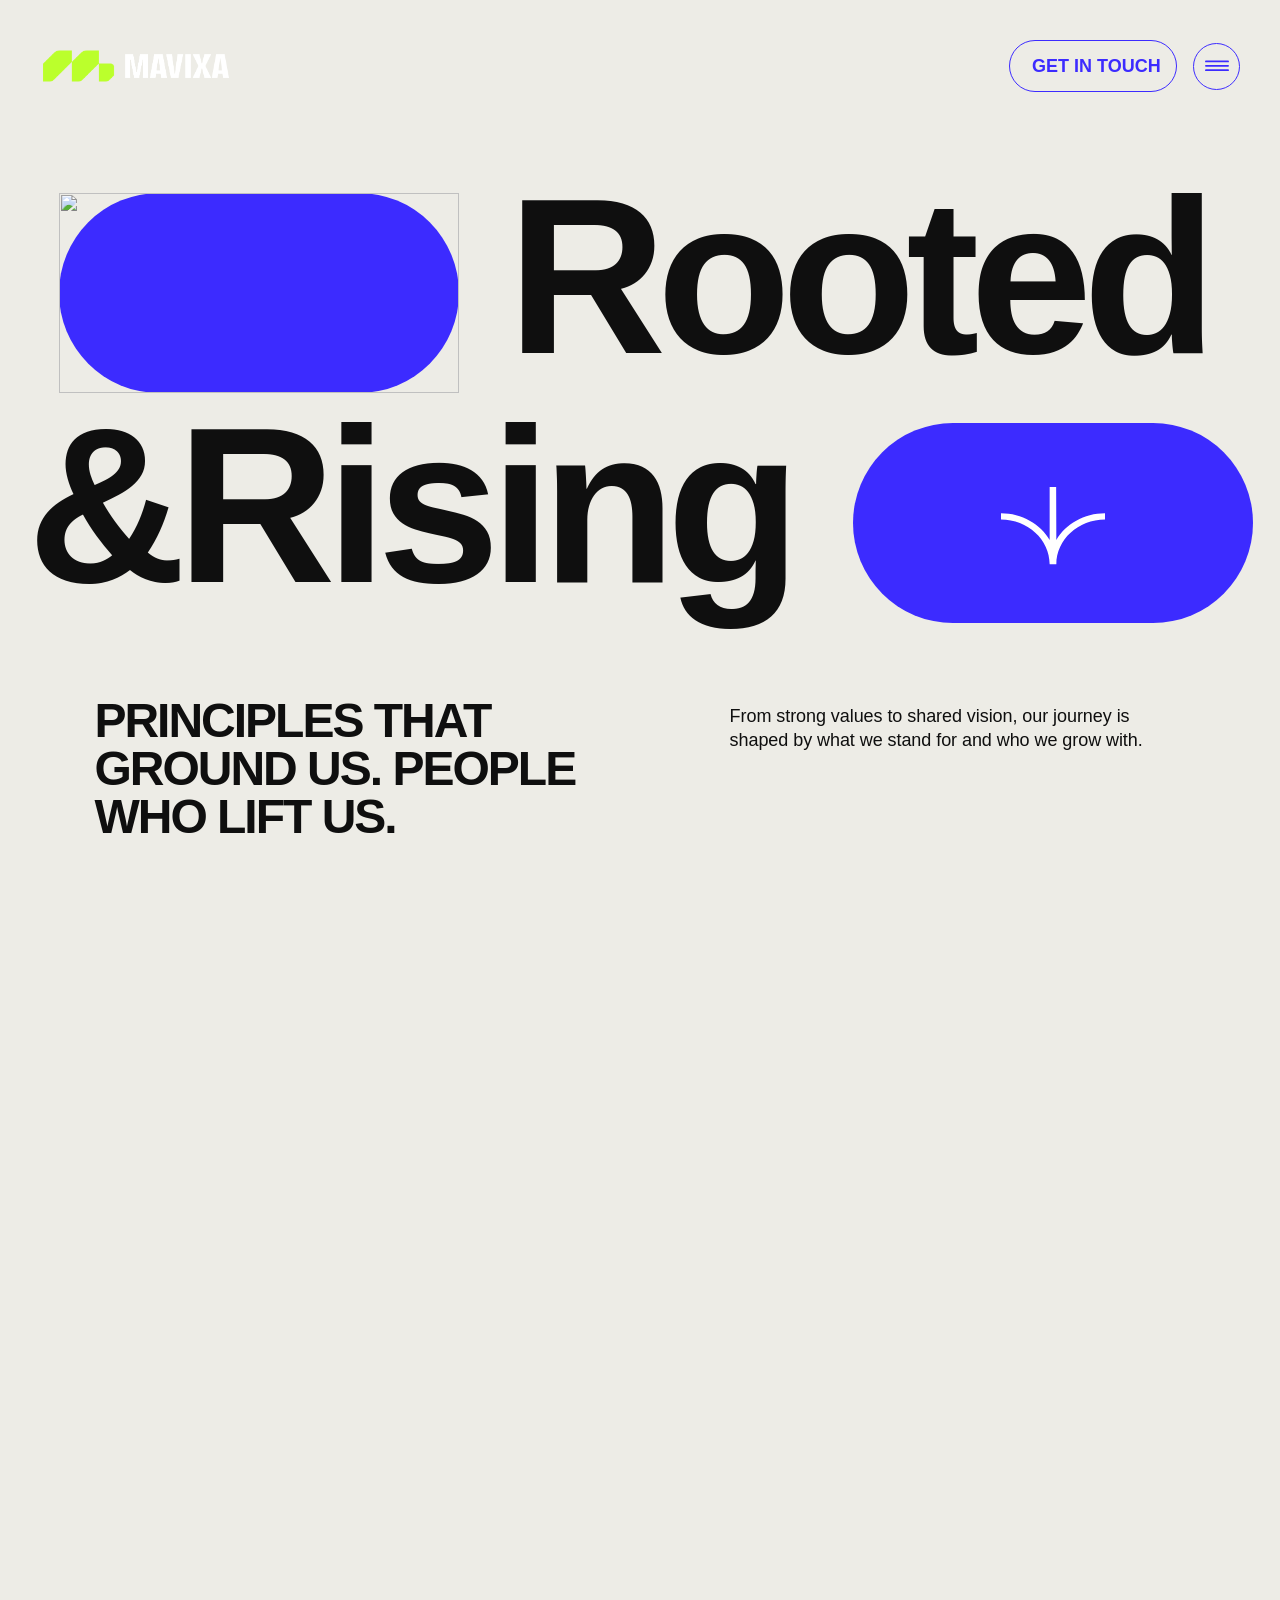
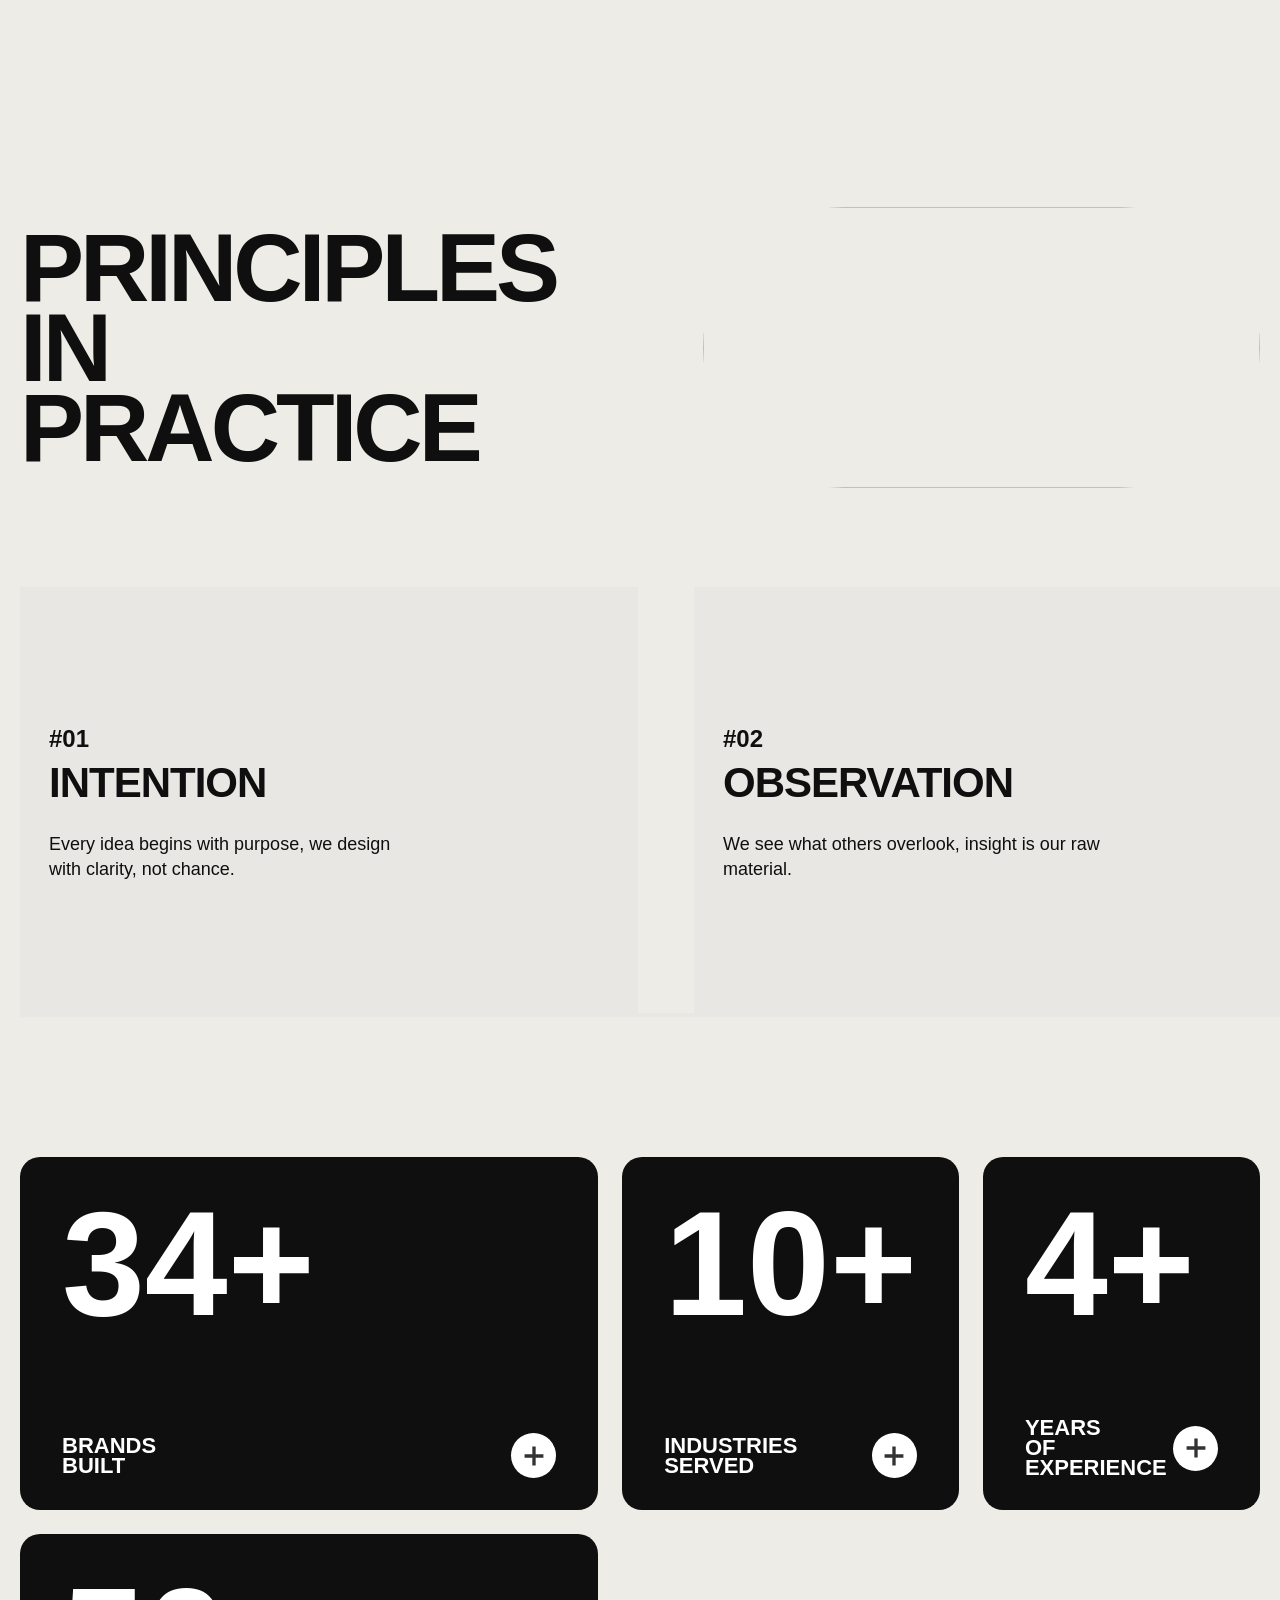
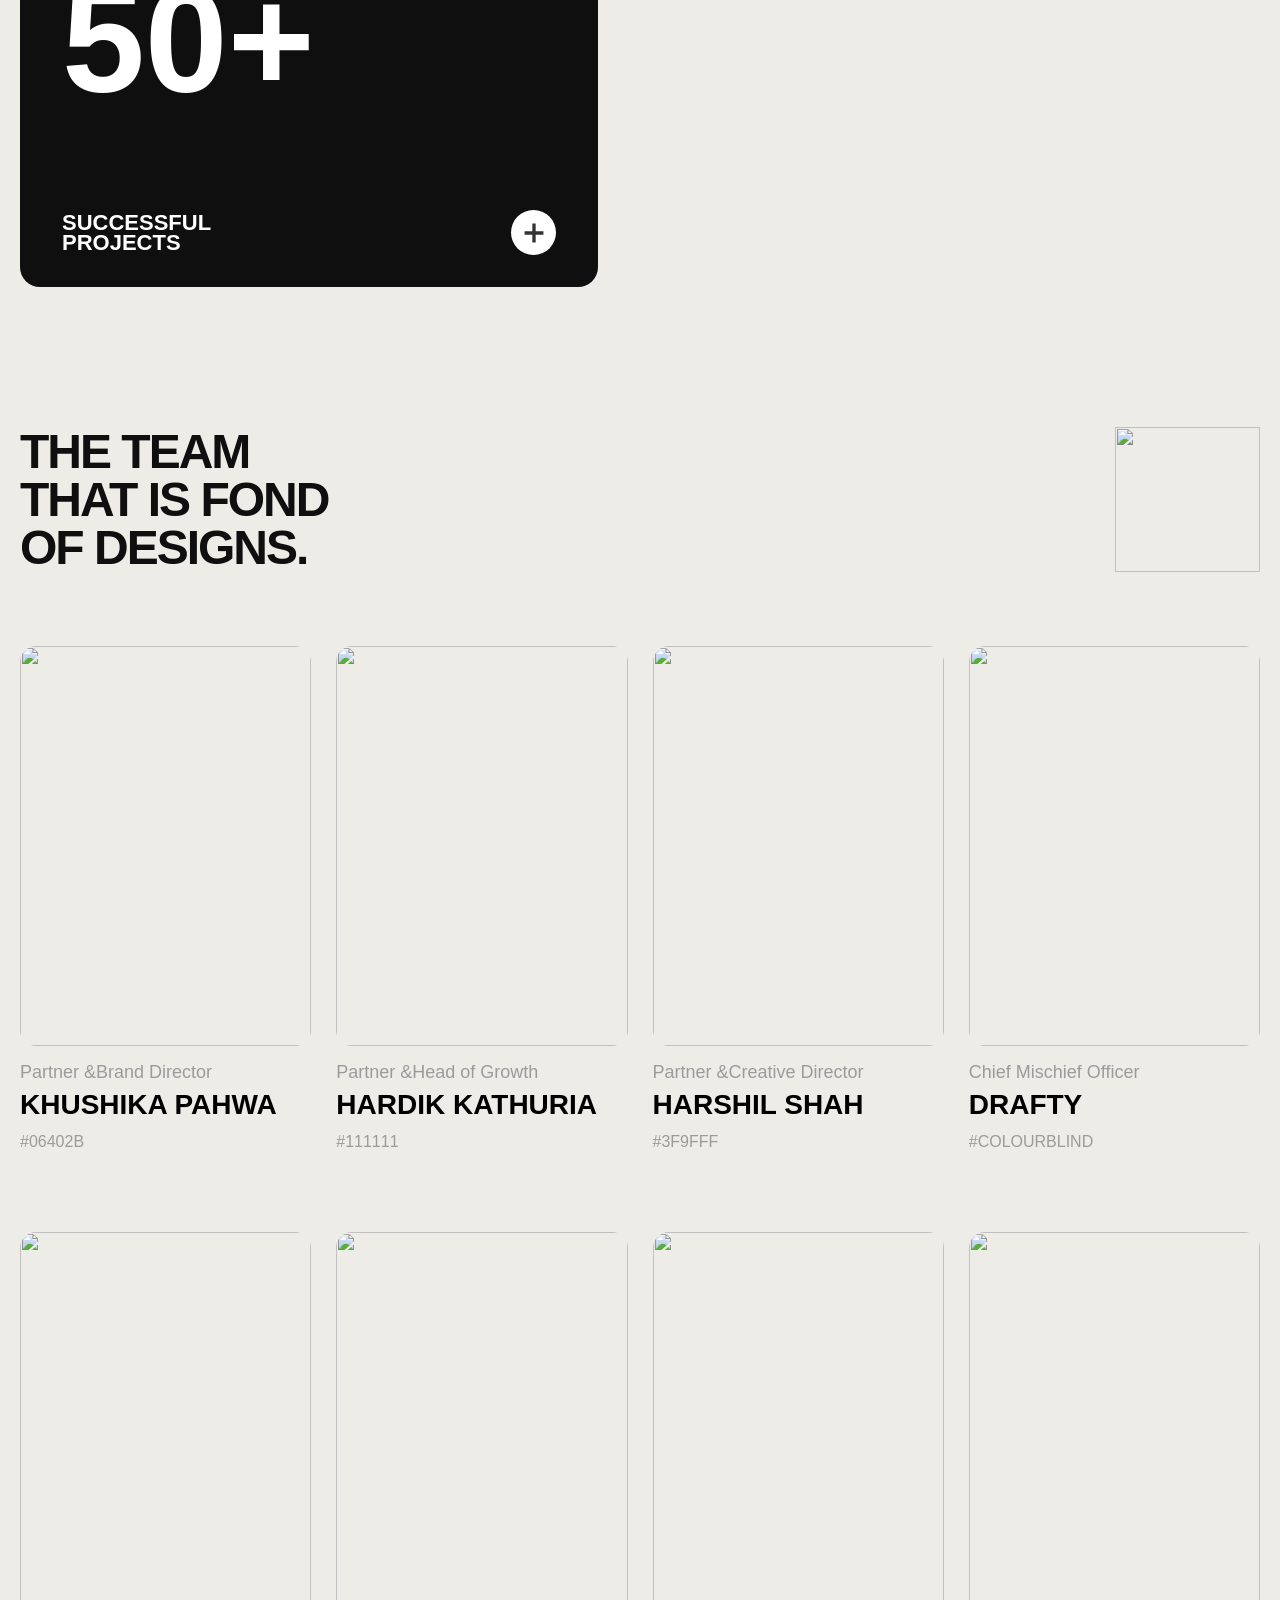
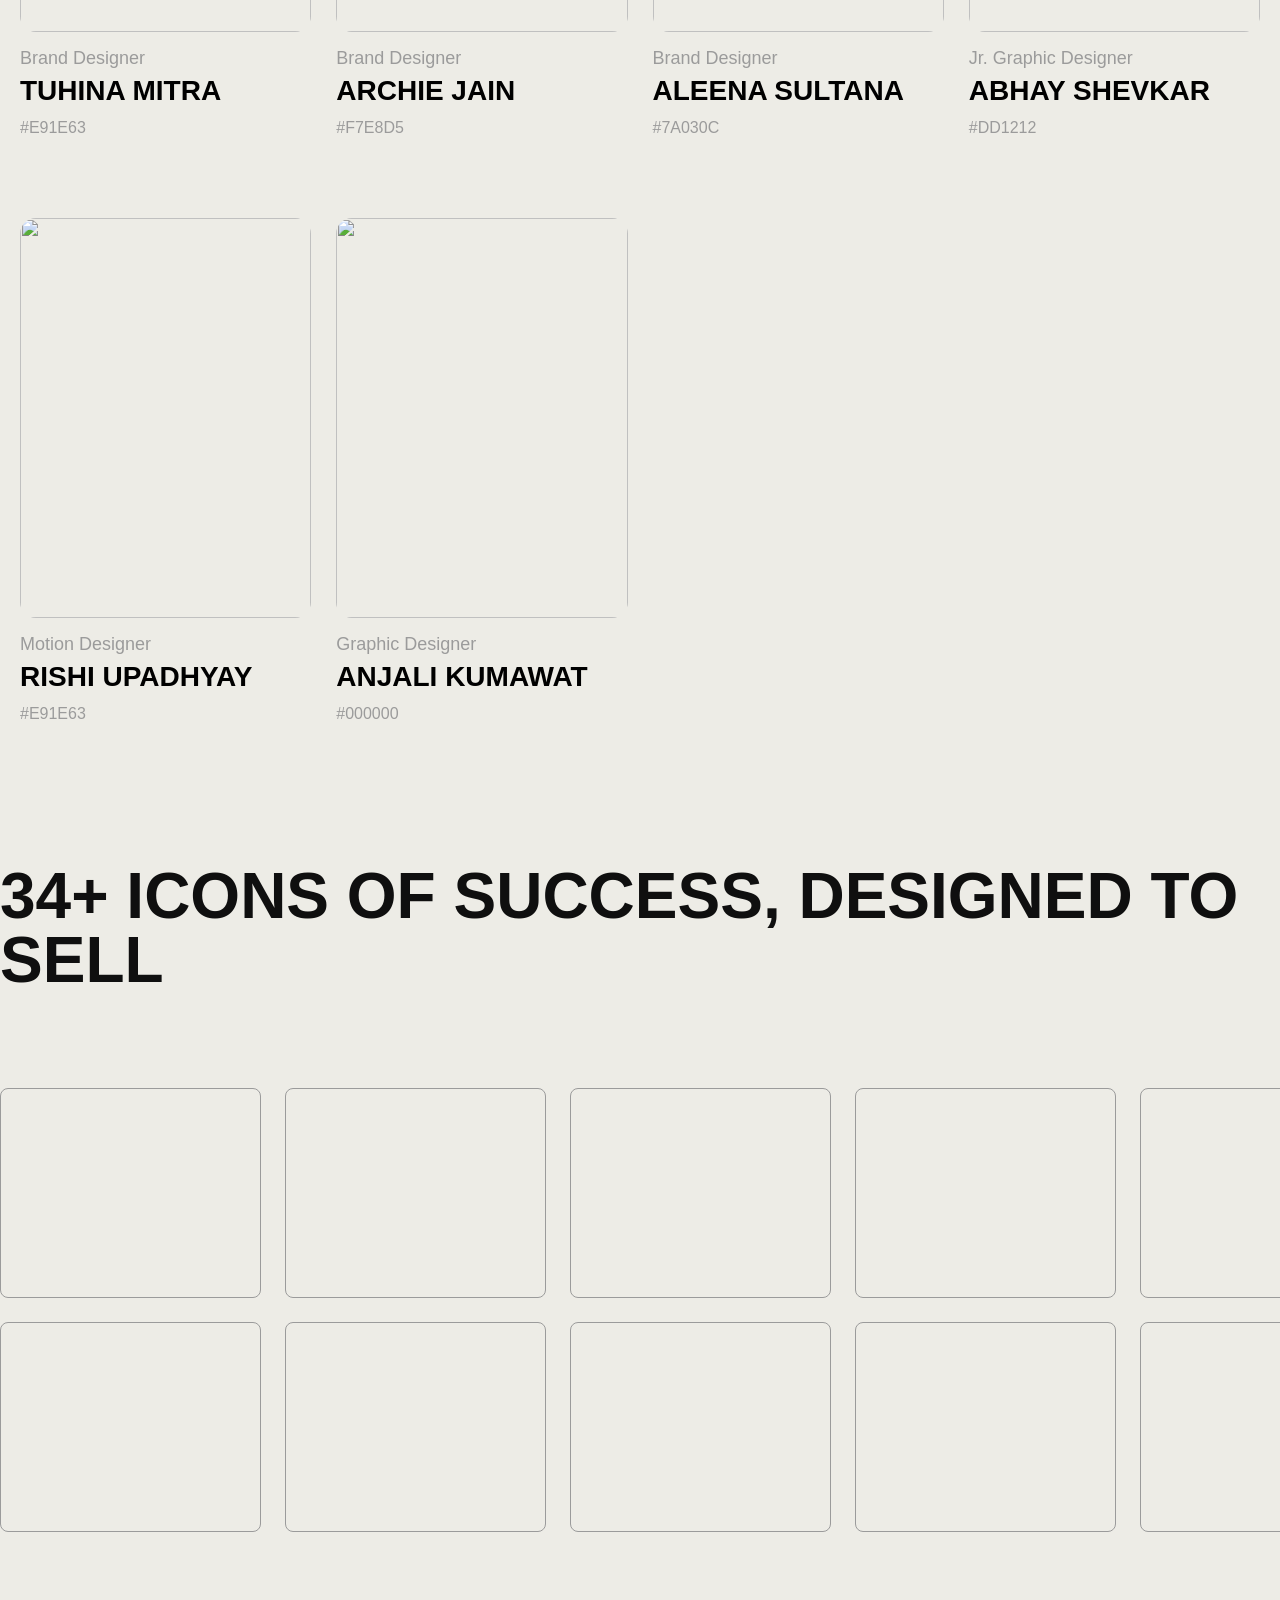
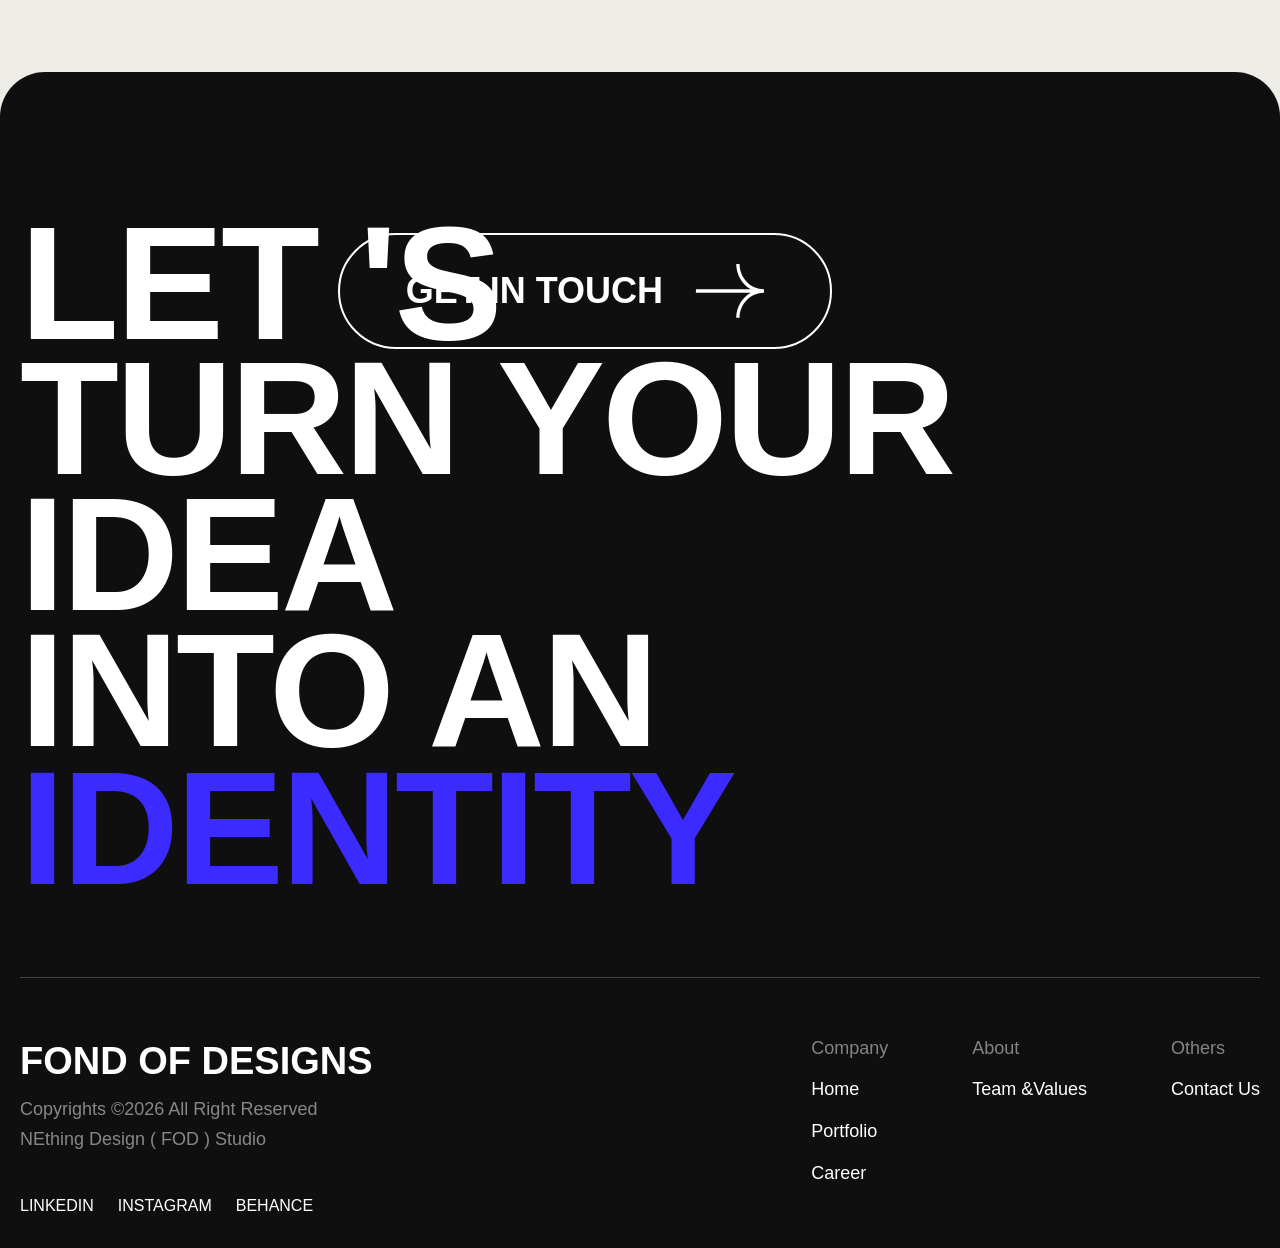
==== about-us.html @ 3668c731 "new commit" ====
<!DOCTYPE html>
<htmllang="en">

    <head>
        <meta charset="utf-8" />
        <title>Our Story — The Studio Behind Fond of Designs, Delhi NCR</title>
        <meta content="width=device-width, initial-scale=1" name="viewport" />
        <link href="https://fonts.googleapis.com" rel="preconnect" />
        <link href="https://fonts.gstatic.com" rel="preconnect" crossorigin="anonymous" />
        <script src="https://ajax.googleapis.com/ajax/libs/webfont/1.6.26/webfont.js" type="text/javascript"></script>
        <script type="text/javascript">
            WebFont.load({
                google: {
                    families: ["Antonio:300,400,500,600,700", "Big Shoulders:300,400,500,600,700", "Bricolage Grotesque:300,400,500,600,700", "Inter:300,400,500,600,700", "Manrope:300,400,500,600,700", "Poppins:300,400,500,600,700"]
                }
            });
        </script>
        <script src="https://use.typekit.net/ftv3aqv.js" type="text/javascript"></script>
        <script type="text/javascript">
            try {
                Typekit.load();
            } catch (e) { }
        </script>
        <script type="text/javascript">
            !function (o, c) {
                var n = c.documentElement
                    , t = " w-mod-";
                n.className += t + "js",
                    ("ontouchstart" in o || o.DocumentTouch && c instanceof DocumentTouch) && (n.className += t + "touch")
            }(window, document);
        </script>
        <link rel="stylesheet" href="index.css">
        <link rel="stylesheet" href="https://unpkg.com/lenis@1.1.9/dist/lenis.css">
        <style>
            .w-background-video {
                color: #fff;
                position: relative;
                overflow: hidden;
            }

            .w-background-video>video {
                object-fit: cover;
                z-index: 0;
                background-position: 50%;
                background-size: cover;
                width: 100%;
                height: 100%;
                margin: auto;
                position: absolute;
                top: -100%;
                bottom: -100%;
                left: -100%;
                right: -100%;
            }

            .right-arrow-button path {
                fill-opacity: 1 !important;
            }

            .right-arrow-button:hover path,
            .project-element:hover path {
                color: #3c2bff;
                fill-opacity: 1 !important;
            }

            body {
                overflow-x: hidden;
            }

            .primary-button::after {
                content: "";
                position: absolute;
                top: 0;
                left: 0;
                width: 100%;
                height: 100%;
                background: #3c2bff;
                clip-path: circle(0.0% at 0 50%);
                z-index: 0;
                transition: 0.5s ease-out;
            }

            .primary-button:hover::after {
                clip-path: circle(200% at 0 50%);
            }

            .primary-button.footer-cta-button::after,
            .primary-button.white-button:after {
                background: white;
            }

            .primary-button.header-button::after {
                background: #3C2BFF;
            }

            .footer-text .line,
            .work-heading {
                clip-path: polygon(0 0, 100% 0, 100% 100%, 0% 100%);
            }

            ::-webkit-scrollbar {
                display: none;
            }

            @media only screen and (max-width: 600px) {
                .w-background-video-ato.w-background-video>video {
                    position: relative;
                    left: 0;
                    width: 100%;
                    height: auto;
                }
            }
        </style>
    </head>

    <body>
        <div data-w-id="65515130-0566-c6d9-efa3-d3af218bfcc0" data-animation="default" data-collapse="none"
            data-duration="400" data-easing="ease" data-easing2="ease" role="banner" class="header w-nav">
            <div class="nav-container w-container">
                <a href="/" class="brand w-nav-brand">
                    <img src="./WS Green+White Transparent.png" loading="lazy" alt="" class="brand-logo" />
                </a>
                <nav role="navigation" class="nav-menu w-nav-menu">
                    <a href="./contact.html" class="primary-button header-button w-inline-block">
                        <div data-w-id="65515130-0566-c6d9-efa3-d3af218bfcc6" class="header-button-wrapper">
                            <div>Get In Touch</div>
                            <svg xmlns="http://www.w3.org/2000/svg" width="100%" viewBox="0 0 10 10" fill="none"
                                class="white-dot">
                                <circle cx="5" cy="5" r="5" fill="currentColor"></circle>
                            </svg>
                            <div>Get In Touch</div>
                            <svg xmlns="http://www.w3.org/2000/svg" width="100%" viewBox="0 0 10 10" fill="none"
                                class="white-dot">
                                <circle cx="5" cy="5" r="5" fill="currentColor"></circle>
                            </svg>
                        </div>
                    </a>
                    <div class="megamenu-button">
                        <div data-w-id="676aeca3-e515-e3ec-bd3e-f865c7ca0725" class="dropdown-toggle">
                            <svg xmlns="http://www.w3.org/2000/svg" width="100%" viewBox="0 0 27 13" fill="none"
                                class="hamburger-svg">
                                <path d="M1.02319 1.57031L25.9738 1.57031" stroke="currentColor" stroke-width="2"
                                    stroke-linecap="round"></path>
                                <path d="M1.02344 6.5L25.9741 6.5" stroke="currentColor" stroke-width="2"
                                    stroke-linecap="round"></path>
                                <path d="M1.02344 11.4375L25.9741 11.4375" stroke="currentColor" stroke-width="2"
                                    stroke-linecap="round"></path>
                            </svg>
                        </div>
                        <div class="mega-menu-wrapper">
                            <div class="mega-menu-nav-wrapper">
                                <div data-w-id="a706d900-9c98-4982-301d-b277aa82308f" class="close-menu-button">
                                    <svg xmlns="http://www.w3.org/2000/svg" width="100%" viewBox="0 0 15 15" fill="none"
                                        class="close-icon">
                                        <path
                                            d="M15.0004 0.961149L14.0392 0L7.50019 6.53885L0.960961 0L0 0.961149L6.53923 7.5L0 14.0389L0.960961 15L7.50019 8.46115L14.0392 15L15.0004 14.0389L8.46152 7.5L15.0004 0.961149Z"
                                            fill="currentColor"></path>
                                    </svg>
                                </div>
                                <div class="nav-links-wrapper">
                                    <a href="/" class="nav-link w-inline-block">
                                        <div>Home</div>
                                        <div class="nav-arrow">
                                            <div class="nav-icon-ticker">
                                                <svg xmlns="http://www.w3.org/2000/svg" width="100%" viewBox="0 0 39 31"
                                                    fill="none" class="menu-nav-svg">
                                                    <path
                                                        d="M25.0436 0.5H23.1257C23.1257 6.5527 26.4923 11.8291 31.4409 14.5356H0V16.4644H31.4409C26.4923 19.1709 23.1257 24.4473 23.1257 30.5H25.0436C25.0436 22.761 31.3044 16.4644 39 16.4644V14.5356C31.3044 14.5356 25.0436 8.23946 25.0436 0.5Z"
                                                        fill="currentColor"></path>
                                                </svg>
                                            </div>
                                        </div>
                                    </a>
                                    <a href="/about-us.html" aria-current="page" class="nav-link w-inline-block w--current">
                                        <div>About</div>
                                        <div class="nav-arrow">
                                            <div class="nav-icon-ticker">
                                                <svg xmlns="http://www.w3.org/2000/svg" width="100%" viewBox="0 0 39 31"
                                                    fill="none" class="menu-nav-svg">
                                                    <path
                                                        d="M25.0436 0.5H23.1257C23.1257 6.5527 26.4923 11.8291 31.4409 14.5356H0V16.4644H31.4409C26.4923 19.1709 23.1257 24.4473 23.1257 30.5H25.0436C25.0436 22.761 31.3044 16.4644 39 16.4644V14.5356C31.3044 14.5356 25.0436 8.23946 25.0436 0.5Z"
                                                        fill="currentColor"></path>
                                                </svg>
                                            </div>
                                        </div>
                                    </a>
                                    <a href="/projects" class="nav-link w-inline-block">
                                        <div>Portfolio</div>
                                        <div class="nav-arrow">
                                            <div class="nav-icon-ticker">
                                                <svg xmlns="http://www.w3.org/2000/svg" width="100%" viewBox="0 0 39 31"
                                                    fill="none" class="menu-nav-svg">
                                                    <path
                                                        d="M25.0436 0.5H23.1257C23.1257 6.5527 26.4923 11.8291 31.4409 14.5356H0V16.4644H31.4409C26.4923 19.1709 23.1257 24.4473 23.1257 30.5H25.0436C25.0436 22.761 31.3044 16.4644 39 16.4644V14.5356C31.3044 14.5356 25.0436 8.23946 25.0436 0.5Z"
                                                        fill="currentColor"></path>
                                                </svg>
                                            </div>
                                        </div>
                                    </a>
                                    <a href="./career.html" class="nav-link w-inline-block">
                                        <div>Career</div>
                                        <div class="nav-arrow">
                                            <div class="nav-icon-ticker">
                                                <svg xmlns="http://www.w3.org/2000/svg" width="100%" viewBox="0 0 39 31"
                                                    fill="none" class="menu-nav-svg">
                                                    <path
                                                        d="M25.0436 0.5H23.1257C23.1257 6.5527 26.4923 11.8291 31.4409 14.5356H0V16.4644H31.4409C26.4923 19.1709 23.1257 24.4473 23.1257 30.5H25.0436C25.0436 22.761 31.3044 16.4644 39 16.4644V14.5356C31.3044 14.5356 25.0436 8.23946 25.0436 0.5Z"
                                                        fill="currentColor"></path>
                                                </svg>
                                            </div>
                                        </div>
                                    </a>
                                    <a href="/contact-us" class="nav-link last-nav-link w-inline-block">
                                        <div>contact us</div>
                                        <div class="nav-arrow">
                                            <div class="nav-icon-ticker">
                                                <svg xmlns="http://www.w3.org/2000/svg" width="100%" viewBox="0 0 39 31"
                                                    fill="none" class="menu-nav-svg">
                                                    <path
                                                        d="M25.0436 0.5H23.1257C23.1257 6.5527 26.4923 11.8291 31.4409 14.5356H0V16.4644H31.4409C26.4923 19.1709 23.1257 24.4473 23.1257 30.5H25.0436C25.0436 22.761 31.3044 16.4644 39 16.4644V14.5356C31.3044 14.5356 25.0436 8.23946 25.0436 0.5Z"
                                                        fill="currentColor"></path>
                                                </svg>
                                            </div>
                                        </div>
                                    </a>
                                </div>
                                <div class="mega-menu-social-wrapper">
                                    <a href="https://www.linkedin.com/company/fond-of-designs/" target="_blank"
                                        class="social-menu w-inline-block">
                                        <div>Linkedin</div>
                                    </a>
                                    <a href="https://www.instagram.com/fondofdesigns" target="_blank"
                                        class="social-menu w-inline-block">
                                        <div>Instagram</div>
                                    </a>
                                    <a href="https://www.behance.net/khushikapahwa" target="_blank"
                                        class="social-menu w-inline-block">
                                        <div>Behance</div>
                                    </a>
                                </div>
                            </div>
                        </div>
                    </div>
                </nav>
                <div class="menu-button w-nav-button">
                    <img src="https://cdn.prod.website-files.com/66a9115885e96a3e9e2d5d52/66af29768a76943ae0b197ae_Menu%20Icon.svg"
                        loading="lazy" alt="" />
                </div>
            </div>
        </div>
        <section class="about-hero-section">
            <div class="w-layout-blockcontainer default-container about-hero-container w-container">
                <div class="default-hero-first-row about-hero-first-row">
                    <img src="https://cdn.prod.website-files.com/66a9115885e96a3e9e2d5d52/69ac8b33111d00e17e867d83_our%20story%20-%20Transparent%20(1).gif"
                        loading="lazy" alt="" class="hero-loop about-hero-loop about_absolute optpp" />
                    <h1 class="black-hero-heading heading-clip-path about-hero-heading">Rooted</h1>
                </div>
                <div class="default-hero-first-row about-hero-second-row">
                    <h1 class="black-hero-heading heading-clip-path about-hero-heading">&amp;Rising</h1>
                    <div data-w-id="8ff2be09-162c-1754-3af2-ff63fb1a5d50"
                        class="hero-arrow hero-video-block about-hero-arrow">
                        <div style="-webkit-transform:translate3d(0, -68px, 0) scale3d(1, 1, 1) rotateX(0) rotateY(0) rotateZ(0) skew(0, 0);-moz-transform:translate3d(0, -68px, 0) scale3d(1, 1, 1) rotateX(0) rotateY(0) rotateZ(0) skew(0, 0);-ms-transform:translate3d(0, -68px, 0) scale3d(1, 1, 1) rotateX(0) rotateY(0) rotateZ(0) skew(0, 0);transform:translate3d(0, -68px, 0) scale3d(1, 1, 1) rotateX(0) rotateY(0) rotateZ(0) skew(0, 0)"
                            class="arrow-wraper">
                            <svg xmlns="http://www.w3.org/2000/svg" width="100%" viewBox="0 0 108 81" fill="none"
                                class="hero-svg">
                                <path
                                    d="M108 33.647V27.2536C86.2103 27.2536 67.2154 38.476 57.472 54.9724L57.2691 0L50.528 0L50.528 54.9724C40.7846 38.476 21.7897 27.2536 0 27.2536V33.647C27.8605 33.647 50.528 54.5174 50.528 80.1705H57.472C57.472 54.5174 80.138 33.647 108 33.647Z"
                                    fill="currentColor"></path>
                            </svg>
                            <svg xmlns="http://www.w3.org/2000/svg" width="100%" viewBox="0 0 108 81" fill="none"
                                class="hero-svg">
                                <path
                                    d="M108 33.647V27.2536C86.2103 27.2536 67.2154 38.476 57.472 54.9724L57.2691 0L50.528 0L50.528 54.9724C40.7846 38.476 21.7897 27.2536 0 27.2536V33.647C27.8605 33.647 50.528 54.5174 50.528 80.1705H57.472C57.472 54.5174 80.138 33.647 108 33.647Z"
                                    fill="currentColor"></path>
                            </svg>
                        </div>
                    </div>
                </div>
                <div class="about-text-wrapper">
                    <h4 class="about-summary pip">PRINCIPLES THAT GROUND US. PEOPLE WHO LIFT US.</h4>
                    <p class="about-detail">From strong values to shared vision, our journey is shaped by what we stand
                        for and who we grow with.</p>
                </div>
                <img src="https://cdn.prod.website-files.com/66a9115885e96a3e9e2d5d52/6990db5cbbe6fdf4898609fb_Team%20Image%20-%201.webp"
                    loading="lazy" alt="" class="about-img" />
            </div>
        </section>
        <section class="values-section">
            <div class="w-layout-blockcontainer default-container values-container w-container">
                <h2 class="values-heading">PRINCIPLES IN PRACTICE</h2>
                <img src="https://cdn.prod.website-files.com/66a9115885e96a3e9e2d5d52/69ac8cb26498982a0551e3d2_principles.gif"
                    loading="lazy" alt="" class="values-team-img" />
                <div class="values-wrapper-copy only-phone">
                    <div class="value-block">
                        <div class="l-text black-text value-number">#01</div>
                        <h4 class="value-heading">INTENTION</h4>
                        <p class="value-paragraph is-one">Every idea begins with purpose, we design with clarity, not
                            chance.</p>
                    </div>
                    <div class="value-block">
                        <div class="l-text black-text value-number">#02</div>
                        <h4 class="value-heading">OBSERVATION</h4>
                        <p class="value-paragraph">We see what others overlook, insight is our raw material.</p>
                    </div>
                    <div class="value-block">
                        <div class="l-text black-text value-number">#03</div>
                        <h4 class="value-heading">CRAFT</h4>
                        <p class="value-paragraph">Details matter, we honour the process as much as the outcome.</p>
                    </div>
                    <div class="value-block">
                        <div class="l-text black-text value-number">#04</div>
                        <h4 class="value-heading">NARRATIVE</h4>
                        <p class="value-paragraph">Stories create meaning, we shape identities that people can speak.
                        </p>
                    </div>
                    <div class="value-block">
                        <div class="l-text black-text value-number">#05</div>
                        <h4 class="value-heading">EMPATHY</h4>
                        <p class="value-paragraph">We listen deeply human understanding drives every solution.</p>
                    </div>
                    <div class="value-block">
                        <div class="l-text black-text value-number">#06</div>
                        <h4 class="value-heading">INTUITION</h4>
                        <p class="value-paragraph">Beyond data and logic, we trust instinct to guide expression.</p>
                    </div>
                </div>
            </div>
            <div class="values-block">
                <div class="values-wrapper">
                    <div class="value-block">
                        <div class="l-text black-text value-number">#01</div>
                        <h4 class="value-heading">INTENTION</h4>
                        <p class="value-paragraph is-one">Every idea begins with purpose, we design with clarity, not
                            chance.</p>
                    </div>
                    <div class="value-block">
                        <div class="l-text black-text value-number">#02</div>
                        <h4 class="value-heading">OBSERVATION</h4>
                        <p class="value-paragraph">We see what others overlook, insight is our raw material.</p>
                    </div>
                    <div class="value-block">
                        <div class="l-text black-text value-number">#03</div>
                        <h4 class="value-heading">CRAFT</h4>
                        <p class="value-paragraph">Details matter, we honour the process as much as the outcome.</p>
                    </div>
                    <div class="value-block">
                        <div class="l-text black-text value-number">#04</div>
                        <h4 class="value-heading">NARRATIVE</h4>
                        <p class="value-paragraph">Stories create meaning, we shape identities that people can speak.
                        </p>
                    </div>
                    <div class="value-block">
                        <div class="l-text black-text value-number">#05</div>
                        <h4 class="value-heading">EMPATHY</h4>
                        <p class="value-paragraph">We listen deeply human understanding drives every solution.</p>
                    </div>
                    <div class="value-block">
                        <div class="l-text black-text value-number">#06</div>
                        <h4 class="value-heading">INTUITION</h4>
                        <p class="value-paragraph">Beyond data and logic, we trust instinct to guide expression.</p>
                    </div>
                </div>
                <div class="swiper-pagination values-pagination"></div>
            </div>
        </section>
        <section class="wrp">
            <div class="w-layout-blockcontainer default-container values-container w-container">
                <h2 class="values-heading">PRINCIPLES IN PRACTICE</h2>
                <img src="https://cdn.prod.website-files.com/66a9115885e96a3e9e2d5d52/69ac8cb26498982a0551e3d2_principles.gif"
                    loading="lazy" alt="" class="values-team-img" />
                <div class="values-wrapper-copy only-phone">
                    <div class="value-block">
                        <div class="l-text black-text value-number">#01</div>
                        <h4 class="value-heading">INTENTION</h4>
                        <p class="value-paragraph is-one">Every idea begins with purpose, we design with clarity, not
                            chance.</p>
                    </div>
                    <div class="value-block">
                        <div class="l-text black-text value-number">#02</div>
                        <h4 class="value-heading">OBSERVATION</h4>
                        <p class="value-paragraph">We see what others overlook, insight is our raw material.</p>
                    </div>
                    <div class="value-block">
                        <div class="l-text black-text value-number">#03</div>
                        <h4 class="value-heading">CRAFT</h4>
                        <p class="value-paragraph">Details matter, we honour the process as much as the outcome.</p>
                    </div>
                    <div class="value-block">
                        <div class="l-text black-text value-number">#04</div>
                        <h4 class="value-heading">NARRATIVE</h4>
                        <p class="value-paragraph">Stories create meaning, we shape identities that people can speak.
                        </p>
                    </div>
                    <div class="value-block">
                        <div class="l-text black-text value-number">#05</div>
                        <h4 class="value-heading">EMPATHY</h4>
                        <p class="value-paragraph">We listen deeply human understanding drives every solution.</p>
                    </div>
                    <div class="value-block">
                        <div class="l-text black-text value-number">#06</div>
                        <h4 class="value-heading">INTUITION</h4>
                        <p class="value-paragraph">Beyond data and logic, we trust instinct to guide expression.</p>
                    </div>
                </div>
            </div>
        </section>
        <section class="milestone-section">
            <div class="w-layout-blockcontainer default-container milestone-container w-container">
                <div class="milestone-grid">
                    <div id="w-node-aea30423-8766-cc4e-9492-4fb5f326951b-f27e60e1"
                        class="milestone-block black-milestone">
                        <h2 class="white-text">
                            <span class="milestone-number">34+</span>
                        </h2>
                        <div class="milestone-text-wrapper">
                            <div class="milestone-text">Brands Built</div>
                            <div class="plus-icon-div">
                                <svg xmlns="http://www.w3.org/2000/svg" width="100%" viewBox="0 0 21 21" fill="none"
                                    class="plus-icon">
                                    <path
                                        d="M8.75255 0.597656V8.7506H0.599609V12.2447H8.75255V20.3977H12.2467V12.2447H20.3996V8.7506H12.2467V0.597656H8.75255Z"
                                        fill="currentColor"></path>
                                </svg>
                            </div>
                        </div>
                    </div>
                    <div id="w-node-_2527a6ed-8d3e-a3bd-bc74-7c13e346f88b-f27e60e1"
                        class="milestone-block black-milestone">
                        <h2 class="white-text milestone-number">10+</h2>
                        <div class="milestone-text-wrapper">
                            <div class="milestone-text">Industries Served</div>
                            <div class="plus-icon-div">
                                <svg xmlns="http://www.w3.org/2000/svg" width="100%" viewBox="0 0 21 21" fill="none"
                                    class="plus-icon">
                                    <path
                                        d="M8.75255 0.597656V8.7506H0.599609V12.2447H8.75255V20.3977H12.2467V12.2447H20.3996V8.7506H12.2467V0.597656H8.75255Z"
                                        fill="currentColor"></path>
                                </svg>
                            </div>
                        </div>
                    </div>
                    <div id="w-node-a198f822-75ef-fb30-32d4-bd7b27713269-f27e60e1"
                        class="milestone-block black-milestone">
                        <h2 class="white-text milestone-number">4+</h2>
                        <div class="milestone-text-wrapper">
                            <div class="milestone-text">Years of Experience</div>
                            <div class="plus-icon-div">
                                <svg xmlns="http://www.w3.org/2000/svg" width="100%" viewBox="0 0 21 21" fill="none"
                                    class="plus-icon">
                                    <path
                                        d="M8.75255 0.597656V8.7506H0.599609V12.2447H8.75255V20.3977H12.2467V12.2447H20.3996V8.7506H12.2467V0.597656H8.75255Z"
                                        fill="currentColor"></path>
                                </svg>
                            </div>
                        </div>
                    </div>
                    <div id="w-node-b10209bf-af40-595a-21dc-46341cdb5739-f27e60e1"
                        class="milestone-block black-milestone">
                        <h2 class="white-text milestone-number">50+</h2>
                        <div class="milestone-text-wrapper">
                            <div class="milestone-text">Successful Projects</div>
                            <div class="plus-icon-div">
                                <svg xmlns="http://www.w3.org/2000/svg" width="100%" viewBox="0 0 21 21" fill="none"
                                    class="plus-icon">
                                    <path
                                        d="M8.75255 0.597656V8.7506H0.599609V12.2447H8.75255V20.3977H12.2467V12.2447H20.3996V8.7506H12.2467V0.597656H8.75255Z"
                                        fill="currentColor"></path>
                                </svg>
                            </div>
                        </div>
                    </div>
                    <div id="w-node-_4fd2a7ab-7fe4-fa34-675c-60b03b755e96-f27e60e1"
                        class="milestone-block bg-img-milestone"></div>
                </div>
            </div>
        </section>
        <section class="team-section">
            <div class="w-layout-blockcontainer default-container w-container">
                <div class="team-heading-wrapper">
                    <h3 class="team-heading">THE TEAM THAT IS FOND OF DESIGNS.</h3>
                    <a href="#" class="w-inline-block">
                        <img class="image-2"
                            src="https://cdn.prod.website-files.com/66a9115885e96a3e9e2d5d52/66d431838e171163d1779d59_Rotate%20Arrow%20(2)%203.png"
                            alt=""
                            style="-webkit-transform:translate3d(0, 0, 0) scale3d(1, 1, 1) rotateX(0) rotateY(0) rotateZ(0deg) skew(0, 0);-moz-transform:translate3d(0, 0, 0) scale3d(1, 1, 1) rotateX(0) rotateY(0) rotateZ(0deg) skew(0, 0);-ms-transform:translate3d(0, 0, 0) scale3d(1, 1, 1) rotateX(0) rotateY(0) rotateZ(0deg) skew(0, 0);transform:translate3d(0, 0, 0) scale3d(1, 1, 1) rotateX(0) rotateY(0) rotateZ(0deg) skew(0, 0)"
                            sizes="(max-width: 767px) 100vw, (max-width: 991px) 728px, 940px, 100vw"
                            data-w-id="91b8d84f-1f85-b7ee-84a4-b2046ca83da6" loading="lazy"
                            srcset="https://cdn.prod.website-files.com/66a9115885e96a3e9e2d5d52/66d431838e171163d1779d59_Rotate%20Arrow%20(2)%203-p-500.png 500w, https://cdn.prod.website-files.com/66a9115885e96a3e9e2d5d52/66d431838e171163d1779d59_Rotate%20Arrow%20(2)%203-p-800.png 800w, https://cdn.prod.website-files.com/66a9115885e96a3e9e2d5d52/66d431838e171163d1779d59_Rotate%20Arrow%20(2)%203.png 1036w" />
                    </a>
                </div>
                <div class="collection-list-wrapper-2 w-dyn-list">
                    <div role="list" class="team-wrapper w-dyn-items">
                        <div role="listitem" class="team-card w-dyn-item">
                            <img src="https://cdn.prod.website-files.com/66b75ab7ae40a0a4ef558302/69bda8ac4e9f0e1e14a35611_khushika.webp"
                                loading="lazy" alt="" class="team-img" />
                            <div class="team-designation">Partner &amp;Brand Director</div>
                            <div class="team-name">Khushika Pahwa</div>
                            <div class="team_hex_color">#06402B</div>
                        </div>
                        <div role="listitem" class="team-card w-dyn-item">
                            <img src="https://cdn.prod.website-files.com/66b75ab7ae40a0a4ef558302/69ceec94882bad9119eb2b7e_hardik.webp"
                                loading="lazy" alt="" class="team-img" />
                            <div class="team-designation">Partner &amp;Head of Growth</div>
                            <div class="team-name">Hardik Kathuria</div>
                            <div class="team_hex_color">#111111</div>
                        </div>
                        <div role="listitem" class="team-card w-dyn-item">
                            <img src="https://cdn.prod.website-files.com/66b75ab7ae40a0a4ef558302/69ceecc5ed67fe8ea1b525c6_Harshil.webp"
                                loading="lazy" alt="" class="team-img" />
                            <div class="team-designation">Partner &amp;Creative Director</div>
                            <div class="team-name">Harshil Shah</div>
                            <div class="team_hex_color">#3f9fff</div>
                        </div>
                        <div role="listitem" class="team-card w-dyn-item">
                            <img src="https://cdn.prod.website-files.com/66b75ab7ae40a0a4ef558302/69c1401163716298441f2869_drafty.webp"
                                loading="lazy" alt="" class="team-img" />
                            <div class="team-designation">Chief Mischief Officer</div>
                            <div class="team-name">Drafty </div>
                            <div class="team_hex_color">#colourblind</div>
                        </div>
                        <div role="listitem" class="team-card w-dyn-item">
                            <img src="https://cdn.prod.website-files.com/66b75ab7ae40a0a4ef558302/69ceecb4b7857c8cc98fcf49_Tuhina.webp"
                                loading="lazy" alt="" class="team-img" />
                            <div class="team-designation">Brand Designer</div>
                            <div class="team-name">Tuhina Mitra</div>
                            <div class="team_hex_color">#e91e63</div>
                        </div>
                        <div role="listitem" class="team-card w-dyn-item">
                            <img src="https://cdn.prod.website-files.com/66b75ab7ae40a0a4ef558302/69ceecab137f73389de6049b_Archie.webp"
                                loading="lazy" alt="" class="team-img" />
                            <div class="team-designation">Brand Designer</div>
                            <div class="team-name">Archie Jain</div>
                            <div class="team_hex_color">#F7E8D5</div>
                        </div>
                        <div role="listitem" class="team-card w-dyn-item">
                            <img src="https://cdn.prod.website-files.com/66b75ab7ae40a0a4ef558302/69ceec9b7210da377affa175_Aleena.webp"
                                loading="lazy" alt="" class="team-img" />
                            <div class="team-designation">Brand Designer</div>
                            <div class="team-name">Aleena Sultana</div>
                            <div class="team_hex_color">#7A030C</div>
                        </div>
                        <div role="listitem" class="team-card w-dyn-item">
                            <img src="https://cdn.prod.website-files.com/66b75ab7ae40a0a4ef558302/69ceecbeeec0b215ff41f483_Abhay.webp"
                                loading="lazy" alt="" class="team-img" />
                            <div class="team-designation">Jr. Graphic Designer</div>
                            <div class="team-name">Abhay Shevkar</div>
                            <div class="team_hex_color">#DD1212</div>
                        </div>
                        <div role="listitem" class="team-card w-dyn-item">
                            <img src="https://cdn.prod.website-files.com/66b75ab7ae40a0a4ef558302/69ceec854748c4c5f91c39ae_Rishi.webp"
                                loading="lazy" alt="" class="team-img" />
                            <div class="team-designation">Motion Designer</div>
                            <div class="team-name">Rishi Upadhyay</div>
                            <div class="team_hex_color">#E91E63</div>
                        </div>
                        <div role="listitem" class="team-card w-dyn-item">
                            <img src="https://cdn.prod.website-files.com/66b75ab7ae40a0a4ef558302/69c140042f415319a643284b_Anjali.webp"
                                loading="lazy" alt="" class="team-img" />
                            <div class="team-designation">Graphic Designer</div>
                            <div class="team-name">Anjali Kumawat</div>
                            <div class="team_hex_color">#000000</div>
                        </div>
                    </div>
                </div>
            </div>
        </section>
        <section class="brands-section">
            <div class="w-layout-blockcontainer brands-container w-container">
                <h3 class="partners_heading">34+ Icons of Success, Designed to Sell</h3>
                <div class="brands-block">
                    <div class="brands-scroller">
                        <div class="brands-wrapper is-reverse-wrapper">
                            <div class="brands-list-block is-reverse">
                                <div class="brand-rect">
                                    <div class="brand_image_block">
                                        <img src="https://cdn.prod.website-files.com/66a9115885e96a3e9e2d5d52/6990e14ad471855d7b264474_Uyu.svg"
                                            loading="lazy" alt="" class="brand-logo-icon" />
                                    </div>
                                </div>
                                <div class="brand-rect">
                                    <div class="brand_image_block">
                                        <img src="https://cdn.prod.website-files.com/66a9115885e96a3e9e2d5d52/69c27f7ff965dbf128c3fd0d_ajmal.png"
                                            loading="lazy" alt="" class="brand-logo-icon ajmal" />
                                    </div>
                                </div>
                                <div class="brand-rect">
                                    <div class="brand_image_block">
                                        <img src="https://cdn.prod.website-files.com/66a9115885e96a3e9e2d5d52/6990e14abed14ac6d3129b5a_Strokes.svg"
                                            loading="lazy" alt="" class="brand-logo-icon" />
                                    </div>
                                </div>
                                <div class="brand-rect">
                                    <div class="brand_image_block">
                                        <img src="https://cdn.prod.website-files.com/66a9115885e96a3e9e2d5d52/6990e149587062a323f2cb7b_So%20in%20Love.svg"
                                            loading="lazy" alt="" class="brand-logo-icon" />
                                    </div>
                                </div>
                                <div class="brand-rect">
                                    <div class="brand_image_block">
                                        <img src="https://cdn.prod.website-files.com/66a9115885e96a3e9e2d5d52/69c18da06384efade5e101b3_Lorcan%20_%20Final%20Files%20(1).svg"
                                            loading="lazy" alt="" class="brand-logo-icon" />
                                    </div>
                                </div>
                                <div class="brand-rect">
                                    <div class="brand_image_block">
                                        <img src="https://cdn.prod.website-files.com/66a9115885e96a3e9e2d5d52/6990e149bed14ac6d3129b55_Maybac.svg"
                                            loading="lazy" alt="" class="brand-logo-icon" />
                                    </div>
                                </div>
                                <div class="brand-rect">
                                    <div class="brand_image_block">
                                        <img src="https://cdn.prod.website-files.com/66a9115885e96a3e9e2d5d52/6990e14ad471855d7b264474_Uyu.svg"
                                            loading="lazy" alt="" class="brand-logo-icon" />
                                    </div>
                                </div>
                                <div class="brand-rect">
                                    <div class="brand_image_block">
                                        <img src="https://cdn.prod.website-files.com/66a9115885e96a3e9e2d5d52/6990e14abed14ac6d3129b5a_Strokes.svg"
                                            loading="lazy" alt="" class="brand-logo-icon" />
                                    </div>
                                </div>
                                <div class="brand-rect">
                                    <div class="brand_image_block">
                                        <img src="https://cdn.prod.website-files.com/66a9115885e96a3e9e2d5d52/6990e149587062a323f2cb7b_So%20in%20Love.svg"
                                            loading="lazy" alt="" class="brand-logo-icon" />
                                    </div>
                                </div>
                                <div class="brand-rect">
                                    <div class="brand_image_block">
                                        <img src="https://cdn.prod.website-files.com/66a9115885e96a3e9e2d5d52/69c17c19c2dd661f1ca83dda_folio_haus_black.svg"
                                            loading="lazy" alt="" class="brand-logo-icon foliohaus" />
                                    </div>
                                </div>
                                <div class="brand-rect">
                                    <div class="brand_image_block">
                                        <img src="https://cdn.prod.website-files.com/66a9115885e96a3e9e2d5d52/6990e149bed14ac6d3129b55_Maybac.svg"
                                            loading="lazy" alt="" class="brand-logo-icon" />
                                    </div>
                                </div>
                            </div>
                        </div>
                        <div class="brands-wrapper">
                            <div class="brands-list-block">
                                <div class="brand-rect">
                                    <div class="brand_image_block">
                                        <img src="https://cdn.prod.website-files.com/66a9115885e96a3e9e2d5d52/6990e14950f0d917fb939cdb_Aishwarya.svg"
                                            loading="lazy" alt="" class="brand-logo-icon" />
                                    </div>
                                </div>
                                <div class="brand-rect">
                                    <div class="brand_image_block">
                                        <img src="https://cdn.prod.website-files.com/66a9115885e96a3e9e2d5d52/69c17b85dd634c13d94a2316_UPR_1.png"
                                            loading="lazy"
                                            sizes="(max-width: 767px) 100vw, (max-width: 991px) 728px, 940px, 100vw"
                                            srcset="https://cdn.prod.website-files.com/66a9115885e96a3e9e2d5d52/69c17b85dd634c13d94a2316_UPR_1-p-500.png 500w, https://cdn.prod.website-files.com/66a9115885e96a3e9e2d5d52/69c17b85dd634c13d94a2316_UPR_1-p-800.png 800w, https://cdn.prod.website-files.com/66a9115885e96a3e9e2d5d52/69c17b85dd634c13d94a2316_UPR_1-p-1080.png 1080w, https://cdn.prod.website-files.com/66a9115885e96a3e9e2d5d52/69c17b85dd634c13d94a2316_UPR_1-p-1600.png 1600w, https://cdn.prod.website-files.com/66a9115885e96a3e9e2d5d52/69c17b85dd634c13d94a2316_UPR_1-p-2000.png 2000w, https://cdn.prod.website-files.com/66a9115885e96a3e9e2d5d52/69c17b85dd634c13d94a2316_UPR_1-p-2600.png 2600w, https://cdn.prod.website-files.com/66a9115885e96a3e9e2d5d52/69c17b85dd634c13d94a2316_UPR_1.png 2694w"
                                            alt="" class="brand-logo-icon up-run" />
                                    </div>
                                </div>
                                <div class="brand-rect">
                                    <div class="brand_image_block">
                                        <img src="https://cdn.prod.website-files.com/66a9115885e96a3e9e2d5d52/6990e149564aacddaf378729_Nook.svg"
                                            loading="lazy" alt="" class="brand-logo-icon" />
                                    </div>
                                </div>
                                <div class="brand-rect">
                                    <div class="brand_image_block">
                                        <img src="https://cdn.prod.website-files.com/66a9115885e96a3e9e2d5d52/69c27f7ff965dbf128c3fd0d_ajmal.png"
                                            loading="lazy" alt="" class="brand-logo-icon ajmal" />
                                    </div>
                                </div>
                                <div class="brand-rect">
                                    <div class="brand_image_block">
                                        <img src="https://cdn.prod.website-files.com/66a9115885e96a3e9e2d5d52/69c17bb1a444f868b3f11da7_abir%20logosvg.svg"
                                            loading="lazy" alt="" class="brand-logo-icon abir" />
                                    </div>
                                </div>
                                <div class="brand-rect">
                                    <div class="brand_image_block">
                                        <img src="https://cdn.prod.website-files.com/66a9115885e96a3e9e2d5d52/6990e1494b2f0756a6c1d245_Reeble.svg"
                                            loading="lazy" alt="" class="brand-logo-icon" />
                                    </div>
                                </div>
                                <div class="brand-rect">
                                    <div class="brand_image_block">
                                        <img src="https://cdn.prod.website-files.com/66a9115885e96a3e9e2d5d52/69c17b85dd634c13d94a2316_UPR_1.png"
                                            loading="lazy"
                                            sizes="(max-width: 767px) 100vw, (max-width: 991px) 728px, 940px, 100vw"
                                            srcset="https://cdn.prod.website-files.com/66a9115885e96a3e9e2d5d52/69c17b85dd634c13d94a2316_UPR_1-p-500.png 500w, https://cdn.prod.website-files.com/66a9115885e96a3e9e2d5d52/69c17b85dd634c13d94a2316_UPR_1-p-800.png 800w, https://cdn.prod.website-files.com/66a9115885e96a3e9e2d5d52/69c17b85dd634c13d94a2316_UPR_1-p-1080.png 1080w, https://cdn.prod.website-files.com/66a9115885e96a3e9e2d5d52/69c17b85dd634c13d94a2316_UPR_1-p-1600.png 1600w, https://cdn.prod.website-files.com/66a9115885e96a3e9e2d5d52/69c17b85dd634c13d94a2316_UPR_1-p-2000.png 2000w, https://cdn.prod.website-files.com/66a9115885e96a3e9e2d5d52/69c17b85dd634c13d94a2316_UPR_1-p-2600.png 2600w, https://cdn.prod.website-files.com/66a9115885e96a3e9e2d5d52/69c17b85dd634c13d94a2316_UPR_1.png 2694w"
                                            alt="" class="brand-logo-icon up-run" />
                                    </div>
                                </div>
                                <div class="brand-rect">
                                    <div class="brand_image_block">
                                        <img src="https://cdn.prod.website-files.com/66a9115885e96a3e9e2d5d52/6990e14950f0d917fb939cdb_Aishwarya.svg"
                                            loading="lazy" alt="" class="brand-logo-icon" />
                                    </div>
                                </div>
                                <div class="brand-rect">
                                    <div class="brand_image_block">
                                        <img src="https://cdn.prod.website-files.com/66a9115885e96a3e9e2d5d52/6990e149564aacddaf378729_Nook.svg"
                                            loading="lazy" alt="" class="brand-logo-icon" />
                                    </div>
                                </div>
                                <div class="brand-rect">
                                    <div class="brand_image_block">
                                        <img src="https://cdn.prod.website-files.com/66a9115885e96a3e9e2d5d52/69c18da06384efade5e101b3_Lorcan%20_%20Final%20Files%20(1).svg"
                                            loading="lazy" alt="" class="brand-logo-icon" />
                                    </div>
                                </div>
                                <div class="brand-rect">
                                    <div class="brand_image_block">
                                        <img src="https://cdn.prod.website-files.com/66a9115885e96a3e9e2d5d52/69c17bb1a444f868b3f11da7_abir%20logosvg.svg"
                                            loading="lazy" alt="" class="brand-logo-icon abir" />
                                    </div>
                                </div>
                                <div class="brand-rect">
                                    <div class="brand_image_block">
                                        <img src="https://cdn.prod.website-files.com/66a9115885e96a3e9e2d5d52/6990e1494b2f0756a6c1d245_Reeble.svg"
                                            loading="lazy" alt="" class="brand-logo-icon" />
                                    </div>
                                </div>
                            </div>
                        </div>
                    </div>
                </div>
            </div>
        </section>
        <section data-w-id="c1f5592f-2b7b-0990-5525-4bc8bffa8e6a" class="footer">
            <div class="w-layout-blockcontainer default-container footer-container w-container">
                <div class="footer-first-block">
                    <a data-w-id="c1f5592f-2b7b-0990-5525-4bc8bffa8e6d" href="/contact-us"
                        class="primary-button footer-cta-button w-inline-block">
                        <div class="footer-cta-text">GET IN TOUCH</div>
                        <div class="footer-cta-arrow-block">
                            <div class="cta-arrow-wrapper">
                                <svg xmlns="http://www.w3.org/2000/svg" width="100%" viewBox="0 0 52 40" fill="none"
                                    class="cta-svg">
                                    <path
                                        d="M33.1162 0H30.6318C30.6318 8.07132 34.9927 15.1074 41.403 18.7165H0.675781V21.2887H41.403C34.9927 24.8979 30.6318 31.9339 30.6318 40.0052H33.1162C33.1162 29.6852 41.2262 21.2887 51.1947 21.2887V18.7165C41.2262 18.7165 33.1162 10.3206 33.1162 0Z"
                                        fill="currentColor"></path>
                                </svg>
                                <svg xmlns="http://www.w3.org/2000/svg" width="100%" viewBox="0 0 52 40" fill="none"
                                    class="cta-svg">
                                    <path
                                        d="M33.1162 0H30.6318C30.6318 8.07132 34.9927 15.1074 41.403 18.7165H0.675781V21.2887H41.403C34.9927 24.8979 30.6318 31.9339 30.6318 40.0052H33.1162C33.1162 29.6852 41.2262 21.2887 51.1947 21.2887V18.7165C41.2262 18.7165 33.1162 10.3206 33.1162 0Z"
                                        fill="currentColor"></path>
                                </svg>
                            </div>
                        </div>
                    </a>
                    <h2 class="footer-text">
                        <span class="footer-single-line">Let &#x27;s</span>
                        Turn Your Idea<br />
                        Into An <span class="blue-text">Identity</span>
                    </h2>
                </div>
                <div class="footer-second-block">
                    <div class="footer-company-profile-wrapper">
                        <div class="fod-footer-text">Fond OF DesignS</div>
                        <div class="copyright-text">
                            Copyrights ©<span class="copyright-year">2026</span>
                            All Right Reserved NEthing Design ( FOD ) Studio
                        </div>
                        <div class="social-list-wrapper">
                            <a href="https://www.linkedin.com/company/fond-of-designs/" target="_blank"
                                class="social-text">LINKEDIN</a>
                            <a href="https://www.instagram.com/fondofdesigns" target="_blank"
                                class="social-text">INSTAGRAM</a>
                            <a href="https://www.behance.net/khushikapahwa" target="_blank"
                                class="social-text">BEHANCE</a>
                        </div>
                    </div>
                    <div class="footer-sitemap-wrapper">
                        <div class="sitemap-column">
                            <svg xmlns="http://www.w3.org/2000/svg" width="100%" viewBox="0 0 219 219" fill="none"
                                class="is-footer-accordian">
                                <line y1="-5" x2="219.002" y2="-5" transform="matrix(1 0 0 -1 0 105)"
                                    stroke="currentColor" stroke-width="10"></line>
                                <line x1="104.501" y1="219.002" x2="104.501" y2="0.000152588" stroke="currentColor"
                                    stroke-width="10"></line>
                            </svg>
                            <div class="sitemap-title">Company</div>
                            <div class="sitemap-link-wrapper">
                                <a href="/" class="footer-nav-link">Home</a>
                                <a href="/projects" class="footer-nav-link">Portfolio</a>
                                <a href="./career.html" class="footer-nav-link">Career</a>
                            </div>
                        </div>
                        <div class="sitemap-column">
                            <div class="sitemap-title">About</div>
                            <svg xmlns="http://www.w3.org/2000/svg" width="100%" viewBox="0 0 219 219" fill="none"
                                class="is-footer-accordian">
                                <line y1="-5" x2="219.002" y2="-5" transform="matrix(1 0 0 -1 0 105)"
                                    stroke="currentColor" stroke-width="10"></line>
                                <line x1="104.501" y1="219.002" x2="104.501" y2="0.000152588" stroke="currentColor"
                                    stroke-width="10"></line>
                            </svg>
                            <div class="sitemap-link-wrapper">
                                <a href="/about-us" aria-current="page" class="footer-nav-link w--current">Team
                                    &amp;Values</a>
                                <a href="/blog" class="footer-nav-link blog-new">Blog</a>
                            </div>
                        </div>
                        <div class="sitemap-column">
                            <div class="sitemap-title">Others</div>
                            <svg xmlns="http://www.w3.org/2000/svg" width="100%" viewBox="0 0 219 219" fill="none"
                                class="is-footer-accordian">
                                <line y1="-5" x2="219.002" y2="-5" transform="matrix(1 0 0 -1 0 105)"
                                    stroke="currentColor" stroke-width="10"></line>
                                <line x1="104.501" y1="219.002" x2="104.501" y2="0.000152588" stroke="currentColor"
                                    stroke-width="10"></line>
                            </svg>
                            <div class="sitemap-link-wrapper">
                                <a href="./contact.html" class="footer-nav-link">Contact Us</a>
                            </div>
                        </div>
                    </div>
                </div>
                <div class="div-block-61">
                    <a href="#" class="footer-nav-link policy">Privacy Policy</a>
                </div>
            </div>
        </section>
        <script
            src="https://d3e54v103j8qbb.cloudfront.net/js/jquery-3.5.1.min.dc5e7f18c8.js?site=66a9115885e96a3e9e2d5d52"
            type="text/javascript" integrity="sha256-9/aliU8dGd2tb6OSsuzixeV4y/faTqgFtohetphbbj0="
            crossorigin="anonymous"></script>

        <script src="https://cdn.prod.website-files.com/gsap/3.14.2/gsap.min.js" type="text/javascript"></script>
        <script src="https://cdn.prod.website-files.com/gsap/3.14.2/Draggable.min.js" type="text/javascript"></script>
        <script type="text/javascript">
            gsap.registerPlugin(Draggable);
        </script>
        <script src="https://unpkg.com/lenis@1.1.9/dist/lenis.min.js"></script>
        <script src="https://unpkg.com/split-type"></script>
        <script src="https://cdn.jsdelivr.net/npm/gsap@3.12.5/dist/gsap.min.js"></script>
        <script src="https://cdn.jsdelivr.net/npm/gsap@3.12.5/dist/ScrollTrigger.min.js"></script>
        <script>
            gsap.registerPlugin(ScrollTrigger);

            const lenis = new Lenis();

            lenis.on('scroll', (e) => {
                ScrollTrigger.update();
            }
            );

            gsap.ticker.add((time) => {
                lenis.raf(time * 1000);
            }
            );

            gsap.ticker.lagSmoothing(0);
        </script>

        <script>
            document.addEventListener("DOMContentLoaded", (event) => {
                gsap.registerPlugin(ScrollTrigger);

                lenis.on('scroll', function () {
                    if (lenis.animatedScroll > 80) {
                        gsap.to('.brand', {
                            opacity: 0,
                            duration: 0.4,
                            onComplete: function () {
                                document.querySelector('.brand').style.visibility = 'hidden';
                            }
                        });
                    } else {
                        gsap.to('.brand', {
                            opacity: 1,
                            duration: 0.4,
                            onStart: function () {
                                document.querySelector('.brand').style.visibility = 'visible';
                            }
                        });
                    }
                });
            }
            )
        </script>
        <script>
            document.addEventListener("DOMContentLoaded", function () {
                const yearEl = document.querySelector(".copyright-year");
                if (yearEl) {
                    yearEl.textContent = new Date().getFullYear();
                }

                const columns = document.querySelectorAll(".sitemap-column");

                const naturalHeights = [];
                columns.forEach(function (column) {
                    const wrapper = column.querySelector(".sitemap-link-wrapper");
                    if (wrapper) {
                        naturalHeights.push(wrapper.scrollHeight);
                    } else {
                        naturalHeights.push(0);
                    }
                });

                function initMobile() {
                    columns.forEach(function (column) {
                        const wrapper = column.querySelector(".sitemap-link-wrapper");
                        if (wrapper) {
                            wrapper.style.overflow = "hidden";
                            wrapper.style.height = "0px";
                            wrapper.style.paddingTop = "0";
                            wrapper.style.paddingBottom = "0";
                            wrapper.style.transition = "height 0.35s ease, padding 0.35s ease";
                        }
                        const svg = column.querySelector(".is-footer-accordian");
                        if (svg) {
                            const secondLine = svg.querySelectorAll("line")[1];
                            if (secondLine) {
                                secondLine.style.transition = "opacity 0.35s ease";
                                secondLine.style.opacity = "1";
                            }
                        }
                        column.classList.remove("is-open");
                    });
                }

                function destroyMobile() {
                    columns.forEach(function (column) {
                        const wrapper = column.querySelector(".sitemap-link-wrapper");
                        if (wrapper) {
                            wrapper.style.overflow = "";
                            wrapper.style.height = "";
                            wrapper.style.paddingTop = "";
                            wrapper.style.paddingBottom = "";
                            wrapper.style.transition = "";
                        }
                        const svg = column.querySelector(".is-footer-accordian");
                        if (svg) {
                            const secondLine = svg.querySelectorAll("line")[1];
                            if (secondLine) {
                                secondLine.style.opacity = "";
                                secondLine.style.transition = "";
                            }
                        }
                        column.classList.remove("is-open");
                    });
                }

                function handleToggle(index) {
                    if (window.innerWidth > 991)
                        return;

                    const column = columns[index];
                    const wrapper = column.querySelector(".sitemap-link-wrapper");
                    const svg = column.querySelector(".is-footer-accordian");
                    const secondLine = svg ? svg.querySelectorAll("line")[1] : null;
                    const isOpen = column.classList.contains("is-open");

                    columns.forEach(function (col, i) {
                        const w = col.querySelector(".sitemap-link-wrapper");
                        const s = col.querySelector(".is-footer-accordian");
                        const sl = s ? s.querySelectorAll("line")[1] : null;
                        if (col.classList.contains("is-open")) {
                            col.classList.remove("is-open");
                            if (w) {
                                w.style.height = "0px";
                                w.style.paddingTop = "0";
                                w.style.paddingBottom = "0";
                            }
                            if (sl)
                                sl.style.opacity = "1";
                        }
                    });

                    if (!isOpen) {
                        column.classList.add("is-open");
                        if (wrapper) {
                            wrapper.style.height = naturalHeights[index] + "px";
                            wrapper.style.paddingTop = "1rem";
                            wrapper.style.paddingBottom = "1rem";
                        }
                        if (secondLine)
                            secondLine.style.opacity = "0";
                    }
                }

                columns.forEach(function (column, index) {
                    column.addEventListener("click", function () {
                        handleToggle(index);
                    });
                });

                function handleResponsive() {
                    if (window.innerWidth <= 991) {
                        initMobile();
                    } else {
                        destroyMobile();
                    }
                }

                handleResponsive();
                window.addEventListener("resize", handleResponsive);
            });
        </script>
        <script
            src="https://cdn.prod.website-files.com/66a9115885e96a3e9e2d5d52/69889fada3138ce8142f1120_horizontal-scroll.txt"></script>
        <script>
            document.addEventListener("DOMContentLoaded", (event) => {

                //Hero Section Text Animation
                const myText = new SplitType('.black-hero-heading');
                var heroTl = gsap.timeline({
                    delay: 1.6
                });

                heroTl.fromTo(".black-hero-heading .char", {
                    y: 269,
                },
                    {
                        y: 0,
                        ease: "power1.out",
                        stagger: 0.1,
                    }).fromTo(".hero-video-block", {
                        clipPath: "polygon(0% 100%, 100% 100%, 100% 100%, 0% 100%)"
                    }, {
                        clipPath: "polygon(0% 0%, 100% 0%, 100% 100%, 0% 100%)",
                        duration: 0.8,
                        ease: "power1.out"
                    });

                //About Us Text Animation
                const aboutDetail = new SplitType('.about-detail');
                const aboutSummary = new SplitType('.about-summary');

                gsap.fromTo(".about-detail .line, .about-summary .line", {
                    opacity: 0,
                    y: 30,
                }, {
                    scrollTrigger: {
                        trigger: ".about-text-wrapper",
                        start: "top 70%",
                    },
                    y: 0,
                    opacity: 1,
                    ease: "power1.out",
                    stagger: 0.1,
                })

                //About Image Animation
                gsap.fromTo(".about-img", {
                    clipPath: "polygon(0% 100%, 100% 100%, 100% 100%, 0% 100%)"
                }, {
                    clipPath: "polygon(0% 0%, 100% 0%, 100% 100%, 0% 100%)",
                    duration: 0.8,
                    ease: "power1.out",
                    scrollTrigger: {
                        trigger: ".about-img",
                        start: "top 40%",
                    }
                });

                //Brand Collaboration Animation
                const serviceElements = document.querySelectorAll('.collab-element');
                const globalServiceImage = document.getElementById('globalBrandImage');

                serviceElements.forEach(serviceElement => {
                    serviceElement.addEventListener('mouseenter', () => {
                        const imageSrc = serviceElement.getAttribute('data-image-src');
                        globalServiceImage.src = imageSrc;

                        gsap.to(globalServiceImage, {
                            display: 'block',
                            opacity: 1,
                            duration: 0.25,
                            ease: 'power1.out'
                        });
                    }
                    );

                    window.addEventListener('mousemove', (e) => {
                        gsap.to(globalServiceImage, {
                            x: e.clientX - (globalServiceImage.clientWidth / 2),
                            y: e.clientY - (globalServiceImage.clientHeight / 2),
                            duration: 0.5,
                            ease: 'power1.out'
                        });
                    }
                    );

                    serviceElement.addEventListener('mouseleave', () => {
                        gsap.to(globalServiceImage, {
                            opacity: 0,
                            duration: 0.25,
                            ease: 'power1.out',
                            onComplete: () => gsap.set(globalServiceImage, {
                                display: 'none'
                            })
                        });
                    }
                    );
                }
                );

                let valuesWraper = document.querySelector(".values-wrapper");
                let defaultContainer = document.querySelector(".default-container");

                let valuesTl = gsap.timeline({
                    scrollTrigger: {
                        trigger: ".values-section",
                        start: "center center",
                        scrub: 2,
                        pin: true,
                        anticipatePin: 1
                    },
                    defaults: {
                        ease: "none"
                    }
                });
                valuesTl.fromTo(valuesWraper, {
                    x: 0
                }, {
                    x: -(valuesWraper.offsetWidth - defaultContainer.offsetWidth)
                });

                //Milestone Animation
                gsap.utils.toArray(".milestone-number").forEach(box => {
                    var decimals = box.dataset.decimals ? parseInt(box.dataset.decimals) : 0;

                    var tler = gsap.from(box, {
                        textContent: "0",
                        duration: 1,
                        ease: "power1.inOut",
                        modifiers: {
                            textContent: value => formatNumber(value, decimals)
                        },
                        scrollTrigger: {
                            trigger: box,
                            start: "top bottom",
                            end: "+=100",
                        }
                    });
                }
                );

                function formatNumber(value, decimals) {
                    let number = parseFloat(value).toFixed(decimals);
                    // Ensures the number has the specified decimals
                    return number.toLocaleString('en-US', {
                        minimumFractionDigits: decimals,
                        maximumFractionDigits: decimals
                    });
                }

                const footerText = new SplitType('.footer-text');

                gsap.fromTo(".footer-text .char", {
                    y: 188
                }, {

                    scrollTrigger: {
                        trigger: ".footer-text",
                        start: "top 80%",
                    },
                    y: 0,
                    ease: "power1.out",
                    stagger: 0.1,
                });
            }
            );
        </script>
        <script>
            document.addEventListener('DOMContentLoaded', function () {
                gsap.registerPlugin(ScrollTrigger);

                const firstRow = document.querySelectorAll(".brands-wrapper:not(.is-reverse-wrapper) .brand-rect");
                const secondRow = document.querySelectorAll(".brands-wrapper.is-reverse-wrapper .brand-rect");

                const firstRowLoop = horizontalLoop(firstRow, {
                    speed: 0.5,
                    repeat: -1
                });
                const secondRowLoop = horizontalLoop(secondRow, {
                    speed: 0.5,
                    repeat: -1,
                    reversed: true
                });

                const firstRowWrapper = document.querySelector(".brands-wrapper:not(.is-reverse-wrapper)");
                const secondRowWrapper = document.querySelector(".brands-wrapper.is-reverse-wrapper");

                firstRowWrapper.addEventListener('mouseenter', () => {
                    firstRowLoop.pause();
                }
                );

                firstRowWrapper.addEventListener('mouseleave', () => {
                    firstRowLoop.resume();
                }
                );

                secondRowWrapper.addEventListener('mouseenter', () => {
                    secondRowLoop.pause();
                }
                );

                secondRowWrapper.addEventListener('mouseleave', () => {
                    secondRowLoop.resume();
                }
                );

                ScrollTrigger.refresh();
            });
        </script>

        <script>
            document.addEventListener("DOMContentLoaded", function () {
                const toggle = document.querySelector(".dropdown-toggle");
                const menu = document.querySelector(".mega-menu-wrapper");
                const closeBtn = document.querySelector(".close-menu-button");
                const body = document.body;

                if (!toggle || !menu) return;

                function openMenu() {
                    menu.classList.add("w--open");
                    toggle.classList.add("is-active");
                    body.classList.add("menu-open");
                }

                function closeMenu() {
                    menu.classList.remove("w--open");
                    toggle.classList.remove("is-active");
                    body.classList.remove("menu-open");
                }

                toggle.addEventListener("click", function (e) {
                    e.preventDefault();
                    e.stopPropagation();
                    menu.classList.contains("w--open") ? closeMenu() : openMenu();
                });

                if (closeBtn) {
                    closeBtn.addEventListener("click", function (e) {
                        e.preventDefault();
                        e.stopPropagation();
                        closeMenu();
                    });
                }

                document.addEventListener("click", function (e) {
                    if (!menu.contains(e.target) && !toggle.contains(e.target)) {
                        closeMenu();
                    }
                });

                document.addEventListener("keydown", function (e) {
                    if (e.key === "Escape") closeMenu();
                });
            });
        </script>
    </body>
    </htmllang=>
---- index.css ----
html {
  -webkit-text-size-adjust: 100%;
  -ms-text-size-adjust: 100%;
  font-family: sans-serif;
}

body {
  margin: 0;
}

article, aside, details, figcaption, figure, footer, header, hgroup, main, menu, nav, section, summary {
  display: block;
}

audio, canvas, progress, video {
  vertical-align: baseline;
  display: inline-block;
}

audio:not([controls]) {
  height: 0;
  display: none;
}

[hidden], template {
  display: none;
}

a {
  background-color: #0000;
}

a:active, a:hover {
  outline: 0;
}

abbr[title] {
  border-bottom: 1px dotted;
}

b, strong {
  font-weight: bold;
}

dfn {
  font-style: italic;
}

h1 {
  margin: .67em 0;
  font-size: 2em;
}

mark {
  color: #000;
  background: #ff0;
}

small {
  font-size: 80%;
}

sub, sup {
  vertical-align: baseline;
  font-size: 75%;
  line-height: 0;
  position: relative;
}

sup {
  top: -.5em;
}

sub {
  bottom: -.25em;
}

img {
  border: 0;
}

svg:not(:root) {
  overflow: hidden;
}

hr {
  box-sizing: content-box;
  height: 0;
}

pre {
  overflow: auto;
}

code, kbd, pre, samp {
  font-family: monospace;
  font-size: 1em;
}

button, input, optgroup, select, textarea {
  color: inherit;
  font: inherit;
  margin: 0;
}

button {
  overflow: visible;
}

button, select {
  text-transform: none;
}

button, html input[type="button"], input[type="reset"] {
  -webkit-appearance: button;
  cursor: pointer;
}

button[disabled], html input[disabled] {
  cursor: default;
}

button::-moz-focus-inner, input::-moz-focus-inner {
  border: 0;
  padding: 0;
}

input {
  line-height: normal;
}

input[type="checkbox"], input[type="radio"] {
  box-sizing: border-box;
  padding: 0;
}

input[type="number"]::-webkit-inner-spin-button, input[type="number"]::-webkit-outer-spin-button {
  height: auto;
}

input[type="search"] {
  -webkit-appearance: none;
}

input[type="search"]::-webkit-search-cancel-button, input[type="search"]::-webkit-search-decoration {
  -webkit-appearance: none;
}

legend {
  border: 0;
  padding: 0;
}

textarea {
  overflow: auto;
}

optgroup {
  font-weight: bold;
}

table {
  border-collapse: collapse;
  border-spacing: 0;
}

td, th {
  padding: 0;
}

@font-face {
  font-family: webflow-icons;
  src: url("[data-uri]") format("truetype");
  font-weight: normal;
  font-style: normal;
}

[class^="w-icon-"], [class*=" w-icon-"] {
  speak: none;
  font-variant: normal;
  text-transform: none;
  -webkit-font-smoothing: antialiased;
  -moz-osx-font-smoothing: grayscale;
  font-style: normal;
  font-weight: normal;
  line-height: 1;
  font-family: webflow-icons !important;
}

.w-icon-slider-right:before {
  content: "î˜€";
}

.w-icon-slider-left:before {
  content: "î˜";
}

.w-icon-nav-menu:before {
  content: "î˜‚";
}

.w-icon-arrow-down:before, .w-icon-dropdown-toggle:before {
  content: "î˜ƒ";
}

.w-icon-file-upload-remove:before {
  content: "î¤€";
}

.w-icon-file-upload-icon:before {
  content: "î¤ƒ";
}

* {
  box-sizing: border-box;
}

html {
  height: 100%;
}

body {
  color: #333;
  background-color: #fff;
  min-height: 100%;
  margin: 0;
  font-family: Arial, sans-serif;
  font-size: 14px;
  line-height: 20px;
}

img {
  vertical-align: middle;
  max-width: 100%;
  display: inline-block;
}

html.w-mod-touch * {
  background-attachment: scroll !important;
}

.w-block {
  display: block;
}

.w-inline-block {
  max-width: 100%;
  display: inline-block;
}

.w-clearfix:before, .w-clearfix:after {
  content: " ";
  grid-area: 1 / 1 / 2 / 2;
  display: table;
}

.w-clearfix:after {
  clear: both;
}

.w-hidden {
  display: none;
}

.w-button {
  color: #fff;
  line-height: inherit;
  cursor: pointer;
  background-color: #3898ec;
  border: 0;
  border-radius: 0;
  padding: 9px 15px;
  text-decoration: none;
  display: inline-block;
}

input.w-button {
  -webkit-appearance: button;
}

html[data-w-dynpage] [data-w-cloak] {
  color: #0000 !important;
}

.w-code-block {
  margin: unset;
}

pre.w-code-block code {
  all: inherit;
}

.w-optimization {
  display: contents;
}

.w-webflow-badge, .w-webflow-badge > img {
  box-sizing: unset;
  width: unset;
  height: unset;
  max-height: unset;
  max-width: unset;
  min-height: unset;
  min-width: unset;
  margin: unset;
  padding: unset;
  float: unset;
  clear: unset;
  border: unset;
  border-radius: unset;
  background: unset;
  background-image: unset;
  background-position: unset;
  background-size: unset;
  background-repeat: unset;
  background-origin: unset;
  background-clip: unset;
  background-attachment: unset;
  background-color: unset;
  box-shadow: unset;
  transform: unset;
  direction: unset;
  font-family: unset;
  font-weight: unset;
  color: unset;
  font-size: unset;
  line-height: unset;
  font-style: unset;
  font-variant: unset;
  text-align: unset;
  letter-spacing: unset;
  -webkit-text-decoration: unset;
  text-decoration: unset;
  text-indent: unset;
  text-transform: unset;
  list-style-type: unset;
  text-shadow: unset;
  vertical-align: unset;
  cursor: unset;
  white-space: unset;
  word-break: unset;
  word-spacing: unset;
  word-wrap: unset;
  transition: unset;
}

.w-webflow-badge {
  white-space: nowrap;
  cursor: pointer;
  box-shadow: 0 0 0 1px #0000001a, 0 1px 3px #0000001a;
  visibility: visible !important;
  opacity: 1 !important;
  z-index: 2147483647 !important;
  color: #aaadb0 !important;
  overflow: unset !important;
  background-color: #fff !important;
  border-radius: 3px !important;
  width: auto !important;
  height: auto !important;
  margin: 0 !important;
  padding: 6px !important;
  font-size: 12px !important;
  line-height: 14px !important;
  text-decoration: none !important;
  display: inline-block !important;
  position: fixed !important;
  inset: auto 12px 12px auto !important;
  transform: none !important;
}

.w-webflow-badge > img {
  position: unset;
  visibility: unset !important;
  opacity: 1 !important;
  vertical-align: middle !important;
  display: inline-block !important;
}

h1, h2, h3, h4, h5, h6 {
  margin-bottom: 10px;
  font-weight: bold;
}

h1 {
  margin-top: 20px;
  font-size: 38px;
  line-height: 44px;
}

h2 {
  margin-top: 20px;
  font-size: 32px;
  line-height: 36px;
}

h3 {
  margin-top: 20px;
  font-size: 24px;
  line-height: 30px;
}

h4 {
  margin-top: 10px;
  font-size: 18px;
  line-height: 24px;
}

h5 {
  margin-top: 10px;
  font-size: 14px;
  line-height: 20px;
}

h6 {
  margin-top: 10px;
  font-size: 12px;
  line-height: 18px;
}

p {
  margin-top: 0;
  margin-bottom: 10px;
}

blockquote {
  border-left: 5px solid #e2e2e2;
  margin: 0 0 10px;
  padding: 10px 20px;
  font-size: 18px;
  line-height: 22px;
}

figure {
  margin: 0 0 10px;
}

figcaption {
  text-align: center;
  margin-top: 5px;
}

ul, ol {
  margin-top: 0;
  margin-bottom: 10px;
  padding-left: 40px;
}

.w-list-unstyled {
  padding-left: 0;
  list-style: none;
}

.w-embed:before, .w-embed:after {
  content: " ";
  grid-area: 1 / 1 / 2 / 2;
  display: table;
}

.w-embed:after {
  clear: both;
}

.w-video {
  width: 100%;
  padding: 0;
  position: relative;
}

.w-video iframe, .w-video object, .w-video embed {
  border: none;
  width: 100%;
  height: 100%;
  position: absolute;
  top: 0;
  left: 0;
}

fieldset {
  border: 0;
  margin: 0;
  padding: 0;
}

button, [type="button"], [type="reset"] {
  cursor: pointer;
  -webkit-appearance: button;
  border: 0;
}

.w-form {
  margin: 0 0 15px;
}

.w-form-done {
  text-align: center;
  background-color: #ddd;
  padding: 20px;
  display: none;
}

.w-form-fail {
  background-color: #ffdede;
  margin-top: 10px;
  padding: 10px;
  display: none;
}

.w-input, .w-select {
  color: #333;
  vertical-align: middle;
  background-color: #fff;
  border: 1px solid #ccc;
  width: 100%;
  height: 38px;
  margin-bottom: 10px;
  padding: 8px 12px;
  font-size: 14px;
  line-height: 1.42857;
  display: block;
}

.w-input::placeholder, .w-select::placeholder {
  color: #999;
}

.w-input:focus, .w-select:focus {
  border-color: #3898ec;
  outline: 0;
}

.w-input[disabled], .w-select[disabled], .w-input[readonly], .w-select[readonly], fieldset[disabled] .w-input, fieldset[disabled] .w-select {
  cursor: not-allowed;
}

.w-input[disabled]:not(.w-input-disabled), .w-select[disabled]:not(.w-input-disabled), .w-input[readonly], .w-select[readonly], fieldset[disabled]:not(.w-input-disabled) .w-input, fieldset[disabled]:not(.w-input-disabled) .w-select {
  background-color: #eee;
}

textarea.w-input, textarea.w-select {
  height: auto;
}

.w-select {
  background-color: #f3f3f3;
}

.w-select[multiple] {
  height: auto;
}

.w-form-label {
  cursor: pointer;
  margin-bottom: 0;
  font-weight: normal;
  display: inline-block;
}

.w-radio {
  margin-bottom: 5px;
  padding-left: 20px;
  display: block;
}

.w-radio:before, .w-radio:after {
  content: " ";
  grid-area: 1 / 1 / 2 / 2;
  display: table;
}

.w-radio:after {
  clear: both;
}

.w-radio-input {
  float: left;
  margin: 3px 0 0 -20px;
  line-height: normal;
}

.w-file-upload {
  margin-bottom: 10px;
  display: block;
}

.w-file-upload-input {
  opacity: 0;
  z-index: -100;
  width: .1px;
  height: .1px;
  position: absolute;
  overflow: hidden;
}

.w-file-upload-default, .w-file-upload-uploading, .w-file-upload-success {
  color: #333;
  display: inline-block;
}

.w-file-upload-error {
  margin-top: 10px;
  display: block;
}

.w-file-upload-default.w-hidden, .w-file-upload-uploading.w-hidden, .w-file-upload-error.w-hidden, .w-file-upload-success.w-hidden {
  display: none;
}

.w-file-upload-uploading-btn {
  cursor: pointer;
  background-color: #fafafa;
  border: 1px solid #ccc;
  margin: 0;
  padding: 8px 12px;
  font-size: 14px;
  font-weight: normal;
  display: flex;
}

.w-file-upload-file {
  background-color: #fafafa;
  border: 1px solid #ccc;
  flex-grow: 1;
  justify-content: space-between;
  margin: 0;
  padding: 8px 9px 8px 11px;
  display: flex;
}

.w-file-upload-file-name {
  font-size: 14px;
  font-weight: normal;
  display: block;
}

.w-file-remove-link {
  cursor: pointer;
  width: auto;
  height: auto;
  margin-top: 3px;
  margin-left: 10px;
  padding: 3px;
  display: block;
}

.w-icon-file-upload-remove {
  margin: auto;
  font-size: 10px;
}

.w-file-upload-error-msg {
  color: #ea384c;
  padding: 2px 0;
  display: inline-block;
}

.w-file-upload-info {
  padding: 0 12px;
  line-height: 38px;
  display: inline-block;
}

.w-file-upload-label {
  cursor: pointer;
  background-color: #fafafa;
  border: 1px solid #ccc;
  margin: 0;
  padding: 8px 12px;
  font-size: 14px;
  font-weight: normal;
  display: inline-block;
}

.w-icon-file-upload-icon, .w-icon-file-upload-uploading {
  width: 20px;
  margin-right: 8px;
  display: inline-block;
}

.w-icon-file-upload-uploading {
  height: 20px;
}

.w-container {
  max-width: 940px;
  margin-left: auto;
  margin-right: auto;
}

.w-container:before, .w-container:after {
  content: " ";
  grid-area: 1 / 1 / 2 / 2;
  display: table;
}

.w-container:after {
  clear: both;
}

.w-container .w-row {
  margin-left: -10px;
  margin-right: -10px;
}

.w-row:before, .w-row:after {
  content: " ";
  grid-area: 1 / 1 / 2 / 2;
  display: table;
}

.w-row:after {
  clear: both;
}

.w-row .w-row {
  margin-left: 0;
  margin-right: 0;
}

.w-col {
  float: left;
  width: 100%;
  min-height: 1px;
  padding-left: 10px;
  padding-right: 10px;
  position: relative;
}

.w-col .w-col {
  padding-left: 0;
  padding-right: 0;
}

.w-col-1 {
  width: 8.33333%;
}

.w-col-2 {
  width: 16.6667%;
}

.w-col-3 {
  width: 25%;
}

.w-col-4 {
  width: 33.3333%;
}

.w-col-5 {
  width: 41.6667%;
}

.w-col-6 {
  width: 50%;
}

.w-col-7 {
  width: 58.3333%;
}

.w-col-8 {
  width: 66.6667%;
}

.w-col-9 {
  width: 75%;
}

.w-col-10 {
  width: 83.3333%;
}

.w-col-11 {
  width: 91.6667%;
}

.w-col-12 {
  width: 100%;
}

.w-hidden-main {
  display: none !important;
}

@media screen and (max-width: 991px) {
  .w-container {
    max-width: 728px;
  }

  .w-hidden-main {
    display: inherit !important;
  }

  .w-hidden-medium {
    display: none !important;
  }

  .w-col-medium-1 {
    width: 8.33333%;
  }

  .w-col-medium-2 {
    width: 16.6667%;
  }

  .w-col-medium-3 {
    width: 25%;
  }

  .w-col-medium-4 {
    width: 33.3333%;
  }

  .w-col-medium-5 {
    width: 41.6667%;
  }

  .w-col-medium-6 {
    width: 50%;
  }

  .w-col-medium-7 {
    width: 58.3333%;
  }

  .w-col-medium-8 {
    width: 66.6667%;
  }

  .w-col-medium-9 {
    width: 75%;
  }

  .w-col-medium-10 {
    width: 83.3333%;
  }

  .w-col-medium-11 {
    width: 91.6667%;
  }

  .w-col-medium-12 {
    width: 100%;
  }

  .w-col-stack {
    width: 100%;
    left: auto;
    right: auto;
  }
}

@media screen and (max-width: 767px) {
  .w-hidden-main, .w-hidden-medium {
    display: inherit !important;
  }

  .w-hidden-small {
    display: none !important;
  }

  .w-row, .w-container .w-row {
    margin-left: 0;
    margin-right: 0;
  }

  .w-col {
    width: 100%;
    left: auto;
    right: auto;
  }

  .w-col-small-1 {
    width: 8.33333%;
  }

  .w-col-small-2 {
    width: 16.6667%;
  }

  .w-col-small-3 {
    width: 25%;
  }

  .w-col-small-4 {
    width: 33.3333%;
  }

  .w-col-small-5 {
    width: 41.6667%;
  }

  .w-col-small-6 {
    width: 50%;
  }

  .w-col-small-7 {
    width: 58.3333%;
  }

  .w-col-small-8 {
    width: 66.6667%;
  }

  .w-col-small-9 {
    width: 75%;
  }

  .w-col-small-10 {
    width: 83.3333%;
  }

  .w-col-small-11 {
    width: 91.6667%;
  }

  .w-col-small-12 {
    width: 100%;
  }
}

@media screen and (max-width: 479px) {
  .w-container {
    max-width: none;
  }

  .w-hidden-main, .w-hidden-medium, .w-hidden-small {
    display: inherit !important;
  }

  .w-hidden-tiny {
    display: none !important;
  }

  .w-col {
    width: 100%;
  }

  .w-col-tiny-1 {
    width: 8.33333%;
  }

  .w-col-tiny-2 {
    width: 16.6667%;
  }

  .w-col-tiny-3 {
    width: 25%;
  }

  .w-col-tiny-4 {
    width: 33.3333%;
  }

  .w-col-tiny-5 {
    width: 41.6667%;
  }

  .w-col-tiny-6 {
    width: 50%;
  }

  .w-col-tiny-7 {
    width: 58.3333%;
  }

  .w-col-tiny-8 {
    width: 66.6667%;
  }

  .w-col-tiny-9 {
    width: 75%;
  }

  .w-col-tiny-10 {
    width: 83.3333%;
  }

  .w-col-tiny-11 {
    width: 91.6667%;
  }

  .w-col-tiny-12 {
    width: 100%;
  }
}

.w-widget {
  position: relative;
}

.w-widget-map {
  width: 100%;
  height: 400px;
}

.w-widget-map label {
  width: auto;
  display: inline;
}

.w-widget-map img {
  max-width: inherit;
}

.w-widget-map .gm-style-iw {
  text-align: center;
}

.w-widget-map .gm-style-iw > button {
  display: none !important;
}

.w-widget-twitter {
  overflow: hidden;
}

.w-widget-twitter-count-shim {
  vertical-align: top;
  text-align: center;
  background: #fff;
  border: 1px solid #758696;
  border-radius: 3px;
  width: 28px;
  height: 20px;
  display: inline-block;
  position: relative;
}

.w-widget-twitter-count-shim * {
  pointer-events: none;
  -webkit-user-select: none;
  user-select: none;
}

.w-widget-twitter-count-shim .w-widget-twitter-count-inner {
  text-align: center;
  color: #999;
  font-family: serif;
  font-size: 15px;
  line-height: 12px;
  position: relative;
}

.w-widget-twitter-count-shim .w-widget-twitter-count-clear {
  display: block;
  position: relative;
}

.w-widget-twitter-count-shim.w--large {
  width: 36px;
  height: 28px;
}

.w-widget-twitter-count-shim.w--large .w-widget-twitter-count-inner {
  font-size: 18px;
  line-height: 18px;
}

.w-widget-twitter-count-shim:not(.w--vertical) {
  margin-left: 5px;
  margin-right: 8px;
}

.w-widget-twitter-count-shim:not(.w--vertical).w--large {
  margin-left: 6px;
}

.w-widget-twitter-count-shim:not(.w--vertical):before, .w-widget-twitter-count-shim:not(.w--vertical):after {
  content: " ";
  pointer-events: none;
  border: solid #0000;
  width: 0;
  height: 0;
  position: absolute;
  top: 50%;
  left: 0;
}

.w-widget-twitter-count-shim:not(.w--vertical):before {
  border-width: 4px;
  border-color: #75869600 #5d6c7b #75869600 #75869600;
  margin-top: -4px;
  margin-left: -9px;
}

.w-widget-twitter-count-shim:not(.w--vertical).w--large:before {
  border-width: 5px;
  margin-top: -5px;
  margin-left: -10px;
}

.w-widget-twitter-count-shim:not(.w--vertical):after {
  border-width: 4px;
  border-color: #fff0 #fff #fff0 #fff0;
  margin-top: -4px;
  margin-left: -8px;
}

.w-widget-twitter-count-shim:not(.w--vertical).w--large:after {
  border-width: 5px;
  margin-top: -5px;
  margin-left: -9px;
}

.w-widget-twitter-count-shim.w--vertical {
  width: 61px;
  height: 33px;
  margin-bottom: 8px;
}

.w-widget-twitter-count-shim.w--vertical:before, .w-widget-twitter-count-shim.w--vertical:after {
  content: " ";
  pointer-events: none;
  border: solid #0000;
  width: 0;
  height: 0;
  position: absolute;
  top: 100%;
  left: 50%;
}

.w-widget-twitter-count-shim.w--vertical:before {
  border-width: 5px;
  border-color: #5d6c7b #75869600 #75869600;
  margin-left: -5px;
}

.w-widget-twitter-count-shim.w--vertical:after {
  border-width: 4px;
  border-color: #fff #fff0 #fff0;
  margin-left: -4px;
}

.w-widget-twitter-count-shim.w--vertical .w-widget-twitter-count-inner {
  font-size: 18px;
  line-height: 22px;
}

.w-widget-twitter-count-shim.w--vertical.w--large {
  width: 76px;
}

.w-background-video {
  color: #fff;
  height: 500px;
  position: relative;
  overflow: hidden;
}

.w-background-video > video {
  object-fit: cover;
  z-index: -100;
  background-position: 50%;
  background-size: cover;
  width: 100%;
  height: 100%;
  margin: auto;
  position: absolute;
  inset: -100%;
}

.w-background-video > video::-webkit-media-controls-start-playback-button {
  -webkit-appearance: none;
  display: none !important;
}

.w-background-video--control {
  background-color: #0000;
  padding: 0;
  position: absolute;
  bottom: 1em;
  right: 1em;
}

.w-background-video--control > [hidden] {
  display: none !important;
}

.w-slider {
  text-align: center;
  clear: both;
  -webkit-tap-highlight-color: #0000;
  tap-highlight-color: #0000;
  background: #ddd;
  height: 300px;
  position: relative;
}

.w-slider-mask {
  z-index: 1;
  white-space: nowrap;
  height: 100%;
  display: block;
  position: relative;
  left: 0;
  right: 0;
  overflow: hidden;
}

.w-slide {
  vertical-align: top;
  white-space: normal;
  text-align: left;
  width: 100%;
  height: 100%;
  display: inline-block;
  position: relative;
}

.w-slider-nav {
  z-index: 2;
  text-align: center;
  -webkit-tap-highlight-color: #0000;
  tap-highlight-color: #0000;
  height: 40px;
  margin: auto;
  padding-top: 10px;
  position: absolute;
  inset: auto 0 0;
}

.w-slider-nav.w-round > div {
  border-radius: 100%;
}

.w-slider-nav.w-num > div {
  font-size: inherit;
  line-height: inherit;
  width: auto;
  height: auto;
  padding: .2em .5em;
}

.w-slider-nav.w-shadow > div {
  box-shadow: 0 0 3px #3336;
}

.w-slider-nav-invert {
  color: #fff;
}

.w-slider-nav-invert > div {
  background-color: #2226;
}

.w-slider-nav-invert > div.w-active {
  background-color: #222;
}

.w-slider-dot {
  cursor: pointer;
  background-color: #fff6;
  width: 1em;
  height: 1em;
  margin: 0 3px .5em;
  transition: background-color .1s, color .1s;
  display: inline-block;
  position: relative;
}

.w-slider-dot.w-active {
  background-color: #fff;
}

.w-slider-dot:focus {
  outline: none;
  box-shadow: 0 0 0 2px #fff;
}

.w-slider-dot:focus.w-active {
  box-shadow: none;
}

.w-slider-arrow-left, .w-slider-arrow-right {
  cursor: pointer;
  color: #fff;
  -webkit-tap-highlight-color: #0000;
  tap-highlight-color: #0000;
  -webkit-user-select: none;
  user-select: none;
  width: 80px;
  margin: auto;
  font-size: 40px;
  position: absolute;
  inset: 0;
  overflow: hidden;
}

.w-slider-arrow-left [class^="w-icon-"], .w-slider-arrow-right [class^="w-icon-"], .w-slider-arrow-left [class*=" w-icon-"], .w-slider-arrow-right [class*=" w-icon-"] {
  position: absolute;
}

.w-slider-arrow-left:focus, .w-slider-arrow-right:focus {
  outline: 0;
}

.w-slider-arrow-left {
  z-index: 3;
  right: auto;
}

.w-slider-arrow-right {
  z-index: 4;
  left: auto;
}

.w-icon-slider-left, .w-icon-slider-right {
  width: 1em;
  height: 1em;
  margin: auto;
  inset: 0;
}

.w-slider-aria-label {
  clip: rect(0 0 0 0);
  border: 0;
  width: 1px;
  height: 1px;
  margin: -1px;
  padding: 0;
  position: absolute;
  overflow: hidden;
}

.w-slider-force-show {
  display: block !important;
}

.w-dropdown {
  text-align: left;
  z-index: 900;
  margin-left: auto;
  margin-right: auto;
  display: inline-block;
  position: relative;
}

.w-dropdown-btn, .w-dropdown-toggle, .w-dropdown-link {
  vertical-align: top;
  color: #222;
  text-align: left;
  white-space: nowrap;
  margin-left: auto;
  margin-right: auto;
  padding: 20px;
  text-decoration: none;
  position: relative;
}

.w-dropdown-toggle {
  -webkit-user-select: none;
  user-select: none;
  cursor: pointer;
  padding-right: 40px;
  display: inline-block;
}

.w-dropdown-toggle:focus {
  outline: 0;
}

.w-icon-dropdown-toggle {
  width: 1em;
  height: 1em;
  margin: auto 20px auto auto;
  position: absolute;
  top: 0;
  bottom: 0;
  right: 0;
}

.w-dropdown-list {
  background: #ddd;
  min-width: 100%;
  display: none;
  position: absolute;
}

.w-dropdown-list.w--open {
  display: block;
}

.w-dropdown-link {
  color: #222;
  padding: 10px 20px;
  display: block;
}

.w-dropdown-link.w--current {
  color: #0082f3;
}

.w-dropdown-link:focus {
  outline: 0;
}

@media screen and (max-width: 767px) {
  .w-nav-brand {
    padding-left: 10px;
  }
}

.w-lightbox-backdrop {
  cursor: auto;
  letter-spacing: normal;
  text-indent: 0;
  text-shadow: none;
  text-transform: none;
  visibility: visible;
  white-space: normal;
  word-break: normal;
  word-spacing: normal;
  word-wrap: normal;
  color: #fff;
  text-align: center;
  z-index: 2000;
  opacity: 0;
  -webkit-user-select: none;
  -moz-user-select: none;
  -webkit-tap-highlight-color: transparent;
  background: #000000e6;
  outline: 0;
  font-family: Helvetica Neue, Helvetica, Ubuntu, Segoe UI, Verdana, sans-serif;
  font-size: 17px;
  font-style: normal;
  font-weight: 300;
  line-height: 1.2;
  list-style: disc;
  position: fixed;
  inset: 0;
  -webkit-transform: translate(0);
}

.w-lightbox-backdrop, .w-lightbox-container {
  -webkit-overflow-scrolling: touch;
  height: 100%;
  overflow: auto;
}

.w-lightbox-content {
  height: 100vh;
  position: relative;
  overflow: hidden;
}

.w-lightbox-view {
  opacity: 0;
  width: 100vw;
  height: 100vh;
  position: absolute;
}

.w-lightbox-view:before {
  content: "";
  height: 100vh;
}

.w-lightbox-group, .w-lightbox-group .w-lightbox-view, .w-lightbox-group .w-lightbox-view:before {
  height: 86vh;
}

.w-lightbox-frame, .w-lightbox-view:before {
  vertical-align: middle;
  display: inline-block;
}

.w-lightbox-figure {
  margin: 0;
  position: relative;
}

.w-lightbox-group .w-lightbox-figure {
  cursor: pointer;
}

.w-lightbox-img {
  width: auto;
  max-width: none;
  height: auto;
}

.w-lightbox-image {
  float: none;
  max-width: 100vw;
  max-height: 100vh;
  display: block;
}

.w-lightbox-group .w-lightbox-image {
  max-height: 86vh;
}

.w-lightbox-caption {
  text-align: left;
  text-overflow: ellipsis;
  white-space: nowrap;
  background: #0006;
  padding: .5em 1em;
  position: absolute;
  bottom: 0;
  left: 0;
  right: 0;
  overflow: hidden;
}

.w-lightbox-embed {
  width: 100%;
  height: 100%;
  position: absolute;
  inset: 0;
}

.w-lightbox-control {
  cursor: pointer;
  background-position: center;
  background-repeat: no-repeat;
  background-size: 24px;
  width: 4em;
  transition: all .3s;
  position: absolute;
  top: 0;
}

.w-lightbox-left {
  background-image: url("[data-uri]");
  display: none;
  bottom: 0;
  left: 0;
}

.w-lightbox-right {
  background-image: url("[data-uri]");
  display: none;
  bottom: 0;
  right: 0;
}

.w-lightbox-close {
  background-image: url("[data-uri]");
  background-size: 18px;
  height: 2.6em;
  right: 0;
}

.w-lightbox-strip {
  white-space: nowrap;
  padding: 0 1vh;
  line-height: 0;
  position: absolute;
  bottom: 0;
  left: 0;
  right: 0;
  overflow: auto hidden;
}

.w-lightbox-item {
  box-sizing: content-box;
  cursor: pointer;
  width: 10vh;
  padding: 2vh 1vh;
  display: inline-block;
  -webkit-transform: translate3d(0, 0, 0);
}

.w-lightbox-active {
  opacity: .3;
}

.w-lightbox-thumbnail {
  background: #222;
  height: 10vh;
  position: relative;
  overflow: hidden;
}

.w-lightbox-thumbnail-image {
  position: absolute;
  top: 0;
  left: 0;
}

.w-lightbox-thumbnail .w-lightbox-tall {
  width: 100%;
  top: 50%;
  transform: translate(0, -50%);
}

.w-lightbox-thumbnail .w-lightbox-wide {
  height: 100%;
  left: 50%;
  transform: translate(-50%);
}

.w-lightbox-spinner {
  box-sizing: border-box;
  border: 5px solid #0006;
  border-radius: 50%;
  width: 40px;
  height: 40px;
  margin-top: -20px;
  margin-left: -20px;
  animation: .8s linear infinite spin;
  position: absolute;
  top: 50%;
  left: 50%;
}

.w-lightbox-spinner:after {
  content: "";
  border: 3px solid #0000;
  border-bottom-color: #fff;
  border-radius: 50%;
  position: absolute;
  inset: -4px;
}

.w-lightbox-hide {
  display: none;
}

.w-lightbox-noscroll {
  overflow: hidden;
}

@media (min-width: 768px) {
  .w-lightbox-content {
    height: 96vh;
    margin-top: 2vh;
  }

  .w-lightbox-view, .w-lightbox-view:before {
    height: 96vh;
  }

  .w-lightbox-group, .w-lightbox-group .w-lightbox-view, .w-lightbox-group .w-lightbox-view:before {
    height: 84vh;
  }

  .w-lightbox-image {
    max-width: 96vw;
    max-height: 96vh;
  }

  .w-lightbox-group .w-lightbox-image {
    max-width: 82.3vw;
    max-height: 84vh;
  }

  .w-lightbox-left, .w-lightbox-right {
    opacity: .5;
    display: block;
  }

  .w-lightbox-close {
    opacity: .8;
  }

  .w-lightbox-control:hover {
    opacity: 1;
  }
}

.w-lightbox-inactive, .w-lightbox-inactive:hover {
  opacity: 0;
}

.w-richtext:before, .w-richtext:after {
  content: " ";
  grid-area: 1 / 1 / 2 / 2;
  display: table;
}

.w-richtext:after {
  clear: both;
}

.w-richtext[contenteditable="true"]:before, .w-richtext[contenteditable="true"]:after {
  white-space: initial;
}

.w-richtext ol, .w-richtext ul {
  overflow: hidden;
}

.w-richtext .w-richtext-figure-selected.w-richtext-figure-type-video div:after, .w-richtext .w-richtext-figure-selected[data-rt-type="video"] div:after, .w-richtext .w-richtext-figure-selected.w-richtext-figure-type-image div, .w-richtext .w-richtext-figure-selected[data-rt-type="image"] div {
  outline: 2px solid #2895f7;
}

.w-richtext figure.w-richtext-figure-type-video > div:after, .w-richtext figure[data-rt-type="video"] > div:after {
  content: "";
  display: none;
  position: absolute;
  inset: 0;
}

.w-richtext figure {
  max-width: 60%;
  position: relative;
}

.w-richtext figure > div:before {
  cursor: default !important;
}

.w-richtext figure img {
  width: 100%;
}

.w-richtext figure figcaption.w-richtext-figcaption-placeholder {
  opacity: .6;
}

.w-richtext figure div {
  color: #0000;
  font-size: 0;
}

.w-richtext figure.w-richtext-figure-type-image, .w-richtext figure[data-rt-type="image"] {
  display: table;
}

.w-richtext figure.w-richtext-figure-type-image > div, .w-richtext figure[data-rt-type="image"] > div {
  display: inline-block;
}

.w-richtext figure.w-richtext-figure-type-image > figcaption, .w-richtext figure[data-rt-type="image"] > figcaption {
  caption-side: bottom;
  display: table-caption;
}

.w-richtext figure.w-richtext-figure-type-video, .w-richtext figure[data-rt-type="video"] {
  width: 60%;
  height: 0;
}

.w-richtext figure.w-richtext-figure-type-video iframe, .w-richtext figure[data-rt-type="video"] iframe {
  width: 100%;
  height: 100%;
  position: absolute;
  top: 0;
  left: 0;
}

.w-richtext figure.w-richtext-figure-type-video > div, .w-richtext figure[data-rt-type="video"] > div {
  width: 100%;
}

.w-richtext figure.w-richtext-align-center {
  clear: both;
  margin-left: auto;
  margin-right: auto;
}

.w-richtext figure.w-richtext-align-center.w-richtext-figure-type-image > div, .w-richtext figure.w-richtext-align-center[data-rt-type="image"] > div {
  max-width: 100%;
}

.w-richtext figure.w-richtext-align-normal {
  clear: both;
}

.w-richtext figure.w-richtext-align-fullwidth {
  text-align: center;
  clear: both;
  width: 100%;
  max-width: 100%;
  margin-left: auto;
  margin-right: auto;
  display: block;
}

.w-richtext figure.w-richtext-align-fullwidth > div {
  padding-bottom: inherit;
  display: inline-block;
}

.w-richtext figure.w-richtext-align-fullwidth > figcaption {
  display: block;
}

.w-richtext figure.w-richtext-align-floatleft {
  float: left;
  clear: none;
  margin-right: 15px;
}

.w-richtext figure.w-richtext-align-floatright {
  float: right;
  clear: none;
  margin-left: 15px;
}

.w-nav {
  z-index: 1000;
  background: #ddd;
  position: relative;
}

.w-nav:before, .w-nav:after {
  content: " ";
  grid-area: 1 / 1 / 2 / 2;
  display: table;
}

.w-nav:after {
  clear: both;
}

.w-nav-brand {
  float: left;
  color: #333;
  text-decoration: none;
  position: relative;
}

.w-nav-link {
  vertical-align: top;
  color: #222;
  text-align: left;
  margin-left: auto;
  margin-right: auto;
  padding: 20px;
  text-decoration: none;
  display: inline-block;
  position: relative;
}

.w-nav-link.w--current {
  color: #0082f3;
}

.w-nav-menu {
  float: right;
  position: relative;
}

[data-nav-menu-open] {
  text-align: center;
  background: #c8c8c8;
  min-width: 200px;
  position: absolute;
  top: 100%;
  left: 0;
  right: 0;
  overflow: visible;
  display: block !important;
}

.w--nav-link-open {
  display: block;
  position: relative;
}

.w-nav-overlay {
  width: 100%;
  display: none;
  position: absolute;
  top: 100%;
  left: 0;
  right: 0;
  overflow: hidden;
}

.w-nav-overlay [data-nav-menu-open] {
  top: 0;
}

.w-nav[data-animation="over-left"] .w-nav-overlay {
  width: auto;
}

.w-nav[data-animation="over-left"] .w-nav-overlay, .w-nav[data-animation="over-left"] [data-nav-menu-open] {
  z-index: 1;
  top: 0;
  right: auto;
}

.w-nav[data-animation="over-right"] .w-nav-overlay {
  width: auto;
}

.w-nav[data-animation="over-right"] .w-nav-overlay, .w-nav[data-animation="over-right"] [data-nav-menu-open] {
  z-index: 1;
  top: 0;
  left: auto;
}

.w-nav-button {
  float: right;
  cursor: pointer;
  -webkit-tap-highlight-color: #0000;
  tap-highlight-color: #0000;
  -webkit-user-select: none;
  user-select: none;
  padding: 18px;
  font-size: 24px;
  display: none;
  position: relative;
}

.w-nav-button:focus {
  outline: 0;
}

.w-nav-button.w--open {
  color: #fff;
  background-color: #c8c8c8;
}

.w-nav[data-collapse="all"] .w-nav-menu {
  display: none;
}

.w-nav[data-collapse="all"] .w-nav-button, .w--nav-dropdown-open, .w--nav-dropdown-toggle-open {
  display: block;
}

.w--nav-dropdown-list-open {
  position: static;
}

@media screen and (max-width: 991px) {
  .w-nav[data-collapse="medium"] .w-nav-menu {
    display: none;
  }

  .w-nav[data-collapse="medium"] .w-nav-button {
    display: block;
  }
}

@media screen and (max-width: 767px) {
  .w-nav[data-collapse="small"] .w-nav-menu {
    display: none;
  }

  .w-nav[data-collapse="small"] .w-nav-button {
    display: block;
  }

  .w-nav-brand {
    padding-left: 10px;
  }
}

@media screen and (max-width: 479px) {
  .w-nav[data-collapse="tiny"] .w-nav-menu {
    display: none;
  }

  .w-nav[data-collapse="tiny"] .w-nav-button {
    display: block;
  }
}

.w-tabs {
  position: relative;
}

.w-tabs:before, .w-tabs:after {
  content: " ";
  grid-area: 1 / 1 / 2 / 2;
  display: table;
}

.w-tabs:after {
  clear: both;
}

.w-tab-menu {
  position: relative;
}

.w-tab-link {
  vertical-align: top;
  text-align: left;
  cursor: pointer;
  color: #222;
  background-color: #ddd;
  padding: 9px 30px;
  text-decoration: none;
  display: inline-block;
  position: relative;
}

.w-tab-link.w--current {
  background-color: #c8c8c8;
}

.w-tab-link:focus {
  outline: 0;
}

.w-tab-content {
  display: block;
  position: relative;
  overflow: hidden;
}

.w-tab-pane {
  display: none;
  position: relative;
}

.w--tab-active {
  display: block;
}

@media screen and (max-width: 479px) {
  .w-tab-link {
    display: block;
  }
}

.w-ix-emptyfix:after {
  content: "";
}

@keyframes spin {
  0% {
    transform: rotate(0);
  }

  100% {
    transform: rotate(360deg);
  }
}

.w-dyn-empty {
  background-color: #ddd;
  padding: 10px;
}

.w-dyn-hide, .w-dyn-bind-empty, .w-condition-invisible {
  display: none !important;
}

.wf-layout-layout {
  display: grid;
}

@font-face {
  font-family: Helveticanowdisplay;
  src: url("https://cdn.prod.website-files.com/66a9115885e96a3e9e2d5d52/69ac85f1aed307edc948541d_HelveticaNowDisplay-Medium.ttf") format("truetype");
  font-weight: 500;
  font-style: normal;
  font-display: swap;
}

:root {
  --secondary-color: #edece6;
  --primary-font: bricolage-grotesque-cond, sans-serif;
  --black: #0f0f0f;
  --white: white;
  --secondary-font: Inter, sans-serif;
  --primary-color: #3c2bff;
  --gray: #9b9b9b;
  --black-2: black;
  --light-gray: #e8e7e3;
  --white-2: white;
}

.w-layout-blockcontainer {
  max-width: 940px;
  margin-left: auto;
  margin-right: auto;
  display: block;
}

.w-backgroundvideo-backgroundvideoplaypausebutton:focus-visible {
  outline-offset: 2px;
  border-radius: 50%;
  outline: 2px solid #3b79c3;
}

@media screen and (max-width: 991px) {
  .w-layout-blockcontainer {
    max-width: 728px;
  }
}

@media screen and (max-width: 767px) {
  .w-layout-blockcontainer {
    max-width: none;
  }
}

body {
  background-color: var(--secondary-color);
  color: #333;
  font-family: Arial, Helvetica Neue, Helvetica, sans-serif;
  font-size: 14px;
  line-height: 20px;
}

h1 {
  font-family: var(--primary-font);
  color: var(--black);
  text-transform: uppercase;
  margin-top: 0;
  margin-bottom: 0;
  font-size: 198px;
  font-weight: 700;
  line-height: 198px;
}

h2 {
  font-family: var(--primary-font);
  color: var(--black);
  text-transform: uppercase;
  margin-top: 0;
  margin-bottom: 0;
  font-size: 149px;
  font-weight: 700;
  line-height: 149px;
}

h3 {
  font-family: var(--primary-font);
  color: var(--black);
  text-transform: uppercase;
  margin-top: 0;
  margin-bottom: 0;
  font-size: 64px;
  font-weight: 700;
  line-height: 64px;
}

h4 {
  font-family: var(--primary-font);
  color: var(--black);
  text-transform: uppercase;
  margin-top: 0;
  margin-bottom: 0;
  font-size: 42px;
  font-weight: 700;
  line-height: 42px;
}

h5 {
  font-family: var(--primary-font);
  color: var(--white);
  margin-top: 0;
  margin-bottom: 0;
  font-size: 34px;
  font-weight: 700;
  line-height: 48px;
}

p {
  font-family: var(--secondary-font);
  color: var(--black);
  margin-bottom: 0;
  font-size: 18px;
  font-weight: 500;
  line-height: 30px;
}

li {
  font-family: var(--secondary-font);
  color: var(--black);
  font-size: 18px;
  font-weight: 400;
  line-height: 30px;
}

label {
  margin-bottom: 12px;
  font-weight: 700;
  display: block;
}

.default-container {
  flex-flow: column;
  width: 100%;
  max-width: 1240px;
  display: flex;
}

.default-container.dummy-class {
  justify-content: center;
  align-items: center;
  padding-top: 230px;
  display: flex;
}

.default-container.black-container {
  background-color: var(--black);
  border-bottom-right-radius: 709px;
  border-bottom-left-radius: 709px;
}

.default-container.work-container {
  z-index: 1;
  align-items: center;
  position: relative;
}

.default-container.footer-container {
  position: relative;
}

.default-container.about-hero-container {
  justify-content: flex-start;
  align-items: center;
  padding-top: 150px;
  padding-bottom: 70px;
}

.default-container.about-hero-container.neew {
  justify-content: center;
  align-items: center;
}

.default-container.collab-container {
  align-items: center;
}

.default-container.values-container {
  flex-flow: row;
  justify-content: space-between;
  align-items: center;
  margin-bottom: 99px;
}

.default-container.slogan-container {
  justify-content: center;
  align-items: stretch;
  height: 100vh;
}

.default-container.projects-cards-container {
  margin-bottom: 20px;
}

.default-container.single-project-hero-container {
  border-radius: 20px;
  align-items: center;
}

.default-container.project-overview-container {
  flex-flow: row;
  justify-content: space-between;
  align-items: center;
}

.default-container.project-image-container {
  grid-column-gap: 24px;
  grid-row-gap: 24px;
  grid-template-rows: auto auto;
  grid-template-columns: 1fr;
  grid-auto-columns: 1fr;
  display: grid;
}

.default-container.related-container, .default-container.post-info-container {
  align-items: center;
}

.default-container.form-container {
  width: 1130px;
  max-width: 1130px;
}

.default-container.how-it-works-container {
  position: relative;
}

.primary-button {
  border: 2px solid var(--primary-color);
  font-family: var(--primary-font);
  color: var(--primary-color);
  border-radius: 80px;
  padding: 21px 56px;
  font-size: 22px;
  font-weight: 700;
  line-height: 22px;
  text-decoration: none;
  transition: color .4s;
  position: relative;
  overflow: hidden;
}

.primary-button:hover {
  color: var(--white);
}

.primary-button.header-button {
  border-width: 1px;
  border-color: var(--primary-color);
  background-color: var(--secondary-color);
  font-family: var(--secondary-font);
  color: var(--primary-color);
  text-transform: uppercase;
  white-space: nowrap;
  width: 168px;
  max-width: 168px;
  padding: 16px 22px;
  font-size: 18px;
  line-height: 18px;
  position: relative;
  overflow: hidden;
}

.primary-button.header-button:hover {
  border-color: var(--secondary-color);
  color: var(--secondary-color);
}

.primary-button.footer-cta-button {
  z-index: 1;
  grid-column-gap: 16px;
  grid-row-gap: 16px;
  border-color: var(--white);
  font-family: var(--secondary-font);
  color: var(--white);
  flex-flow: row;
  justify-content: center;
  align-items: center;
  width: 494px;
  height: 7.2rem;
  padding: 0;
  font-size: 36px;
  line-height: 50px;
  display: flex;
  position: absolute;
  top: 1rem;
  left: 19.9rem;
  overflow: hidden;
}

.primary-button.footer-cta-button:hover {
  color: var(--black);
}

.primary-button.work-button {
  grid-column-gap: 6px;
  grid-row-gap: 6px;
  border-width: .6px;
  border-color: var(--gray);
  font-family: var(--secondary-font);
  color: var(--gray);
  justify-content: space-between;
  align-items: center;
  padding: 8px 16px;
  font-size: 16px;
  font-weight: 400;
  line-height: 16px;
  display: flex;
}

.primary-button.white-button {
  border-width: 1px;
  border-color: var(--white);
  font-family: var(--secondary-font);
  color: var(--white);
  justify-content: center;
  align-items: center;
  width: 201px;
  height: 50px;
  margin-top: 80px;
  padding: 16px 22px;
  font-size: 18px;
  line-height: 18px;
  display: flex;
}

.primary-button.white-button:hover {
  color: var(--black);
}

.primary-button.how-button {
  justify-content: center;
  align-items: center;
  width: 161px;
  height: 55px;
  padding: 0 0 2px;
  display: flex;
}

.primary-button.submit-button {
  background-color: #edece600;
  transition: background-color .2s, color .4s;
}

.primary-button.submit-button:hover {
  background-color: var(--primary-color);
}

.primary-button.mobile-hidden.next-case-study-vid {
  background-color: #fff;
}

.primary-button.mobile-hidden.next-case-study-vid:hover {
  color: var(--black-2);
}

.primary-button.desktop-hidden {
  display: none;
}

.primary-button.is-color-white {
  border-color: var(--white);
  color: var(--white);
}

.primary-button.top-padd {
  margin-top: 2vw;
}

.primary-button.top-padd.whit {
  color: #fff;
  border-color: #fff;
}

.div-block {
  flex-flow: column;
  align-items: center;
  display: flex;
}

.arrow-button {
  grid-column-gap: 16px;
  grid-row-gap: 16px;
  border: 3.5px solid var(--primary-color);
  border-radius: 55px;
  flex-flow: column;
  grid-template-rows: auto auto;
  grid-template-columns: 1fr 1fr;
  grid-auto-columns: 1fr;
  justify-content: flex-end;
  align-items: center;
  height: 64px;
  padding-left: 32px;
  padding-right: 32px;
  display: flex;
  overflow: hidden;
}

.arrow-button.hero-arrow-button {
  border-width: 0;
  border-color: #3c2bff00;
  border-radius: 0;
  flex-flow: column;
  padding-left: 16px;
  padding-right: 16px;
}

.arrow-button.scroll-arrow-button {
  border-width: 0;
  border-color: #3c2bff;
  border-radius: 0;
  justify-content: flex-end;
  align-items: center;
  height: 24px;
  padding-left: 0;
  padding-right: 0;
}

.arrow-svg {
  color: var(--primary-color);
  width: 38px;
  min-height: 34px;
}

.arrows-wrapper {
  grid-column-gap: 16px;
  grid-row-gap: 16px;
  flex-flow: column;
  justify-content: flex-end;
  align-items: center;
  display: flex;
  transform: translate(0, -11px);
}

.arrows-wrapper.scroll-arrow-wrapper {
  transform: translate(0, -3px);
}

.hero-section {
  overflow: hidden;
}

.hero-first-row {
  justify-content: space-between;
  align-items: flex-end;
  margin-bottom: 2rem;
  display: flex;
}

.hero-heading {
  color: var(--white);
  letter-spacing: -.6rem;
  text-transform: none;
  -webkit-clip-path: polygon(0 0, 100% 0, 100% 100%, 0% 100%);
  clip-path: polygon(0 0, 100% 0, 100% 100%, 0% 100%);
  font-size: 14rem;
  font-weight: 700;
  line-height: 13.2rem;
}

.hero-loop {
  object-fit: cover;
  border-radius: 100vw;
  width: 22rem;
  height: 11.1rem;
  display: none;
  overflow: hidden;
}

.hero-loop.about-hero-loop {
  width: 368px;
  height: auto;
}

.hero-loop.about-hero-loop.hero-video-block {
  width: 540px;
  height: 198px;
  position: relative;
  top: 16px;
}

.hero-loop.about-hero-loop.about_absolute {
  background-color: var(--primary-color);
  object-fit: none;
  object-position: 50% 100%;
  width: 25rem;
  height: 12.5rem;
  position: relative;
  top: 16px;
  overflow: visible;
}

.hero-loop.about-hero-loop.about_absolute.optpp {
  display: block;
}

.hero-loop.slogan-video {
  z-index: 1;
  border-radius: 68px;
  width: 135px;
  height: 135px;
  margin-left: auto;
  margin-right: auto;
  position: absolute;
  left: 0;
  right: 0;
}

.hero-loop.projects-video {
  width: 480px;
  height: auto;
}

.hero-loop.projects-video.hero-video-block {
  mix-blend-mode: normal;
  width: 440px;
  height: 19rem;
  margin-top: -81px;
  margin-left: 0;
  transform: rotate(-19deg);
}

.hero-loop.projects-video.hero-video-block.optprp {
  display: block;
}

.hero-loop.contact-us-video {
  align-self: flex-end;
  width: 207px;
  height: 128px;
}

.hero-second-row {
  justify-content: space-between;
  align-items: center;
  margin-bottom: 130px;
  display: flex;
}

.hero-paragraph {
  color: var(--white);
  letter-spacing: -.004rem;
  width: 25rem;
  padding-bottom: 1.5rem;
  font-size: 1.125rem;
  font-weight: 400;
  line-height: 25px;
  position: relative;
  top: 26px;
}

.header {
  background-color: #ddd0;
  position: fixed;
  inset: 0% 0% auto;
}

.nav-container {
  justify-content: space-between;
  align-items: center;
  max-width: 1240px;
  padding-top: 40px;
  padding-bottom: 40px;
  display: flex;
  padding-inline: 20px;
}

.brand {
  margin-right: auto;
}

.brand-logo {
  width: 12rem;
}

.dropdown-toggle {
  border: 1px solid var(--primary-color);
  background-color: var(--secondary-color);
  color: var(--primary-color);
  border-radius: 100%;
  justify-content: center;
  align-items: center;
  width: 47px;
  height: 47px;
  padding: 0;
  transition: color .2s, background-color .2s;
  display: flex;
}

.dropdown-toggle:hover {
  border-color: var(--secondary-color);
  background-color: var(--primary-color);
  color: var(--secondary-color);
}

.nav-menu {
  grid-column-gap: 16px;
  grid-row-gap: 16px;
  justify-content: flex-start;
  align-items: center;
  display: flex;
}

.menu-icon {
  width: 47px;
  height: 47px;
}

.hero-video {
  z-index: 99;
  border-radius: 40px;
  width: 1240px;
  min-width: 1240px;
  max-width: none;
  height: 635px;
  min-height: 635px;
  max-height: none;
  margin-left: auto;
  margin-right: auto;
  position: relative;
  bottom: 224px;
  overflow: hidden;
}

.projects-section {
  padding-top: 40px;
  padding-bottom: 140px;
}

.projects-heading-wrapper {
  flex-flow: row;
  justify-content: space-between;
  align-items: center;
  margin-bottom: 92px;
  display: flex;
}

.project-element {
  text-decoration: none;
  display: block;
}

.project-title-block {
  grid-column-gap: 16px;
  grid-row-gap: 16px;
  border-bottom: 1px solid #d9d9d9;
  grid-template-rows: auto;
  grid-template-columns: 1fr 1fr 1fr;
  grid-auto-columns: 1fr;
  align-items: center;
  padding-top: 22px;
  padding-bottom: 22px;
  display: grid;
}

.service-video-element.dummy {
  height: 582px;
}

.project-title {
  font-family: var(--secondary-font);
  color: var(--black);
  text-transform: uppercase;
  font-size: 24px;
  font-weight: 600;
  line-height: 32px;
}

.project-description {
  font-family: var(--secondary-font);
  color: var(--gray);
  text-transform: uppercase;
  font-size: 1.125rem;
  font-weight: 500;
  line-height: 30px;
}

.right-arrow-button {
  color: #0006;
  cursor: pointer;
  border: 1.5px solid #0006;
  border-radius: 55px;
  width: 69px;
  height: 40px;
  overflow: hidden;
}

.right-arrow-button:hover {
  border-color: var(--primary-color);
}

.right-arrow-button.left-arrow-button, .right-arrow-button.testimonials-prev {
  transform: rotate(180deg);
}

.right-arrow-wrapper {
  grid-column-gap: 20px;
  grid-row-gap: 20px;
  pointer-events: none;
  justify-content: flex-start;
  align-items: center;
  width: 100%;
  height: 100%;
  display: flex;
  transform: translate(-30px);
}

.right-arrow-svg {
  opacity: 1;
  width: 30px;
  min-width: 30px;
  height: 23px;
  min-height: 23px;
}

.project-image-element {
  border-radius: 20px;
  height: 0;
  overflow: hidden;
}

.project-image-element.dummy {
  height: 582px;
  min-height: 582px;
  max-height: 582px;
  margin-top: 28px;
}

.image {
  object-fit: cover;
  width: 100%;
  height: 100%;
}

.black-section {
  background-color: var(--black);
  padding-top: 114px;
  padding-bottom: 212px;
  overflow: hidden;
}

.services-wrapper {
  position: relative;
}

.service-element {
  grid-column-gap: 16px;
  grid-row-gap: 16px;
  border-bottom: 1px solid var(--white);
  grid-template-rows: auto auto;
  grid-template-columns: 1fr 1fr;
  grid-auto-columns: 1fr;
  justify-content: space-between;
  align-items: center;
  padding-top: 64px;
  padding-bottom: 64px;
  text-decoration: none;
  display: flex;
  position: relative;
}

.accordian_heading {
  transform-origin: 0%;
  color: var(--white);
  font-size: 2rem;
}

.right-arrow-button-2 {
  border: 1.5px solid #fff6;
  border-radius: 55px;
  width: 119px;
  max-width: 119px;
  height: 72px;
  max-height: 72px;
  overflow: hidden;
}

.right-arrow-wrapper-2 {
  grid-column-gap: 40px;
  grid-row-gap: 40px;
  justify-content: flex-end;
  align-items: center;
  width: 100%;
  max-width: 100%;
  height: 100%;
  max-height: 100%;
  display: flex;
  transform: translate(-32px);
}

.right-arrow-svg-2 {
  color: #fff6;
  width: 50px;
  min-width: 50px;
  height: 40px;
  min-height: 40px;
}

.right-arrow-path-2 {
  opacity: 1;
}

.svg {
  color: var(--white);
}

.see-more-wrapper {
  grid-column-gap: 72px;
  grid-row-gap: 72px;
  flex-flow: column;
  justify-content: center;
  align-items: center;
  margin-top: 128px;
  display: flex;
}

.see-more-text {
  color: var(--white);
}

.down-arrow-button-2 {
  border: 4px solid var(--primary-color);
  border-radius: 55px;
  justify-content: flex-start;
  align-items: center;
  width: 400px;
  height: 95px;
  max-height: 95px;
  padding-left: 20px;
  display: flex;
  overflow: hidden;
}

.down-arrow-wrapper-2 {
  grid-column-gap: 16px;
  grid-row-gap: 16px;
  flex-flow: column;
  justify-content: flex-end;
  align-items: center;
  width: 100%;
  height: 100%;
  display: flex;
  transform: translate(0, -13px);
}

.arrow-svg-2 {
  color: var(--primary-color);
  width: 56px;
  min-width: 56px;
  height: 60px;
  min-height: 60px;
  transform: rotate(90deg);
}

.brands-section {
  padding-top: 140px;
  padding-bottom: 140px;
  overflow: hidden;
}

.brands-container {
  flex-flow: column;
  align-items: center;
  max-width: 100%;
  display: flex;
}

.brands-block {
  width: 100%;
  margin-top: 96px;
}

.brands-wrapper {
  grid-column-gap: 24px;
  grid-row-gap: 24px;
  justify-content: flex-start;
  display: flex;
}

.brands-list-block {
  padding-right: 0;
  display: flex;
}

.brands-scroller {
  grid-column-gap: 24px;
  grid-row-gap: 24px;
  flex-flow: column;
  width: 100%;
  display: flex;
}

.brand-rect {
  justify-content: center;
  align-items: center;
  width: 285px;
  min-width: 285px;
  height: 210px;
  min-height: 210px;
  padding-right: 1.5rem;
  display: flex;
}

.work-section {
  background-color: #3c2bff;
  flex-flow: column;
  justify-content: center;
  align-items: center;
  height: 100vh;
  display: flex;
  position: relative;
  overflow: hidden;
}

.background-spotlight-image {
  z-index: 0;
  opacity: .2;
  object-fit: cover;
  width: 100%;
  height: 100%;
  position: absolute;
  inset: 0% 0% 0;
}

.work-heading {
  color: var(--white);
  margin-bottom: 96px;
  font-size: 80px;
  line-height: 96px;
}

.work-slider-container {
  width: 983px;
  height: 392px;
  position: relative;
}

.work-slide {
  background-color: #e8e7e3;
  border: 1px solid #000;
  border-radius: 20px;
  flex-flow: column;
  justify-content: space-between;
  align-items: flex-start;
  width: 100%;
  height: 400px;
  padding: 46px 58px;
  display: flex;
  position: absolute;
}

.work-slide.four {
  z-index: 4;
}

.work-slide.three {
  z-index: 3;
}

.work-slide.two {
  z-index: 2;
}

.work-slide.one {
  z-index: 1;
}

.work-slide.five {
  z-index: 5;
}

.work-slide.six {
  z-index: 6;
}

.work-slide.seven {
  z-index: 7;
}

.testimonials-section {
  padding-top: 140px;
  padding-bottom: 140px;
  overflow: hidden;
}

.testimonials-title-wrapper {
  justify-content: space-between;
  align-items: center;
  margin-bottom: 80px;
  display: flex;
}

.swiper.testimonials-swiper {
  max-width: 1240px;
}

.swiper.values-swiper {
  height: 518px;
  margin-left: calc(50% - 620px);
  position: relative;
}

.swiper-wrapper.testimonials-wrapper {
  display: flex;
}

.swiper-wrapper.values-wrapper {
  flex-flow: row;
  display: flex;
}

.swiper-slide.testimonials-slide {
  width: 100%;
  height: 35rem;
}

.swiper-slide.values-slide {
  width: 618px;
  min-width: 618px;
}

.testimonial-block {
  background-color: #e8e7e3;
  border-radius: 16px;
  flex-flow: column;
  justify-content: space-between;
  align-items: stretch;
  width: 100%;
  height: 100%;
  padding: 48px;
  display: flex;
}

.testimonal-text {
  margin-bottom: auto;
  font-size: 18px;
  font-weight: 500;
  line-height: 26px;
}

.reviewer-info-wrapper {
  justify-content: space-between;
  align-items: center;
  display: flex;
}

.reviewer-name {
  font-family: var(--secondary-font);
  color: var(--black);
  font-size: 20px;
  font-weight: 700;
  line-height: 34px;
}

.reviewer-designation {
  font-family: var(--secondary-font);
  color: #888;
  font-size: 18px;
  font-weight: 500;
  line-height: 30px;
}

.reviewer-company-logo {
  width: 80px;
}

.reviewer-company-logo.vk-b {
  object-fit: cover;
  width: 160px;
  height: 48px;
}

.reviewer-company-logo.uyu-test {
  object-fit: cover;
  width: 180px;
  height: 68px;
}

.reviewer-company-logo.abir-test {
  object-fit: cover;
  width: 90px;
  height: 130px;
}

.div-block-2 {
  grid-column-gap: 16px;
  grid-row-gap: 16px;
  grid-template-rows: auto;
  grid-template-columns: 1fr;
  grid-auto-columns: 1fr;
  justify-content: flex-start;
  display: grid;
}

.navigation-block {
  grid-column-gap: 36px;
  grid-row-gap: 36px;
  display: flex;
}

.ticker-section {
  padding-top: 0;
  padding-bottom: 140px;
  overflow: hidden;
}

.ticker-text {
  color: var(--primary-color);
  letter-spacing: -5px;
  text-transform: none;
  white-space: nowrap;
  font-size: 12rem;
  line-height: 13rem;
  text-decoration: none;
}

.ticker-block {
  grid-column-gap: 8px;
  grid-row-gap: 8px;
  display: flex;
}

.news-section {
  padding-bottom: 140px;
}

.news-section.above-footer-section {
  display: none;
}

.news-heading-wrapper {
  justify-content: space-between;
  align-items: center;
  margin-bottom: 70px;
  display: flex;
}

.news-wrapper {
  justify-content: space-between;
  align-items: flex-start;
  padding-top: 40px;
  padding-bottom: 40px;
  text-decoration: none;
  display: flex;
}

.news-info-wrapper {
  grid-column-gap: 70px;
  grid-row-gap: 70px;
  display: flex;
}

.news-thumbnail {
  object-fit: cover;
  width: 100%;
  height: 100%;
}

.news-text-info-wrapper {
  flex-flow: column;
  justify-content: space-between;
  align-items: flex-start;
  width: 476px;
  display: flex;
}

.news-title {
  font-size: 28px;
  font-weight: 600;
  line-height: 38px;
}

.news-details-wrapper {
  grid-column-gap: 27px;
  grid-row-gap: 27px;
  font-family: var(--secondary-font);
  color: var(--black);
  flex-flow: row;
  font-size: 18px;
  font-weight: 500;
  line-height: 30px;
  display: flex;
}

.news-category {
  text-transform: uppercase;
}

.news-date {
  color: #a5a5a5;
}

.collection-list {
  border-top: 1px solid var(--black);
}

.collection-item {
  border-bottom: 1px solid var(--black);
}

.footer {
  z-index: 99;
  background-color: var(--black);
  border-top-left-radius: 45px;
  border-top-right-radius: 45px;
  padding-top: 145px;
  padding-bottom: 30px;
  position: relative;
}

.footer-text {
  color: var(--white);
  letter-spacing: -3px;
  text-transform: uppercase;
  flex-flow: column;
  font-size: 162px;
  line-height: 8.5rem;
  overflow: visible;
}

.blue-text {
  color: var(--primary-color);
  align-self: flex-start;
  line-height: 8.8rem;
}

.link-block {
  position: absolute;
  inset: 0% auto auto 0%;
}

.cta-svg {
  width: 70px;
  min-width: 70px;
}

.cta-arrow-wrapper {
  grid-column-gap: 24px;
  grid-row-gap: 24px;
  justify-content: flex-end;
  align-items: center;
  display: flex;
}

.footer-cta-arrow-block {
  z-index: 1;
  width: 86px;
  position: relative;
  overflow: hidden;
}

.footer-first-block {
  border-bottom: 1px solid #fff3;
  padding-bottom: 78px;
  position: relative;
  overflow: visible;
}

.footer-second-block {
  justify-content: space-between;
  padding-top: 58px;
  display: flex;
}

.footer-company-profile-wrapper {
  flex-flow: column;
  width: 358px;
  display: flex;
}

.fod-footer-text {
  font-family: var(--primary-font);
  color: var(--white);
  text-transform: uppercase;
  margin-bottom: 8px;
  font-size: 38px;
  font-weight: 700;
  line-height: 50px;
}

.copyright-text {
  font-family: var(--secondary-font);
  color: #ffffff80;
  margin-bottom: 40px;
  font-size: 18px;
  font-weight: 500;
  line-height: 30px;
}

.social-list-wrapper {
  grid-column-gap: 24px;
  grid-row-gap: 24px;
  justify-content: flex-start;
  align-items: flex-start;
  display: flex;
}

.social-text {
  font-family: var(--secondary-font);
  color: var(--white);
  font-size: 16px;
  line-height: 24px;
  text-decoration: none;
  transition: color .3s;
}

.social-text:hover {
  color: var(--primary-color);
}

.footer-sitemap-wrapper {
  grid-column-gap: 84px;
  grid-row-gap: 84px;
  justify-content: flex-start;
  align-items: flex-start;
  display: flex;
}

.sitemap-column {
  grid-column-gap: 14px;
  grid-row-gap: 14px;
  flex-flow: column;
  align-items: flex-start;
  display: flex;
}

.sitemap-link-wrapper {
  grid-column-gap: 12px;
  grid-row-gap: 12px;
  flex-flow: column;
  align-items: flex-start;
  display: flex;
}

.sitemap-title {
  font-family: var(--secondary-font);
  color: #848484;
  font-size: 18px;
  line-height: 24px;
}

.footer-nav-link {
  font-family: var(--secondary-font);
  color: var(--white);
  font-size: 18px;
  font-weight: 500;
  line-height: 30px;
  text-decoration: none;
  transition: color .3s;
}

.footer-nav-link:hover {
  color: var(--primary-color);
}

.footer-nav-link.policy {
  font-size: 12px;
}

.footer-nav-link.blog-new {
  display: none;
}

.hero-hover-link {
  cursor: pointer;
  border-radius: 400px;
  justify-content: flex-end;
  align-items: center;
  display: flex;
  position: relative;
  overflow: hidden;
}

.hover-overlay {
  z-index: 9;
  background-color: var(--white);
  justify-content: center;
  align-items: center;
  transition: opacity .3s;
  display: flex;
  position: absolute;
  inset: 0%;
}

.hover-overlay.mobile-hidden {
  display: none;
}

.hero-action-text {
  font-family: var(--primary-font);
  color: var(--primary-color);
  text-transform: uppercase;
  font-size: 40px;
  font-weight: 700;
  line-height: 40px;
}

.div-block-3 {
  width: 40px;
  min-width: 40px;
  height: 40px;
  min-height: 40px;
}

.container-block {
  background-color: var(--primary-color);
  border-bottom-right-radius: 40px;
  border-bottom-left-radius: 40px;
  height: 932px;
  padding-top: 180px;
  padding-inline: 20px;
}

.services-text {
  color: var(--white);
  text-transform: capitalize;
  width: 196px;
  font-size: 16px;
  font-weight: 400;
  line-height: 24px;
}

.service-image {
  z-index: 99;
  opacity: 0;
  object-fit: cover;
  border-radius: 20px;
  width: 320px;
  height: 264px;
  display: none;
  position: absolute;
  inset: 0% auto auto 0%;
  transform: rotate(8deg);
}

.thumbnail-wrapper {
  border-radius: 20px;
  width: 350px;
  max-width: 350px;
  height: 214px;
  max-height: 214px;
  overflow: hidden;
}

.preloader {
  z-index: 9999;
  background-color: var(--primary-color);
  flex-flow: column;
  justify-content: center;
  align-items: center;
  display: none;
  position: fixed;
  inset: 0%;
}

.preloader.home-preloader {
  pointer-events: none;
  background-color: #ecff38;
  width: 100%;
  height: 100vh;
  display: none;
}

.work-text-wrapper {
  width: 663px;
  position: relative;
}

.work-no {
  color: var(--black);
  margin-bottom: 24px;
  font-family: Poppins, sans-serif;
  font-size: 42px;
  font-style: italic;
  font-weight: 300;
  line-height: 58px;
}

.work-title {
  margin-bottom: 14px;
}

.scroll-svg {
  width: 14px;
}

.rotating-circle-bg {
  border: 1px solid var(--black);
  background-color: var(--white);
  border-radius: 100%;
  justify-content: center;
  align-items: center;
  width: 167px;
  min-width: 167px;
  height: 167px;
  min-height: 167px;
  display: flex;
  position: absolute;
  bottom: 32px;
  right: 32px;
}

.rotator-text {
  width: 132px;
  height: 132px;
  position: absolute;
}

.work-blue-fg {
  background-color: var(--primary-color);
  border: 1px solid #000;
  border-radius: 100%;
  justify-content: center;
  align-items: center;
  width: 88px;
  height: 88px;
  display: flex;
}

.header-menu-dot {
  border-radius: 100%;
  width: 10px;
  min-width: 10px;
  height: 10px;
}

.header-button-wrapper {
  z-index: 2;
  grid-column-gap: 24px;
  grid-row-gap: 24px;
  justify-content: flex-start;
  align-items: center;
  display: flex;
  position: relative;
}

.hamburger-svg {
  width: 24px;
}

.white-dot {
  width: 10px;
  min-width: 10px;
  height: 10px;
}

.white-fill {
  background-color: var(--white);
  border-radius: 80px;
  width: 0%;
  height: 0%;
  margin-top: auto;
  margin-bottom: auto;
  position: absolute;
  inset: 0% auto 0 0%;
}

.footer-cta-text {
  z-index: 1;
  position: relative;
}

.work-button {
  grid-column-gap: 6px;
  grid-row-gap: 6px;
  border: .6px solid var(--gray);
  color: var(--gray);
  border-radius: 80px;
  justify-content: space-between;
  align-items: center;
  padding: 8px 16px;
  display: flex;
  position: relative;
  overflow: hidden;
}

.default-hero-first-row {
  grid-column-gap: 2rem;
  grid-row-gap: 2rem;
  justify-content: space-between;
  align-items: center;
  display: flex;
}

.default-hero-first-row.margin-top-56 {
  flex-flow: row;
  justify-content: flex-start;
  align-self: flex-start;
  align-items: center;
  margin-top: 12px;
}

.default-hero-first-row.margin-top-56.about-hero-second-row {
  justify-content: space-between;
  align-items: center;
}

.default-hero-first-row.contact-second-row {
  grid-column-gap: 20px;
  grid-row-gap: 20px;
  justify-content: center;
  align-items: center;
  margin-top: -60px;
}

.default-hero-first-row.contact-row {
  justify-content: center;
  margin-bottom: 17px;
}

.default-hero-first-row.about-hero-first-row {
  grid-column-gap: 3rem;
  grid-row-gap: 3rem;
  justify-content: center;
  align-items: center;
}

.default-hero-first-row.about-hero-second-row {
  grid-column-gap: 3rem;
  grid-row-gap: 3rem;
  justify-content: center;
  align-items: center;
  margin-top: -25px;
}

.default-hero-first-row.new {
  align-self: flex-start;
}

.hero-arrow {
  background-color: var(--primary-color);
  border-radius: 100px;
  justify-content: center;
  align-items: center;
  width: 275px;
  display: flex;
}

.hero-arrow.service-arrow {
  width: 149px;
}

.hero-arrow.service-arrow.hero-video-block {
  width: 330px;
  height: 170px;
  overflow: hidden;
}

.hero-arrow.projects-arrow {
  width: 198px;
}

.hero-arrow.projects-arrow.hero-video-block {
  height: 198px;
  display: flex;
  overflow: hidden;
}

.hero-arrow.how-arrow {
  width: 220px;
}

.hero-arrow.how-arrow.hero-video-block {
  width: 300px;
  height: 198px;
  overflow: hidden;
}

.hero-arrow.hero-video-block.about-hero-arrow {
  width: 25rem;
  height: 200px;
  position: relative;
  top: 16px;
  overflow: hidden;
}

.hero-svg {
  color: var(--white);
  width: 104px;
}

.hero-svg.service-svg {
  width: 64px;
}

.arrow-wraper {
  grid-column-gap: 64px;
  grid-row-gap: 64px;
  flex-flow: column;
  justify-content: center;
  align-items: center;
  display: flex;
}

.arrow-wraper.service-arrow-wrapper {
  grid-column-gap: 96px;
  grid-row-gap: 96px;
}

.about-text-wrapper {
  justify-content: space-between;
  width: 88%;
  margin-top: 70px;
  margin-bottom: 140px;
  display: flex;
}

.about-summary {
  letter-spacing: -2px;
  width: 30.2rem;
  font-size: 48px;
  line-height: 3rem;
}

.about-summary.pip {
  width: 31rem;
  margin-top: -.4rem;
}

.about-detail {
  letter-spacing: -.004rem;
  width: 28.5rem;
  font-size: 1.125rem;
  font-weight: 500;
  line-height: 1.5rem;
}

.about-img {
  object-fit: cover;
  height: 706px;
}

.collab-section {
  background-color: var(--black);
  border-top-left-radius: 40px;
  border-top-right-radius: 40px;
  padding-top: 145px;
  padding-bottom: 145px;
  overflow: hidden;
}

.collab-wrapper {
  width: 100%;
}

.collab-element {
  border-bottom: 1px solid var(--gray);
  justify-content: space-between;
  align-items: center;
  padding-top: 50px;
  padding-bottom: 50px;
  display: flex;
}

.collab-heading {
  color: var(--white);
  margin-bottom: 38px;
}

.collab-para {
  color: var(--white);
  text-align: center;
  width: 750px;
  margin-bottom: 70px;
}

.l-text {
  font-family: var(--secondary-font);
  color: var(--white);
  font-size: 24px;
  font-weight: 600;
  line-height: 32px;
}

.l-text.black-text {
  color: var(--black);
}

.l-text.black-text.value-number {
  margin-bottom: 7px;
}

.values-section {
  padding-top: 50px;
  padding-bottom: 140px;
  overflow: hidden;
}

.values-heading {
  letter-spacing: -4px;
  width: 556px;
  margin-right: auto;
  font-size: 96px;
  line-height: 80px;
}

.values-team-img {
  object-fit: cover;
  object-position: 50% 27%;
  border-radius: 200px;
  width: 557px;
  height: 281px;
}

.value-block {
  background-color: #e8e7e3;
  flex-flow: column;
  justify-content: center;
  align-items: flex-start;
  width: 618px;
  min-width: 618px;
  height: 430px;
  padding: 46px 29px;
  display: flex;
}

.value-heading {
  letter-spacing: -1px;
  margin-bottom: 28px;
}

.swiper-pagination.values-pagination {
  background-color: #e8e7e3;
  border-radius: 40px;
  margin-right: calc(50% - 620px);
  position: absolute;
  bottom: 0;
  right: auto;
  width: 1280px !important;
  height: 4px !important;
  top: auto !important;
  left: auto !important;
}

.milestone-section {
  padding-bottom: 140px;
}

.milestone-grid {
  grid-column-gap: 24px;
  grid-row-gap: 24px;
  grid-template-rows: auto auto;
  grid-template-columns: 1fr 1fr 1fr 1fr;
  grid-auto-columns: 1fr;
  display: grid;
}

.milestone-block {
  border-radius: 20px;
  flex-flow: column;
  justify-content: space-between;
  height: 353px;
  padding: 32px 42px;
  display: flex;
}

.milestone-block.blue-milestone {
  background-color: var(--primary-color);
}

.milestone-block.black-milestone {
  background-color: var(--black);
  transition: background-color .3s;
}

.milestone-block.black-milestone:hover {
  background-color: var(--primary-color);
}

.milestone-block.bg-img-milestone {
  background-image: url("https://cdn.prod.website-files.com/66a9115885e96a3e9e2d5d52/6990db5c0be77dc6a04413ce_team%20image%202.webp");
  background-position: 0 0;
  background-repeat: no-repeat;
  background-size: cover;
}

.white-text {
  color: var(--white);
}

.milestone-text {
  font-family: var(--primary-font);
  color: var(--white);
  text-transform: uppercase;
  width: 109px;
  font-size: 22px;
  font-weight: 700;
  line-height: 20px;
}

.milestone-text-wrapper {
  justify-content: space-between;
  align-items: center;
  display: flex;
}

.plus-icon-div {
  background-color: var(--white);
  border-radius: 100%;
  justify-content: center;
  align-items: center;
  width: 45px;
  height: 45px;
  display: flex;
}

.plus-icon-div.blue-plus-icon {
  color: var(--primary-color);
}

.plus-icon {
  width: 20px;
  height: 20px;
}

.team-heading-wrapper {
  justify-content: space-between;
  align-items: center;
  margin-bottom: 74px;
  display: flex;
}

.team-heading {
  letter-spacing: -2px;
  width: 320px;
  font-size: 48px;
  line-height: 3rem;
}

.image-2 {
  width: 145px;
  height: 145px;
}

.team-wrapper {
  grid-column-gap: 25px;
  grid-row-gap: 80px;
  grid-template-rows: auto;
  grid-template-columns: 1fr 1fr 1fr 1fr;
  grid-auto-columns: 1fr;
  display: grid;
}

.team-img {
  object-fit: cover;
  border-radius: 1rem;
  width: 100%;
  height: 25rem;
  margin-bottom: 16px;
}

.team-designation {
  font-family: var(--secondary-font);
  color: var(--gray);
  margin-bottom: 4px;
  font-size: 18px;
  font-weight: 500;
  line-height: 20px;
}

.team-name {
  font-family: var(--secondary-font);
  color: var(--black-2);
  text-transform: uppercase;
  font-size: 28px;
  font-weight: 600;
  line-height: 38px;
}

.slogan-section {
  flex-flow: column;
  justify-content: center;
  align-items: center;
  display: flex;
}

.slogan-wrapper {
  justify-content: space-between;
  align-items: center;
  display: flex;
}

.service-para {
  align-self: center;
  width: 600px;
  font-size: 20px;
  line-height: 34px;
}

.service-para.portfolio-para {
  align-self: flex-start;
  width: 39rem;
  font-weight: 500;
}

.service-para.portfolio-para.pp-top {
  text-align: left;
  align-self: flex-start;
  margin-top: 40px;
}

.service-para.about-detail {
  line-height: 28px;
}

.services-list-section {
  padding-bottom: 180px;
  overflow: clip;
}

.service-card {
  grid-column-gap: 5rem;
  grid-row-gap: 5rem;
  background-color: var(--light-gray);
  transform-origin: 50% 0;
  border-radius: 16px;
  justify-content: space-between;
  align-items: center;
  padding: 48px;
  display: flex;
  position: sticky;
  top: 6.875rem;
}

.service-card.is-not-sticky {
  position: relative;
}

.services-heading {
  margin-bottom: 16px;
  line-height: 58px;
}

.services-texts-wrapper {
  width: 800px;
}

.services-para {
  margin-bottom: 16px;
  line-height: 26px;
}

.services-para.is-uppercase {
  text-transform: uppercase;
}

.services-para.is-list-points {
  text-transform: capitalize;
  margin-bottom: 0;
}

.services-feature-wrapper {
  grid-column-gap: 16px;
  grid-row-gap: 16px;
  flex-flow: column;
  display: flex;
}

.feature-list {
  grid-column-gap: 8px;
  grid-row-gap: 8px;
  flex-flow: column;
  align-items: flex-start;
  display: flex;
}

.feature-title-wrapper {
  grid-column-gap: 12px;
  grid-row-gap: 12px;
  justify-content: flex-start;
  align-items: center;
  display: flex;
}

.tick-svg {
  color: var(--primary-color);
  width: 25px;
  height: 25px;
}

.description-services {
  font-family: var(--secondary-font);
  font-size: 20px;
  font-weight: 500;
  line-height: 26px;
}

.description-services.black-text {
  color: var(--black);
  margin-bottom: .625rem;
}

.service-card-img {
  object-fit: contain;
  width: 22rem;
  height: 20rem;
  overflow: visible;
}

.services-cards-wrapper {
  grid-column-gap: 56px;
  grid-row-gap: 56px;
  flex-flow: column;
  display: flex;
}

.projects-hero-section {
  margin-bottom: 10rem;
}

.project-image {
  object-fit: cover;
  border-radius: 20px;
  justify-content: center;
  align-items: flex-end;
  width: 100%;
  height: 668px;
  margin-bottom: 20px;
  display: flex;
}

.project-image.rte {
  border-radius: 20px;
  margin-bottom: 0;
}

.s-text {
  font-family: var(--secondary-font);
  color: var(--gray);
  font-size: 18px;
  font-weight: 500;
  line-height: 30px;
}

.s-text.project-detail {
  margin-bottom: 0;
}

.s-text.black-text {
  color: var(--black);
}

.project-collection-item {
  margin-bottom: 120px;
}

.project-collection-item.next-case-study {
  border-radius: 20px;
  width: 100%;
  height: 100%;
  margin-bottom: 0;
  overflow: hidden;
}

.project-link-block {
  width: 100%;
  text-decoration: none;
}

.single-project-hero-section {
  padding-top: 180px;
  padding-bottom: 140px;
}

.single-project-heading {
  justify-content: center;
  align-items: center;
  margin-bottom: 40px;
  display: flex;
}

.project-slogan {
  font-family: var(--secondary-font);
  color: var(--black);
  text-align: center;
  text-transform: uppercase;
  margin-bottom: 60px;
  font-size: 64px;
  line-height: 84px;
}

.project-wrapper {
  flex-flow: column;
  justify-content: center;
  align-items: center;
  width: 730px;
  margin-bottom: 110px;
  display: flex;
}

.project-arrow-svg {
  color: var(--black);
  width: 94px;
}

.project-main-image {
  border-radius: 20px;
  width: 100%;
}

.project-overview-section {
  margin-bottom: 140px;
}

.project-overview-categories-wrapper {
  flex-flow: column;
  width: 480px;
  min-width: 480px;
  margin-right: auto;
  display: flex;
}

.project-overview-title {
  margin-bottom: 54px;
}

.category-title {
  font-family: var(--primary-font);
  margin-bottom: 24px;
  font-size: 22px;
  font-weight: 700;
  line-height: 30px;
}

.div-block-5 {
  grid-column-gap: 6px;
  grid-row-gap: 6px;
  flex-flow: column;
  display: flex;
}

.project-overview-texts {
  width: 712px;
}

.collection-list-2 {
  grid-column-gap: 16px;
  grid-row-gap: 16px;
  grid-template-rows: auto auto;
  grid-template-columns: 1fr 1fr;
  grid-auto-columns: 1fr;
  grid-auto-flow: row;
  display: grid;
}

.collection-list-3 {
  grid-column-gap: 24px;
  grid-row-gap: 24px;
  grid-template-rows: auto auto;
  grid-template-columns: 1fr 1fr;
  grid-auto-columns: 1fr;
  display: grid;
}

.collection-item-2 {
  grid-column-gap: 16px;
  grid-row-gap: 16px;
  grid-template-rows: auto auto;
  grid-template-columns: 1fr 1fr;
  grid-auto-columns: 1fr;
}

.double-column-img {
  grid-column-gap: 24px;
  grid-row-gap: 24px;
  grid-template-rows: auto;
  grid-template-columns: 1fr 1fr;
  grid-auto-columns: 1fr;
  display: grid;
}

.project-image-portfolio {
  object-fit: cover;
  border-radius: 20px;
  width: 100%;
  height: 100%;
}

.single-column-image {
  grid-column-gap: 24px;
  grid-row-gap: 24px;
  grid-template-rows: auto auto;
  grid-template-columns: 1fr;
  grid-auto-columns: 1fr;
  display: grid;
}

.three-column-image {
  grid-column-gap: 16px;
  grid-row-gap: 16px;
  grid-template-rows: auto;
  grid-template-columns: 1fr 1fr 1fr;
  grid-auto-columns: 1fr;
  height: 100%;
  display: grid;
}

.collection-item-3 {
  height: 100%;
}

.project-image-portfolio-section {
  padding-bottom: 140px;
}

.more-cases-title {
  text-align: center;
  width: 460px;
  margin-top: 40px;
  margin-bottom: 80px;
}

.case-studies-collection {
  width: 100%;
}

.more-case-section {
  padding-bottom: 140px;
}

.blog-section {
  padding-top: 180px;
  padding-bottom: 140px;
}

.blog-heading {
  width: 925px;
  margin-bottom: 56px;
}

.blog-heading.black-hero-heading.heading-clip-path {
  margin-bottom: 0;
  line-height: 208px;
}

.blog-tab {
  border: 1px solid var(--gray);
  font-family: var(--primary-font);
  color: var(--gray);
  background-color: #ddd0;
  border-radius: 28px;
  justify-content: center;
  align-items: center;
  width: 109px;
  height: 55px;
  font-size: 22px;
  font-weight: 700;
  line-height: 22px;
  display: flex;
}

.blog-tab.w--current {
  border-color: var(--primary-color);
  background-color: var(--primary-color);
  color: var(--secondary-color);
}

.tabs-menu {
  grid-column-gap: 18px;
  grid-row-gap: 18px;
  margin-bottom: 122px;
  display: flex;
}

.post-info-section {
  padding-top: 180px;
  padding-bottom: 80px;
}

.post-heading {
  font-family: var(--secondary-font);
  text-align: center;
  text-transform: none;
  width: 1180px;
  margin-bottom: 25px;
  font-size: 56px;
  font-weight: 500;
  line-height: 85px;
}

.post-info-wrapper {
  grid-column-gap: 8px;
  grid-row-gap: 8px;
  justify-content: center;
  align-items: center;
  margin-bottom: 78px;
  display: flex;
}

.post-info-seperator {
  background-color: var(--light-gray);
  border-radius: 100%;
  width: 11px;
  min-width: 11px;
  height: 11px;
  min-height: 11px;
}

.main-post-image {
  object-fit: cover;
  border-radius: 20px;
  width: 100%;
  height: 615px;
}

.post-container {
  width: 820px;
  max-width: 820px;
}

.content-section {
  padding-bottom: 140px;
}

.share-wrapper {
  grid-column-gap: 16px;
  grid-row-gap: 16px;
  flex-flow: column;
  align-items: flex-start;
  margin-top: 72px;
  display: flex;
}

.social-icon-wrapper {
  grid-column-gap: 20px;
  grid-row-gap: 20px;
  justify-content: flex-start;
  align-items: center;
  display: flex;
}

.social-icon {
  color: var(--black);
  width: 25px;
}

.social-icon.link-icon {
  width: 35px;
}

.values-wrapper {
  grid-column-gap: 56px;
  grid-row-gap: 56px;
  width: -moz-fit-content;
  width: fit-content;
  display: flex;
}

.values-wrapper.only-phone {
  display: none;
}

.values-block {
  margin-left: calc(50% - 620px);
  position: relative;
}

.how-para {
  align-self: flex-start;
  width: 37rem;
  font-size: 18px;
  line-height: 25px;
}

.how-it-works-section {
  padding-top: 120px;
  padding-bottom: 280px;
}

.how-card-block {
  justify-content: space-between;
  align-items: center;
  margin-bottom: 140px;
  display: flex;
}

.how-card-block.how-four {
  margin-bottom: 0;
}

.how-text-wrapper {
  grid-column-gap: 1.25rem;
  grid-row-gap: 1.25rem;
  flex-flow: column;
  justify-content: space-between;
  align-items: stretch;
  width: 34.375rem;
  display: flex;
}

.how-image {
  object-fit: contain;
  width: 400px;
  height: 350px;
  transform: rotate(-4.3deg);
}

.how-image.is-second {
  width: 230px;
  height: 480px;
  margin-right: 180px;
  padding-right: 0;
}

.arrow-down-arapper {
  flex-flow: column;
  justify-content: flex-start;
  align-items: center;
  width: 50px;
  height: 100%;
  margin-left: auto;
  margin-right: auto;
  display: flex;
  position: absolute;
  inset: 0;
}

.how-arrow-line {
  background-color: var(--primary-color);
  width: 3.4px;
  height: 1%;
}

.image-3 {
  position: relative;
  top: -2px;
}

.primary-text {
  z-index: 1;
  position: relative;
}

.contact-hero-section {
  grid-column-gap: 16px;
  grid-row-gap: 16px;
  background-color: var(--primary-color);
  grid-template-rows: auto;
  grid-template-columns: 1fr 1fr;
  grid-auto-columns: 1fr;
  width: 100%;
  height: 100svh;
  padding: 9.5rem 1rem 9rem;
  display: block;
}

.checkbox-wrapper {
  grid-column-gap: 16px;
  grid-row-gap: 16px;
  grid-template-rows: auto;
  grid-template-columns: 1fr 1fr 1fr 1fr;
  grid-auto-columns: 1fr;
  margin-bottom: 32px;
  display: grid;
}

.checkbox {
  opacity: 0;
  cursor: pointer;
  width: 0;
  height: 0;
  margin-left: 0;
  position: absolute;
}

.checkbox-image {
  object-fit: cover;
  width: 100%;
  height: 100%;
}

.checkbox-field {
  border-radius: 8px;
  width: 100%;
  height: 100%;
  padding-left: 0;
  position: relative;
  overflow: hidden;
}

.checkbox-label {
  z-index: 1;
  border-radius: 8px;
  width: 100%;
  height: 100%;
  position: absolute;
  inset: 0%;
}

.checkbox-label.radio-label {
  background-color: var(--light-gray);
  font-family: var(--secondary-font);
  color: var(--gray);
  justify-content: center;
  align-items: center;
  height: 100%;
  margin-bottom: 0;
  font-size: 18px;
  line-height: 30px;
  display: flex;
  position: static;
}

.single-form-row {
  grid-column-gap: 24px;
  grid-row-gap: 24px;
  justify-content: space-between;
  margin-bottom: 22px;
  display: flex;
}

.input-wrapper {
  width: 100%;
}

.text-field {
  font-family: var(--secondary-font);
  color: var(--black);
  background-color: #0000;
  border: 0 solid #000;
  border-bottom-width: .0625rem;
  border-radius: 0;
  height: 50px;
  margin-bottom: 1.5rem;
  padding: .3125rem 0;
  font-size: 16px;
}

.text-field:focus {
  border-width: 1px;
  border-color: var(--gray);
}

.text-field::placeholder {
  font-family: var(--secondary-font);
  color: var(--gray);
  font-size: 16px;
}

.text-field.text-area-field {
  height: 9.375rem;
  margin-bottom: 2rem;
}

.radio-button-field {
  border-radius: 8px;
  width: 100%;
  height: 100%;
  padding-left: 0;
  position: relative;
  overflow: hidden;
}

.radio-button-field.radio-heard-wrapper {
  height: 53px;
  margin-bottom: 0;
}

.radio-button {
  opacity: 0;
  cursor: pointer;
  width: 0;
  height: 0;
  margin-left: 0;
  position: absolute;
}

.red {
  color: #ff3b30;
}

.form-section {
  padding-bottom: 230px;
}

.solutions-heading {
  z-index: 0;
  position: relative;
  left: 40px;
}

.crafting-heading {
  position: relative;
  left: 17px;
}

.mega-menu-wrapper {
  z-index: 9;
  cursor: auto;
  width: 100vw;
  height: 100vh;
  position: fixed;
  inset: 0%;
  display: block;
  opacity: 0;
  visibility: hidden;
  pointer-events: none;
  transform: translateY(-60px);
  transition: transform 0.45s ease, opacity 0.45s ease, visibility 0.45s ease;
}

.mega-menu-wrapper.w--open {
  opacity: 1;
  visibility: visible;
  pointer-events: auto;
  transform: translateY(0);
}

.mega-menu-animation-frame {
  z-index: 2;
  background-color: var(--primary-color);
  flex-flow: column;
  justify-content: center;
  align-items: center;
  display: none;
  position: absolute;
  inset: 0%;
  overflow: hidden;
}

.mega-menu-anim-text {
  font-family: var(--primary-font);
  color: #fff;
  text-transform: uppercase;
  white-space: nowrap;
  font-size: 9vw;
  font-weight: 700;
  line-height: 11vw;
}

.mega-menu-anim-text.yellow-text {
  color: #efe9c3;
}

.mega-menu-anim-text.yellow-text.two.preload-text.home-preload-text, .mega-menu-anim-text.yellow-text.four.preload-text.home-preload-text, .mega-menu-anim-text.yellow-text.six.preload-text.home-preload-text, .mega-menu-anim-text.one.preload-text.home-preload-text, .mega-menu-anim-text.three.preload-text.home-preload-text, .mega-menu-anim-text.five.preload-text.home-preload-text, .mega-menu-anim-text.seven.preload-text.home-preload-text {
  color: var(--primary-color);
}

.mega-menu-anim-text.seven.preload-text.home-preload-text.is-mobile {
  display: none;
}

.mega-menu-nav-wrapper {
  z-index: 1;
  grid-column-gap: 40px;
  grid-row-gap: 40px;
  background-color: var(--primary-color);
  flex-flow: column;
  justify-content: center;
  align-items: center;
  display: flex;
  position: absolute;
  inset: 0%;
}

.nav-link {
  border-bottom: 1px solid var(--white);
  font-family: var(--primary-font);
  color: var(--white);
  text-transform: uppercase;
  cursor: pointer;
  justify-content: space-between;
  align-items: center;
  width: 100%;
  padding-top: 24px;
  padding-bottom: 24px;
  font-size: 48px;
  font-weight: 700;
  line-height: 64px;
  text-decoration: none;
  transition: font-size .2s cubic-bezier(.25, .46, .45, .94);
  display: flex;
}

.nav-link:hover {
  font-size: 56px;
}

.nav-link.last-nav-link {
  border-bottom-width: 0;
}

.nav-links-wrapper {
  width: 1032px;
}

.nav-arrow {
  border: 1px solid var(--white);
  border-radius: 40px;
  justify-content: center;
  align-items: center;
  width: 104px;
  height: 64px;
  display: flex;
}

.menu-nav-svg {
  width: 32px;
}

.nav-icon-ticker {
  display: flex;
}

.close-menu-button {
  background-color: var(--white);
  color: var(--primary-color);
  cursor: pointer;
  border-radius: 100px;
  justify-content: center;
  align-items: center;
  width: 44px;
  height: 44px;
  display: flex;
  position: absolute;
  inset: 3% 3% auto auto;
}

.close-icon {
  width: 15px;
}

.megamenu-button {
  cursor: pointer;
}

.black-hero-heading.heading-clip-path.about-hero-heading {
  letter-spacing: -.6rem;
  text-transform: none;
  text-overflow: clip;
  white-space: nowrap;
  overflow-wrap: normal;
  min-height: auto;
  padding-bottom: 0;
  padding-right: .06em;
  font-size: 220px;
  line-height: 15.9rem;
  overflow: hidden;
}

.black-hero-heading.heading-clip-path.blog-heading-2 {
  margin-top: 0;
  margin-bottom: 58px;
  line-height: 156px;
}

.black-hero-heading.heading-clip-path.blog-heading-2.is-space-2 {
  margin-top: -70px;
}

.black-hero-heading.heading-clip-path.blog-heading-2 {
  letter-spacing: -.6rem;
  text-transform: none;
  font-size: 16rem;
  line-height: 13.2rem;
}

.black-hero-heading.heading-clip-path.contact-heading {
  letter-spacing: -6px;
  text-transform: none;
  line-height: 178px;
}

.black-hero-heading.heading-clip-path.service-hero-heading {
  letter-spacing: -12px;
  text-transform: none;
  padding-right: 10px;
  font-size: 220px;
  line-height: 15.5rem;
}

.black-hero-heading.heading-clip-path.service-hero-heading.pop {
  margin-top: -.6rem;
  padding-right: 0;
  line-height: 11.3rem;
}

.black-hero-heading.heading-clip-path.portfolio-hero-heading {
  letter-spacing: -.6rem;
  text-transform: none;
  order: -9999;
  margin-top: 6rem;
  padding: 2rem;
  font-size: 16rem;
  line-height: 13.2rem;
}

.black-hero-heading.heading-clip-path.portfolio-hero-heading.is-space {
  margin-top: -70px;
  line-height: 19rem;
}

.black-hero-heading.heading-clip-path.portfolio-hero-heading.is-space.nnw {
  padding: 0;
  font-size: 14rem;
  line-height: 15.75rem;
}

.black-hero-heading.heading-clip-path.portfolio-hero-heading.policyh1 {
  letter-spacing: -.3rem;
  margin-top: 10rem;
  font-size: 8rem;
  line-height: 6rem;
}

.black-hero-heading.heading-clip-path.portfolio-hero-heading.nne {
  margin-top: 0;
  padding-left: 0;
  padding-right: 0;
  font-size: 14rem;
  line-height: 10rem;
}

.black-hero-heading.heading-clip-path.how-hero-heading {
  letter-spacing: -.6px;
  text-transform: none;
  font-size: 16rem;
  line-height: 13.2rem;
}

.heading-clip-path {
  -webkit-clip-path: polygon(0 0, 100% 0, 100% 100%, 0% 100%);
  clip-path: polygon(0 0, 100% 0, 100% 100%, 0% 100%);
  line-height: 208px;
}

.mega-menu-social-wrapper {
  grid-column-gap: 24px;
  grid-row-gap: 24px;
  justify-content: flex-start;
  width: 1032px;
  display: flex;
}

.social-menu {
  border: 1px solid var(--white);
  font-family: var(--secondary-font);
  color: var(--white);
  border-radius: 80px;
  justify-content: center;
  align-items: center;
  width: 130px;
  height: 40px;
  font-size: 16px;
  line-height: 24px;
  text-decoration: none;
  transition: background-color .2s, color .2s;
  display: flex;
}

.social-menu:hover {
  background-color: var(--white);
  color: var(--primary-color);
}

.preload-animation-framer {
  flex-flow: column;
  justify-content: flex-start;
  align-items: center;
  display: flex;
  overflow: hidden;
}

.project-page-arrow {
  flex-flow: column;
  justify-content: flex-end;
  align-items: center;
  height: 136px;
  display: flex;
  overflow: hidden;
}

.project-arrow-ticker {
  grid-column-gap: 80px;
  grid-row-gap: 80px;
  flex-flow: column;
  justify-content: center;
  align-items: center;
  display: flex;
}

.brand-logo-icon {
  mix-blend-mode: normal;
}

.brand-logo-icon.up-run {
  width: 100px;
}

.brand-logo-icon.abir {
  width: 190px;
}

.brand-logo-icon.foliohaus {
  width: 100px;
}

.brand-logo-icon.ajmal {
  width: 5rem;
}

.projects-heading {
  letter-spacing: -2px;
  text-transform: uppercase;
  width: 30rem;
  font-size: 48px;
  line-height: 3rem;
}

.value-paragraph {
  width: 404px;
  line-height: 25px;
}

.value-paragraph.is-one {
  width: 362px;
}

.service_points {
  color: #fff !important;
}

.footer-single-line {
  justify-content: flex-start;
  align-items: center;
  width: 100%;
  line-height: 8.3rem;
  display: flex;
}

.empty_state {
  display: none;
}

.portfolio-para {
  align-self: center;
  width: 360px;
  font-size: 20px;
  font-weight: 700;
  line-height: 34px;
}

.div-block-6 {
  z-index: 99999999;
  background-color: var(--primary-color);
  font-family: var(--primary-font);
  color: var(--secondary-color);
  justify-content: center;
  align-items: center;
  font-size: 140px;
  display: flex;
  position: fixed;
  inset: 0%;
}

.link_block {
  width: 100%;
  text-decoration: none;
}

.brand_image_block {
  border: 1px solid #9b9b9b;
  border-radius: 8px;
  justify-content: center;
  align-items: center;
  width: 100%;
  min-width: 100%;
  height: 100%;
  min-height: 100%;
  display: flex;
}

.width-100.fe {
  display: none;
}

.team_hex_color {
  font-family: var(--secondary-font);
  color: var(--gray);
  text-transform: uppercase;
  margin-top: .5rem;
  font-size: 1rem;
  font-weight: 500;
}

.services_accordian_wrapper {
  grid-column-gap: 2rem;
  grid-row-gap: 2rem;
  grid-template-rows: auto;
  grid-template-columns: 1fr 1fr;
  grid-auto-columns: 1fr;
  margin-top: 3rem;
  display: grid;
}

.services_flex_block {
  grid-column-gap: 1rem;
  grid-row-gap: 1rem;
  flex-flow: column;
  display: flex;
}

.services_accordian_block {
  border-bottom: .0625rem solid var(--gray);
  cursor: pointer;
}

.service_accordian_heading {
  justify-content: space-between;
  display: flex;
}

.accordian_plus_svg {
  color: var(--white);
  width: 1.25rem;
}

.accordian_answer_block {
  height: 100%;
  overflow: hidden;
}

.accrodian_points_wrapper {
  padding-top: 1.5rem;
  padding-bottom: 1.5rem;
}

.heading-style-h2 {
  color: var(--white);
  letter-spacing: -2px;
  font-size: 5rem;
  font-weight: 600;
  line-height: 120%;
}

.heading-style-h2.text-align-center {
  text-align: center;
}

.loader-gif {
  text-align: center;
  object-fit: cover;
  width: 24rem;
  height: 7rem;
  margin: auto;
}

.contact_cta_text {
  margin-top: 2rem;
  font-size: 1.25rem;
}

.text-size-large {
  font-size: 1.5rem;
  font-weight: 600;
}

.text-link {
  text-decoration: none;
}

.text-color-primary {
  color: var(--primary-color);
}

.flex-space-between {
  justify-content: space-between;
  align-items: center;
  display: flex;
}

.is-service-list {
  font-family: var(--secondary-font);
  margin-bottom: .3125rem;
  padding-left: 1.2rem;
  line-height: .875rem;
}

.hover_text-wrapper {
  grid-column-gap: 1rem;
  grid-row-gap: 1rem;
  flex-flow: column;
  display: flex;
}

.is-footer-accordian {
  display: none;
}

.div-block-7 {
  justify-content: center;
  align-items: center;
  width: 100%;
  height: 100%;
  display: flex;
}

.bold-text, .bold-text-2, .bold-text-3, .bold-text-4, .bold-text-5, .bold-text-6, .bold-text-7, .bold-text-8 {
  letter-spacing: -1px;
}

.image-4 {
  z-index: 1;
  object-fit: cover;
  width: 100vw;
  height: 100%;
  margin-top: 0;
  position: relative;
  top: 0;
}

.image-4.is--spaced-top {
  z-index: 99;
  margin-top: -10rem;
  margin-bottom: -13rem;
  position: relative;
}

.image-4.is--size-xs {
  z-index: 99;
  text-align: center;
  width: 28vw;
  height: auto;
  margin-left: auto;
  margin-right: auto;
  position: absolute;
  inset: 66.4vw 0% auto;
}

.image-4.new-strip {
  width: 100%;
  height: 24%;
  margin-top: 83vw;
  display: block;
  position: absolute;
  inset: 0% 0% auto;
}

.image-4.opp {
  top: 0;
}

.image-4.to-marign {
  top: -3px;
}

.section {
  grid-column-gap: 16px;
  grid-row-gap: 16px;
  background-color: #350008;
  flex-flow: column;
  grid-template-rows: auto;
  grid-template-columns: 1fr 1fr;
  grid-auto-columns: 1fr;
  justify-content: center;
  place-items: center;
  width: 100%;
  max-width: 100%;
  padding: 5rem 1rem;
  display: flex;
}

.section.is-lorcan {
  background-color: #f9efdc;
}

.section.is--nook {
  background-color: #efefef;
}

.section.is--reeble {
  background-color: #000;
}

.section.is-so-in-love {
  background-color: #ac76d7;
}

.div-block-8 {
  grid-column-gap: 16px;
  grid-row-gap: 16px;
  grid-template-rows: auto;
  grid-template-columns: 1fr 1fr;
  grid-auto-columns: 1fr;
  align-content: start;
  align-self: center;
  place-items: center;
  width: 100%;
  max-width: 80rem;
  display: grid;
}

.div-block-9 {
  width: 100%;
  margin-bottom: 2rem;
}

.div-block-10 {
  grid-column-gap: 2rem;
  grid-row-gap: 2rem;
  flex-flow: column;
  align-items: flex-start;
  width: 100%;
  display: flex;
}

.paragraph {
  color: #fff;
  font-weight: 500;
  line-height: 26px;
}

.paragraph.is--lorcan--text {
  color: #604e0b;
}

.paragraph.is--nook {
  color: #000;
}

.paragraph.brownb {
  color: #604e0b;
}

.paragraph.blk {
  color: #000;
}

.list {
  width: 100%;
}

.list-item {
  border-top: 1px solid #ffffff5e;
}

.list-item.is--bottom {
  border-bottom: 1px solid #000;
}

.list-item.is--bottom.maybac-bottom-border {
  border-bottom-color: #fff6;
}

.list-item.is--bottom.is--reenble-list, .list-item.is--bottom.is--so-list {
  border-top-color: #fff;
  border-bottom-color: #fff;
}

.list-item.is--lorcan--text {
  border-top-color: #000;
}

.list-item.is--lorcan--text.nan-list {
  display: none;
}

.list-item.is--reeble-list {
  border-top-color: #fff;
}

.list-item.is--reeble-list.nan-list {
  display: none;
}

.list-item.is--so-in-list {
  border-top-color: #fff;
}

.list-item-2, .list-item-3 {
  border-top: 1px solid #000;
}

.div-block-11 {
  grid-column-gap: 2rem;
  grid-row-gap: 2rem;
  padding-top: 1rem;
  padding-bottom: 1rem;
  display: flex;
}

.div-block-11.nan-list {
  display: none;
}

.paragraph-2 {
  font-size: 12px;
}

.paragraph-3 {
  color: #d2be87;
  width: 10rem;
  font-size: 12px;
}

.paragraph-3.lorcan-gold {
  color: #f5cd3e;
}

.paragraph-3.nook-black {
  color: #000;
}

.paragraph-3.lorcan-gold-copy {
  color: #f5cd3e;
}

.paragraph-3.reeble-point {
  color: #ffffff70;
}

.paragraph-3.is-so-love-white {
  color: #ffffffad;
}

.paragraph-4 {
  color: #fff;
  font-size: 12px;
}

.paragraph-4.is-lorcan-list {
  color: #604e0b;
}

.paragraph-4.nook-txt-black {
  color: #000;
}

.paragraph-5 {
  color: #fff;
  text-transform: capitalize;
  width: 100%;
}

.paragraph-5.is-lorcan-list {
  color: #604e0b;
}

.paragraph-5.nook-txt-black {
  color: #000;
  text-transform: capitalize;
}

.paragraph-6 {
  color: #fff;
  text-transform: capitalize;
  width: 100%;
}

.paragraph-6.is-lorcan-list {
  color: #604e0b;
}

.paragraph-6.nook-txt-black {
  color: #000;
  text-transform: capitalize;
}

.paragraph-7 {
  color: #fff;
  text-transform: capitalize;
  width: 100%;
}

.paragraph-7.is-lorcan-list {
  color: #604e0b;
}

.paragraph-7.nook-txt-black {
  color: #000;
}

.paragraph-8 {
  color: #fff;
  text-transform: capitalize;
  width: 100%;
}

.paragraph-8.is-lorcan-list {
  color: #604e0b;
}

.paragraph-8.nook-txt-black {
  color: #000;
  text-transform: capitalize;
}

.paragraph-9 {
  color: #fff;
  text-transform: capitalize;
  width: 100%;
}

.paragraph-9.is-lorcan-list {
  color: #604e0b;
}

.paragraph-9.nook-txt-black {
  color: #000;
}

.paragraph-10 {
  color: #fff;
  text-transform: capitalize;
  width: 100%;
}

.paragraph-10.is-lorcan-list {
  color: #604e0b;
}

.paragraph-10.blk {
  color: #000;
}

.paragraph-11 {
  color: #fff;
}

.paragraph-11.is-lorcan-list {
  color: #604e0b;
}

.paragraph-11.nook-txt-black {
  color: #000;
}

.div-block-12 {
  justify-content: space-between;
  width: 100%;
  display: flex;
}

.div-block-13 {
  flex-flow: column;
  align-items: center;
  display: flex;
  position: relative;
}

.div-block-14 {
  background-color: #d6c289;
  flex-flow: column;
  justify-content: center;
  align-items: center;
  padding: 10rem 1rem;
  display: flex;
}

.div-block-14.new-block {
  padding-bottom: 10rem;
}

.image-5 {
  width: 47rem;
}

.heading-2 {
  text-align: center;
}

.heading-3 {
  text-align: center;
  width: 21rem;
  margin-bottom: 3rem;
}

.heading-3.is--bottom-text {
  width: 100%;
  margin-top: 3rem;
  margin-bottom: 0;
}

.div-block-15 {
  background-color: #efefef;
  flex-flow: column;
  justify-content: center;
  align-items: center;
  padding: 7rem 1rem 10rem;
  display: flex;
  position: relative;
}

.image-6 {
  width: 85vw;
  margin-top: 4rem;
  margin-bottom: 5vw;
}

.div-block-16 {
  grid-column-gap: 6rem;
  grid-row-gap: 6rem;
  grid-template-rows: auto;
  grid-template-columns: 1fr 1fr;
  grid-auto-columns: 1fr;
  justify-content: space-between;
  align-self: center;
  align-items: stretch;
  width: 80vw;
  display: flex;
}

.div-block-16.is--seprate {
  grid-column-gap: 4rem;
  grid-row-gap: 4rem;
  grid-template-columns: 1fr 1fr;
  width: 86vw;
}

.div-block-16.is--seprate.is--bottom {
  margin-top: 6vw;
}

.image-7 {
  text-align: right;
  width: 40vw;
  height: auto;
  display: inline-block;
}

.image-7.is--gif-new {
  object-fit: cover;
  object-position: 50% 80%;
  width: 78vw;
  height: 100%;
}

.image-7.jhgj {
  width: 100%;
}

.image-7.jhgj.khj {
  width: 22vw;
  margin-top: 4vw;
}

.image-7.af {
  object-fit: cover;
  height: 100%;
}

.div-block-17, .div-block-17.is--equal-card {
  margin-top: 0;
}

.div-block-17.is-odd-spaciing {
  margin-top: 6rem;
}

.div-block-18 {
  grid-column-gap: 0px;
  grid-row-gap: 0px;
  grid-template-rows: auto;
  grid-template-columns: 1fr 1fr;
  grid-auto-columns: 1fr;
  display: grid;
  position: relative;
}

.div-block-19 {
  z-index: 9;
  background-image: linear-gradient(#d6c289, #d6c28900);
  width: 100%;
  height: 14rem;
  position: absolute;
  inset: 0% 0% auto;
}

.div-block-20 {
  background-color: #350008;
  flex-flow: column;
  justify-content: flex-start;
  align-items: center;
  padding: 10rem 2rem;
  display: flex;
  position: relative;
}

.paragraph-12 {
  color: #fff;
  text-align: center;
  width: 50%;
}

.div-block-21 {
  z-index: 2;
  grid-column-gap: 0rem;
  grid-row-gap: 0rem;
  grid-template-rows: auto;
  grid-template-columns: 1fr 1fr;
  grid-auto-columns: 1fr;
  width: 70vw;
  margin-top: 8rem;
  display: grid;
  position: relative;
}

.image-8, .image-9 {
  object-fit: cover;
  width: 100%;
  height: 20vw;
}

.div-block-22 {
  grid-column-gap: 0px;
  grid-row-gap: 0px;
  grid-template-rows: auto;
  grid-template-columns: 1fr 1fr;
  grid-auto-columns: 1fr;
  display: grid;
}

.image-10 {
  width: 100%;
  height: 100%;
}

.image-11 {
  object-fit: cover;
  width: 100%;
  height: 100%;
}

.div-block-23 {
  background-color: #efefef;
  padding: 4rem;
  position: relative;
  overflow: hidden;
}

.image-12 {
  width: 100%;
}

.div-block-24 {
  grid-column-gap: 4rem;
  grid-row-gap: 4rem;
  grid-template-rows: auto auto;
  grid-template-columns: 1fr 1fr;
  grid-auto-columns: 1fr;
  margin-top: 7rem;
  display: grid;
}

.image-13 {
  width: 100%;
  height: 100%;
}

.image-13.is--different-imag {
  object-fit: cover;
  object-position: 50% 30%;
  height: 32vw;
}

.paragraph-13 {
  width: 22rem;
}

.image-14 {
  object-fit: cover;
  width: 26vw;
  height: 35vw;
}

.image-14.is-odd-one {
  object-fit: cover;
  width: 38vw;
  margin-top: 4rem;
}

.image-14.is--okk-odd {
  width: 44vw;
}

.image-14.is-img-next01 {
  width: 45vw;
  height: 30vw;
  margin-top: 26rem;
}

.div-block-25 {
  background-color: #efefef;
  justify-content: space-between;
  display: flex;
}

.div-block-25.div--26 {
  margin-top: 16rem;
}

.div-block-26 {
  background-color: #efefef;
  padding-bottom: 4rem;
  position: relative;
}

.maybac-h2 {
  color: #0f0f0f;
  text-align: center;
  font-size: 6rem;
  line-height: 190px;
}

.maybac-h2.is--left-text {
  text-align: left;
  margin-top: 3rem;
  font-size: 3rem;
  line-height: 46px;
}

.div-block-27 {
  flex-flow: column;
  justify-content: center;
  align-items: center;
  display: flex;
  position: absolute;
  inset: 20vw 0% auto;
}

.image-15 {
  width: 100%;
  height: 100%;
}

.div-block-28 {
  background-color: #d6c289;
  flex-flow: column;
  justify-content: flex-start;
  align-items: center;
  padding: 6rem 1rem;
  display: flex;
  position: relative;
}

.paragraph-14 {
  text-align: center;
  width: 60%;
}

.paragraph-14.is---new {
  width: 40%;
}

.image-16 {
  z-index: 99;
  object-fit: cover;
  width: 40vw;
  height: 42vw;
  margin-top: 3rem;
  margin-bottom: 6vw;
  position: relative;
}

.image-16.fullasd-cl {
  z-index: 9;
  width: 100vw;
  height: auto;
  position: absolute;
  top: 23vw;
}

.image-17 {
  width: 90vw;
  height: 100%;
  margin-top: 4vw;
}

.div-block-29 {
  grid-column-gap: 16px;
  grid-row-gap: 16px;
  background-color: #d6c289;
  flex-flow: column;
  grid-template-rows: auto;
  grid-template-columns: 1fr 1fr;
  grid-auto-columns: 1fr;
  justify-content: center;
  align-items: center;
  padding: 6rem;
  display: flex;
}

.image-18 {
  width: 100%;
}

.div-block-30 {
  grid-column-gap: 0px;
  grid-row-gap: 0px;
  grid-template-rows: auto;
  grid-template-columns: 1fr 1fr;
  grid-auto-columns: 1fr;
  width: 90vw;
  margin-top: 3vw;
  display: grid;
}

.image-19, .image-20 {
  width: 100%;
  height: 100%;
}

.paragraph-15 {
  text-align: center;
  width: 40rem;
  margin-top: 4rem;
}

.paragraph-15.white-txt {
  color: #fff;
}

.paragraph-15.creame-txt {
  color: #d6c289;
  margin-top: 2rem;
}

.image-21 {
  width: 86vw;
  height: 100%;
  display: block;
}

.image-21.dsf {
  width: 100%;
}

.image-22 {
  width: 100%;
  height: 100%;
}

.div-block-31 {
  background-color: #d6c289;
  padding: 8rem 4rem;
  position: relative;
  overflow: hidden;
}

.image-23 {
  width: 40vw;
  height: 100%;
}

.div-block-32 {
  z-index: 9;
  grid-column-gap: 0px;
  grid-row-gap: 0px;
  justify-content: flex-start;
  align-items: center;
  display: flex;
  position: relative;
}

.div-block-33 {
  grid-column-gap: 16px;
  grid-row-gap: 16px;
  grid-template-rows: auto;
  grid-template-columns: 1fr 1fr;
  grid-auto-columns: 1fr;
  width: 100%;
  height: 100%;
  margin-left: -3.5rem;
  display: grid;
}

.image-24, .image-25 {
  object-fit: cover;
  width: 100%;
  height: 100%;
}

.image-26 {
  width: 100%;
  height: 100%;
}

.image-27 {
  width: 100%;
  height: auto;
}

.div-block-34 {
  background-image: linear-gradient(#350008 56%, #35000800);
  flex-flow: column;
  order: 0;
  justify-content: flex-start;
  align-items: center;
  width: 100%;
  height: 50vw;
  padding: 4rem 1rem 5rem;
  display: flex;
  position: absolute;
  inset: 0% 0% auto;
}

.div-block-35 {
  flex-flow: column;
  justify-content: flex-end;
  align-items: center;
  width: 100%;
  height: 81vw;
  display: flex;
  position: relative;
}

.div-block-36 {
  grid-column-gap: 0px;
  grid-row-gap: 0px;
  flex-flow: row;
  grid-template-rows: auto;
  grid-template-columns: 1fr 1fr;
  grid-auto-columns: 1fr;
  justify-content: flex-start;
  align-items: center;
  display: grid;
}

.image-28 {
  object-fit: cover;
  width: 100%;
  height: 50vw;
}

.image-29 {
  object-fit: cover;
  width: 100%;
  height: 100%;
}

.image-30 {
  width: 100%;
  height: 100%;
}

.image-30.clip-top {
  margin-top: -2px;
}

.div-block-37 {
  grid-column-gap: 0px;
  grid-row-gap: 0px;
  grid-template-rows: auto;
  grid-template-columns: 1fr 1fr;
  grid-auto-columns: 1fr;
  display: grid;
}

.image-31 {
  object-fit: cover;
  width: 100%;
  height: 100%;
}

.div-block-38 {
  background-color: #000;
  flex-flow: column;
  justify-content: center;
  align-items: center;
  padding: 14vw 6rem 14rem;
  display: flex;
  position: relative;
}

.div-block-38.np-pad-uyu {
  padding-top: 2vw;
  padding-bottom: 4rem;
}

.div-block-38.np-pad-uyu-copy {
  padding-top: 0;
  padding-bottom: 4rem;
}

.image-32 {
  border-radius: 1rem;
  width: 40rem;
  height: 100%;
  margin-top: 3rem;
  position: static;
}

.image-32.full-wid {
  width: 100%;
}

.image-32.full-wid.no-tr {
  margin-top: 0;
}

.image-32.sticket-uyu {
  z-index: 9;
  object-fit: contain;
  width: 16vw;
  height: 6vw;
  margin-top: 0;
  position: absolute;
  inset: auto 0% 25vw 40.5vw;
}

.image-32.sticket-uyu-copy {
  z-index: 9;
  object-fit: contain;
  width: 16vw;
  height: 6vw;
  position: absolute;
  inset: 39.9vw 11vw 0% auto;
}

.image-32.sticket-uyu-1 {
  z-index: 2;
  aspect-ratio: auto;
  object-fit: contain;
  width: 64rem;
  position: absolute;
}

.image-32.sticket-uyu-copy-copy {
  z-index: 9;
  object-fit: contain;
  width: 16vw;
  height: 6vw;
  margin-top: 0;
  position: absolute;
  inset: 39.9vw 11vw 0% auto;
}

.slider, .image-33 {
  width: 100%;
  height: 100%;
}

.div-block-39 {
  background-color: #3b3aff;
  padding: 8rem 2rem 2rem;
}

.image-34 {
  border-radius: 2rem;
  width: 100%;
  height: 100%;
  margin-top: 18rem;
}

.div-block-40 {
  background-color: #fff;
  padding: 5rem;
}

.div-block-40.is--nlack-reeble {
  background-color: #000;
}

.div-block-40.is--nlack-reeble.new-sign {
  flex-flow: column;
  justify-content: center;
  align-items: center;
  display: flex;
}

.image-35 {
  border-radius: 1.5rem;
  width: 100%;
  height: 100%;
}

.image-35.is-reeble-sign {
  width: 35rem;
}

.div-block-41 {
  grid-column-gap: 16px;
  grid-row-gap: 16px;
  grid-template-rows: auto;
  grid-template-columns: 1fr 1fr;
  grid-auto-columns: 1fr;
  margin-top: 1rem;
  display: grid;
}

.image-36 {
  width: 100%;
  height: 100%;
}

.div-block-42 {
  background-color: #000;
  position: relative;
}

.image-37 {
  width: 100%;
  height: 100%;
}

.div-block-43 {
  background-image: linear-gradient(#000, #0000);
  width: 100%;
  height: 30rem;
  position: absolute;
  inset: 0% 0% auto;
}

.div-block-44 {
  grid-column-gap: 0px;
  grid-row-gap: 0px;
  grid-template-rows: auto;
  grid-template-columns: 1fr 1fr;
  grid-auto-columns: 1fr;
  display: grid;
}

.image-38 {
  width: 100%;
  height: 100%;
}

.div-block-45 {
  position: relative;
}

.div-block-46 {
  background-color: var(--black-2);
  padding: 8rem;
}

.div-block-47 {
  grid-column-gap: 4rem;
  grid-row-gap: 4rem;
  grid-template-rows: auto auto;
  grid-template-columns: 1fr 1fr;
  grid-auto-columns: 1fr;
  display: grid;
}

.image-39 {
  object-fit: cover;
  border-radius: 1rem;
  width: 100%;
  height: 40rem;
}

.image-39.is--spaced-top {
  margin-top: 18rem;
}

.image-39.is--no--space {
  margin-top: -18rem;
}

.div-block-48 {
  background-color: #eacbfe;
  flex-flow: column;
  justify-content: center;
  align-items: center;
  padding-bottom: 8rem;
  padding-left: 2rem;
  padding-right: 2rem;
  display: flex;
}

.image-40 {
  width: 48rem;
  height: 100%;
  margin-top: 6rem;
}

.div-block-49 {
  grid-column-gap: 0px;
  grid-row-gap: 0px;
  grid-template-rows: auto;
  grid-template-columns: 1fr 1fr 1fr;
  grid-auto-columns: 1fr;
  width: 70rem;
  height: 100%;
  margin-top: -6rem;
  display: grid;
}

.image-41 {
  object-fit: cover;
  border-radius: 1rem;
  width: 100%;
  height: 22rem;
  transform: rotate(3deg);
}

.image-41.is-bottom-one {
  height: 30rem;
}

.image-41-copy.newisis {
  transform: rotate(-4deg);
}

.image-41-copy.newisis.is-bottom-one {
  height: 30rem;
}

.div-block-50 {
  background-color: #fafaf9;
  flex-flow: column;
  justify-content: flex-start;
  align-items: center;
  width: 100%;
  height: 100%;
  padding: 8rem 4rem;
  display: flex;
}

.image-42 {
  border-radius: 1rem;
  width: 100%;
  height: 100%;
}

.div-block-49-copy {
  grid-column-gap: 0px;
  grid-row-gap: 0px;
  grid-template-rows: auto;
  grid-template-columns: 1fr 1fr;
  grid-auto-columns: 1fr;
  place-items: center;
  width: 51rem;
  height: 100%;
  margin-top: -6rem;
  display: grid;
}

.image-41-copy {
  object-fit: cover;
  border-radius: 1rem;
  width: 100%;
  height: 22rem;
  transform: rotate(0);
}

.image-41-copy.rotate-new {
  height: 35rem;
  margin-top: -40px;
  transform: rotate(-3deg);
}

.image-41-copy.rotate-new.ppppp {
  height: 25rem;
}

.image-41-copy {
  object-fit: cover;
  border-radius: 1rem;
  width: 100%;
  height: 22rem;
  margin-top: 50px;
  transform: rotate(3deg);
}

.image-41-copy.paper-top {
  height: 35rem;
  margin-top: 120px;
}

.image-41-copy.paper-top.pppp {
  height: 25rem;
}

.image-43 {
  background-color: #fafaf9;
  width: 56rem;
  height: 100%;
  margin-top: 6rem;
}

.div-block-51 {
  grid-column-gap: 0px;
  grid-row-gap: 0px;
  grid-template-rows: auto;
  grid-template-columns: 1fr 1fr;
  grid-auto-columns: 1fr;
  display: grid;
}

.image-44 {
  width: 100%;
  height: 100%;
}

.div-block-52 {
  background-color: #fafaf9;
  flex-flow: column;
  justify-content: center;
  align-items: center;
  padding: 6rem;
  display: flex;
}

.image-45 {
  border-radius: 1rem;
  width: 100%;
  height: 100%;
}

.image-46 {
  width: 100%;
  height: 100%;
}

.div-block-49-copy-copy {
  grid-column-gap: 0px;
  grid-row-gap: 0px;
  grid-template-rows: auto;
  grid-template-columns: 1fr 1fr;
  grid-auto-columns: 1fr;
  place-items: center;
  width: 51rem;
  height: 100%;
  margin-top: -6rem;
  display: grid;
}

.div-block-49-copy-copy.is-new {
  width: 70rem;
  height: 100%;
  margin-top: 0;
}

.image-40-copy {
  width: 100%;
  height: 100%;
  margin-top: 3rem;
}

.div-block-48-copy {
  background-color: #eacbfe;
  flex-flow: column;
  justify-content: center;
  align-items: center;
  padding-bottom: 6rem;
  padding-left: 2rem;
  padding-right: 2rem;
  display: flex;
}

.div-block-53 {
  grid-column-gap: 16px;
  grid-row-gap: 16px;
  grid-template-rows: auto auto;
  grid-template-columns: 1fr 1fr;
  grid-auto-columns: 1fr;
  width: 100%;
  height: 100%;
  margin-top: 5rem;
  display: grid;
}

.image-47 {
  border-radius: 1rem;
  width: 27rem;
  height: auto;
}

.image-47.dfssf {
  width: 35vw;
}

.image-47-copy {
  border-radius: 1rem;
  width: 50vw;
  height: auto;
}

.div-block-54 {
  background-color: #fff;
  flex-flow: column;
  justify-content: flex-start;
  align-items: center;
  padding: 6rem;
  display: flex;
}

.div-block-54.new-top {
  padding-bottom: 2rem;
}

.div-block-54.new-top.black-bg {
  background-color: #000;
  padding-top: 34vw;
  overflow: hidden;
}

.div-block-54.new-top.black-bg.top-no-pa {
  padding-top: 7vw;
}

.div-block-54.new-top.black-bg.top-no-pa.sdfds {
  padding-bottom: 14rem;
}

.div-block-54.new-top.creame-bg, .div-block-54.bg-uyu.creamm {
  background-color: #fefaf5;
  position: relative;
}

.div-block-54.bg-uyu.creamm.offset-sec {
  z-index: 2;
  width: 100%;
  height: auto;
  margin-top: 0;
  padding: 7vw;
}

.div-block-55 {
  grid-column-gap: 16px;
  grid-row-gap: 16px;
  grid-template-rows: auto;
  grid-template-columns: 1fr 1fr;
  grid-auto-columns: 1fr;
  display: grid;
}

.div-block-55.top-new {
  margin-top: 4rem;
}

.div-block-55.top-new.no-margin {
  margin-top: 1rem;
}

.image-48 {
  border-radius: 1rem;
  width: 90vw;
  height: 100%;
  margin-top: -2.8vw;
}

.image-48.short-img {
  object-fit: cover;
  width: 45rem;
  height: 40rem;
}

.image-48.short-img.grid-uyu-new {
  width: 100%;
  height: 100%;
}

.image-48.sticket-uyu-new {
  object-fit: contain;
  width: 7vw;
  height: 7vw;
  margin-top: -2.6vw;
  position: absolute;
  inset: 0% 10vw 0% auto;
}

.image-48.sticket-uyu-new-copy {
  object-fit: contain;
  width: 9vw;
  height: 9vw;
  margin-top: 0;
  margin-bottom: -.2vw;
  margin-right: 4vw;
  position: static;
  inset: 0 6vw 0 auto;
}

.image-48.sticket-uyu-new-copy-copy {
  text-align: right;
  vertical-align: baseline;
  object-fit: contain;
  width: 7vw;
  height: 7vw;
  margin-top: 0;
  margin-bottom: -.72vw;
  margin-right: 4rem;
  position: static;
  inset: 0% 0% auto auto;
}

.image-48.fill {
  width: 100vw;
}

.image-49 {
  width: 35rem;
  height: 100%;
  margin-top: 7vw;
  margin-bottom: 5vw;
}

.image-49.txt-svg {
  width: 40rem;
  margin-top: 7vw;
}

.image-49-copy {
  border-radius: 2rem;
  width: 52vw;
  height: 100%;
}

.image-49-copy.resized-new {
  width: 100%;
  margin-bottom: -5rem;
}

.image-49-copy.dull {
  object-fit: cover;
  width: 100%;
  height: 100%;
  margin-top: 0;
}

.image-49-copy.dull-copy {
  object-fit: contain;
  width: 100%;
  height: 100%;
  margin-top: 0;
}

.image-49-copy.teext-new-upate {
  border-radius: 0;
  width: 26vw;
  margin-top: 0;
  margin-bottom: -1vw;
  position: relative;
}

.image-49-copy.teext-new-upate-copy {
  border-radius: 0;
  width: 35vw;
  margin-top: 4vw;
  margin-bottom: 0;
  position: relative;
}

.image-50 {
  z-index: 99;
  width: 100%;
  height: 100%;
  position: static;
}

.image-50.overlau-straw {
  z-index: 9;
  object-fit: cover;
  height: 79vw;
  position: absolute;
  inset: auto 0% -49.5vw;
}

.image-51 {
  width: 45rem;
  margin-bottom: 5rem;
  margin-left: auto;
  margin-right: auto;
}

.image-51.osaf {
  margin-bottom: 12rem;
}

.image-51.osaf.hgfh {
  margin-bottom: 6rem;
}

.image-51.uty.sticket-ere {
  width: 7vw;
  position: absolute;
  inset: 3.4vw 10vw auto auto;
}

.div-block-56 {
  grid-column-gap: 0px;
  grid-row-gap: 0px;
  grid-template-rows: auto;
  grid-template-columns: 1fr 1fr;
  grid-auto-columns: 1fr;
  display: grid;
}

.image-52 {
  object-fit: cover;
  width: 100%;
  height: 48rem;
}

.image-52.create-new {
  height: 40rem;
}

.div-block-57 {
  grid-column-gap: 2rem;
  grid-row-gap: 2rem;
  background-color: #fff;
  grid-template-rows: auto;
  grid-template-columns: 1fr 1fr;
  grid-auto-columns: 1fr;
  display: grid;
}

.div-block-57.top-space {
  margin-top: 2rem;
}

.image-53 {
  object-fit: cover;
  width: 100%;
  height: 55rem;
}

.div-block-58 {
  background-color: #fff;
}

.div-block-59 {
  background-color: #fff;
  padding: 6rem;
}

.image-54 {
  width: 100%;
  height: 100%;
}

.text-block-4 {
  font-family: Inter, sans-serif;
}

.link-block-2 {
  color: #fff;
  font-family: bricolage-grotesque-72-cond, sans-serif;
  font-size: 38px;
  font-weight: 600;
  text-decoration: none;
}

.text-block-5 {
  color: var(--primary-color);
  font-family: bricolage-grotesque-24-cond, sans-serif;
}

.div-block-60 {
  width: 100%;
  max-width: 1240px;
  margin-left: auto;
  margin-right: auto;
}

.div-block-61 {
  margin-top: 3rem;
  display: none;
}

.image-55 {
  width: 20rem;
}

.image-55.uyu-logo-case {
  width: 10rem;
}

.div-block-62 {
  width: 100%;
}

.div-block-63 {
  cursor: pointer;
  width: 100%;
}

.div-block-64 {
  grid-column-gap: 2rem;
  grid-row-gap: 2rem;
  flex-flow: column;
  margin-top: 0;
  padding-top: 2rem;
  display: flex;
  overflow: hidden;
}

.paragraph-copy {
  color: #fff;
  font-weight: 500;
  line-height: 26px;
}

.paragraph-copy.is--lorcan--text {
  color: #604e0b;
}

.paragraph-copy.is--nook {
  color: #000;
}

.less-information {
  color: #604e0b;
  font-weight: 500;
  line-height: 26px;
  display: none;
}

.less-information.is--lorcan--text {
  color: #604e0b;
}

.less-information.is--nook {
  color: #000;
}

.less-information.is--white-txt {
  color: #fff;
}

.less-information.blk {
  color: #000;
}

.less-information.uyu-white-txt {
  color: #fff;
}

.background-video {
  width: 100%;
  height: 56vw;
}

.div-block-65 {
  object-fit: cover;
  flex-flow: column;
  justify-content: center;
  align-items: center;
  width: 100%;
  height: 96vw;
  display: flex;
  position: relative;
  overflow: visible;
}

.image-56 {
  z-index: 1;
  object-fit: cover;
  width: 100vw;
  height: 100%;
  position: absolute;
  inset: 0% 0% auto;
}

.image-56.top-new-design {
  z-index: 11;
  pointer-events: none;
  object-fit: contain;
  width: 100%;
  height: auto;
  inset: auto 0% -2rem;
}

.background-video-2 {
  z-index: 2;
  width: 56vw;
  height: 83vw;
}

.background-video-3 {
  object-fit: cover;
  width: 100%;
  height: 56vw;
}

.div-block-66 {
  flex-flow: column;
  justify-content: flex-start;
  align-items: center;
  width: 100%;
  height: 100%;
  padding-bottom: 7rem;
  display: flex;
  position: relative;
}

.image-57 {
  object-fit: cover;
  width: 100%;
  height: 100%;
  position: absolute;
  inset: 0%;
}

.image-58 {
  z-index: 9;
  object-fit: cover;
  width: 50vw;
  height: 60vw;
  margin-top: 7rem;
  position: relative;
}

.image-58.text-svg {
  object-fit: fill;
  width: 80%;
  height: 5%;
  margin-top: -2.5vw;
}

.image-58.glass-storeis {
  width: 80vw;
  height: 100%;
}

.background-video-4 {
  width: 100%;
  height: 56vw;
}

.background-video-5 {
  width: 100%;
  height: 100%;
}

.div-block-67 {
  grid-column-gap: 0px;
  grid-row-gap: 0px;
  grid-template-rows: auto;
  grid-template-columns: 1fr 1fr;
  grid-auto-columns: 1fr;
  width: 100%;
  height: 100%;
  display: grid;
}

.image-59 {
  object-fit: cover;
  width: 100%;
  height: 100%;
}

.background-video-6 {
  width: 100%;
  height: 56vw;
}

.background-video-7 {
  width: 100%;
  height: 60vw;
}

.div-block-68 {
  flex-flow: column;
  justify-content: flex-start;
  align-items: center;
  width: auto;
  display: flex;
  position: relative;
}

.div-block-69 {
  flex-flow: column;
  justify-content: flex-start;
  align-self: auto;
  align-items: flex-end;
  width: 100%;
  height: 100%;
  display: flex;
  position: relative;
  overflow: visible;
}

.div-block-70 {
  width: 100%;
  height: 100%;
  position: relative;
}

.background-video-8 {
  width: 100%;
  height: 100%;
}

.div-block-71 {
  background-color: #ecff38;
  flex-flow: column;
  justify-content: flex-end;
  align-items: center;
  width: 100vw;
  height: 100svh;
  display: flex;
  overflow: hidden;
}

.heading-4 {
  letter-spacing: -20px;
  font-size: 22vw;
}

.heading-4.sadghj {
  margin-bottom: -20px;
}

.background-video-9 {
  width: 100%;
  height: 56vw;
}

.image-60 {
  width: 18rem;
  margin-bottom: 4rem;
}

.image-60.adasdas {
  width: 26rem;
  margin-top: 4rem;
  margin-bottom: 0;
}

.background-video-10 {
  width: 100%;
  height: 55vw;
}

.image-61 {
  z-index: 5;
  width: 60vw;
  margin-bottom: 6vw;
  position: relative;
}

.image-61.gfdgdf {
  z-index: 2;
  width: 100vw;
  position: absolute;
  inset: 0% 0% auto;
}

.div-block-72 {
  width: 26vw;
}

.background-video-11 {
  object-fit: cover;
  width: 40vw;
  height: 100%;
}

.image-62 {
  width: 60vw;
}

.image-62.sfdsf {
  width: 100vw;
  position: absolute;
  inset: auto 0% 4vw;
}

.image-63 {
  z-index: 9;
  width: 30vw;
  position: relative;
}

.image-63.gth {
  z-index: 7;
  width: 80vw;
  position: absolute;
  inset: 43vw -35vw auto auto;
}

.image-64 {
  text-align: center;
  width: 45vw;
}

.image-65 {
  width: 54vw;
  margin-bottom: 2vw;
}

.image-66 {
  width: 52vw;
  margin-top: 6vw;
}

.image-67 {
  width: 38vw;
  margin-top: 2vw;
}

.image-68 {
  object-fit: contain;
  width: 100vw;
  height: 100%;
  position: absolute;
  top: auto;
  bottom: -15vw;
  right: -30vw;
}

.image-69 {
  width: 54vw;
  margin-top: 8vw;
}

.heading-5 {
  color: #fff;
  text-align: left;
  letter-spacing: -2px;
  text-transform: none;
  align-self: flex-start;
  width: 31rem;
  font-size: 5.6rem;
  line-height: 4.8rem;
}

.code-embed {
  border-radius: 1rem;
  width: 100%;
  height: 100%;
  margin-top: 0;
  margin-left: auto;
  margin-right: auto;
  overflow: hidden;
}

.paragraph-16 {
  color: #fff;
  text-align: center;
  margin-top: 3vw;
}

.paragraph-16.sad {
  color: #000;
  text-align: left;
  margin-top: 1vw;
}

.paragraph-16.sad-copy {
  color: #000;
  text-align: left;
  margin-top: 7vw;
}

.paragraph-16.sda {
  text-align: left;
  margin-top: 0;
  margin-bottom: 1rem;
}

.div-block-73 {
  grid-column-gap: 16px;
  grid-row-gap: 16px;
  grid-template-rows: auto;
  grid-template-columns: 1fr 1fr;
  grid-auto-columns: 1fr;
  padding: 7rem 2rem 10rem;
  display: grid;
}

.heading-6 {
  letter-spacing: -2px;
  text-transform: none;
  width: 26rem;
  line-height: 58px;
}

.heading-6.sdsf {
  color: #fff;
  letter-spacing: 0;
  width: 100%;
  font-size: 26px;
  line-height: 39px;
  text-decoration: none;
}

.heading-6.fd {
  color: #fff;
  letter-spacing: -1px;
  margin-bottom: 1rem;
  font-size: 36px;
  line-height: 42px;
}

.background-video-12 {
  width: 100%;
}

.div-block-75 {
  flex-flow: column;
  justify-content: space-between;
  align-items: flex-start;
  width: 100%;
  height: 100%;
  display: flex;
  position: relative;
}

.div-block-76 {
  grid-column-gap: 16px;
  grid-row-gap: 16px;
  grid-template-rows: auto;
  grid-template-columns: 1.5fr 1fr;
  grid-auto-columns: 1fr;
  width: 100%;
  max-width: 1240px;
  height: 100%;
  margin-left: auto;
  margin-right: auto;
  display: grid;
}

.div-block-77 {
  width: 100%;
  height: 100%;
}

.link-block-3 {
  text-decoration: none;
}

.image-70 {
  width: 6rem;
  display: none;
  position: absolute;
  inset: -2rem 0 0% auto;
  transform: rotate(12deg);
}

.div-block-78 {
  flex-flow: column;
  justify-content: flex-start;
  align-items: flex-start;
  display: flex;
}

.div-block-79 {
  margin-top: 2rem;
  position: relative;
}

.values-wrapper-copy {
  grid-column-gap: 56px;
  grid-row-gap: 56px;
  width: -moz-fit-content;
  width: fit-content;
  display: flex;
}

.values-wrapper-copy.only-phone {
  display: none;
}

.values-section-copy {
  padding-top: 50px;
  padding-bottom: 140px;
  overflow: hidden;
}

.wrp {
  padding-top: 50px;
  padding-bottom: 140px;
  display: none;
  overflow: hidden;
}

.div-block-81 {
  z-index: 1;
  background-color: #fff;
  border-radius: 100vw;
  width: 100%;
  height: 100%;
  transition: transform .2s;
  position: absolute;
  top: 0%;
  bottom: 0%;
  right: 0%;
  transform: translate(-101%);
}

.div-block-82 {
  width: 100%;
  height: 100svh;
}

.utility-page-wrap {
  justify-content: center;
  align-items: center;
  width: 100vw;
  max-width: 100%;
  height: 100vh;
  max-height: 100%;
  display: flex;
}

.utility-page-content {
  text-align: center;
  flex-direction: column;
  justify-content: center;
  align-items: center;
  width: 100%;
  display: flex;
}

.image-71 {
  width: 20rem;
  margin-bottom: 4rem;
  margin-left: auto;
  margin-right: auto;
}

.heading-7 {
  margin-bottom: 1rem;
  font-size: 70px;
  line-height: 60px;
}

.div-block-83 {
  pointer-events: none;
  background-color: #fcfcfc;
  border-radius: 100vw;
  width: 350px;
  height: 12rem;
  overflow: visible;
}

.div-block-84 {
  background-color: #fff;
  border-radius: 100vw;
  flex-flow: column;
  justify-content: center;
  align-items: center;
  width: 22rem;
  height: 11rem;
  display: flex;
}

.image-72 {
  z-index: 6;
  width: 13rem;
  height: 8.5rem;
  position: relative;
}

.div-block-85 {
  width: 13rem;
  height: 8.5rem;
  position: relative;
}

.div-block-86 {
  z-index: 4;
  border-radius: 50%;
  justify-content: center;
  align-items: center;
  width: 4rem;
  height: 1.4rem;
  display: flex;
  position: absolute;
  inset: 1.9rem auto auto .4rem;
  overflow: hidden;
  transform: rotate(-4deg);
}

.div-block-86,
.div-block-86-copy {
  transition: transform 0.9s linear;
  will-change: transform;
}
.image-73 {
  width: 1.9rem;
}

.div-block-86-copy {
  z-index: 4;
  border-radius: 50%;
  justify-content: center;
  align-items: center;
  width: 4rem;
  height: 1.4rem;
  display: flex;
  position: absolute;
  inset: 2.2rem .4rem auto auto;
  overflow: hidden;
  transform: rotate(-3deg);
}

.div-block-87 {
  width: 100%;
  max-width: 1240px;
  height: 100%;
  margin-left: auto;
  margin-right: auto;
  padding: 4rem 2rem;
}

.div-block-88 {
  z-index: 99;
  background-image: linear-gradient(#0000, #000);
  justify-content: space-between;
  align-items: center;
  width: 100%;
  height: auto;
  padding: 8rem 4rem 4rem;
  display: flex;
  position: absolute;
  inset: auto 0% 0%;
}

.image-74 {
  width: 10rem;
}

.div-block-89 {
  position: relative;
}

.div-block-90 {
  justify-content: space-between;
  align-items: stretch;
  padding: 4rem 2rem;
  display: flex;
}

.text-block-5-copy {
  color: var(--primary-color);
  font-family: bricolage-grotesque-24-cond, sans-serif;
  font-size: 40px;
  font-weight: 700;
}

.down-arrow-button-2-copy {
  grid-column-gap: 1rem;
  grid-row-gap: 1rem;
  border: 4px solid var(--primary-color);
  border-radius: 55px;
  justify-content: center;
  align-items: center;
  width: auto;
  height: 95px;
  max-height: 95px;
  padding-left: 2rem;
  padding-right: 4rem;
  display: flex;
  overflow: hidden;
}

.down-arrow-button-2-copy.prev {
  padding-left: 1rem;
  padding-right: 2rem;
  text-decoration: none;
}

.down-arrow-button-2-copy.next {
  padding-left: 2rem;
  padding-right: 1rem;
  text-decoration: none;
}

.arrow-svg-2-copy {
  color: var(--primary-color);
  width: 56px;
  min-width: 56px;
  height: 60px;
  min-height: 60px;
  transform: rotate(270deg);
}

.arrow-svg-2-copy-copy {
  color: var(--primary-color);
  width: 56px;
  min-width: 56px;
  height: 60px;
  min-height: 60px;
  transform: rotate(0);
}

.down-arrow-button-2-copy {
  border: 4px solid var(--primary-color);
  border-radius: 55px;
  justify-content: flex-start;
  align-items: center;
  width: 400px;
  height: 95px;
  max-height: 95px;
  padding-left: 30px;
  display: flex;
  overflow: hidden;
}

@media screen and (max-width: 991px) {
  .default-container {
    align-items: flex-start;
    width: 100%;
    max-width: 100%;
    height: 100%;
    padding: 1rem;
  }

  .default-container.about-hero-container {
    justify-content: center;
    align-items: center;
    padding-top: 140px;
  }

  .default-container.values-container {
    grid-column-gap: 2rem;
    grid-row-gap: 2rem;
    flex-flow: column;
  }

  .default-container.form-container {
    width: 100%;
    max-width: 100%;
  }

  .primary-button.footer-cta-button {
    order: 9999;
    margin-top: 4rem;
    position: static;
  }

  .primary-button.top-padd.whit {
    margin-top: 2.6rem;
  }

  .hero-first-row {
    flex-flow: column;
    justify-content: space-between;
    align-items: flex-start;
    width: 100%;
    margin-top: 3rem;
    margin-bottom: 0;
  }

  .hero-heading {
    font-size: 12rem;
    line-height: 10rem;
  }

  .hero-loop {
    margin-top: 0;
    display: block;
  }

  .hero-loop.projects-video.hero-video-block {
    width: 380px;
  }

  .hero-second-row {
    flex-flow: column;
    order: 0;
    justify-content: space-between;
    align-items: flex-start;
    width: 100%;
    margin-bottom: 0;
  }

  .hero-paragraph {
    order: 9999;
    width: 100%;
  }

  .header {
    padding-left: 1rem;
    padding-right: 1rem;
  }

  .hero-video {
    width: 100%;
    min-width: 100%;
    height: 25rem;
    min-height: auto;
    bottom: -30px;
  }

  .brands-section {
    padding-left: 1rem;
    padding-right: 1rem;
  }

  .ticker-text {
    letter-spacing: -5px;
    font-size: 11rem;
  }

  .news-heading-wrapper {
    width: 100%;
  }

  .news-wrapper {
    grid-column-gap: 30px;
    grid-row-gap: 30px;
    flex-flow: column;
    width: 100%;
  }

  .news-info-wrapper {
    flex-flow: column;
    width: 100%;
  }

  .news-text-info-wrapper {
    grid-column-gap: 10px;
    grid-row-gap: 10px;
    width: 100%;
  }

  .collection-list, .collection-item {
    width: 100%;
  }

  .footer-text {
    font-size: 10rem;
  }

  .footer-first-block {
    flex-flow: column;
    display: flex;
  }

  .footer-second-block {
    grid-column-gap: 3rem;
    grid-row-gap: 3rem;
    flex-flow: column;
    width: 100%;
  }

  .hero-hover-link {
    margin-top: 2rem;
  }

  .container-block {
    padding-top: 100px;
  }

  .thumbnail-wrapper {
    width: 100%;
    max-width: 100%;
    height: 25rem;
    max-height: none;
  }

  .default-hero-first-row {
    flex-flow: column;
    justify-content: center;
    align-items: center;
    width: 100%;
  }

  .default-hero-first-row.margin-top-56 {
    grid-column-gap: 0rem;
    grid-row-gap: 0rem;
    flex-flow: column;
    justify-content: space-between;
    align-items: center;
  }

  .default-hero-first-row.about-hero-first-row {
    grid-column-gap: 0rem;
    grid-row-gap: 0rem;
    flex-flow: column;
  }

  .default-hero-first-row.about-hero-second-row {
    grid-column-gap: 0rem;
    grid-row-gap: 0rem;
    flex-flow: column;
    margin-top: -40px;
  }

  .hero-arrow.service-arrow.hero-video-block {
    margin-top: -10px;
  }

  .hero-arrow.projects-arrow.hero-video-block {
    display: none;
  }

  .about-text-wrapper {
    grid-column-gap: 2rem;
    grid-row-gap: 2rem;
    flex-flow: column;
    align-items: center;
  }

  .about-summary, .about-detail {
    text-align: center;
  }

  .values-heading {
    text-align: center;
    width: 100%;
  }

  .milestone-block.black-milestone {
    height: 260px;
    padding-left: 32px;
    padding-right: 32px;
  }

  .milestone-block.bg-img-milestone {
    height: 262px;
  }

  .white-text {
    font-size: 100px;
    line-height: 80px;
  }

  .team-wrapper {
    grid-template-columns: 1fr 1fr;
  }

  .team-img {
    height: 36rem;
  }

  .service-para.portfolio-para {
    margin-top: 30px;
  }

  .service-para.about-detail {
    order: 9999;
    margin-top: 40px;
  }

  .service-card.is-not-sticky {
    flex-flow: column;
    justify-content: space-between;
    align-items: flex-start;
    width: 100%;
  }

  .services-heading {
    line-height: 40px;
  }

  .services-texts-wrapper, .services-cards-wrapper {
    width: 100%;
  }

  .how-it-works-section.above-footer-section {
    padding-bottom: 50px;
  }

  .how-card-block {
    grid-column-gap: 2rem;
    grid-row-gap: 2rem;
    flex-flow: column;
    justify-content: space-between;
    align-items: flex-start;
    width: 100%;
  }

  .how-text-wrapper {
    width: 100%;
  }

  .how-image, .how-image.is-second {
    order: -9999;
  }

  .arrow-down-arapper {
    display: none;
  }

  .contact-hero-section {
    height: 100%;
    padding-top: 21vw;
  }

  .form-section.above-footer-section {
    padding-left: 1rem;
    padding-right: 1rem;
  }

  .black-hero-heading.heading-clip-path.about-hero-heading {
    font-size: 12rem;
    line-height: 13.6rem;
  }

  .black-hero-heading.heading-clip-path.contact-heading {
    margin-top: 0;
    padding-right: 10px;
  }

  .black-hero-heading.heading-clip-path.contact-heading.is--spaced {
    margin-top: -60px;
  }

  .black-hero-heading.heading-clip-path.service-hero-heading {
    text-align: center;
    margin-top: -30px;
    font-size: 12rem;
    line-height: 13.6rem;
  }

  .black-hero-heading.heading-clip-path.portfolio-hero-heading.is-space {
    margin-top: 20px;
    line-height: 13rem;
  }

  .black-hero-heading.heading-clip-path.portfolio-hero-heading.is-space.nnw {
    margin-top: -30px;
    padding-top: 0;
    padding-bottom: 0;
    font-size: 10rem;
    line-height: 11.7rem;
  }

  .black-hero-heading.heading-clip-path.portfolio-hero-heading.nne {
    margin-top: 0;
    font-size: 10rem;
    line-height: 4.7rem;
  }

  .black-hero-heading.heading-clip-path.how-hero-heading {
    font-size: 12rem;
    line-height: 9rem;
  }

  .projects-heading {
    width: 50%;
  }

  .footer-single-line {
    flex-flow: column;
    justify-content: flex-start;
    align-items: flex-start;
  }

  .collection-list-wrapper, .collection-list-wrapper-2 {
    width: 100%;
  }

  .bold-text-2 {
    line-height: 30px;
  }

  .form-block {
    width: 100%;
  }

  .image-14.is-img-next01 {
    margin-top: 10rem;
  }

  .image-21.dsf {
    width: 100%;
  }

  .div-block-38.np-pad-uyu, .div-block-38.np-pad-uyu-copy {
    padding-left: 3rem;
    padding-right: 3rem;
  }

  .div-block-38.off-pad {
    padding-top: 5vw;
    padding-bottom: 14vw;
  }

  .image-32 {
    width: 30rem;
  }

  .image-32.sticket-uyu-1 {
    width: 42rem;
    height: auto;
  }

  .image-40 {
    width: 35rem;
  }

  .div-block-49 {
    flex-flow: wrap;
    place-content: center;
    align-items: center;
    width: 100%;
    margin-top: -2rem;
    display: flex;
  }

  .image-41 {
    width: 20rem;
    height: 20rem;
    margin-top: 0;
  }

  .image-41.top-margin-new {
    margin-top: -4rem;
  }

  .image-41-copy.newisis {
    width: 20rem;
    margin-top: 0;
  }

  .div-block-49-copy {
    justify-content: center;
    align-items: center;
    width: 100%;
    margin-top: 1rem;
    display: flex;
  }

  .image-41-copy.rotate-new {
    width: 20rem;
    height: 20rem;
    margin-top: 0;
  }

  .image-41-copy.paper-top {
    width: 20rem;
    height: 20rem;
    margin-top: 30px;
  }

  .image-43 {
    width: 35rem;
    margin-top: 4rem;
  }

  .image-52.create-new {
    height: 23rem;
  }

  .image-53.pp-old {
    height: 28rem;
  }

  .image-55 {
    width: 15rem;
  }

  .heading-4.sadghj {
    letter-spacing: -14px;
    margin-bottom: -50px;
    font-size: 23vw;
  }

  .heading-5 {
    letter-spacing: -2px;
    width: 100%;
    font-size: 90px;
    line-height: 4.9rem;
  }

  .div-block-73 {
    grid-template-columns: 1fr;
  }

  .div-block-76 {
    grid-template-columns: 1.5fr;
  }

  .div-block-77 {
    margin-top: 3rem;
  }

  .div-block-78 {
    margin-top: 4rem;
  }

  .div-block-79 {
    width: 30.5rem;
  }

  .div-block-80 {
    width: 100%;
  }

  .div-block-84 {
    display: none;
  }
}

@media screen and (max-width: 767px) {
  .hero-heading {
    font-size: 11.1rem;
  }

  .hero-loop.projects-video.hero-video-block {
    width: 280px;
  }

  .projects-heading-wrapper {
    grid-column-gap: 2rem;
    grid-row-gap: 2rem;
    flex-flow: column;
    justify-content: space-between;
    align-items: flex-start;
  }

  .black-section {
    padding-top: 3rem;
    padding-left: 1rem;
    padding-right: 1rem;
  }

  .testimonials-title-wrapper {
    grid-column-gap: 2rem;
    grid-row-gap: 2rem;
    flex-flow: column;
    justify-content: space-between;
    align-items: flex-start;
  }

  .ticker-text {
    font-size: 6rem;
    line-height: 6rem;
  }

  .news-heading-wrapper {
    grid-column-gap: 2rem;
    grid-row-gap: 2rem;
    flex-flow: column;
    justify-content: space-between;
    align-items: flex-start;
  }

  .footer-text {
    font-size: 8rem;
    line-height: 6.8rem;
  }

  .default-hero-first-row.margin-top-56 {
    grid-column-gap: 2rem;
    grid-row-gap: 2rem;
    flex-flow: column;
    width: 100%;
    margin-top: 30px;
  }

  .milestone-grid {
    grid-template-columns: 1fr 1fr 1fr;
  }

  .milestone-block.black-milestone {
    padding: 20px;
  }

  .milestone-block.bg-img-milestone {
    height: 420px;
  }

  .team-wrapper {
    grid-template-columns: 1fr;
  }

  .team-img {
    height: 51rem;
  }

  .service-para.portfolio-para, .service-para.about-detail {
    width: 100%;
  }

  .service-card {
    flex-flow: column;
  }

  .contact-hero-section {
    padding-top: 30vw;
  }

  .black-hero-heading.heading-clip-path.blog-heading-2 {
    font-size: 12rem;
    line-height: 10rem;
  }

  .black-hero-heading.heading-clip-path.contact-heading {
    font-size: 139px;
  }

  .black-hero-heading.heading-clip-path.service-hero-heading {
    letter-spacing: -9px;
    line-height: 10rem;
  }

  .black-hero-heading.heading-clip-path.portfolio-hero-heading {
    font-size: 12rem;
    line-height: 10rem;
  }

  .black-hero-heading.heading-clip-path.portfolio-hero-heading.is-space {
    width: 100%;
    line-height: 10rem;
  }

  .black-hero-heading.heading-clip-path.portfolio-hero-heading.is-space.nnw {
    text-align: center;
    font-size: 8rem;
    line-height: 9.1rem;
  }

  .black-hero-heading.heading-clip-path.portfolio-hero-heading.nne {
    text-align: center;
    letter-spacing: -.3rem;
    font-size: 8rem;
    line-height: 3rem;
  }

  .black-hero-heading.heading-clip-path.how-hero-heading {
    letter-spacing: -5px;
    font-size: 9rem;
    line-height: 7rem;
  }

  .projects-heading {
    width: 100%;
  }

  .footer-single-line {
    line-height: 6.8rem;
  }

  .flex-space-between {
    grid-column-gap: 2rem;
    grid-row-gap: 2rem;
    flex-flow: column;
    justify-content: space-between;
    align-items: flex-start;
  }

  .image-4.is--size-xs {
    width: 40vw;
    top: 63.2vw;
  }

  .image-4.dsf {
    height: 90vw;
  }

  .div-block-8 {
    grid-template-columns: 1fr;
  }

  .div-block-14.new-block {
    padding-top: 5rem;
  }

  .div-block-14.hgf {
    padding-top: 5rem;
    padding-bottom: 5rem;
  }

  .div-block-15.fg {
    padding-top: 5rem;
    padding-bottom: 6rem;
  }

  .div-block-16.is--seprate {
    grid-column-gap: 2rem;
    grid-row-gap: 2rem;
  }

  .div-block-16.uk {
    flex-flow: column;
    justify-content: space-between;
    align-items: stretch;
    width: 90vw;
  }

  .div-block-17.is--equal-card {
    width: 100%;
    height: 100vw;
  }

  .div-block-20 {
    padding-top: 5rem;
    padding-bottom: 7rem;
  }

  .div-block-21 {
    grid-column-gap: 1rem;
    grid-row-gap: 1rem;
    width: 90vw;
  }

  .div-block-23 {
    padding-left: 1rem;
    padding-right: 1rem;
  }

  .div-block-24 {
    grid-column-gap: 2rem;
    grid-row-gap: 2rem;
    margin-top: 2rem;
  }

  .div-block-25.div--26 {
    margin-top: 5rem;
  }

  .div-block-29 {
    padding-left: 2rem;
    padding-right: 2rem;
  }

  .div-block-31 {
    padding: 4rem 2rem;
  }

  .div-block-38.np-pad-uyu, .div-block-38.np-pad-uyu-copy {
    padding-left: 1rem;
    padding-right: 1rem;
  }

  .image-32.sticket-uyu-1 {
    width: 32rem;
  }

  .image-40 {
    width: 28rem;
  }

  .div-block-49 {
    margin-top: -1.2rem;
  }

  .image-41 {
    width: 15rem;
    height: 15rem;
  }

  .image-41.is-bottom-one {
    height: 18rem;
    margin-top: 0;
  }

  .image-41-copy.newisis {
    width: 15rem;
    height: 15rem;
  }

  .image-41-copy.newisis.is-bottom-one {
    height: 18rem;
    margin-bottom: -40px;
  }

  .div-block-50 {
    padding: 4rem 2rem;
  }

  .image-41-copy.rotate-new, .image-41-copy.paper-top {
    width: 15rem;
    height: 15rem;
  }

  .div-block-54.new-top.black-bg {
    padding-left: 3rem;
    padding-right: 3rem;
  }

  .div-block-54.new-top.black-bg.top-no-pa {
    padding-left: 1rem;
    padding-right: 1rem;
  }

  .div-block-54.new-top.creame-bg {
    padding-top: 3rem;
    padding-left: 1rem;
    padding-right: 1rem;
  }

  .div-block-54.bg-uyu.creamm.offset-sec {
    padding-right: 3vw;
  }

  .image-49 {
    width: 18rem;
  }

  .image-49.txt-svg {
    width: 25rem;
  }

  .image-49-copy.resized-new {
    object-fit: cover;
    height: 27rem;
    margin-bottom: 0;
  }

  .image-51.osaf {
    width: 25rem;
  }

  .image-52.create-new {
    height: 18rem;
  }

  .image-53.pp-old {
    height: 20rem;
  }

  .image-58.glass-storeis {
    margin-top: 4rem;
  }

  .div-block-71 {
    justify-content: center;
    align-items: center;
    width: 100vw;
  }

  .heading-4.sadghj {
    text-align: center;
    letter-spacing: -8px;
    overflow-wrap: anywhere;
    width: 355px;
    font-size: 22vw;
    line-height: 90px;
  }

  .image-61.hk {
    width: 90vw;
  }

  .div-block-72 {
    width: 100%;
  }

  .image-62 {
    width: 90vw;
  }

  .image-63 {
    width: 40vw;
  }

  .image-65 {
    width: 80vw;
  }

  .image-66 {
    width: 90vw;
  }

  .image-69 {
    width: 70vw;
    margin-top: -1vw;
  }

  .heading-5 {
    letter-spacing: -2px;
    font-size: 94px;
    line-height: 4.9rem;
  }

  .div-block-73 {
    padding-top: 5rem;
    padding-bottom: 8rem;
  }

  .image-70 {
    right: -1.5rem;
  }

  .div-block-79 {
    width: 24rem;
  }

  .div-block-88 {
    grid-column-gap: 2rem;
    grid-row-gap: 2rem;
    flex-flow: column;
    justify-content: flex-start;
    align-items: flex-start;
    padding-bottom: 2rem;
    padding-left: 2rem;
    padding-right: 2rem;
  }
}

@media screen and (max-width: 479px) {
  h1 {
    font-size: 80px;
    line-height: 90px;
  }

  h2 {
    font-size: 56px;
    line-height: 76px;
  }

  h3 {
    font-size: 36px;
    line-height: 44px;
  }

  h4 {
    font-size: 32px;
    line-height: 32px;
  }

  p {
    margin-bottom: 0;
    font-size: 16px;
    line-height: 26px;
  }

  .default-container {
    align-items: stretch;
    width: 100%;
    padding-top: 0;
    padding-left: 0;
    padding-right: 0;
  }

  .default-container.about-hero-container {
    padding-top: 132px;
    padding-bottom: 40px;
  }

  .default-container.values-container {
    flex-flow: column;
    justify-content: space-between;
    align-items: center;
    margin-bottom: 20px;
    padding-bottom: 0;
  }

  .default-container.projects-cards-container {
    padding-left: 1.25rem;
    padding-right: 1.25rem;
  }

  .default-container.project-overview-container {
    flex-flow: column;
  }

  .default-container.project-image-container {
    grid-column-gap: 16px;
    grid-row-gap: 16px;
  }

  .default-container.form-container {
    width: 100%;
    max-width: 100%;
  }

  .default-container.projects-container, .default-container.news-container {
    align-items: center;
  }

  .primary-button {
    justify-content: center;
    align-items: center;
    width: 208px;
    padding: 16px 0;
    font-size: 16px;
    line-height: 16px;
    display: flex;
  }

  .primary-button.header-button {
    display: none;
  }

  .primary-button.footer-cta-button {
    order: 1;
    width: 100%;
    height: 77px;
    margin-top: 1rem;
    font-size: 24px;
    line-height: 32px;
    position: relative;
    inset: auto auto 0;
  }

  .primary-button.white-button.collab-button {
    margin-top: 40px;
  }

  .primary-button.how-button {
    height: 47px;
  }

  .primary-button.mobile-hidden {
    display: none;
  }

  .primary-button.mobile-hidden.next-case-study-vid {
    display: flex;
  }

  .primary-button.news-button {
    margin-top: 40px;
  }

  .primary-button.desktop-hidden {
    margin-top: 36px;
    display: flex;
  }

  .primary-button.top-padd {
    margin-top: 6vw;
  }

  .hero-first-row {
    grid-column-gap: 0px;
    grid-row-gap: 0px;
    flex-flow: column;
    justify-content: space-between;
    align-items: flex-start;
    margin-top: 0;
    margin-bottom: 0;
  }

  .hero-heading {
    letter-spacing: -.2rem;
    font-size: 5.5rem;
    line-height: 90px;
  }

  .hero-loop {
    width: 18rem;
    height: 8rem;
  }

  .hero-loop.about-hero-loop.hero-video-block {
    width: 320px;
    height: 113px;
    top: auto;
  }

  .hero-loop.about-hero-loop.about_absolute {
    object-fit: cover;
    width: 260px;
    height: 150px;
    top: auto;
    overflow: visible;
  }

  .hero-loop.projects-video.hero-video-block {
    width: 310px;
    height: 190px;
    margin-top: -40px;
    margin-bottom: 16px;
  }

  .hero-loop.contact-us-video.hero-video-block {
    align-self: flex-start;
  }

  .hero-loop.contact-us-video.hero-video-block.is--spaced {
    margin-top: -1.3rem;
  }

  .hero-loop.treter {
    width: 16rem;
  }

  .hero-second-row {
    flex-flow: column;
    justify-content: space-between;
    align-items: flex-start;
    margin-bottom: 40px;
  }

  .hero-paragraph {
    order: 1;
    width: 100%;
    min-width: 100%;
    margin-top: 20px;
    font-size: 1rem;
    line-height: 21px;
    top: 0;
  }

  .nav-container {
    max-width: 100%;
    padding: 28px 0;
  }

  .brand-logo {
    width: 5rem;
  }

  .menu-button {
    padding: 0;
  }

  .hero-video {
    border-radius: 12px 12px 0 0;
    width: 100%;
    min-width: 100%;
    height: 15rem;
    min-height: auto;
    bottom: 20px;
  }

  .projects-section {
    padding-bottom: 40px;
    padding-left: 1rem;
    padding-right: 1rem;
  }

  .projects-heading-wrapper {
    margin-bottom: 20px;
  }

  .project-cards {
    grid-column-gap: 1.5rem;
    grid-row-gap: 1.5rem;
    flex-flow: column;
    display: flex;
  }

  .project-element {
    border-bottom: 1px solid #d9d9d9;
    padding-bottom: 1.8125rem;
  }

  .project-title-block {
    grid-column-gap: 8px;
    grid-row-gap: 8px;
    grid-template-rows: auto;
    grid-template-columns: auto 1fr;
    padding-top: 0;
    padding-bottom: 18px;
  }

  .project-title {
    font-size: 20px;
    line-height: 28px;
  }

  .project-description {
    font-size: 1rem;
    line-height: 20px;
  }

  .right-arrow-button.hidden-button {
    display: none;
  }

  .project-image-element {
    border-radius: 4px;
    height: auto;
  }

  .image {
    height: 178px;
  }

  .black-section {
    padding: 40px 20px 140px;
  }

  .service-element {
    padding-top: 20px;
    padding-bottom: 20px;
  }

  .accordian_heading {
    font-size: 22px;
  }

  .right-arrow-button-2 {
    width: 50px;
    max-width: 50px;
    height: 36px;
    max-height: 36px;
  }

  .right-arrow-wrapper-2 {
    transform: translate(-13px);
  }

  .right-arrow-svg-2 {
    width: 20px;
    min-width: 20px;
    height: auto;
    min-height: auto;
  }

  .see-more-wrapper {
    grid-column-gap: 20px;
    grid-row-gap: 20px;
    margin-top: 40px;
  }

  .down-arrow-button-2 {
    border-width: 2px;
    width: auto;
    max-width: none;
    height: 57px;
    max-height: 57px;
    padding-right: 20px;
  }

  .down-arrow-wrapper-2 {
    display: none;
    transform: translate(0, 1px);
  }

  .arrow-svg-2 {
    width: 37px;
    min-width: 37px;
    height: 52px;
    min-height: 52px;
  }

  .brands-section {
    padding-top: 50px;
    padding-bottom: 50px;
  }

  .brands-section.above-footer-section {
    margin-bottom: 40px;
    padding-top: 40px;
    padding-bottom: 40px;
  }

  .brands-container {
    text-align: center;
  }

  .brands-block {
    margin-top: 40px;
  }

  .brands-wrapper {
    grid-column-gap: 12px;
    grid-row-gap: 12px;
    transform: translate(0);
  }

  .brands-list-block {
    grid-column-gap: 0px;
    grid-row-gap: 0px;
  }

  .brands-scroller {
    grid-column-gap: 12px;
    grid-row-gap: 12px;
  }

  .brand-rect {
    width: 142px;
    min-width: 142px;
    height: 104px;
    min-height: 104px;
    padding-right: 1rem;
  }

  .work-section {
    margin-left: auto;
    margin-right: auto;
    padding-left: 20px;
    padding-right: 20px;
  }

  .work-heading {
    text-align: center;
    margin-bottom: 40px;
    font-size: 48px;
    line-height: 56px;
  }

  .work-slider-container {
    flex-flow: column;
    width: 100%;
    display: flex;
  }

  .work-slide {
    justify-content: flex-start;
    align-items: flex-end;
    height: 400px;
    padding: 20px;
  }

  .work-slide.four {
    justify-content: flex-start;
    align-items: flex-end;
  }

  .testimonials-section {
    text-align: center;
    padding: 80px 20px 130px;
    position: relative;
  }

  .testimonials-title-wrapper {
    flex-flow: column;
    margin-bottom: 40px;
  }

  .swiper-slide.testimonials-slide {
    width: 100%;
    height: 30rem;
  }

  .testimonial-block {
    height: 100%;
    padding: 16px 24px;
  }

  .testimonal-text {
    text-align: left;
    font-size: 18px;
    line-height: 24px;
  }

  .reviewer-name {
    text-align: left;
    line-height: 23px;
  }

  .reviewer-designation {
    text-align: left;
    font-size: 13px;
    line-height: 25px;
  }

  .navigation-block {
    position: absolute;
    bottom: 64px;
  }

  .ticker-section {
    padding-top: 20px;
    padding-bottom: 40px;
  }

  .ticker-text {
    letter-spacing: -2px;
    font-size: 5rem;
  }

  .news-section.above-footer-section {
    padding: 20px 20px 80px;
  }

  .news-heading-wrapper {
    margin-bottom: 0;
  }

  .news-wrapper {
    grid-column-gap: 14px;
    grid-row-gap: 14px;
    flex-flow: column;
    padding-top: 20px;
    padding-bottom: 20px;
  }

  .news-info-wrapper {
    grid-column-gap: 20px;
    grid-row-gap: 20px;
    flex-flow: column;
  }

  .news-text-info-wrapper {
    width: 100%;
  }

  .news-title {
    margin-bottom: 14px;
    font-size: 20px;
    line-height: 22px;
  }

  .collection-list {
    border-top-width: 0;
  }

  .footer {
    border-top-left-radius: 20px;
    border-top-right-radius: 20px;
    padding: 40px 20px;
  }

  .footer-text {
    text-align: left;
    letter-spacing: -2px;
    font-size: 4.5rem;
    line-height: 3.5rem;
  }

  .blue-text {
    line-height: 3.5rem;
  }

  .cta-svg {
    width: 32px;
    min-width: 32px;
  }

  .footer-cta-arrow-block {
    width: 36px;
  }

  .footer-first-block {
    grid-column-gap: 40px;
    grid-row-gap: 40px;
    border-bottom-width: 0;
    flex-flow: column;
    padding-bottom: 0;
    display: flex;
  }

  .footer-second-block {
    flex-flow: column;
    justify-content: space-between;
    align-items: flex-start;
    padding-top: 40px;
  }

  .footer-company-profile-wrapper {
    order: 1;
    align-items: center;
    width: 100%;
    margin-top: 40px;
  }

  .copyright-text {
    text-align: center;
  }

  .footer-sitemap-wrapper {
    grid-column-gap: 0px;
    grid-row-gap: 0px;
    flex-flow: column;
    align-items: stretch;
    width: 100%;
  }

  .sitemap-column {
    grid-column-gap: 0px;
    grid-row-gap: 0px;
    justify-content: flex-start;
    align-items: stretch;
    position: relative;
  }

  .sitemap-link-wrapper {
    border-bottom: .0625rem solid #e8e7e380;
    padding-top: 1rem;
    padding-bottom: 1rem;
    overflow: hidden;
  }

  .sitemap-title {
    border-top: 0 solid #e8e7e380;
    border-bottom: 0 solid #e8e7e380;
    padding-top: 12px;
    padding-bottom: 12px;
  }

  .footer-nav-link, .footer-nav-link.w--current {
    font-size: 1rem;
  }

  .hero-hover-link {
    justify-content: flex-start;
    align-items: center;
    width: 100%;
    min-width: auto;
    height: 8rem;
    margin-top: .5rem;
  }

  .hover-overlay.mobile-hidden {
    display: none;
  }

  .container-block {
    border-radius: 0;
    height: auto;
    padding-top: 110px;
    padding-left: 1rem;
    padding-right: 1rem;
  }

  .services-text {
    display: none;
  }

  .thumbnail-wrapper {
    width: 100%;
    max-width: none;
    height: 18rem;
  }

  .work-text-wrapper {
    width: 100%;
  }

  .work-no {
    margin-bottom: 16px;
    font-size: 32px;
    line-height: 32px;
  }

  .work-title {
    font-size: 28px;
  }

  .rotating-circle-bg {
    width: 112px;
    min-width: 112px;
    height: 112px;
    min-height: 112px;
    bottom: 20px;
    left: 20px;
    right: auto;
  }

  .rotator-text {
    width: 92px;
    height: 92px;
  }

  .work-blue-fg {
    width: 56px;
    height: 56px;
  }

  .work-button {
    position: absolute;
    bottom: 1.5625rem;
  }

  .about-hero-section {
    padding-left: 20px;
    padding-right: 20px;
  }

  .default-hero-first-row {
    grid-column-gap: 0rem;
    grid-row-gap: 0rem;
    flex-flow: column;
    justify-content: flex-start;
    align-items: flex-start;
  }

  .default-hero-first-row.margin-top-56 {
    grid-column-gap: 1rem;
    grid-row-gap: 1rem;
    margin-top: 0;
  }

  .default-hero-first-row.contact-second-row {
    align-items: flex-start;
  }

  .default-hero-first-row.about-hero-first-row {
    grid-column-gap: 0px;
    grid-row-gap: 0px;
    flex-flow: column;
    justify-content: space-between;
    align-items: center;
  }

  .default-hero-first-row.about-hero-second-row {
    flex-flow: column;
    justify-content: space-between;
    align-items: center;
    margin-top: -10px;
  }

  .default-hero-first-row.new {
    justify-content: flex-start;
    align-items: center;
  }

  .hero-arrow.service-arrow.hero-video-block {
    align-self: center;
    width: 70%;
    height: 100px;
    margin-top: 10px;
    margin-bottom: 10px;
    display: flex;
  }

  .hero-arrow.projects-arrow.hero-video-block, .hero-arrow.how-arrow.hero-video-block {
    display: none;
  }

  .hero-arrow.hero-video-block.about-hero-arrow {
    width: 320px;
    height: 113px;
    display: none;
  }

  .about-text-wrapper {
    grid-column-gap: 20px;
    grid-row-gap: 20px;
    flex-flow: column;
    margin-top: 20px;
    margin-bottom: 20px;
  }

  .about-summary {
    letter-spacing: -1px;
    width: 100%;
    font-size: 32px;
    line-height: 30px;
  }

  .about-summary.pip {
    width: 100%;
  }

  .about-detail {
    width: 100%;
    margin-bottom: 0;
    font-size: 18px;
    line-height: 22px;
  }

  .about-img {
    height: auto;
    margin-top: 3rem;
  }

  .collab-section {
    border-top-left-radius: 20px;
    border-top-right-radius: 20px;
    padding: 40px 20px;
  }

  .collab-element {
    padding-top: 20px;
    padding-bottom: 20px;
  }

  .collab-heading {
    margin-bottom: 20px;
  }

  .collab-para {
    width: 100%;
    margin-bottom: 40px;
  }

  .l-text.black-text.value-number {
    margin-bottom: 0;
    font-size: 16px;
  }

  .l-text.black-text.portfolio-heading {
    font-size: 20px;
    line-height: 26px;
  }

  .values-section {
    pointer-events: auto;
    padding: 0 20px 40px;
    display: none;
  }

  .values-heading {
    width: 100%;
    margin-bottom: 20px;
    margin-right: 0;
    font-size: 64px;
    line-height: 52px;
  }

  .values-team-img {
    flex: 1;
    width: 100%;
  }

  .value-block {
    width: 100%;
    min-width: auto;
    height: auto;
    padding: 20px;
  }

  .value-heading {
    margin-bottom: 15px;
  }

  .swiper-pagination.values-pagination {
    display: none;
    height: 4px !important;
  }

  .milestone-section {
    padding-bottom: 40px;
    padding-left: 20px;
    padding-right: 20px;
  }

  .milestone-grid {
    grid-column-gap: 5px;
    grid-row-gap: 5px;
    flex-flow: column;
    grid-template-rows: auto auto auto auto;
    grid-template-columns: 1fr 1fr;
    grid-auto-columns: 1fr;
    width: 100%;
    display: grid;
  }

  .milestone-block.black-milestone {
    width: 100%;
    height: 170px;
    padding: 20px 24px 24px 20px;
  }

  .milestone-block.bg-img-milestone {
    height: 280px;
    padding: 0;
  }

  .white-text {
    line-height: 20px;
  }

  .milestone-text {
    width: 100%;
    font-size: 16px;
    line-height: 17px;
  }

  .milestone-text-wrapper {
    grid-column-gap: 16px;
    grid-row-gap: 16px;
    flex-flow: column;
    justify-content: space-between;
    align-items: flex-start;
  }

  .plus-icon-div {
    display: none;
  }

  .team-section {
    padding: 40px 20px;
  }

  .team-heading-wrapper {
    flex-flow: column;
    justify-content: space-between;
    align-items: flex-start;
    margin-bottom: 40px;
  }

  .team-heading {
    width: 100%;
    margin-bottom: 20px;
    line-height: 40px;
  }

  .team-wrapper {
    grid-column-gap: 10px;
    grid-row-gap: 30px;
    grid-template-columns: 1fr 1fr;
  }

  .team-img {
    object-fit: cover;
    object-position: 50% 35%;
    height: 60vw;
    line-height: 20px;
  }

  .team-designation {
    font-size: 14px;
    line-height: 16px;
  }

  .team-name {
    font-size: 22px;
    line-height: 24px;
  }

  .service-para {
    order: 1;
    width: 100%;
    margin-top: 20px;
    font-size: 18px;
    line-height: 28px;
  }

  .service-para.portfolio-para {
    line-height: 26px;
  }

  .service-para.portfolio-para.pp-top {
    text-align: center;
    margin-top: 10px;
  }

  .service-para.about-detail {
    font-size: 16px;
    line-height: 22px;
  }

  .service-hero-section {
    height: 100svh;
    padding-left: 20px;
    padding-right: 20px;
  }

  .services-list-section {
    padding-bottom: 10px;
    padding-left: 20px;
    padding-right: 20px;
  }

  .service-card {
    grid-column-gap: 1rem;
    grid-row-gap: 1rem;
    height: auto;
    padding: 16px;
    position: static;
    top: 0;
  }

  .services-heading {
    width: auto;
    margin-bottom: 16px;
    font-size: 24px;
    line-height: 32px;
  }

  .services-para {
    margin-bottom: 16px;
    line-height: 24px;
  }

  .services-feature-wrapper {
    grid-column-gap: 16px;
    grid-row-gap: 16px;
  }

  .feature-list {
    grid-column-gap: 8px;
    grid-row-gap: 8px;
  }

  .tick-svg {
    width: 20px;
    height: 20px;
  }

  .description-services {
    font-size: 18px;
    line-height: 24px;
  }

  .service-card-img {
    order: -9999;
    align-self: flex-start;
    width: 10rem;
    height: 9rem;
    display: block;
  }

  .services-cards-wrapper {
    grid-column-gap: 20px;
    grid-row-gap: 20px;
  }

  .projects-hero-section {
    padding-left: 20px;
    padding-right: 20px;
  }

  .project-image {
    border-radius: 10px;
    height: 310px;
    margin-bottom: 16px;
  }

  .s-text.project-detail {
    margin-bottom: 5px;
    font-size: 16px;
    line-height: 24px;
  }

  .project-collection-item {
    margin-bottom: 30px;
  }

  .projects-cards-section.above-footer-section {
    padding-left: 20px;
    padding-right: 20px;
  }

  .project-link-block {
    grid-column-gap: 0px;
    grid-row-gap: 0px;
    flex-flow: column;
    display: flex;
  }

  .single-project-hero-section {
    padding: 132px 20px 40px;
  }

  .single-project-heading {
    line-height: 64px;
  }

  .project-slogan {
    margin-bottom: 0;
    font-size: 32px;
    line-height: 48px;
  }

  .project-wrapper {
    width: 100%;
    margin-bottom: 40px;
  }

  .project-arrow-svg {
    width: 50px;
  }

  .project-main-image {
    border-radius: 12px;
  }

  .project-overview-section {
    margin-bottom: 20px;
    padding-left: 20px;
    padding-right: 20px;
  }

  .project-overview-categories-wrapper {
    width: 100%;
    min-width: 100%;
  }

  .project-overview-title, .project-category-wrapper {
    margin-bottom: 24px;
  }

  .category-title {
    margin-bottom: 16px;
  }

  .project-overview-texts {
    width: 100%;
  }

  .double-column-img {
    grid-column-gap: 16px;
    grid-row-gap: 16px;
  }

  .project-image-portfolio {
    border-radius: 12px;
  }

  .single-column-image {
    grid-column-gap: 16px;
    grid-row-gap: 16px;
  }

  .project-image-portfolio-section {
    padding-bottom: 40px;
    padding-left: 20px;
    padding-right: 20px;
  }

  .more-cases-title {
    width: 100%;
    margin-top: 20px;
    margin-bottom: 40px;
  }

  .more-case-section.above-footer-section {
    padding-bottom: 80px;
    padding-left: 20px;
    padding-right: 20px;
  }

  .blog-section.above-footer-section {
    padding: 132px 20px 40px;
  }

  .blog-tab {
    width: 80px;
    height: 40px;
    padding: 0;
    font-size: 18px;
    line-height: 18px;
  }

  .tabs-menu {
    margin-bottom: 0;
  }

  .post-info-section {
    padding: 132px 20px 40px;
  }

  .post-heading {
    width: 100%;
    font-size: 40px;
    line-height: 52px;
  }

  .post-info-wrapper {
    margin-bottom: 40px;
  }

  .main-post-image {
    border-radius: 12px;
    height: 180px;
  }

  .post-container {
    width: 100%;
  }

  .content-section {
    padding-bottom: 20px;
    padding-left: 20px;
    padding-right: 20px;
  }

  .share-wrapper {
    margin-top: 40px;
  }

  .values-wrapper {
    grid-column-gap: 20px;
    grid-row-gap: 20px;
    flex-flow: column;
    width: 100%;
    display: none;
  }

  .values-wrapper.only-phone {
    height: 100%;
    display: flex;
  }

  .values-block {
    margin-left: 0;
    display: none;
  }

  .how-hero-section {
    padding-left: 20px;
    padding-right: 20px;
  }

  .how-para {
    width: 100%;
  }

  .how-it-works-section.above-footer-section {
    grid-column-gap: 9rem;
    grid-row-gap: 9rem;
    flex-flow: column;
    padding: 40px 1rem 80px;
  }

  .how-card-block {
    grid-column-gap: 40px;
    grid-row-gap: 40px;
    flex-flow: column;
    justify-content: space-between;
    align-items: flex-start;
    margin-bottom: 120px;
    padding-left: 0;
  }

  .how-text-wrapper {
    grid-column-gap: 24px;
    grid-row-gap: 24px;
    width: 100%;
  }

  .how-image {
    order: -1;
    width: 40%;
    height: 150px;
    margin-bottom: -20px;
  }

  .how-image.is-second {
    width: 40%;
    height: 170px;
    margin-bottom: -30px;
  }

  .how-image.is-second.gf {
    margin-bottom: 0;
  }

  .arrow-down-arapper {
    width: 32px;
    display: none;
    top: auto;
    bottom: auto;
    right: auto;
  }

  .how-arrow-line {
    width: 3px;
  }

  .contact-hero-section {
    padding-top: 6rem;
    padding-left: 20px;
    padding-right: 20px;
  }

  .checkbox-wrapper {
    grid-template-columns: 1fr 1fr;
  }

  .checkbox-label.radio-label {
    font-size: 16px;
  }

  .single-form-row {
    flex-flow: column;
  }

  .text-field {
    height: 50px;
  }

  .radio-button-field.radio-heard-wrapper {
    height: 48px;
  }

  .form-section.above-footer-section {
    padding-bottom: 40px;
    padding-left: 20px;
    padding-right: 20px;
  }

  .brand-text {
    font-size: 24px;
    line-height: 32px;
  }

  .mega-menu-wrapper {
    display: none;
  }

  .mega-menu-animation-frame {
    justify-content: center;
    align-items: center;
  }

  .mega-menu-anim-text {
    display: none;
  }

  .mega-menu-anim-text.seven.preload-text.home-preload-text.is-mobile {
    display: block;
  }

  .nav-link {
    padding-top: 16px;
    padding-bottom: 16px;
    font-size: 32px;
    line-height: 48px;
  }

  .nav-link:hover {
    font-size: 40px;
  }

  .nav-links-wrapper {
    width: 100%;
    padding-left: 20px;
    padding-right: 20px;
  }

  .nav-arrow {
    width: 80px;
    height: 40px;
  }

  .menu-nav-svg {
    width: 24px;
  }

  .black-hero-heading.heading-clip-path {
    white-space: normal;
    word-break: normal;
    line-height: 96px;
  }

  .black-hero-heading.heading-clip-path.about-hero-heading {
    letter-spacing: -.2rem;
    white-space: nowrap;
    margin-top: -19px;
    font-size: 5.7rem;
    line-height: 110px;
  }

  .black-hero-heading.heading-clip-path.blog-heading-2 {
    width: 100%;
    margin-bottom: 40px;
    line-height: 64px;
  }

  .black-hero-heading.heading-clip-path.blog-heading-2.is-space-2 {
    margin-top: -40px;
  }

  .black-hero-heading.heading-clip-path.blog-heading-2 {
    letter-spacing: -2px;
    font-size: 70px;
    line-height: 60px;
  }

  .black-hero-heading.heading-clip-path.contact-heading {
    letter-spacing: -3px;
    font-size: 75px;
    line-height: 105px;
  }

  .black-hero-heading.heading-clip-path.contact-heading.is--spaced {
    margin-top: -30px;
  }

  .black-hero-heading.heading-clip-path.service-hero-heading {
    letter-spacing: -2px;
    align-self: center;
    font-size: 70px;
    line-height: 86px;
  }

  .black-hero-heading.heading-clip-path.service-hero-heading.pop {
    margin-top: -.7rem;
    line-height: 3.9rem;
  }

  .black-hero-heading.heading-clip-path.portfolio-hero-heading {
    letter-spacing: -2px;
    margin-bottom: 16px;
    font-size: 70px;
    line-height: 86px;
  }

  .black-hero-heading.heading-clip-path.portfolio-hero-heading.is-space {
    margin-top: 0;
    line-height: 4rem;
  }

  .black-hero-heading.heading-clip-path.portfolio-hero-heading.is-space.nnw {
    margin-top: 0;
    font-size: 5rem;
    line-height: 5rem;
  }

  .black-hero-heading.heading-clip-path.portfolio-hero-heading.nne {
    letter-spacing: -.2rem;
    font-size: 5rem;
    line-height: .2rem;
  }

  .black-hero-heading.heading-clip-path.how-hero-heading {
    letter-spacing: -1px;
    font-size: 70px;
    line-height: 58px;
  }

  .milestone-number {
    font-size: 60px;
    line-height: 50px;
  }

  .mega-menu-social-wrapper {
    grid-column-gap: 16px;
    grid-row-gap: 16px;
    width: 100%;
    padding-left: 20px;
    padding-right: 20px;
  }

  .brand-logo-icon {
    height: 100%;
  }

  .brand-logo-icon.up-run {
    object-fit: contain;
    width: 60px;
    height: 90%;
  }

  .brand-logo-icon.foliohaus {
    object-fit: contain;
    width: 46px;
    margin-left: -3px;
    padding-left: 0;
  }

  .brand-logo-icon.ajmal {
    object-fit: contain;
    width: 3rem;
  }

  .magnifier-image {
    width: 24px;
  }

  .projects-heading {
    text-align: center;
    letter-spacing: -1px;
    width: 100%;
    margin-bottom: 2rem;
    font-size: 2.2rem;
    line-height: 30px;
  }

  .value-paragraph {
    width: auto;
  }

  .value-paragraph.is-one {
    width: auto;
    line-height: 19px;
  }

  .testimonials-heading {
    width: 100%;
    font-size: 2.2rem;
    line-height: 30px;
  }

  .footer-single-line {
    padding-right: 10px;
    line-height: 3.5rem;
    display: inline;
  }

  .portfolio-para {
    order: 1;
    width: 100%;
    margin-top: 20px;
    font-size: 18px;
    line-height: 28px;
  }

  .text-block-3 {
    font-size: 40px;
  }

  .partners_heading {
    padding-left: 1.25rem;
    padding-right: 1.25rem;
    font-size: 2.2rem;
    line-height: 30px;
  }

  .brand_image_block {
    width: 132px;
    min-width: 132px;
    height: 104px;
    min-height: 104px;
    padding: 0 0;
  }

  .width-100 {
    width: 100%;
  }

  .services_accordian_wrapper {
    grid-column-gap: 1rem;
    grid-row-gap: 1rem;
    flex-flow: column;
    margin-top: 2rem;
    display: flex;
  }

  .services_flex_block {
    grid-column-gap: 1.5rem;
    grid-row-gap: 1.5rem;
  }

  .service_accordian_heading {
    padding-bottom: .5rem;
  }

  .accordian_answer_block {
    height: 0%;
  }

  .accrodian_points_wrapper {
    padding-top: 1rem;
    padding-bottom: 1rem;
  }

  .heading-style-h2 {
    font-size: 3rem;
  }

  .flex-space-between {
    grid-column-gap: 1rem;
    grid-row-gap: 1rem;
    justify-content: space-between;
    align-items: center;
  }

  .is-footer-accordian {
    color: #e8e7e380;
    width: 1.25rem;
    display: block;
    position: absolute;
    inset: .9rem 0% auto auto;
  }

  .heading {
    font-size: 2.2rem;
    line-height: 30px;
  }

  .bold-text, .bold-text-9 {
    font-size: 36px;
  }

  .image-4 {
    height: 100%;
  }

  .image-4.is--spaced-top {
    margin-top: -6rem;
    margin-bottom: -6rem;
  }

  .image-4.is--size-xs {
    width: 43vw;
  }

  .image-4.is--cover {
    height: 20rem;
  }

  .image-4.pppppp {
    aspect-ratio: auto;
    object-fit: cover;
    object-position: 54% 50%;
    height: 20rem;
  }

  .image-4.ticktick {
    height: 15rem;
  }

  .image-4.to-marign {
    top: -1px;
  }

  .image-4.whisky-gif {
    margin-top: 2.3rem;
  }

  .div-block-10 {
    grid-column-gap: 2rem;
    grid-row-gap: 2rem;
    display: flex;
  }

  .paragraph {
    width: 100%;
  }

  .div-block-11 {
    grid-column-gap: 0rem;
    grid-row-gap: 0rem;
    flex-flow: column;
  }

  .div-block-14.new-block {
    padding-bottom: 4rem;
  }

  .div-block-14.hgf {
    padding-top: 3rem;
  }

  .div-block-15 {
    padding-top: 1.5rem;
    padding-bottom: 3rem;
  }

  .image-6 {
    width: 90vw;
    margin-bottom: 2rem;
  }

  .div-block-16.is--seprate {
    grid-column-gap: 0rem;
    grid-row-gap: 0rem;
    flex-flow: column;
  }

  .div-block-16.uk {
    grid-column-gap: 2rem;
    grid-row-gap: 2rem;
  }

  .image-7, .image-7.is--gif-new {
    width: 100%;
  }

  .image-7.jhgj.khj {
    width: 65vw;
  }

  .div-block-17 {
    margin-top: 2rem;
  }

  .div-block-17.is-odd-spaciing {
    margin-top: 3rem;
  }

  .div-block-18 {
    grid-template-columns: 1fr;
  }

  .div-block-19 {
    height: 3rem;
  }

  .div-block-20 {
    padding-top: 3rem;
    padding-bottom: 4rem;
  }

  .div-block-21 {
    grid-template-columns: 1fr;
    margin-top: 3rem;
  }

  .image-8, .image-9 {
    height: 50vw;
  }

  .div-block-23 {
    padding-top: 2rem;
  }

  .div-block-24 {
    flex-flow: column;
    grid-template-rows: auto;
    grid-template-columns: 1fr;
    grid-auto-flow: row;
    display: flex;
  }

  .image-13.is--different-imag {
    height: 100vw;
  }

  .image-14 {
    width: 33vw;
    height: 30vw;
  }

  .image-14.is-odd-one {
    height: 40vw;
    margin-top: 1rem;
  }

  .image-14.is--okk-odd {
    height: 50vw;
  }

  .image-14.is-img-next01 {
    height: 40vw;
    margin-top: 5rem;
  }

  .div-block-25.div--26 {
    margin-top: 1rem;
  }

  .div-block-28 {
    padding-top: 3rem;
    padding-bottom: 3rem;
  }

  .image-16 {
    width: 90vw;
    height: 100vw;
    margin-top: 1rem;
    margin-bottom: 10vw;
  }

  .div-block-29 {
    padding-top: 3rem;
    padding-bottom: 3rem;
  }

  .div-block-30 {
    grid-template-columns: 1fr;
  }

  .div-block-31 {
    padding: 3rem 1rem;
  }

  .image-23 {
    width: 100%;
  }

  .div-block-32 {
    flex-flow: column;
  }

  .div-block-33 {
    grid-column-gap: 12px;
    grid-row-gap: 12px;
    place-content: center;
    margin-top: 4vw;
    margin-left: 0;
  }

  .div-block-34 {
    height: 60vw;
  }

  .div-block-36 {
    grid-template-columns: 1fr;
  }

  .image-28.sizdsf {
    height: 100vw;
  }

  .div-block-38.off-pad {
    padding-left: 2rem;
    padding-right: 2rem;
  }

  .div-block-38.off-pad.fdsf {
    padding-top: 10vw;
  }

  .image-32 {
    width: 100%;
  }

  .image-32.full-wid.no-tr {
    border-radius: .5rem;
  }

  .image-32.sticket-uyu {
    width: 40vw;
    height: 13vw;
    margin-top: 0;
    bottom: 13vw;
  }

  .image-32.sticket-uyu-1 {
    width: 90vw;
    margin-top: -1vw;
  }

  .image-32.sticket-uyu-copy-copy {
    width: 40vw;
    height: 13vw;
    margin-top: 0;
  }

  .image-32.fdsfsf {
    object-fit: cover;
    width: 75vw;
    height: 90vw;
    margin-top: 0;
  }

  .div-block-48 {
    padding-bottom: 3rem;
    padding-left: 1rem;
    padding-right: 1rem;
  }

  .image-40 {
    width: 100%;
    margin-top: 4rem;
  }

  .div-block-49 {
    margin-top: -.9rem;
  }

  .image-41.is-bottom-one {
    height: 14rem;
    margin-top: 10px;
  }

  .image-41.is-bottom-one.ttpp {
    height: 17rem;
    margin-top: 30px;
  }

  .image-41.top-margin-new {
    margin-top: -1rem;
  }

  .image-41-copy.newisis.is-bottom-one.card-new {
    height: 15rem;
  }

  .div-block-50 {
    padding-left: 1rem;
    padding-right: 1rem;
  }

  .image-42 {
    border-radius: .5rem;
  }

  .div-block-49-copy {
    flex-flow: column;
  }

  .image-41-copy.rotate-new.ppppp, .image-41-copy.paper-top.pppp {
    height: 15rem;
  }

  .image-46 {
    object-fit: cover;
    height: 24100%;
  }

  .image-46.cardsdd {
    height: 24rem;
  }

  .div-block-48-copy {
    padding-left: 1rem;
    padding-right: 1rem;
  }

  .div-block-53 {
    grid-template-rows: auto;
    grid-template-columns: 1fr;
  }

  .image-47.dfssf {
    width: 14rem;
  }

  .image-47-copy {
    width: 100vw;
  }

  .div-block-54.new-top.black-bg.top-no-pa.sdfds {
    padding-bottom: 2rem;
  }

  .div-block-54.bg-uyu.creamm.offset-sec {
    padding-top: 20vw;
    padding-bottom: 20vw;
    padding-left: 3vw;
  }

  .image-48 {
    border-radius: .5rem;
  }

  .image-48.sticket-uyu-new {
    width: 15vw;
    height: 15vw;
    margin-top: 3vw;
  }

  .image-48.sticket-uyu-new-copy {
    width: 16vw;
    height: 13vw;
  }

  .image-48.sticket-uyu-new-copy-copy {
    width: 20vw;
    height: 17vw;
    margin-right: 2rem;
  }

  .image-49.txt-svg {
    width: 25rem;
    margin-top: 15vw;
    margin-bottom: 8vw;
  }

  .image-49.gfgd {
    width: 12rem;
  }

  .image-49-copy {
    border-radius: .5rem;
  }

  .image-49-copy.resized-new {
    height: 12.6rem;
  }

  .image-49-copy.dull, .image-49-copy.dull-copy {
    border-radius: .5rem;
  }

  .image-49-copy.teext-new-upate {
    width: 40vw;
  }

  .image-49-copy.teext-new-upate-copy {
    width: 60vw;
    margin-top: 10vw;
  }

  .image-50 {
    object-fit: cover;
    height: 18rem;
  }

  .image-51.osaf {
    margin-bottom: 3rem;
  }

  .image-51.osaf.hgfh {
    margin-bottom: 2rem;
  }

  .image-51.uty {
    margin-bottom: 0;
  }

  .div-block-56, .div-block-57 {
    grid-template-columns: 1fr;
  }

  .image-53.pp-old.dsd {
    height: 29rem;
  }

  .link-block-2 {
    width: auto;
  }

  .text-block-5 {
    font-size: 28px;
  }

  .div-block-61 {
    flex-flow: column;
    justify-content: center;
    align-items: center;
    display: flex;
  }

  .paragraph-copy, .less-information {
    width: 100%;
  }

  .background-video {
    height: 100vw;
  }

  .image-56.top-new-design {
    bottom: 0;
  }

  .div-block-66 {
    padding-bottom: 4rem;
  }

  .image-58 {
    width: 80vw;
    height: 100vw;
    margin-top: 3rem;
  }

  .image-58.text-svg {
    width: 90%;
    margin-top: -2vw;
  }

  .image-58.glass-storeis {
    width: 90vw;
    margin-top: 3rem;
  }

  .background-video-5.sizeds {
    height: 19rem;
  }

  .div-block-67 {
    grid-template-columns: 1fr;
  }

  .background-video-6 {
    height: 62vw;
  }

  .div-block-68 {
    width: 100%;
    height: auto;
  }

  .div-block-71 {
    justify-content: center;
    align-items: center;
  }

  .heading-4.sadghj {
    text-align: center;
    letter-spacing: -4px;
    text-overflow: clip;
    overflow-wrap: break-word;
    width: 70vw;
    margin-bottom: -20px;
    font-size: 22vw;
    line-height: 16vw;
  }

  .image-60 {
    width: 12.5rem;
    margin-bottom: 2rem;
  }

  .image-60.adasdas {
    width: 17rem;
    margin-top: 3rem;
  }

  .background-video-11 {
    width: 100%;
  }

  .image-63 {
    width: 80vw;
  }

  .image-67 {
    width: 70vw;
    margin-top: 9vw;
  }

  .image-69 {
    width: 80vw;
    margin-top: -9vw;
  }

  .heading-5 {
    font-size: 62px;
    line-height: 3.3rem;
  }

  .code-embed {
    height: 43.75rem;
    margin-top: 6vw;
  }

  .paragraph-16.sad {
    margin-top: 5vw;
  }

  .paragraph-16.sad-copy {
    margin-top: 20vw;
    margin-bottom: 16px;
  }

  .div-block-73 {
    padding: 3rem 1rem 7rem;
  }

  .heading-6 {
    letter-spacing: -1px;
    width: 65%;
    font-size: 26px;
    line-height: 25px;
  }

  .heading-6.fd {
    letter-spacing: 0;
    width: 100%;
    font-size: 32px;
    line-height: 42px;
  }

  .div-block-74 {
    width: 100%;
  }

  .background-video-12 {
    height: 16rem;
  }

  .image-70 {
    width: 4rem;
    display: none;
    top: -1rem;
    right: 1rem;
  }

  .div-block-79 {
    width: 100%;
  }

  .values-wrapper-copy {
    grid-column-gap: 20px;
    grid-row-gap: 20px;
    flex-flow: column;
    width: 100%;
    display: flex;
  }

  .values-wrapper-copy.only-phone {
    grid-column-gap: 20px;
    grid-row-gap: 20px;
    grid-template-rows: auto auto;
    grid-template-columns: 1fr 1fr;
    grid-auto-columns: 1fr;
    height: 100%;
    display: flex;
  }

  .values-section-copy {
    pointer-events: auto;
    padding: 0 20px 40px;
  }

  .wrp {
    pointer-events: auto;
    padding: 0 20px 40px;
    display: flex;
  }

  .div-block-82 {
    padding-left: 1rem;
    padding-right: 1rem;
  }

  .image-71 {
    width: 12rem;
    margin-bottom: 1rem;
  }

  .div-block-83 {
    pointer-events: none;
    width: 280px;
    height: 8rem;
  }

  .div-block-87, .div-block-88 {
    padding-left: 1rem;
    padding-right: 1rem;
  }

  .image-74 {
    object-fit: contain;
    width: 6rem;
    height: 2rem;
  }

  .div-block-90 {
    grid-column-gap: 1rem;
    grid-row-gap: 1rem;
    padding-left: 1rem;
    padding-right: 1rem;
  }

  .text-block-5-copy {
    font-size: 28px;
  }

  .down-arrow-button-2-copy.prev {
    padding-left: 1.8rem;
  }

  .down-arrow-button-2-copy.next {
    padding-right: 1.8rem;
  }

  .arrow-svg-2-copy, .arrow-svg-2-copy-copy, .arrow-svg-2-copy-copy {
    width: 37px;
    min-width: 37px;
    height: 52px;
    min-height: 52px;
  }

  .down-arrow-button-2-copy {
    border-width: 2px;
    width: auto;
    max-width: none;
    height: 57px;
    max-height: 57px;
    padding-right: 20px;
  }
}

#w-node-bcb742eb-c99b-5654-8d99-5ed26f4eed89-9e2d5d5b, #w-node-cd12734d-a320-f4e7-306b-d262b775a96e-9e2d5d5b, #w-node-_7579c3db-bbe3-1036-78ab-d4462e78845b-9e2d5d5b, #w-node-ddc4b533-13b0-7848-6112-c2d1375a0da7-9e2d5d5b, #w-node-_52cd3412-860e-5e74-85e0-73188a22ccc5-9e2d5d5b {
  justify-self: end;
}

#w-node-aea30423-8766-cc4e-9492-4fb5f326951b-f27e60e1 {
  grid-area: span 1 / span 2 / span 1 / span 2;
}

#w-node-_2527a6ed-8d3e-a3bd-bc74-7c13e346f88b-f27e60e1, #w-node-a198f822-75ef-fb30-32d4-bd7b27713269-f27e60e1 {
  grid-area: span 1 / span 1 / span 1 / span 1;
}

#w-node-b10209bf-af40-595a-21dc-46341cdb5739-f27e60e1, #w-node-_4fd2a7ab-7fe4-fa34-675c-60b03b755e96-f27e60e1, #w-node-_2cc7982b-d519-c13b-ebf4-bc5ddbf9b5c4-9d0f28a8, #w-node-_66b6a038-bca8-de36-1d26-d47f588592e9-9d0f28a8, #w-node-_30a1f4cf-613d-3266-c02e-77b31c3c6ef4-9d0f28a8, #w-node-_2c5ac4a1-215a-8291-443a-2988561f6489-9d0f28a8, #w-node-_33721dda-99b1-9914-2714-530952667554-9d0f28a8 {
  grid-area: span 1 / span 2 / span 1 / span 2;
}

#w-node-d9bdd069-3cfd-1539-297e-882d588e20e1-67acdeb6, #w-node-d9bdd069-3cfd-1539-297e-882d588e20e1-d64f4bc5 {
  align-self: start;
}

#w-node-_83669c56-7c5b-db88-dfde-c33daf23e119-d64f4bc5 {
  grid-area: span 1 / span 1 / span 1 / span 1;
  justify-self: start;
}

#w-node-_83669c56-7c5b-db88-dfde-c33daf23e11b-d64f4bc5 {
  grid-area: span 1 / span 2 / span 1 / span 2;
  justify-self: stretch;
}

#w-node-bf85ef5c-7eb6-6372-da21-34db5217600f-d64f4bc5 {
  grid-area: span 2 / span 1 / span 2 / span 1;
}

#w-node-_647657a1-9b28-90c4-852a-1adc652b3382-d64f4bc5 {
  grid-area: 2 / 2 / 3 / 3;
  align-self: end;
}

#w-node-d9bdd069-3cfd-1539-297e-882d588e20e1-c0099e13, #w-node-d9bdd069-3cfd-1539-297e-882d588e20e1-a4a56277, #w-node-d9bdd069-3cfd-1539-297e-882d588e20e1-9cb936a0 {
  align-self: start;
}

#w-node-b465f4ba-6419-e60f-a94b-310962bbf4ea-9cb936a0 {
  justify-self: end;
}

#w-node-_0831b09f-b77e-45b2-ea9e-988dc44b5cc4-f91d9938 {
  align-self: start;
}

@media screen and (max-width: 767px) {
  #w-node-_4fd2a7ab-7fe4-fa34-675c-60b03b755e96-f27e60e1 {
    grid-column: span 3 / span 3;
  }
}

@media screen and (max-width: 479px) {
  #w-node-bcb742eb-c99b-5654-8d99-5ed26f4eed85-9e2d5d5b {
    grid-area: span 1 / span 1 / span 1 / span 1;
  }

  #w-node-bcb742eb-c99b-5654-8d99-5ed26f4eed87-9e2d5d5b {
    grid-area: span 1 / span 2 / span 1 / span 2;
  }

  #w-node-bcb742eb-c99b-5654-8d99-5ed26f4eed89-9e2d5d5b {
    order: 0;
    grid-area: span 1 / span 3 / span 1 / span 3;
    justify-self: start;
  }

  #w-node-cd12734d-a320-f4e7-306b-d262b775a96c-9e2d5d5b {
    grid-area: span 1 / span 2 / span 1 / span 2;
  }

  #w-node-cd12734d-a320-f4e7-306b-d262b775a96e-9e2d5d5b {
    order: 0;
    grid-area: span 1 / span 3 / span 1 / span 3;
    justify-self: start;
  }

  #w-node-_7579c3db-bbe3-1036-78ab-d4462e788459-9e2d5d5b {
    grid-area: span 1 / span 2 / span 1 / span 2;
  }

  #w-node-_7579c3db-bbe3-1036-78ab-d4462e78845b-9e2d5d5b {
    order: 0;
    grid-area: span 1 / span 3 / span 1 / span 3;
    justify-self: start;
  }

  #w-node-ddc4b533-13b0-7848-6112-c2d1375a0da5-9e2d5d5b {
    grid-area: span 1 / span 2 / span 1 / span 2;
  }

  #w-node-ddc4b533-13b0-7848-6112-c2d1375a0da7-9e2d5d5b {
    order: 0;
    grid-area: span 1 / span 3 / span 1 / span 3;
    justify-self: start;
  }

  #w-node-_4804981b-af9e-0821-d1c1-61d24bdb8284-9e2d5d5b {
    grid-area: span 1 / span 2 / span 1 / span 2;
  }

  #w-node-_52cd3412-860e-5e74-85e0-73188a22ccc5-9e2d5d5b {
    order: 0;
    grid-area: span 1 / span 3 / span 1 / span 3;
    justify-self: start;
  }

  #w-node-aea30423-8766-cc4e-9492-4fb5f326951b-f27e60e1, #w-node-_2527a6ed-8d3e-a3bd-bc74-7c13e346f88b-f27e60e1, #w-node-a198f822-75ef-fb30-32d4-bd7b27713269-f27e60e1, #w-node-b10209bf-af40-595a-21dc-46341cdb5739-f27e60e1 {
    grid-column: span 1 / span 1;
  }

  #w-node-_4fd2a7ab-7fe4-fa34-675c-60b03b755e96-f27e60e1 {
    grid-column: span 2 / span 2;
  }

  #w-node-f7050b2e-21ce-81d2-3a70-8449d8782bca-67acdeb6, #w-node-f7050b2e-21ce-81d2-3a70-8449d8782bca-d64f4bc5, #w-node-f7050b2e-21ce-81d2-3a70-8449d8782bca-c0099e13, #w-node-f7050b2e-21ce-81d2-3a70-8449d8782bca-ff4f6047, #w-node-f7050b2e-21ce-81d2-3a70-8449d8782bca-a4a56277, #w-node-f7050b2e-21ce-81d2-3a70-8449d8782bca-9cb936a0 {
    grid-area: span 1 / span 2 / span 1 / span 2;
  }
}
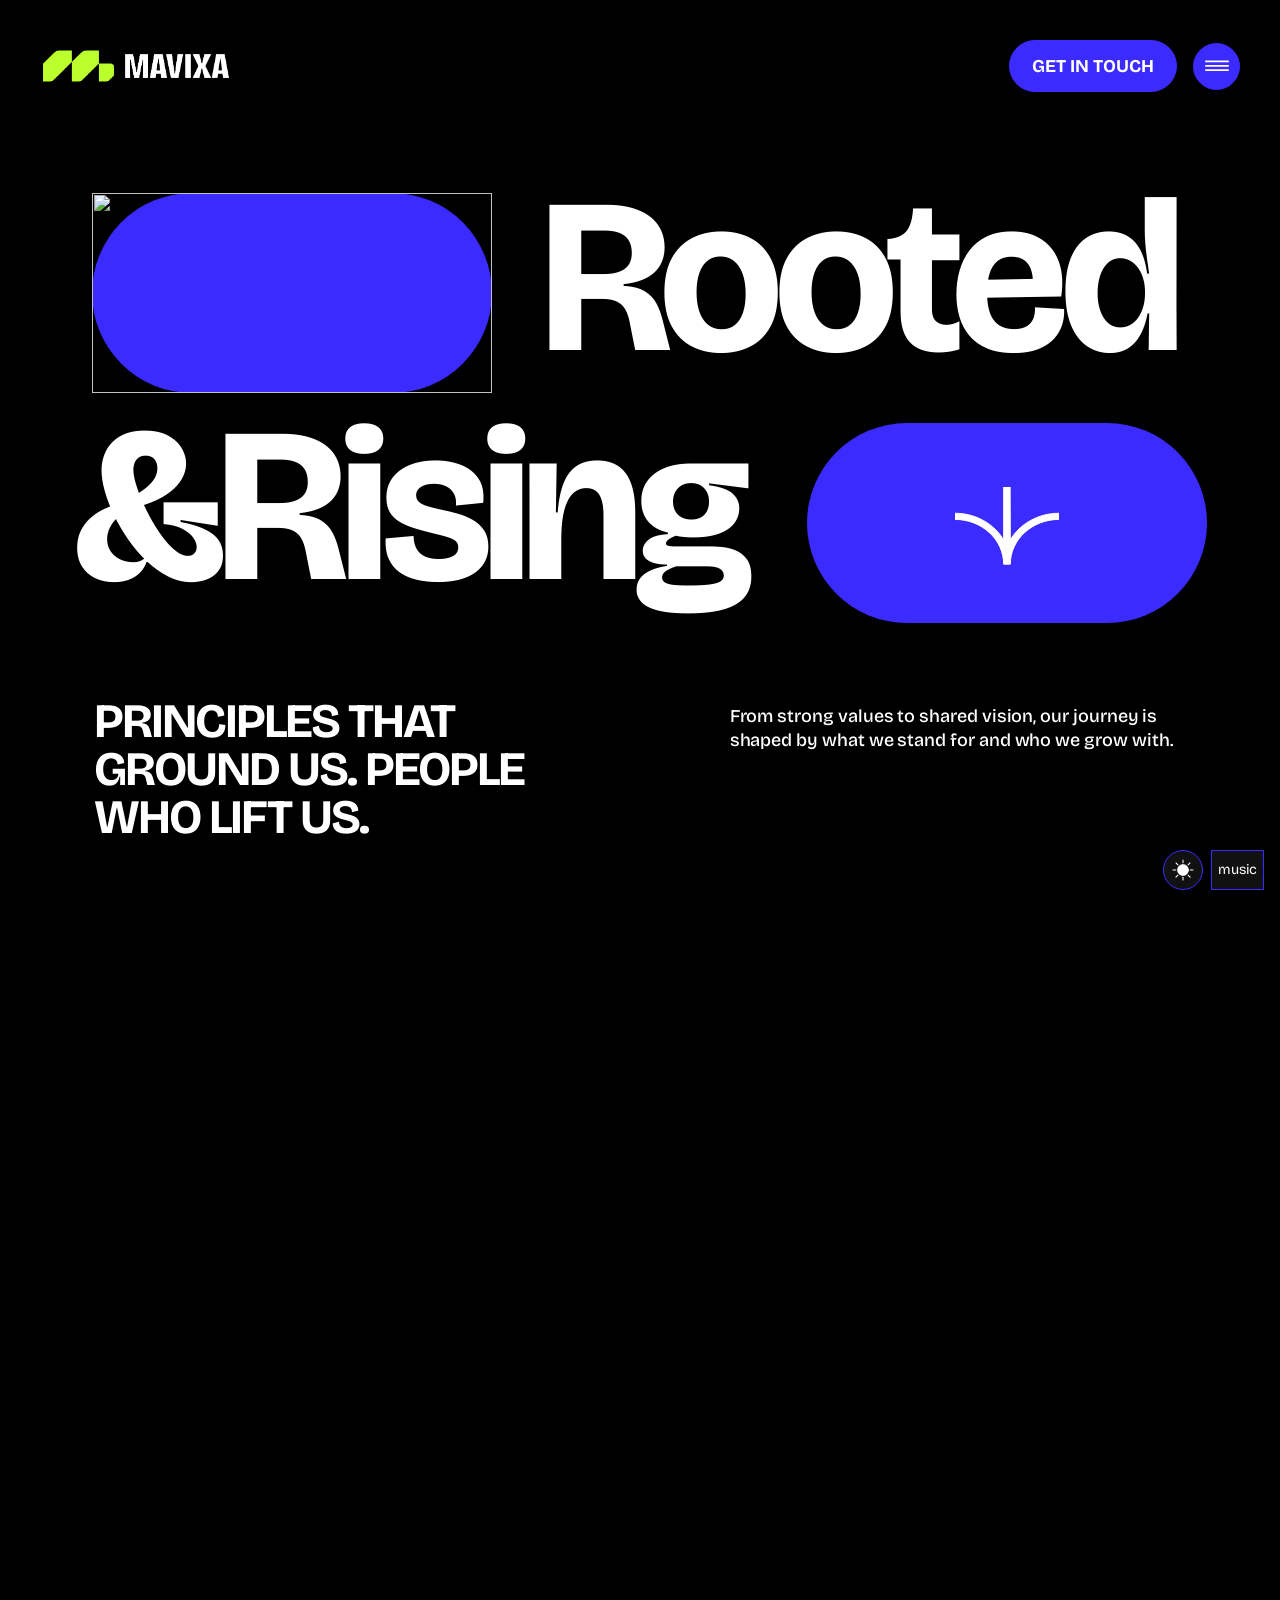
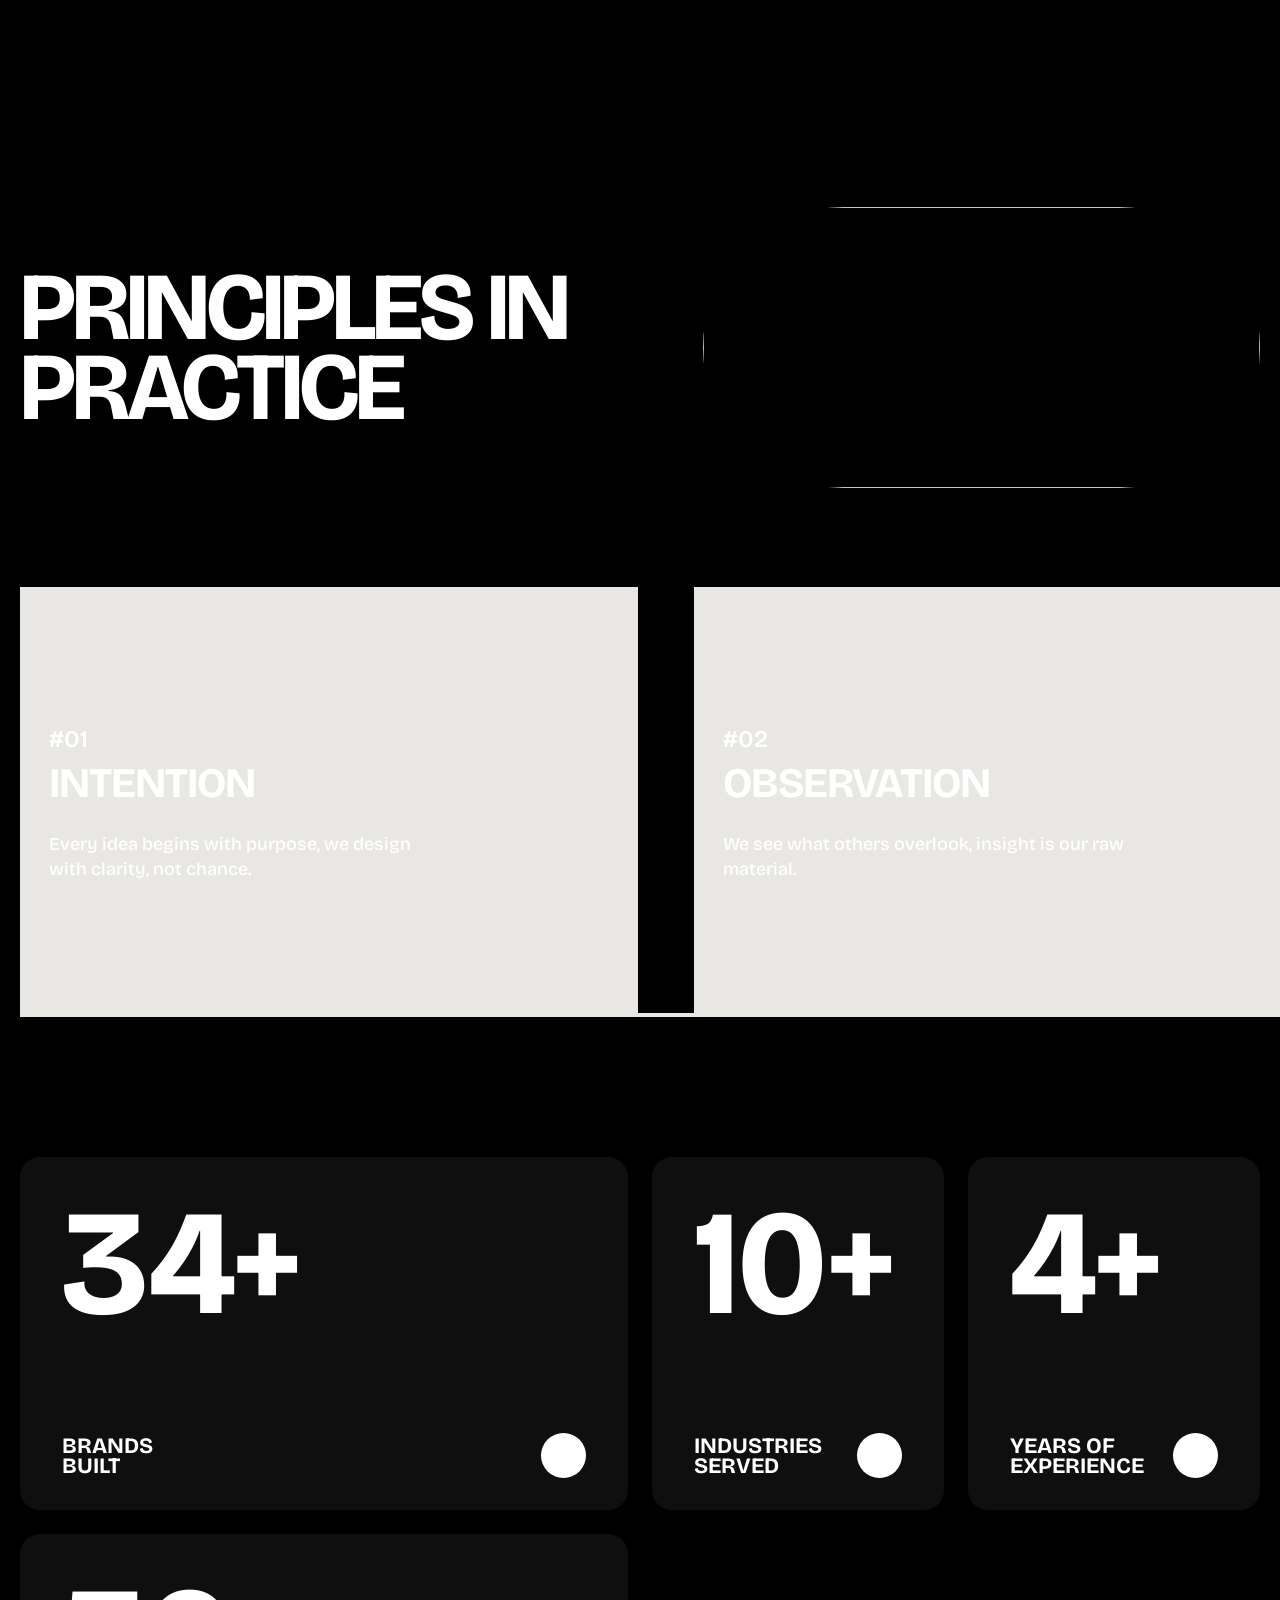
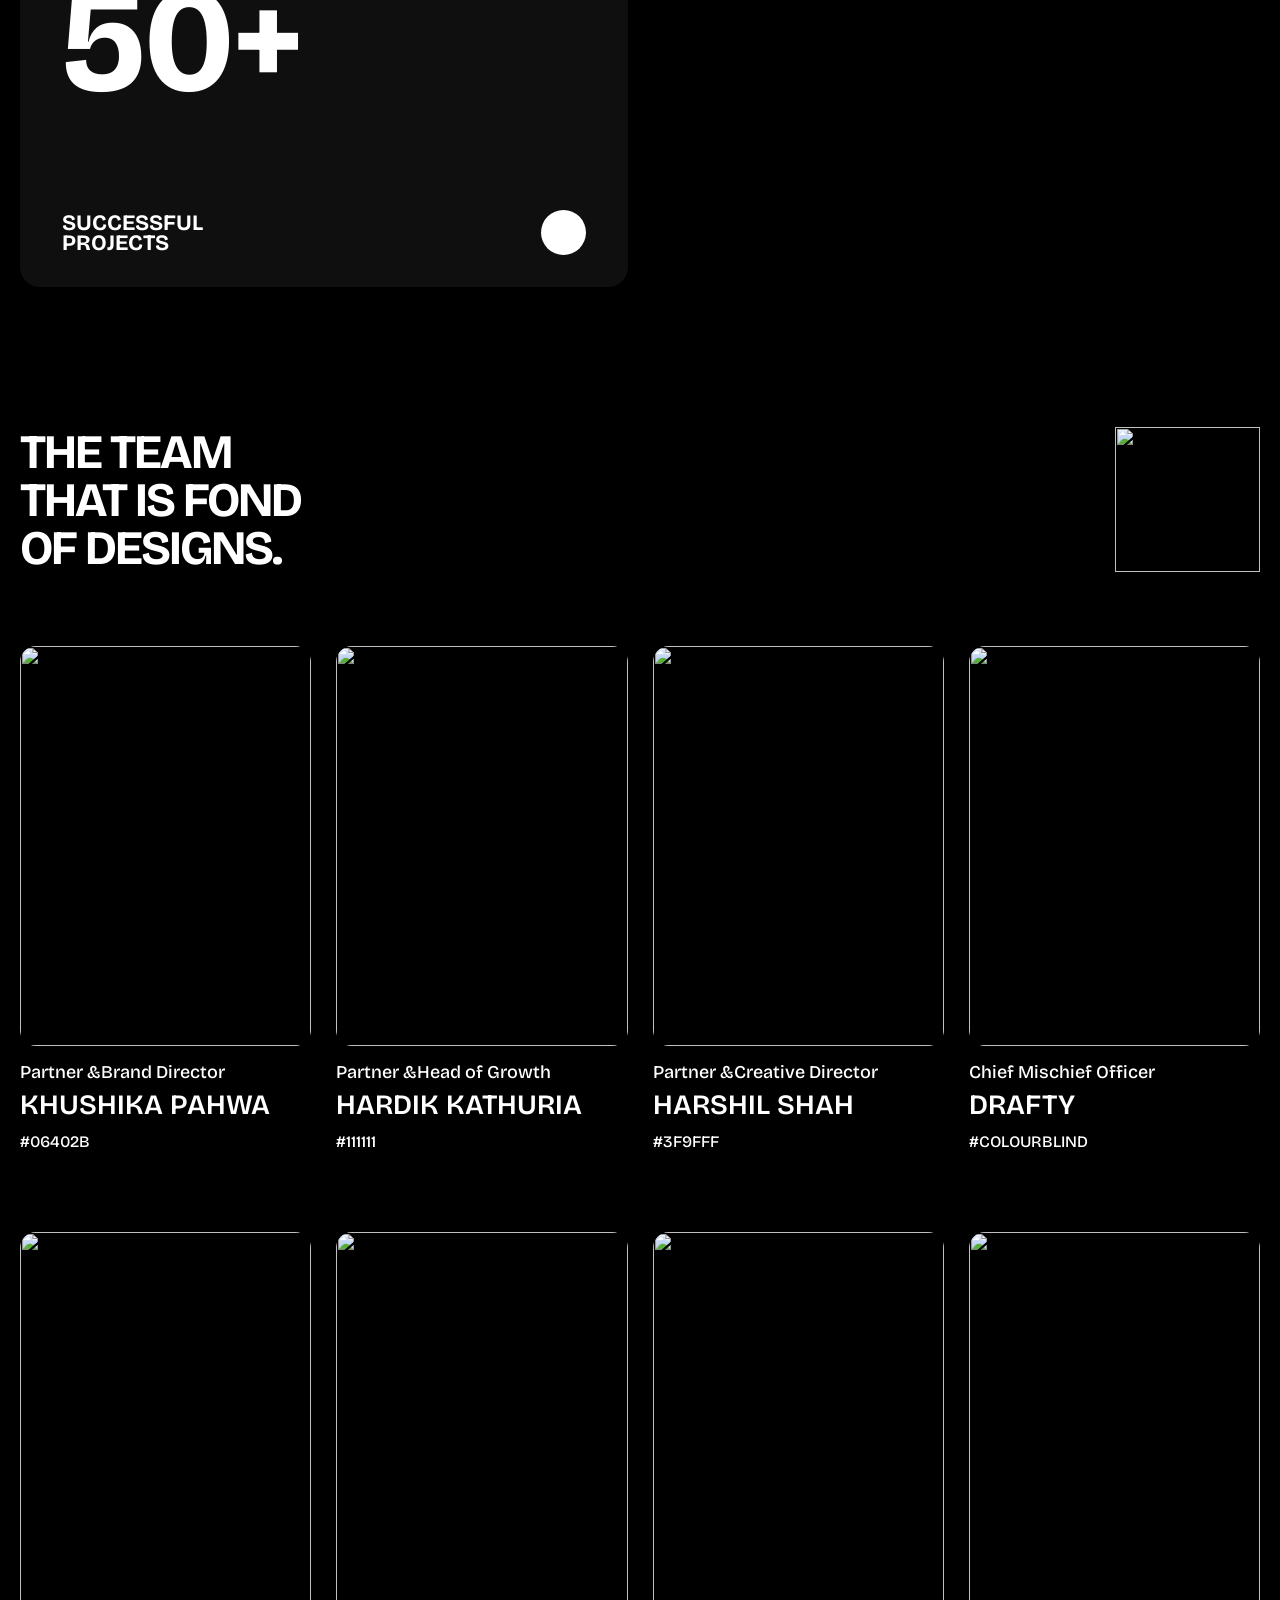
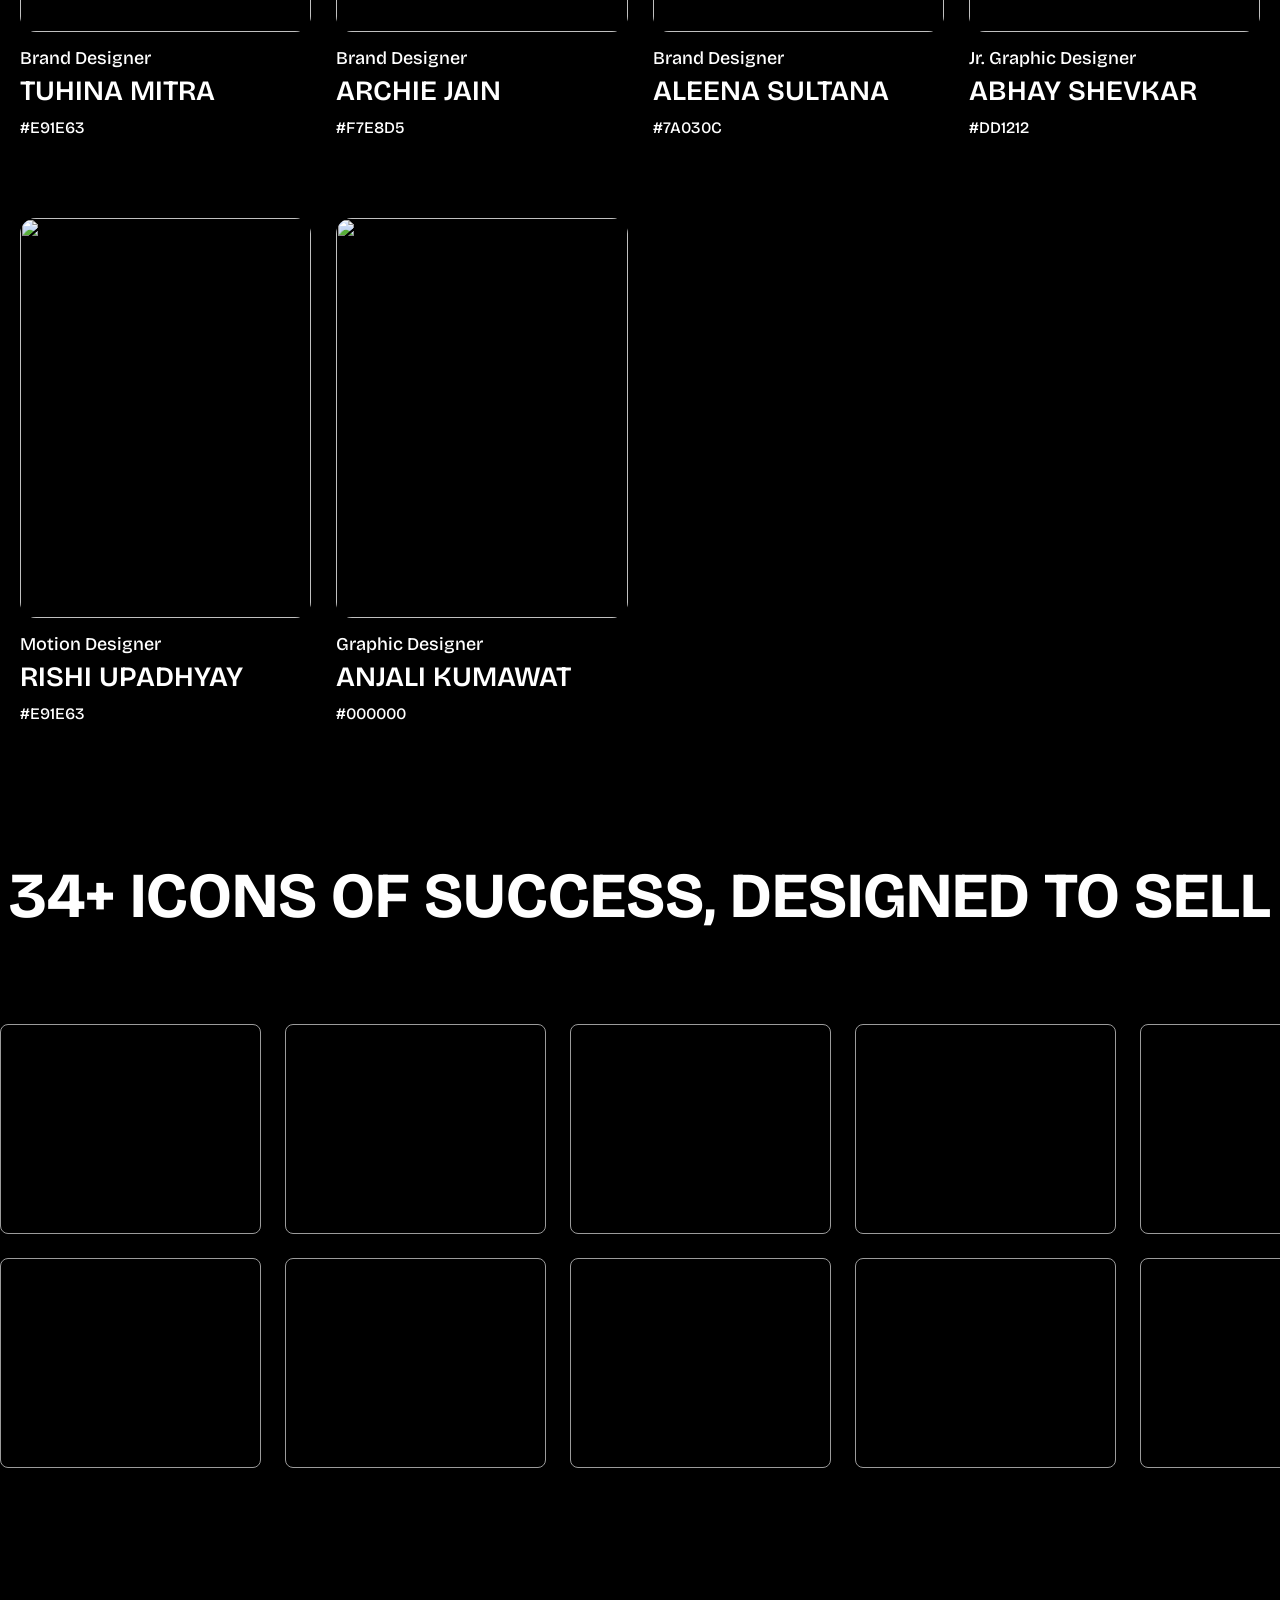
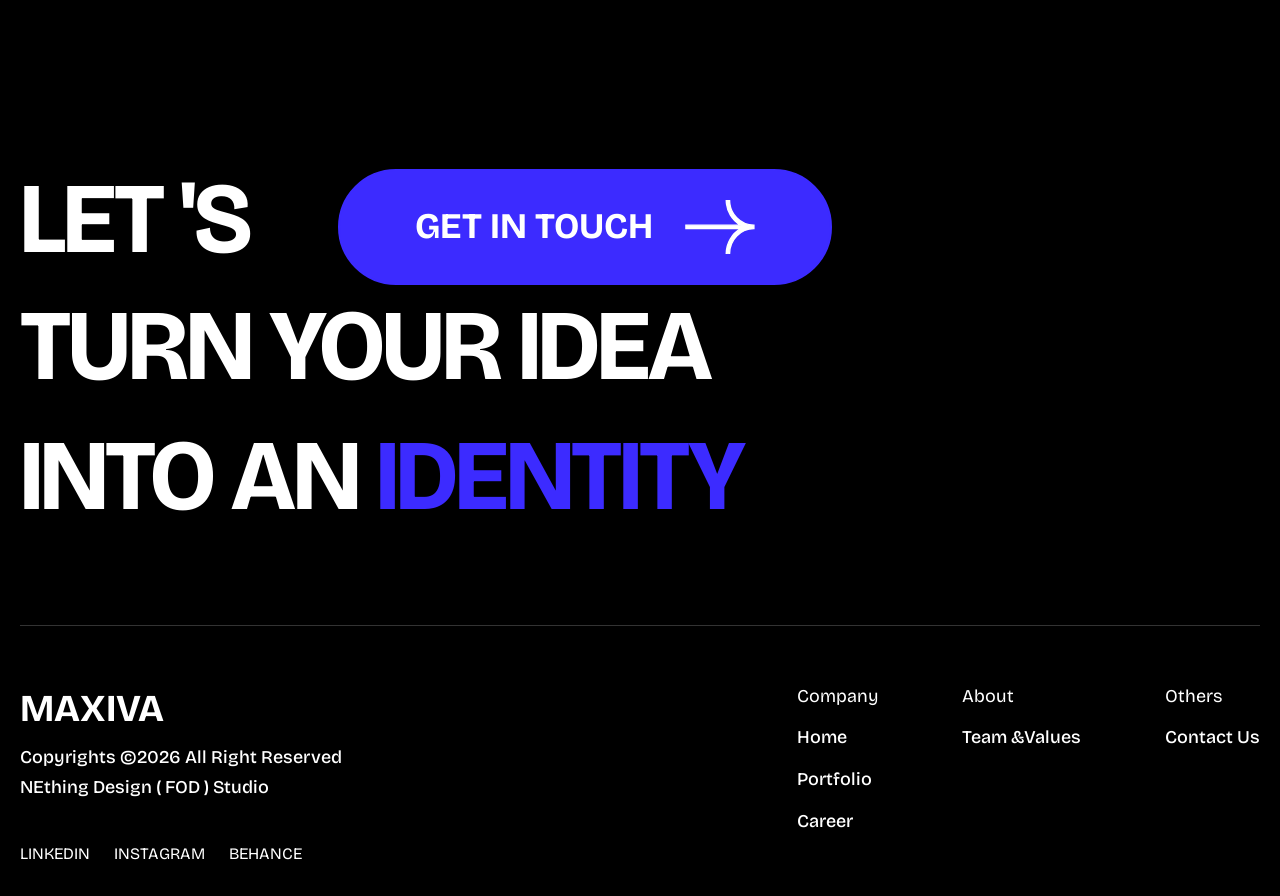
==== commit 06073795: "new commit" ====
--- a/about-us.html
+++ b/about-us.html
@@ -29,7 +29,7 @@
                     ("ontouchstart" in o || o.DocumentTouch && c instanceof DocumentTouch) && (n.className += t + "touch")
             }(window, document);
         </script>
-        <link rel="stylesheet" href="index.css">
+        <link rel="stylesheet" href="./assets/styles/index.css">
         <link rel="stylesheet" href="https://unpkg.com/lenis@1.1.9/dist/lenis.css">
         <style>
             .w-background-video {
@@ -171,7 +171,8 @@
                                             </div>
                                         </div>
                                     </a>
-                                    <a href="/about-us.html" aria-current="page" class="nav-link w-inline-block w--current">
+                                    <a href="/about-us.html" aria-current="page"
+                                        class="nav-link w-inline-block w--current">
                                         <div>About</div>
                                         <div class="nav-arrow">
                                             <div class="nav-icon-ticker">
@@ -210,7 +211,7 @@
                                             </div>
                                         </div>
                                     </a>
-                                    <a href="/contact-us" class="nav-link last-nav-link w-inline-block">
+                                    <a href="./contact.html" class="nav-link last-nav-link w-inline-block">
                                         <div>contact us</div>
                                         <div class="nav-arrow">
                                             <div class="nav-icon-ticker">
@@ -725,10 +726,105 @@
                 </div>
             </div>
         </section>
+
+
+    <div class="floating-icons">
+        <button id="themeToggle"><svg xmlns="http://www.w3.org/2000/svg" aria-hidden="true" fill="currentColor"
+                stroke-linecap="round" viewBox="0 0 32 32">
+                <clipPath id="skiper-btn-2">
+                    <path d="M0-5h30a1 1 0 0 0 9 13v24H0Z"
+                        style="transform: none; transform-origin: 50% 50%; transform-box: fill-box;"></path>
+                </clipPath>
+                <g clip-path="url(#skiper-btn-2)">
+                    <circle cx="16" cy="16" r="8"></circle>
+                    <g stroke="currentColor" stroke-width="1.5" opacity="1"
+                        style="transform: none; transform-origin: 50% 50%; transform-box: fill-box;">
+                        <path d="M16 5.5v-4"></path>
+                        <path d="M16 30.5v-4"></path>
+                        <path d="M1.5 16h4"></path>
+                        <path d="M26.5 16h4"></path>
+                        <path d="m23.4 8.6 2.8-2.8"></path>
+                        <path d="m5.7 26.3 2.9-2.9"></path>
+                        <path d="m5.8 5.8 2.8 2.8"></path>
+                        <path d="m23.4 23.4 2.9 2.9"></path>
+                    </g>
+                </g>
+            </svg></button>
+
+        <button id="music">music</button>
+        <audio id="bgMusic" src="./assets/alexzavesa-dance-playful-night-510786.mp3"></audio>
+        <script>
+            document.addEventListener("DOMContentLoaded", () => {
+
+                const btn = document.getElementById("music");
+                const audio = document.getElementById("bgMusic");
+
+                let isPlaying = false;
+
+                btn.addEventListener("click", () => {
+
+                    if (!isPlaying) {
+                        audio.play();
+                        btn.textContent = "Pause Music";
+                        isPlaying = true;
+                    } else {
+                        audio.pause();
+                        btn.textContent = "Play Music";
+                        isPlaying = false;
+                    }
+
+                });
+
+            });
+        </script>
+
+
+    </div>
+
+    <audio id="clickSound" src="./assets/mouse-click-sounc.mp3" preload="auto"></audio>
+    <script>
+        document.addEventListener("DOMContentLoaded", () => {
+
+            const clickSound = document.getElementById("clickSound");
+
+            document.addEventListener("click", () => {
+                clickSound.currentTime = 0; 
+                clickSound.play();
+            });
+
+        });
+    </script>
+
+        <script>
+            const btn = document.getElementById("themeToggle");
+
+            // load saved theme
+            const savedTheme = localStorage.getItem("site-theme");
+
+            if (savedTheme === "white") {
+                document.body.classList.add("white-theme");
+            } else {
+                document.body.classList.add("dark-theme");
+            }
+
+            // toggle on click
+            btn.addEventListener("click", () => {
+                if (document.body.classList.contains("dark-theme")) {
+                    document.body.classList.remove("dark-theme");
+                    document.body.classList.add("white-theme");
+                    localStorage.setItem("site-theme", "white");
+                } else {
+                    document.body.classList.remove("white-theme");
+                    document.body.classList.add("dark-theme");
+                    localStorage.setItem("site-theme", "dark");
+                }
+            });
+        </script>
+
         <section data-w-id="c1f5592f-2b7b-0990-5525-4bc8bffa8e6a" class="footer">
             <div class="w-layout-blockcontainer default-container footer-container w-container">
                 <div class="footer-first-block">
-                    <a data-w-id="c1f5592f-2b7b-0990-5525-4bc8bffa8e6d" href="/contact-us"
+                    <a data-w-id="c1f5592f-2b7b-0990-5525-4bc8bffa8e6d" href="./contact.html"
                         class="primary-button footer-cta-button w-inline-block">
                         <div class="footer-cta-text">GET IN TOUCH</div>
                         <div class="footer-cta-arrow-block">
@@ -756,7 +852,7 @@
                 </div>
                 <div class="footer-second-block">
                     <div class="footer-company-profile-wrapper">
-                        <div class="fod-footer-text">Fond OF DesignS</div>
+                        <div class="fod-footer-text">Maxiva</div>
                         <div class="copyright-text">
                             Copyrights ©<span class="copyright-year">2026</span>
                             All Right Reserved NEthing Design ( FOD ) Studio
--- a/assets/styles/index.css
+++ b/assets/styles/index.css
@@ -0,0 +1,11319 @@
+@import url('https://fonts.googleapis.com/css2?family=Bricolage+Grotesque:opsz,wght@12..96,200..800&display=swap');
+
+html {
+  -webkit-text-size-adjust: 100%;
+  -ms-text-size-adjust: 100%;
+  font-family: sans-serif;
+}
+
+body {
+  margin: 0;
+}
+
+article,
+aside,
+details,
+figcaption,
+figure,
+footer,
+header,
+hgroup,
+main,
+menu,
+nav,
+section,
+summary {
+  display: block;
+}
+
+audio,
+canvas,
+progress,
+video {
+  vertical-align: baseline;
+  display: inline-block;
+}
+
+audio:not([controls]) {
+  height: 0;
+  display: none;
+}
+
+[hidden],
+template {
+  display: none;
+}
+
+a {
+  background-color: #0000;
+}
+
+a:active,
+a:hover {
+  outline: 0;
+}
+
+abbr[title] {
+  border-bottom: 1px dotted;
+}
+
+b,
+strong {
+  font-weight: bold;
+}
+
+dfn {
+  font-style: italic;
+}
+
+h1 {
+  margin: .67em 0;
+  font-size: 2em;
+}
+
+mark {
+  color: #000;
+  background: #ff0;
+}
+
+small {
+  font-size: 80%;
+}
+
+sub,
+sup {
+  vertical-align: baseline;
+  font-size: 75%;
+  line-height: 0;
+  position: relative;
+}
+
+sup {
+  top: -.5em;
+}
+
+sub {
+  bottom: -.25em;
+}
+
+img {
+  border: 0;
+}
+
+svg:not(:root) {
+  overflow: hidden;
+}
+
+hr {
+  box-sizing: content-box;
+  height: 0;
+}
+
+pre {
+  overflow: auto;
+}
+
+code,
+kbd,
+pre,
+samp {
+  font-family: monospace;
+  font-size: 1em;
+}
+
+button,
+input,
+optgroup,
+select,
+textarea {
+  color: inherit;
+  font: inherit;
+  margin: 0;
+}
+
+button {
+  overflow: visible;
+}
+
+button,
+select {
+  text-transform: none;
+}
+
+button,
+html input[type="button"],
+input[type="reset"] {
+  -webkit-appearance: button;
+  cursor: pointer;
+}
+
+button[disabled],
+html input[disabled] {
+  cursor: default;
+}
+
+button::-moz-focus-inner,
+input::-moz-focus-inner {
+  border: 0;
+  padding: 0;
+}
+
+input {
+  line-height: normal;
+}
+
+input[type="checkbox"],
+input[type="radio"] {
+  box-sizing: border-box;
+  padding: 0;
+}
+
+input[type="number"]::-webkit-inner-spin-button,
+input[type="number"]::-webkit-outer-spin-button {
+  height: auto;
+}
+
+input[type="search"] {
+  -webkit-appearance: none;
+}
+
+input[type="search"]::-webkit-search-cancel-button,
+input[type="search"]::-webkit-search-decoration {
+  -webkit-appearance: none;
+}
+
+legend {
+  border: 0;
+  padding: 0;
+}
+
+textarea {
+  overflow: auto;
+}
+
+optgroup {
+  font-weight: bold;
+}
+
+table {
+  border-collapse: collapse;
+  border-spacing: 0;
+}
+
+td,
+th {
+  padding: 0;
+}
+
+[class^="w-icon-"],
+[class*=" w-icon-"] {
+  speak: none;
+  font-variant: normal;
+  text-transform: none;
+  -webkit-font-smoothing: antialiased;
+  -moz-osx-font-smoothing: grayscale;
+  font-style: normal;
+  font-weight: normal;
+  line-height: 1;
+  font-family: webflow-icons !important;
+}
+
+.w-icon-slider-right:before {
+  content: "î˜€";
+}
+
+.w-icon-slider-left:before {
+  content: "î˜";
+}
+
+.w-icon-nav-menu:before {
+  content: "î˜‚";
+}
+
+.w-icon-arrow-down:before,
+.w-icon-dropdown-toggle:before {
+  content: "î˜ƒ";
+}
+
+.w-icon-file-upload-remove:before {
+  content: "î¤€";
+}
+
+.w-icon-file-upload-icon:before {
+  content: "î¤ƒ";
+}
+
+* {
+  box-sizing: border-box;
+}
+
+html {
+  height: 100%;
+}
+
+body {
+  color: #333;
+  background-color: #fff;
+  min-height: 100%;
+  margin: 0;
+  font-family: Arial, sans-serif;
+  font-size: 14px;
+  line-height: 20px;
+}
+
+img {
+  vertical-align: middle;
+  max-width: 100%;
+  display: inline-block;
+}
+
+html.w-mod-touch * {
+  background-attachment: scroll !important;
+}
+
+.w-block {
+  display: block;
+}
+
+.w-inline-block {
+  max-width: 100%;
+  display: inline-block;
+}
+
+.w-clearfix:before,
+.w-clearfix:after {
+  content: " ";
+  grid-area: 1 / 1 / 2 / 2;
+  display: table;
+}
+
+.w-clearfix:after {
+  clear: both;
+}
+
+.w-hidden {
+  display: none;
+}
+
+.w-button {
+  color: #fff;
+  line-height: inherit;
+  cursor: pointer;
+  background-color: #3898ec;
+  border: 0;
+  border-radius: 0;
+  padding: 9px 15px;
+  text-decoration: none;
+  display: inline-block;
+}
+
+input.w-button {
+  -webkit-appearance: button;
+}
+
+html[data-w-dynpage] [data-w-cloak] {
+  color: #0000 !important;
+}
+
+.w-code-block {
+  margin: unset;
+}
+
+pre.w-code-block code {
+  all: inherit;
+}
+
+.w-optimization {
+  display: contents;
+}
+
+.w-webflow-badge,
+.w-webflow-badge>img {
+  box-sizing: unset;
+  width: unset;
+  height: unset;
+  max-height: unset;
+  max-width: unset;
+  min-height: unset;
+  min-width: unset;
+  margin: unset;
+  padding: unset;
+  float: unset;
+  clear: unset;
+  border: unset;
+  border-radius: unset;
+  background: unset;
+  background-image: unset;
+  background-position: unset;
+  background-size: unset;
+  background-repeat: unset;
+  background-origin: unset;
+  background-clip: unset;
+  background-attachment: unset;
+  background-color: unset;
+  box-shadow: unset;
+  transform: unset;
+  direction: unset;
+  font-family: unset;
+  font-weight: unset;
+  color: unset;
+  font-size: unset;
+  line-height: unset;
+  font-style: unset;
+  font-variant: unset;
+  text-align: unset;
+  letter-spacing: unset;
+  -webkit-text-decoration: unset;
+  text-decoration: unset;
+  text-indent: unset;
+  text-transform: unset;
+  list-style-type: unset;
+  text-shadow: unset;
+  vertical-align: unset;
+  cursor: unset;
+  white-space: unset;
+  word-break: unset;
+  word-spacing: unset;
+  word-wrap: unset;
+  transition: unset;
+}
+
+.w-webflow-badge {
+  white-space: nowrap;
+  cursor: pointer;
+  box-shadow: 0 0 0 1px #0000001a, 0 1px 3px #0000001a;
+  visibility: visible !important;
+  opacity: 1 !important;
+  z-index: 2147483647 !important;
+  color: #aaadb0 !important;
+  overflow: unset !important;
+  background-color: #fff !important;
+  border-radius: 3px !important;
+  width: auto !important;
+  height: auto !important;
+  margin: 0 !important;
+  padding: 6px !important;
+  font-size: 12px !important;
+  line-height: 14px !important;
+  text-decoration: none !important;
+  display: inline-block !important;
+  position: fixed !important;
+  inset: auto 12px 12px auto !important;
+  transform: none !important;
+}
+
+.w-webflow-badge>img {
+  position: unset;
+  visibility: unset !important;
+  opacity: 1 !important;
+  vertical-align: middle !important;
+  display: inline-block !important;
+}
+
+h1,
+h2,
+h3,
+h4,
+h5,
+h6 {
+  margin-bottom: 10px;
+  font-weight: bold;
+}
+
+h1 {
+  margin-top: 20px;
+  font-size: 38px;
+  line-height: 44px;
+}
+
+h2 {
+  margin-top: 20px;
+  font-size: 32px;
+  line-height: 36px;
+}
+
+h3 {
+  margin-top: 20px;
+  font-size: 24px;
+  line-height: 30px;
+}
+
+h4 {
+  margin-top: 10px;
+  font-size: 18px;
+  line-height: 24px;
+}
+
+h5 {
+  margin-top: 10px;
+  font-size: 14px;
+  line-height: 20px;
+}
+
+h6 {
+  margin-top: 10px;
+  font-size: 12px;
+  line-height: 18px;
+}
+
+p {
+  margin-top: 0;
+  margin-bottom: 10px;
+}
+
+blockquote {
+  border-left: 5px solid #e2e2e2;
+  margin: 0 0 10px;
+  padding: 10px 20px;
+  font-size: 18px;
+  line-height: 22px;
+}
+
+figure {
+  margin: 0 0 10px;
+}
+
+figcaption {
+  text-align: center;
+  margin-top: 5px;
+}
+
+ul,
+ol {
+  margin-top: 0;
+  margin-bottom: 10px;
+  padding-left: 40px;
+}
+
+.w-list-unstyled {
+  padding-left: 0;
+  list-style: none;
+}
+
+.w-embed:before,
+.w-embed:after {
+  content: " ";
+  grid-area: 1 / 1 / 2 / 2;
+  display: table;
+}
+
+.w-embed:after {
+  clear: both;
+}
+
+.w-video {
+  width: 100%;
+  padding: 0;
+  position: relative;
+}
+
+.w-video iframe,
+.w-video object,
+.w-video embed {
+  border: none;
+  width: 100%;
+  height: 100%;
+  position: absolute;
+  top: 0;
+  left: 0;
+}
+
+fieldset {
+  border: 0;
+  margin: 0;
+  padding: 0;
+}
+
+button,
+[type="button"],
+[type="reset"] {
+  cursor: pointer;
+  -webkit-appearance: button;
+  border: 0;
+}
+
+.w-form {
+  margin: 0 0 15px;
+}
+
+.w-form-done {
+  text-align: center;
+  background-color: #ddd;
+  padding: 20px;
+  display: none;
+}
+
+.w-form-fail {
+  background-color: #ffdede;
+  margin-top: 10px;
+  padding: 10px;
+  display: none;
+}
+
+.w-input,
+.w-select {
+  color: #333;
+  vertical-align: middle;
+  background-color: #fff;
+  border: 1px solid #ccc;
+  width: 100%;
+  height: 38px;
+  margin-bottom: 10px;
+  padding: 8px 12px;
+  font-size: 14px;
+  line-height: 1.42857;
+  display: block;
+}
+
+.w-input::placeholder,
+.w-select::placeholder {
+  color: #999;
+}
+
+.w-input:focus,
+.w-select:focus {
+  border-color: #3898ec;
+  outline: 0;
+}
+
+.w-input[disabled],
+.w-select[disabled],
+.w-input[readonly],
+.w-select[readonly],
+fieldset[disabled] .w-input,
+fieldset[disabled] .w-select {
+  cursor: not-allowed;
+}
+
+.w-input[disabled]:not(.w-input-disabled),
+.w-select[disabled]:not(.w-input-disabled),
+.w-input[readonly],
+.w-select[readonly],
+fieldset[disabled]:not(.w-input-disabled) .w-input,
+fieldset[disabled]:not(.w-input-disabled) .w-select {
+  background-color: #eee;
+}
+
+textarea.w-input,
+textarea.w-select {
+  height: auto;
+}
+
+.w-select {
+  background-color: #f3f3f3;
+}
+
+.w-select[multiple] {
+  height: auto;
+}
+
+.w-form-label {
+  cursor: pointer;
+  margin-bottom: 0;
+  font-weight: normal;
+  display: inline-block;
+}
+
+.w-radio {
+  margin-bottom: 5px;
+  padding-left: 20px;
+  display: block;
+}
+
+.w-radio:before,
+.w-radio:after {
+  content: " ";
+  grid-area: 1 / 1 / 2 / 2;
+  display: table;
+}
+
+.w-radio:after {
+  clear: both;
+}
+
+.w-radio-input {
+  float: left;
+  margin: 3px 0 0 -20px;
+  line-height: normal;
+}
+
+.w-file-upload {
+  margin-bottom: 10px;
+  display: block;
+}
+
+.w-file-upload-input {
+  opacity: 0;
+  z-index: -100;
+  width: .1px;
+  height: .1px;
+  position: absolute;
+  overflow: hidden;
+}
+
+.w-file-upload-default,
+.w-file-upload-uploading,
+.w-file-upload-success {
+  color: #333;
+  display: inline-block;
+}
+
+.w-file-upload-error {
+  margin-top: 10px;
+  display: block;
+}
+
+.w-file-upload-default.w-hidden,
+.w-file-upload-uploading.w-hidden,
+.w-file-upload-error.w-hidden,
+.w-file-upload-success.w-hidden {
+  display: none;
+}
+
+.w-file-upload-uploading-btn {
+  cursor: pointer;
+  background-color: #fafafa;
+  border: 1px solid #ccc;
+  margin: 0;
+  padding: 8px 12px;
+  font-size: 14px;
+  font-weight: normal;
+  display: flex;
+}
+
+.w-file-upload-file {
+  background-color: #fafafa;
+  border: 1px solid #ccc;
+  flex-grow: 1;
+  justify-content: space-between;
+  margin: 0;
+  padding: 8px 9px 8px 11px;
+  display: flex;
+}
+
+.w-file-upload-file-name {
+  font-size: 14px;
+  font-weight: normal;
+  display: block;
+}
+
+.w-file-remove-link {
+  cursor: pointer;
+  width: auto;
+  height: auto;
+  margin-top: 3px;
+  margin-left: 10px;
+  padding: 3px;
+  display: block;
+}
+
+.w-icon-file-upload-remove {
+  margin: auto;
+  font-size: 10px;
+}
+
+.w-file-upload-error-msg {
+  color: #ea384c;
+  padding: 2px 0;
+  display: inline-block;
+}
+
+.w-file-upload-info {
+  padding: 0 12px;
+  line-height: 38px;
+  display: inline-block;
+}
+
+.w-file-upload-label {
+  cursor: pointer;
+  background-color: #fafafa;
+  border: 1px solid #ccc;
+  margin: 0;
+  padding: 8px 12px;
+  font-size: 14px;
+  font-weight: normal;
+  display: inline-block;
+}
+
+.w-icon-file-upload-icon,
+.w-icon-file-upload-uploading {
+  width: 20px;
+  margin-right: 8px;
+  display: inline-block;
+}
+
+.w-icon-file-upload-uploading {
+  height: 20px;
+}
+
+.w-container {
+  max-width: 940px;
+  margin-left: auto;
+  margin-right: auto;
+}
+
+.w-container:before,
+.w-container:after {
+  content: " ";
+  grid-area: 1 / 1 / 2 / 2;
+  display: table;
+}
+
+.w-container:after {
+  clear: both;
+}
+
+.w-container .w-row {
+  margin-left: -10px;
+  margin-right: -10px;
+}
+
+.w-row:before,
+.w-row:after {
+  content: " ";
+  grid-area: 1 / 1 / 2 / 2;
+  display: table;
+}
+
+.w-row:after {
+  clear: both;
+}
+
+.w-row .w-row {
+  margin-left: 0;
+  margin-right: 0;
+}
+
+.w-col {
+  float: left;
+  width: 100%;
+  min-height: 1px;
+  padding-left: 10px;
+  padding-right: 10px;
+  position: relative;
+}
+
+.w-col .w-col {
+  padding-left: 0;
+  padding-right: 0;
+}
+
+.w-col-1 {
+  width: 8.33333%;
+}
+
+.w-col-2 {
+  width: 16.6667%;
+}
+
+.w-col-3 {
+  width: 25%;
+}
+
+.w-col-4 {
+  width: 33.3333%;
+}
+
+.w-col-5 {
+  width: 41.6667%;
+}
+
+.w-col-6 {
+  width: 50%;
+}
+
+.w-col-7 {
+  width: 58.3333%;
+}
+
+.w-col-8 {
+  width: 66.6667%;
+}
+
+.w-col-9 {
+  width: 75%;
+}
+
+.w-col-10 {
+  width: 83.3333%;
+}
+
+.w-col-11 {
+  width: 91.6667%;
+}
+
+.w-col-12 {
+  width: 100%;
+}
+
+.w-hidden-main {
+  display: none !important;
+}
+
+@media screen and (max-width: 991px) {
+  .w-container {
+    max-width: 728px;
+  }
+
+  .w-hidden-main {
+    display: inherit !important;
+  }
+
+  .w-hidden-medium {
+    display: none !important;
+  }
+
+  .w-col-medium-1 {
+    width: 8.33333%;
+  }
+
+  .w-col-medium-2 {
+    width: 16.6667%;
+  }
+
+  .w-col-medium-3 {
+    width: 25%;
+  }
+
+  .w-col-medium-4 {
+    width: 33.3333%;
+  }
+
+  .w-col-medium-5 {
+    width: 41.6667%;
+  }
+
+  .w-col-medium-6 {
+    width: 50%;
+  }
+
+  .w-col-medium-7 {
+    width: 58.3333%;
+  }
+
+  .w-col-medium-8 {
+    width: 66.6667%;
+  }
+
+  .w-col-medium-9 {
+    width: 75%;
+  }
+
+  .w-col-medium-10 {
+    width: 83.3333%;
+  }
+
+  .w-col-medium-11 {
+    width: 91.6667%;
+  }
+
+  .w-col-medium-12 {
+    width: 100%;
+  }
+
+  .w-col-stack {
+    width: 100%;
+    left: auto;
+    right: auto;
+  }
+}
+
+@media screen and (max-width: 767px) {
+
+  .w-hidden-main,
+  .w-hidden-medium {
+    display: inherit !important;
+  }
+
+  .w-hidden-small {
+    display: none !important;
+  }
+
+  .w-row,
+  .w-container .w-row {
+    margin-left: 0;
+    margin-right: 0;
+  }
+
+  .w-col {
+    width: 100%;
+    left: auto;
+    right: auto;
+  }
+
+  .w-col-small-1 {
+    width: 8.33333%;
+  }
+
+  .w-col-small-2 {
+    width: 16.6667%;
+  }
+
+  .w-col-small-3 {
+    width: 25%;
+  }
+
+  .w-col-small-4 {
+    width: 33.3333%;
+  }
+
+  .w-col-small-5 {
+    width: 41.6667%;
+  }
+
+  .w-col-small-6 {
+    width: 50%;
+  }
+
+  .w-col-small-7 {
+    width: 58.3333%;
+  }
+
+  .w-col-small-8 {
+    width: 66.6667%;
+  }
+
+  .w-col-small-9 {
+    width: 75%;
+  }
+
+  .w-col-small-10 {
+    width: 83.3333%;
+  }
+
+  .w-col-small-11 {
+    width: 91.6667%;
+  }
+
+  .w-col-small-12 {
+    width: 100%;
+  }
+}
+
+@media screen and (max-width: 479px) {
+  .w-container {
+    max-width: none;
+  }
+
+  .w-hidden-main,
+  .w-hidden-medium,
+  .w-hidden-small {
+    display: inherit !important;
+  }
+
+  .w-hidden-tiny {
+    display: none !important;
+  }
+
+  .w-col {
+    width: 100%;
+  }
+
+  .w-col-tiny-1 {
+    width: 8.33333%;
+  }
+
+  .w-col-tiny-2 {
+    width: 16.6667%;
+  }
+
+  .w-col-tiny-3 {
+    width: 25%;
+  }
+
+  .w-col-tiny-4 {
+    width: 33.3333%;
+  }
+
+  .w-col-tiny-5 {
+    width: 41.6667%;
+  }
+
+  .w-col-tiny-6 {
+    width: 50%;
+  }
+
+  .w-col-tiny-7 {
+    width: 58.3333%;
+  }
+
+  .w-col-tiny-8 {
+    width: 66.6667%;
+  }
+
+  .w-col-tiny-9 {
+    width: 75%;
+  }
+
+  .w-col-tiny-10 {
+    width: 83.3333%;
+  }
+
+  .w-col-tiny-11 {
+    width: 91.6667%;
+  }
+
+  .w-col-tiny-12 {
+    width: 100%;
+  }
+}
+
+.w-widget {
+  position: relative;
+}
+
+.w-widget-map {
+  width: 100%;
+  height: 400px;
+}
+
+.w-widget-map label {
+  width: auto;
+  display: inline;
+}
+
+.w-widget-map img {
+  max-width: inherit;
+}
+
+.w-widget-map .gm-style-iw {
+  text-align: center;
+}
+
+.w-widget-map .gm-style-iw>button {
+  display: none !important;
+}
+
+.w-widget-twitter {
+  overflow: hidden;
+}
+
+.w-widget-twitter-count-shim {
+  vertical-align: top;
+  text-align: center;
+  background: #fff;
+  border: 1px solid #758696;
+  border-radius: 3px;
+  width: 28px;
+  height: 20px;
+  display: inline-block;
+  position: relative;
+}
+
+.w-widget-twitter-count-shim * {
+  pointer-events: none;
+  -webkit-user-select: none;
+  user-select: none;
+}
+
+.w-widget-twitter-count-shim .w-widget-twitter-count-inner {
+  text-align: center;
+  color: #999;
+  font-family: serif;
+  font-size: 15px;
+  line-height: 12px;
+  position: relative;
+}
+
+.w-widget-twitter-count-shim .w-widget-twitter-count-clear {
+  display: block;
+  position: relative;
+}
+
+.w-widget-twitter-count-shim.w--large {
+  width: 36px;
+  height: 28px;
+}
+
+.w-widget-twitter-count-shim.w--large .w-widget-twitter-count-inner {
+  font-size: 18px;
+  line-height: 18px;
+}
+
+.w-widget-twitter-count-shim:not(.w--vertical) {
+  margin-left: 5px;
+  margin-right: 8px;
+}
+
+.w-widget-twitter-count-shim:not(.w--vertical).w--large {
+  margin-left: 6px;
+}
+
+.w-widget-twitter-count-shim:not(.w--vertical):before,
+.w-widget-twitter-count-shim:not(.w--vertical):after {
+  content: " ";
+  pointer-events: none;
+  border: solid #0000;
+  width: 0;
+  height: 0;
+  position: absolute;
+  top: 50%;
+  left: 0;
+}
+
+.w-widget-twitter-count-shim:not(.w--vertical):before {
+  border-width: 4px;
+  border-color: #75869600 #5d6c7b #75869600 #75869600;
+  margin-top: -4px;
+  margin-left: -9px;
+}
+
+.w-widget-twitter-count-shim:not(.w--vertical).w--large:before {
+  border-width: 5px;
+  margin-top: -5px;
+  margin-left: -10px;
+}
+
+.w-widget-twitter-count-shim:not(.w--vertical):after {
+  border-width: 4px;
+  border-color: #fff0 #fff #fff0 #fff0;
+  margin-top: -4px;
+  margin-left: -8px;
+}
+
+.w-widget-twitter-count-shim:not(.w--vertical).w--large:after {
+  border-width: 5px;
+  margin-top: -5px;
+  margin-left: -9px;
+}
+
+.w-widget-twitter-count-shim.w--vertical {
+  width: 61px;
+  height: 33px;
+  margin-bottom: 8px;
+}
+
+.w-widget-twitter-count-shim.w--vertical:before,
+.w-widget-twitter-count-shim.w--vertical:after {
+  content: " ";
+  pointer-events: none;
+  border: solid #0000;
+  width: 0;
+  height: 0;
+  position: absolute;
+  top: 100%;
+  left: 50%;
+}
+
+.w-widget-twitter-count-shim.w--vertical:before {
+  border-width: 5px;
+  border-color: #5d6c7b #75869600 #75869600;
+  margin-left: -5px;
+}
+
+.w-widget-twitter-count-shim.w--vertical:after {
+  border-width: 4px;
+  border-color: #fff #fff0 #fff0;
+  margin-left: -4px;
+}
+
+.w-widget-twitter-count-shim.w--vertical .w-widget-twitter-count-inner {
+  font-size: 18px;
+  line-height: 22px;
+}
+
+.w-widget-twitter-count-shim.w--vertical.w--large {
+  width: 76px;
+}
+
+.w-background-video {
+  color: #fff;
+  height: 500px;
+  position: relative;
+  overflow: hidden;
+}
+
+.w-background-video>video {
+  object-fit: cover;
+  z-index: -100;
+  background-position: 50%;
+  background-size: cover;
+  width: 100%;
+  height: 100%;
+  margin: auto;
+  position: absolute;
+  inset: -100%;
+}
+
+.w-background-video>video::-webkit-media-controls-start-playback-button {
+  -webkit-appearance: none;
+  display: none !important;
+}
+
+.w-background-video--control {
+  background-color: #0000;
+  padding: 0;
+  position: absolute;
+  bottom: 1em;
+  right: 1em;
+}
+
+.w-background-video--control>[hidden] {
+  display: none !important;
+}
+
+.w-slider {
+  text-align: center;
+  clear: both;
+  -webkit-tap-highlight-color: #0000;
+  tap-highlight-color: #0000;
+  background: #ddd;
+  height: 300px;
+  position: relative;
+}
+
+.w-slider-mask {
+  z-index: 1;
+  white-space: nowrap;
+  height: 100%;
+  display: block;
+  position: relative;
+  left: 0;
+  right: 0;
+  overflow: hidden;
+}
+
+.w-slide {
+  vertical-align: top;
+  white-space: normal;
+  text-align: left;
+  width: 100%;
+  height: 100%;
+  display: inline-block;
+  position: relative;
+}
+
+.w-slider-nav {
+  z-index: 2;
+  text-align: center;
+  -webkit-tap-highlight-color: #0000;
+  tap-highlight-color: #0000;
+  height: 40px;
+  margin: auto;
+  padding-top: 10px;
+  position: absolute;
+  inset: auto 0 0;
+}
+
+.w-slider-nav.w-round>div {
+  border-radius: 100%;
+}
+
+.w-slider-nav.w-num>div {
+  font-size: inherit;
+  line-height: inherit;
+  width: auto;
+  height: auto;
+  padding: .2em .5em;
+}
+
+.w-slider-nav.w-shadow>div {
+  box-shadow: 0 0 3px #3336;
+}
+
+.w-slider-nav-invert {
+  color: #fff;
+}
+
+.w-slider-nav-invert>div {
+  background-color: #2226;
+}
+
+.w-slider-nav-invert>div.w-active {
+  background-color: #222;
+}
+
+.w-slider-dot {
+  cursor: pointer;
+  background-color: #fff6;
+  width: 1em;
+  height: 1em;
+  margin: 0 3px .5em;
+  transition: background-color .1s, color .1s;
+  display: inline-block;
+  position: relative;
+}
+
+.w-slider-dot.w-active {
+  background-color: #fff;
+}
+
+.w-slider-dot:focus {
+  outline: none;
+  box-shadow: 0 0 0 2px #fff;
+}
+
+.w-slider-dot:focus.w-active {
+  box-shadow: none;
+}
+
+.w-slider-arrow-left,
+.w-slider-arrow-right {
+  cursor: pointer;
+  color: #fff;
+  -webkit-tap-highlight-color: #0000;
+  tap-highlight-color: #0000;
+  -webkit-user-select: none;
+  user-select: none;
+  width: 80px;
+  margin: auto;
+  font-size: 40px;
+  position: absolute;
+  inset: 0;
+  overflow: hidden;
+}
+
+.w-slider-arrow-left [class^="w-icon-"],
+.w-slider-arrow-right [class^="w-icon-"],
+.w-slider-arrow-left [class*=" w-icon-"],
+.w-slider-arrow-right [class*=" w-icon-"] {
+  position: absolute;
+}
+
+.w-slider-arrow-left:focus,
+.w-slider-arrow-right:focus {
+  outline: 0;
+}
+
+.w-slider-arrow-left {
+  z-index: 3;
+  right: auto;
+}
+
+.w-slider-arrow-right {
+  z-index: 4;
+  left: auto;
+}
+
+.w-icon-slider-left,
+.w-icon-slider-right {
+  width: 1em;
+  height: 1em;
+  margin: auto;
+  inset: 0;
+}
+
+.w-slider-aria-label {
+  clip: rect(0 0 0 0);
+  border: 0;
+  width: 1px;
+  height: 1px;
+  margin: -1px;
+  padding: 0;
+  position: absolute;
+  overflow: hidden;
+}
+
+.w-slider-force-show {
+  display: block !important;
+}
+
+.w-dropdown {
+  text-align: left;
+  z-index: 900;
+  margin-left: auto;
+  margin-right: auto;
+  display: inline-block;
+  position: relative;
+}
+
+.w-dropdown-btn,
+.w-dropdown-toggle,
+.w-dropdown-link {
+  vertical-align: top;
+  color: #222;
+  text-align: left;
+  white-space: nowrap;
+  margin-left: auto;
+  margin-right: auto;
+  padding: 20px;
+  text-decoration: none;
+  position: relative;
+}
+
+.w-dropdown-toggle {
+  -webkit-user-select: none;
+  user-select: none;
+  cursor: pointer;
+  padding-right: 40px;
+  display: inline-block;
+}
+
+.w-dropdown-toggle:focus {
+  outline: 0;
+}
+
+.w-icon-dropdown-toggle {
+  width: 1em;
+  height: 1em;
+  margin: auto 20px auto auto;
+  position: absolute;
+  top: 0;
+  bottom: 0;
+  right: 0;
+}
+
+.w-dropdown-list {
+  background: #ddd;
+  min-width: 100%;
+  display: none;
+  position: absolute;
+}
+
+.w-dropdown-list.w--open {
+  display: block;
+}
+
+.w-dropdown-link {
+  color: #222;
+  padding: 10px 20px;
+  display: block;
+}
+
+.w-dropdown-link.w--current {
+  color: #0082f3;
+}
+
+.w-dropdown-link:focus {
+  outline: 0;
+}
+
+@media screen and (max-width: 767px) {
+  .w-nav-brand {
+    padding-left: 10px;
+  }
+}
+
+.w-lightbox-backdrop {
+  cursor: auto;
+  letter-spacing: normal;
+  text-indent: 0;
+  text-shadow: none;
+  text-transform: none;
+  visibility: visible;
+  white-space: normal;
+  word-break: normal;
+  word-spacing: normal;
+  word-wrap: normal;
+  color: #fff;
+  text-align: center;
+  z-index: 2000;
+  opacity: 0;
+  -webkit-user-select: none;
+  -moz-user-select: none;
+  -webkit-tap-highlight-color: transparent;
+  background: #000000e6;
+  outline: 0;
+  font-family: Helvetica Neue, Helvetica, Ubuntu, Segoe UI, Verdana, sans-serif;
+  font-size: 17px;
+  font-style: normal;
+  font-weight: 300;
+  line-height: 1.2;
+  list-style: disc;
+  position: fixed;
+  inset: 0;
+  -webkit-transform: translate(0);
+}
+
+.w-lightbox-backdrop,
+.w-lightbox-container {
+  -webkit-overflow-scrolling: touch;
+  height: 100%;
+  overflow: auto;
+}
+
+.w-lightbox-content {
+  height: 100vh;
+  position: relative;
+  overflow: hidden;
+}
+
+.w-lightbox-view {
+  opacity: 0;
+  width: 100vw;
+  height: 100vh;
+  position: absolute;
+}
+
+.w-lightbox-view:before {
+  content: "";
+  height: 100vh;
+}
+
+.w-lightbox-group,
+.w-lightbox-group .w-lightbox-view,
+.w-lightbox-group .w-lightbox-view:before {
+  height: 86vh;
+}
+
+.w-lightbox-frame,
+.w-lightbox-view:before {
+  vertical-align: middle;
+  display: inline-block;
+}
+
+.w-lightbox-figure {
+  margin: 0;
+  position: relative;
+}
+
+.w-lightbox-group .w-lightbox-figure {
+  cursor: pointer;
+}
+
+.w-lightbox-img {
+  width: auto;
+  max-width: none;
+  height: auto;
+}
+
+.w-lightbox-image {
+  float: none;
+  max-width: 100vw;
+  max-height: 100vh;
+  display: block;
+}
+
+.w-lightbox-group .w-lightbox-image {
+  max-height: 86vh;
+}
+
+.w-lightbox-caption {
+  text-align: left;
+  text-overflow: ellipsis;
+  white-space: nowrap;
+  background: #0006;
+  padding: .5em 1em;
+  position: absolute;
+  bottom: 0;
+  left: 0;
+  right: 0;
+  overflow: hidden;
+}
+
+.w-lightbox-embed {
+  width: 100%;
+  height: 100%;
+  position: absolute;
+  inset: 0;
+}
+
+.w-lightbox-control {
+  cursor: pointer;
+  background-position: center;
+  background-repeat: no-repeat;
+  background-size: 24px;
+  width: 4em;
+  transition: all .3s;
+  position: absolute;
+  top: 0;
+}
+
+.w-lightbox-left {
+  background-image: url("[data-uri]");
+  display: none;
+  bottom: 0;
+  left: 0;
+}
+
+.w-lightbox-right {
+  background-image: url("[data-uri]");
+  display: none;
+  bottom: 0;
+  right: 0;
+}
+
+.w-lightbox-close {
+  background-image: url("[data-uri]");
+  background-size: 18px;
+  height: 2.6em;
+  right: 0;
+}
+
+.w-lightbox-strip {
+  white-space: nowrap;
+  padding: 0 1vh;
+  line-height: 0;
+  position: absolute;
+  bottom: 0;
+  left: 0;
+  right: 0;
+  overflow: auto hidden;
+}
+
+.w-lightbox-item {
+  box-sizing: content-box;
+  cursor: pointer;
+  width: 10vh;
+  padding: 2vh 1vh;
+  display: inline-block;
+  -webkit-transform: translate3d(0, 0, 0);
+}
+
+.w-lightbox-active {
+  opacity: .3;
+}
+
+.w-lightbox-thumbnail {
+  background: #222;
+  height: 10vh;
+  position: relative;
+  overflow: hidden;
+}
+
+.w-lightbox-thumbnail-image {
+  position: absolute;
+  top: 0;
+  left: 0;
+}
+
+.w-lightbox-thumbnail .w-lightbox-tall {
+  width: 100%;
+  top: 50%;
+  transform: translate(0, -50%);
+}
+
+.w-lightbox-thumbnail .w-lightbox-wide {
+  height: 100%;
+  left: 50%;
+  transform: translate(-50%);
+}
+
+.w-lightbox-spinner {
+  box-sizing: border-box;
+  border: 5px solid #0006;
+  border-radius: 50%;
+  width: 40px;
+  height: 40px;
+  margin-top: -20px;
+  margin-left: -20px;
+  animation: .8s linear infinite spin;
+  position: absolute;
+  top: 50%;
+  left: 50%;
+}
+
+.w-lightbox-spinner:after {
+  content: "";
+  border: 3px solid #0000;
+  border-bottom-color: #fff;
+  border-radius: 50%;
+  position: absolute;
+  inset: -4px;
+}
+
+.w-lightbox-hide {
+  display: none;
+}
+
+.w-lightbox-noscroll {
+  overflow: hidden;
+}
+
+@media (min-width: 768px) {
+  .w-lightbox-content {
+    height: 96vh;
+    margin-top: 2vh;
+  }
+
+  .w-lightbox-view,
+  .w-lightbox-view:before {
+    height: 96vh;
+  }
+
+  .w-lightbox-group,
+  .w-lightbox-group .w-lightbox-view,
+  .w-lightbox-group .w-lightbox-view:before {
+    height: 84vh;
+  }
+
+  .w-lightbox-image {
+    max-width: 96vw;
+    max-height: 96vh;
+  }
+
+  .w-lightbox-group .w-lightbox-image {
+    max-width: 82.3vw;
+    max-height: 84vh;
+  }
+
+  .w-lightbox-left,
+  .w-lightbox-right {
+    opacity: .5;
+    display: block;
+  }
+
+  .w-lightbox-close {
+    opacity: .8;
+  }
+
+  .w-lightbox-control:hover {
+    opacity: 1;
+  }
+}
+
+.w-lightbox-inactive,
+.w-lightbox-inactive:hover {
+  opacity: 0;
+}
+
+.w-richtext:before,
+.w-richtext:after {
+  content: " ";
+  grid-area: 1 / 1 / 2 / 2;
+  display: table;
+}
+
+.w-richtext:after {
+  clear: both;
+}
+
+.w-richtext[contenteditable="true"]:before,
+.w-richtext[contenteditable="true"]:after {
+  white-space: initial;
+}
+
+.w-richtext ol,
+.w-richtext ul {
+  overflow: hidden;
+}
+
+.w-richtext .w-richtext-figure-selected.w-richtext-figure-type-video div:after,
+.w-richtext .w-richtext-figure-selected[data-rt-type="video"] div:after,
+.w-richtext .w-richtext-figure-selected.w-richtext-figure-type-image div,
+.w-richtext .w-richtext-figure-selected[data-rt-type="image"] div {
+  outline: 2px solid #2895f7;
+}
+
+.w-richtext figure.w-richtext-figure-type-video>div:after,
+.w-richtext figure[data-rt-type="video"]>div:after {
+  content: "";
+  display: none;
+  position: absolute;
+  inset: 0;
+}
+
+.w-richtext figure {
+  max-width: 60%;
+  position: relative;
+}
+
+.w-richtext figure>div:before {
+  cursor: default !important;
+}
+
+.w-richtext figure img {
+  width: 100%;
+}
+
+.w-richtext figure figcaption.w-richtext-figcaption-placeholder {
+  opacity: .6;
+}
+
+.w-richtext figure div {
+  color: #0000;
+  font-size: 0;
+}
+
+.w-richtext figure.w-richtext-figure-type-image,
+.w-richtext figure[data-rt-type="image"] {
+  display: table;
+}
+
+.w-richtext figure.w-richtext-figure-type-image>div,
+.w-richtext figure[data-rt-type="image"]>div {
+  display: inline-block;
+}
+
+.w-richtext figure.w-richtext-figure-type-image>figcaption,
+.w-richtext figure[data-rt-type="image"]>figcaption {
+  caption-side: bottom;
+  display: table-caption;
+}
+
+.w-richtext figure.w-richtext-figure-type-video,
+.w-richtext figure[data-rt-type="video"] {
+  width: 60%;
+  height: 0;
+}
+
+.w-richtext figure.w-richtext-figure-type-video iframe,
+.w-richtext figure[data-rt-type="video"] iframe {
+  width: 100%;
+  height: 100%;
+  position: absolute;
+  top: 0;
+  left: 0;
+}
+
+.w-richtext figure.w-richtext-figure-type-video>div,
+.w-richtext figure[data-rt-type="video"]>div {
+  width: 100%;
+}
+
+.w-richtext figure.w-richtext-align-center {
+  clear: both;
+  margin-left: auto;
+  margin-right: auto;
+}
+
+.w-richtext figure.w-richtext-align-center.w-richtext-figure-type-image>div,
+.w-richtext figure.w-richtext-align-center[data-rt-type="image"]>div {
+  max-width: 100%;
+}
+
+.w-richtext figure.w-richtext-align-normal {
+  clear: both;
+}
+
+.w-richtext figure.w-richtext-align-fullwidth {
+  text-align: center;
+  clear: both;
+  width: 100%;
+  max-width: 100%;
+  margin-left: auto;
+  margin-right: auto;
+  display: block;
+}
+
+.w-richtext figure.w-richtext-align-fullwidth>div {
+  padding-bottom: inherit;
+  display: inline-block;
+}
+
+.w-richtext figure.w-richtext-align-fullwidth>figcaption {
+  display: block;
+}
+
+.w-richtext figure.w-richtext-align-floatleft {
+  float: left;
+  clear: none;
+  margin-right: 15px;
+}
+
+.w-richtext figure.w-richtext-align-floatright {
+  float: right;
+  clear: none;
+  margin-left: 15px;
+}
+
+.w-nav {
+  z-index: 1000;
+  background: #ddd;
+  position: relative;
+}
+
+.w-nav:before,
+.w-nav:after {
+  content: " ";
+  grid-area: 1 / 1 / 2 / 2;
+  display: table;
+}
+
+.w-nav:after {
+  clear: both;
+}
+
+.w-nav-brand {
+  float: left;
+  color: #333;
+  text-decoration: none;
+  position: relative;
+}
+
+.w-nav-link {
+  vertical-align: top;
+  color: #222;
+  text-align: left;
+  margin-left: auto;
+  margin-right: auto;
+  padding: 20px;
+  text-decoration: none;
+  display: inline-block;
+  position: relative;
+}
+
+.w-nav-link.w--current {
+  color: #0082f3;
+}
+
+.w-nav-menu {
+  float: right;
+  position: relative;
+}
+
+[data-nav-menu-open] {
+  text-align: center;
+  background: #c8c8c8;
+  min-width: 200px;
+  position: absolute;
+  top: 100%;
+  left: 0;
+  right: 0;
+  overflow: visible;
+  display: block !important;
+}
+
+.w--nav-link-open {
+  display: block;
+  position: relative;
+}
+
+.w-nav-overlay {
+  width: 100%;
+  display: none;
+  position: absolute;
+  top: 100%;
+  left: 0;
+  right: 0;
+  overflow: hidden;
+}
+
+.w-nav-overlay [data-nav-menu-open] {
+  top: 0;
+}
+
+.w-nav[data-animation="over-left"] .w-nav-overlay {
+  width: auto;
+}
+
+.w-nav[data-animation="over-left"] .w-nav-overlay,
+.w-nav[data-animation="over-left"] [data-nav-menu-open] {
+  z-index: 1;
+  top: 0;
+  right: auto;
+}
+
+.w-nav[data-animation="over-right"] .w-nav-overlay {
+  width: auto;
+}
+
+.w-nav[data-animation="over-right"] .w-nav-overlay,
+.w-nav[data-animation="over-right"] [data-nav-menu-open] {
+  z-index: 1;
+  top: 0;
+  left: auto;
+}
+
+.w-nav-button {
+  float: right;
+  cursor: pointer;
+  -webkit-tap-highlight-color: #0000;
+  tap-highlight-color: #0000;
+  -webkit-user-select: none;
+  user-select: none;
+  padding: 18px;
+  font-size: 24px;
+  display: none;
+  position: relative;
+}
+
+.w-nav-button:focus {
+  outline: 0;
+}
+
+.w-nav-button.w--open {
+  color: #fff;
+  background-color: #c8c8c8;
+}
+
+.w-nav[data-collapse="all"] .w-nav-menu {
+  display: none;
+}
+
+.w-nav[data-collapse="all"] .w-nav-button,
+.w--nav-dropdown-open,
+.w--nav-dropdown-toggle-open {
+  display: block;
+}
+
+.w--nav-dropdown-list-open {
+  position: static;
+}
+
+@media screen and (max-width: 991px) {
+  .w-nav[data-collapse="medium"] .w-nav-menu {
+    display: none;
+  }
+
+  .w-nav[data-collapse="medium"] .w-nav-button {
+    display: block;
+  }
+}
+
+@media screen and (max-width: 767px) {
+  .w-nav[data-collapse="small"] .w-nav-menu {
+    display: none;
+  }
+
+  .w-nav[data-collapse="small"] .w-nav-button {
+    display: block;
+  }
+
+  .w-nav-brand {
+    padding-left: 10px;
+  }
+}
+
+@media screen and (max-width: 479px) {
+  .w-nav[data-collapse="tiny"] .w-nav-menu {
+    display: none;
+  }
+
+  .w-nav[data-collapse="tiny"] .w-nav-button {
+    display: block;
+  }
+}
+
+.w-tabs {
+  position: relative;
+}
+
+.w-tabs:before,
+.w-tabs:after {
+  content: " ";
+  grid-area: 1 / 1 / 2 / 2;
+  display: table;
+}
+
+.w-tabs:after {
+  clear: both;
+}
+
+.w-tab-menu {
+  position: relative;
+}
+
+.w-tab-link {
+  vertical-align: top;
+  text-align: left;
+  cursor: pointer;
+  color: #222;
+  background-color: #ddd;
+  padding: 9px 30px;
+  text-decoration: none;
+  display: inline-block;
+  position: relative;
+}
+
+.w-tab-link.w--current {
+  background-color: #c8c8c8;
+}
+
+.w-tab-link:focus {
+  outline: 0;
+}
+
+.w-tab-content {
+  display: block;
+  position: relative;
+  overflow: hidden;
+}
+
+.w-tab-pane {
+  display: none;
+  position: relative;
+}
+
+.w--tab-active {
+  display: block;
+}
+
+@media screen and (max-width: 479px) {
+  .w-tab-link {
+    display: block;
+  }
+}
+
+.w-ix-emptyfix:after {
+  content: "";
+}
+
+@keyframes spin {
+  0% {
+    transform: rotate(0);
+  }
+
+  100% {
+    transform: rotate(360deg);
+  }
+}
+
+.w-dyn-empty {
+  background-color: #ddd;
+  padding: 10px;
+}
+
+.w-dyn-hide,
+.w-dyn-bind-empty,
+.w-condition-invisible {
+  display: none !important;
+}
+
+.wf-layout-layout {
+  display: grid;
+}
+
+@font-face {
+  font-family: Helveticanowdisplay;
+  src: url("https://cdn.prod.website-files.com/66a9115885e96a3e9e2d5d52/69ac85f1aed307edc948541d_HelveticaNowDisplay-Medium.ttf") format("truetype");
+  font-weight: 500;
+  font-style: normal;
+  font-display: swap;
+}
+
+:root {
+  --secondary-color: #edece6;
+  --primary-font: bricolage-grotesque-cond, sans-serif;
+  --black: #0f0f0f;
+  --white: white;
+  --secondary-font: Inter, sans-serif;
+  --primary-color: #3c2bff;
+  --gray: #9b9b9b;
+  --black-2: black;
+  --light-gray: #e8e7e3;
+  --white-2: white;
+}
+
+.w-layout-blockcontainer {
+  max-width: 940px;
+  margin-left: auto;
+  margin-right: auto;
+  display: block;
+}
+
+.w-backgroundvideo-backgroundvideoplaypausebutton:focus-visible {
+  outline-offset: 2px;
+  border-radius: 50%;
+  outline: 2px solid #3b79c3;
+}
+
+@media screen and (max-width: 991px) {
+  .w-layout-blockcontainer {
+    max-width: 728px;
+  }
+}
+
+@media screen and (max-width: 767px) {
+  .w-layout-blockcontainer {
+    max-width: none;
+  }
+}
+
+body {
+  background-color: var(--secondary-color);
+  color: #333;
+  font-family: Arial, Helvetica Neue, Helvetica, sans-serif;
+  font-size: 14px;
+  line-height: 20px;
+}
+
+h1 {
+  font-family: var(--primary-font);
+  color: var(--black);
+  text-transform: uppercase;
+  margin-top: 0;
+  margin-bottom: 0;
+  font-size: 198px;
+  font-weight: 700;
+  line-height: 198px;
+}
+
+h2 {
+  font-family: var(--primary-font);
+  color: var(--black);
+  text-transform: uppercase;
+  margin-top: 0;
+  margin-bottom: 0;
+  font-size: 149px;
+  font-weight: 700;
+  line-height: 149px;
+}
+
+h3 {
+  font-family: var(--primary-font);
+  color: var(--black);
+  text-transform: uppercase;
+  margin-top: 0;
+  margin-bottom: 0;
+  font-size: 64px;
+  font-weight: 700;
+  line-height: 64px;
+}
+
+h4 {
+  font-family: var(--primary-font);
+  color: var(--black);
+  text-transform: uppercase;
+  margin-top: 0;
+  margin-bottom: 0;
+  font-size: 42px;
+  font-weight: 700;
+  line-height: 42px;
+}
+
+h5 {
+  font-family: var(--primary-font);
+  color: var(--white);
+  margin-top: 0;
+  margin-bottom: 0;
+  font-size: 34px;
+  font-weight: 700;
+  line-height: 48px;
+}
+
+p {
+  font-family: var(--secondary-font);
+  color: var(--black);
+  margin-bottom: 0;
+  font-size: 18px;
+  font-weight: 500;
+  line-height: 30px;
+}
+
+li {
+  font-family: var(--secondary-font);
+  color: var(--black);
+  font-size: 18px;
+  font-weight: 400;
+  line-height: 30px;
+}
+
+label {
+  margin-bottom: 12px;
+  font-weight: 700;
+  display: block;
+}
+
+.default-container {
+  flex-flow: column;
+  width: 100%;
+  max-width: 1240px;
+  display: flex;
+}
+
+.default-container.dummy-class {
+  justify-content: center;
+  align-items: center;
+  padding-top: 230px;
+  display: flex;
+}
+
+.default-container.black-container {
+  background-color: var(--black);
+  border-bottom-right-radius: 709px;
+  border-bottom-left-radius: 709px;
+}
+
+.default-container.work-container {
+  z-index: 1;
+  align-items: center;
+  position: relative;
+}
+
+.default-container.footer-container {
+  position: relative;
+}
+
+.default-container.about-hero-container {
+  justify-content: flex-start;
+  align-items: center;
+  padding-top: 150px;
+  padding-bottom: 70px;
+}
+
+.default-container.about-hero-container.neew {
+  justify-content: center;
+  align-items: center;
+}
+
+.default-container.collab-container {
+  align-items: center;
+}
+
+.default-container.values-container {
+  flex-flow: row;
+  justify-content: space-between;
+  align-items: center;
+  margin-bottom: 99px;
+}
+
+.default-container.slogan-container {
+  justify-content: center;
+  align-items: stretch;
+  height: 100vh;
+}
+
+.default-container.projects-cards-container {
+  margin-bottom: 20px;
+}
+
+.default-container.single-project-hero-container {
+  border-radius: 20px;
+  align-items: center;
+}
+
+.default-container.project-overview-container {
+  flex-flow: row;
+  justify-content: space-between;
+  align-items: center;
+}
+
+.default-container.project-image-container {
+  grid-column-gap: 24px;
+  grid-row-gap: 24px;
+  grid-template-rows: auto auto;
+  grid-template-columns: 1fr;
+  grid-auto-columns: 1fr;
+  display: grid;
+}
+
+.default-container.related-container,
+.default-container.post-info-container {
+  align-items: center;
+}
+
+.default-container.form-container {
+  width: 1130px;
+  max-width: 1130px;
+}
+
+.default-container.how-it-works-container {
+  position: relative;
+}
+
+.primary-button {
+  border: 2px solid var(--primary-color);
+  font-family: var(--primary-font);
+  color: var(--primary-color);
+  border-radius: 80px;
+  padding: 21px 56px;
+  font-size: 22px;
+  font-weight: 700;
+  line-height: 22px;
+  text-decoration: none;
+  transition: color .4s;
+  position: relative;
+  overflow: hidden;
+}
+
+.primary-button:hover {
+  color: var(--white);
+}
+
+.primary-button.header-button {
+  border-width: 1px;
+  border-color: var(--primary-color);
+  background-color: var(--secondary-color);
+  font-family: var(--secondary-font);
+  color: var(--primary-color);
+  text-transform: uppercase;
+  white-space: nowrap;
+  width: 168px;
+  max-width: 168px;
+  padding: 16px 22px;
+  font-size: 18px;
+  line-height: 18px;
+  position: relative;
+  overflow: hidden;
+}
+
+.primary-button.header-button:hover {
+  border-color: var(--secondary-color);
+  color: var(--secondary-color);
+}
+
+.primary-button.footer-cta-button {
+  z-index: 1;
+  grid-column-gap: 16px;
+  grid-row-gap: 16px;
+  border-color: var(--white);
+  font-family: var(--secondary-font);
+  color: var(--white);
+  flex-flow: row;
+  justify-content: center;
+  align-items: center;
+  width: 494px;
+  height: 7.2rem;
+  padding: 0;
+  font-size: 36px;
+  line-height: 50px;
+  display: flex;
+  position: absolute;
+  top: 1rem;
+  left: 19.9rem;
+  overflow: hidden;
+}
+
+.primary-button.footer-cta-button:hover {
+  color: var(--black);
+}
+
+.primary-button.work-button {
+  grid-column-gap: 6px;
+  grid-row-gap: 6px;
+  border-width: .6px;
+  border-color: var(--gray);
+  font-family: var(--secondary-font);
+  color: var(--gray);
+  justify-content: space-between;
+  align-items: center;
+  padding: 8px 16px;
+  font-size: 16px;
+  font-weight: 400;
+  line-height: 16px;
+  display: flex;
+}
+
+.primary-button.white-button {
+  border-width: 1px;
+  border-color: var(--white);
+  font-family: var(--secondary-font);
+  color: var(--white);
+  justify-content: center;
+  align-items: center;
+  width: 201px;
+  height: 50px;
+  margin-top: 80px;
+  padding: 16px 22px;
+  font-size: 18px;
+  line-height: 18px;
+  display: flex;
+}
+
+.primary-button.white-button:hover {
+  color: var(--black);
+}
+
+.primary-button.how-button {
+  justify-content: center;
+  align-items: center;
+  width: 161px;
+  height: 55px;
+  padding: 0 0 2px;
+  display: flex;
+}
+
+.primary-button.submit-button {
+  background-color: #edece600;
+  transition: background-color .2s, color .4s;
+}
+
+.primary-button.submit-button:hover {
+  background-color: var(--primary-color);
+}
+
+.primary-button.mobile-hidden.next-case-study-vid {
+  background-color: #fff;
+}
+
+.primary-button.mobile-hidden.next-case-study-vid:hover {
+  color: var(--black-2);
+}
+
+.primary-button.desktop-hidden {
+  display: none;
+}
+
+.primary-button.is-color-white {
+  border-color: var(--white);
+  color: var(--white);
+}
+
+.primary-button.top-padd {
+  margin-top: 2vw;
+}
+
+.primary-button.top-padd.whit {
+  color: #fff;
+  border-color: #fff;
+}
+
+.div-block {
+  flex-flow: column;
+  align-items: center;
+  display: flex;
+}
+
+.arrow-button {
+  grid-column-gap: 16px;
+  grid-row-gap: 16px;
+  border: 3.5px solid var(--primary-color);
+  border-radius: 55px;
+  flex-flow: column;
+  grid-template-rows: auto auto;
+  grid-template-columns: 1fr 1fr;
+  grid-auto-columns: 1fr;
+  justify-content: flex-end;
+  align-items: center;
+  height: 64px;
+  padding-left: 32px;
+  padding-right: 32px;
+  display: flex;
+  overflow: hidden;
+}
+
+.arrow-button.hero-arrow-button {
+  border-width: 0;
+  border-color: #3c2bff00;
+  border-radius: 0;
+  flex-flow: column;
+  padding-left: 16px;
+  padding-right: 16px;
+}
+
+.arrow-button.scroll-arrow-button {
+  border-width: 0;
+  border-color: #3c2bff;
+  border-radius: 0;
+  justify-content: flex-end;
+  align-items: center;
+  height: 24px;
+  padding-left: 0;
+  padding-right: 0;
+}
+
+.arrow-svg {
+  color: var(--primary-color);
+  width: 38px;
+  min-height: 34px;
+}
+
+.arrows-wrapper {
+  grid-column-gap: 16px;
+  grid-row-gap: 16px;
+  flex-flow: column;
+  justify-content: flex-end;
+  align-items: center;
+  display: flex;
+  transform: translate(0, -11px);
+}
+
+.arrows-wrapper.scroll-arrow-wrapper {
+  transform: translate(0, -3px);
+}
+
+.hero-section {
+  overflow: hidden;
+}
+
+.hero-first-row {
+  justify-content: space-between;
+  align-items: flex-end;
+  margin-bottom: 2rem;
+  display: flex;
+}
+
+.hero-heading {
+  color: var(--white);
+  letter-spacing: -.6rem;
+  text-transform: none;
+  -webkit-clip-path: polygon(0 0, 100% 0, 100% 100%, 0% 100%);
+  clip-path: polygon(0 0, 100% 0, 100% 100%, 0% 100%);
+  font-size: 9rem;
+  font-weight: 700;
+  line-height: 13.2rem;
+}
+
+.hero-loop {
+  object-fit: cover;
+  border-radius: 100vw;
+  width: 22rem;
+  height: 11.1rem;
+  display: none;
+  overflow: hidden;
+}
+
+.hero-loop.about-hero-loop {
+  width: 368px;
+  height: auto;
+}
+
+.hero-loop.about-hero-loop.hero-video-block {
+  width: 540px;
+  height: 198px;
+  position: relative;
+  top: 16px;
+}
+
+.hero-loop.about-hero-loop.about_absolute {
+  background-color: var(--primary-color);
+  object-fit: none;
+  object-position: 50% 100%;
+  width: 25rem;
+  height: 12.5rem;
+  position: relative;
+  top: 16px;
+  overflow: visible;
+}
+
+.hero-loop.about-hero-loop.about_absolute.optpp {
+  display: block;
+}
+
+.hero-loop.slogan-video {
+  z-index: 1;
+  border-radius: 68px;
+  width: 135px;
+  height: 135px;
+  margin-left: auto;
+  margin-right: auto;
+  position: absolute;
+  left: 0;
+  right: 0;
+}
+
+.hero-loop.projects-video {
+  width: 480px;
+  height: auto;
+}
+
+.hero-loop.projects-video.hero-video-block {
+  mix-blend-mode: normal;
+  width: 440px;
+  height: 19rem;
+  margin-top: -81px;
+  margin-left: 0;
+  transform: rotate(-19deg);
+}
+
+.hero-loop.projects-video.hero-video-block.optprp {
+  display: block;
+}
+
+.hero-loop.contact-us-video {
+  align-self: flex-end;
+  width: 207px;
+  height: 128px;
+}
+
+.hero-second-row {
+  justify-content: space-between;
+  align-items: center;
+  margin-bottom: 130px;
+  display: flex;
+}
+
+.hero-paragraph {
+  color: var(--white);
+  letter-spacing: -.004rem;
+  width: 25rem;
+  padding-bottom: 1.5rem;
+  font-size: 1.125rem;
+  font-weight: 400;
+  line-height: 25px;
+  position: relative;
+  top: 26px;
+}
+
+.header {
+  background-color: #ddd0;
+  position: fixed;
+  inset: 0% 0% auto;
+}
+
+.nav-container {
+  justify-content: space-between;
+  align-items: center;
+  max-width: 1240px;
+  padding-top: 40px;
+  padding-bottom: 40px;
+  display: flex;
+  padding-inline: 20px;
+}
+
+.brand {
+  margin-right: auto;
+}
+
+.brand-logo {
+  width: 12rem;
+}
+
+.dropdown-toggle {
+  border: 1px solid var(--primary-color);
+  background-color: var(--secondary-color);
+  color: var(--primary-color);
+  border-radius: 100%;
+  justify-content: center;
+  align-items: center;
+  width: 47px;
+  height: 47px;
+  padding: 0;
+  transition: color .2s, background-color .2s;
+  display: flex;
+}
+
+.dropdown-toggle:hover {
+  border-color: var(--secondary-color);
+  background-color: var(--primary-color);
+  color: var(--secondary-color);
+}
+
+.nav-menu {
+  grid-column-gap: 16px;
+  grid-row-gap: 16px;
+  justify-content: flex-start;
+  align-items: center;
+  display: flex;
+}
+
+.menu-icon {
+  width: 47px;
+  height: 47px;
+}
+
+.hero-video {
+  z-index: 99;
+  border-radius: 40px;
+  width: 1240px;
+  min-width: 1240px;
+  max-width: none;
+  height: 635px;
+  min-height: 635px;
+  max-height: none;
+  margin-left: auto;
+  margin-right: auto;
+  position: relative;
+  bottom: 224px;
+  overflow: hidden;
+}
+
+.projects-section {
+  padding-top: 40px;
+  padding-bottom: 140px;
+}
+
+.projects-heading-wrapper {
+  flex-flow: row;
+  justify-content: space-between;
+  align-items: center;
+  margin-bottom: 92px;
+  display: flex;
+}
+
+.project-element {
+  text-decoration: none;
+  display: block;
+}
+
+.project-title-block {
+  grid-column-gap: 16px;
+  grid-row-gap: 16px;
+  border-bottom: 1px solid #d9d9d9;
+  grid-template-rows: auto;
+  grid-template-columns: 1fr 1fr 1fr;
+  grid-auto-columns: 1fr;
+  align-items: center;
+  padding-top: 22px;
+  padding-bottom: 22px;
+  display: grid;
+}
+
+.service-video-element.dummy {
+  height: 582px;
+}
+
+.project-title {
+  font-family: var(--secondary-font);
+  color: var(--black);
+  text-transform: uppercase;
+  font-size: 24px;
+  font-weight: 600;
+  line-height: 32px;
+}
+
+.project-description {
+  font-family: var(--secondary-font);
+  color: var(--gray);
+  text-transform: uppercase;
+  font-size: 1.125rem;
+  font-weight: 500;
+  line-height: 30px;
+}
+
+.right-arrow-button {
+  color: #0006;
+  cursor: pointer;
+  border: 1.5px solid #0006;
+  border-radius: 55px;
+  width: 69px;
+  height: 40px;
+  overflow: hidden;
+}
+
+.right-arrow-button:hover {
+  border-color: var(--primary-color);
+}
+
+.right-arrow-button.left-arrow-button,
+.right-arrow-button.testimonials-prev {
+  transform: rotate(180deg);
+}
+
+.right-arrow-wrapper {
+  grid-column-gap: 20px;
+  grid-row-gap: 20px;
+  pointer-events: none;
+  justify-content: flex-start;
+  align-items: center;
+  width: 100%;
+  height: 100%;
+  display: flex;
+  transform: translate(-30px);
+}
+
+.right-arrow-svg {
+  opacity: 1;
+  width: 30px;
+  min-width: 30px;
+  height: 23px;
+  min-height: 23px;
+}
+
+.project-image-element {
+  border-radius: 20px;
+  height: 0;
+  overflow: hidden;
+}
+
+.project-image-element.dummy {
+  height: 582px;
+  min-height: 582px;
+  max-height: 582px;
+  margin-top: 28px;
+}
+
+.image {
+  object-fit: cover;
+  width: 100%;
+  height: 100%;
+}
+
+.black-section {
+  background-color: var(--black);
+  padding-top: 114px;
+  padding-bottom: 212px;
+  overflow: hidden;
+}
+
+.services-wrapper {
+  position: relative;
+}
+
+.service-element {
+  grid-column-gap: 16px;
+  grid-row-gap: 16px;
+  border-bottom: 1px solid var(--white);
+  grid-template-rows: auto auto;
+  grid-template-columns: 1fr 1fr;
+  grid-auto-columns: 1fr;
+  justify-content: space-between;
+  align-items: center;
+  padding-top: 64px;
+  padding-bottom: 64px;
+  text-decoration: none;
+  display: flex;
+  position: relative;
+}
+
+.accordian_heading {
+  transform-origin: 0%;
+  color: var(--white);
+  font-size: 2rem;
+}
+
+.right-arrow-button-2 {
+  border: 1.5px solid #fff6;
+  border-radius: 55px;
+  width: 119px;
+  max-width: 119px;
+  height: 72px;
+  max-height: 72px;
+  overflow: hidden;
+}
+
+.right-arrow-wrapper-2 {
+  grid-column-gap: 40px;
+  grid-row-gap: 40px;
+  justify-content: flex-end;
+  align-items: center;
+  width: 100%;
+  max-width: 100%;
+  height: 100%;
+  max-height: 100%;
+  display: flex;
+  transform: translate(-32px);
+}
+
+.right-arrow-svg-2 {
+  color: #fff6;
+  width: 50px;
+  min-width: 50px;
+  height: 40px;
+  min-height: 40px;
+}
+
+.right-arrow-path-2 {
+  opacity: 1;
+}
+
+.svg {
+  color: var(--white);
+}
+
+.see-more-wrapper {
+  grid-column-gap: 72px;
+  grid-row-gap: 72px;
+  flex-flow: column;
+  justify-content: center;
+  align-items: center;
+  margin-top: 128px;
+  display: flex;
+}
+
+.see-more-text {
+  color: var(--white);
+}
+
+.down-arrow-button-2 {
+  border: 4px solid var(--primary-color);
+  border-radius: 55px;
+  justify-content: flex-start;
+  align-items: center;
+  width: 400px;
+  height: 95px;
+  max-height: 95px;
+  padding-left: 20px;
+  display: flex;
+  overflow: hidden;
+}
+
+.down-arrow-wrapper-2 {
+  grid-column-gap: 16px;
+  grid-row-gap: 16px;
+  flex-flow: column;
+  justify-content: flex-end;
+  align-items: center;
+  width: 100%;
+  height: 100%;
+  display: flex;
+  transform: translate(0, -13px);
+}
+
+.arrow-svg-2 {
+  color: var(--primary-color);
+  width: 56px;
+  min-width: 56px;
+  height: 60px;
+  min-height: 60px;
+  transform: rotate(90deg);
+}
+
+.brands-section {
+  padding-top: 140px;
+  padding-bottom: 140px;
+  overflow: hidden;
+}
+
+.brands-container {
+  flex-flow: column;
+  align-items: center;
+  max-width: 100%;
+  display: flex;
+}
+
+.brands-block {
+  width: 100%;
+  margin-top: 96px;
+}
+
+.brands-wrapper {
+  grid-column-gap: 24px;
+  grid-row-gap: 24px;
+  justify-content: flex-start;
+  display: flex;
+}
+
+.brands-list-block {
+  padding-right: 0;
+  display: flex;
+}
+
+.brands-scroller {
+  grid-column-gap: 24px;
+  grid-row-gap: 24px;
+  flex-flow: column;
+  width: 100%;
+  display: flex;
+}
+
+.brand-rect {
+  justify-content: center;
+  align-items: center;
+  width: 285px;
+  min-width: 285px;
+  height: 210px;
+  min-height: 210px;
+  padding-right: 1.5rem;
+  display: flex;
+}
+
+.work-section {
+  background-color: #3c2bff;
+  flex-flow: column;
+  justify-content: center;
+  align-items: center;
+  height: 100vh;
+  display: flex;
+  position: relative;
+  overflow: hidden;
+}
+
+.background-spotlight-image {
+  z-index: 0;
+  opacity: .2;
+  object-fit: cover;
+  width: 100%;
+  height: 100%;
+  position: absolute;
+  inset: 0% 0% 0;
+}
+
+.work-heading {
+  color: var(--white);
+  margin-bottom: 96px;
+  font-size: 80px;
+  line-height: 96px;
+}
+
+.work-slider-container {
+  width: 983px;
+  height: 392px;
+  position: relative;
+}
+
+.work-slide {
+  background-color: #e8e7e3;
+  border: 1px solid #000;
+  border-radius: 20px;
+  flex-flow: column;
+  justify-content: space-between;
+  align-items: flex-start;
+  width: 100%;
+  height: 400px;
+  padding: 46px 58px;
+  display: flex;
+  position: absolute;
+}
+
+.work-slide.four {
+  z-index: 4;
+}
+
+.work-slide.three {
+  z-index: 3;
+}
+
+.work-slide.two {
+  z-index: 2;
+}
+
+.work-slide.one {
+  z-index: 1;
+}
+
+.work-slide.five {
+  z-index: 5;
+}
+
+.work-slide.six {
+  z-index: 6;
+}
+
+.work-slide.seven {
+  z-index: 7;
+}
+
+.testimonials-section {
+  padding-top: 140px;
+  padding-bottom: 140px;
+  overflow: hidden;
+}
+
+.testimonials-title-wrapper {
+  justify-content: space-between;
+  align-items: center;
+  margin-bottom: 80px;
+  display: flex;
+}
+
+.swiper.testimonials-swiper {
+  max-width: 1240px;
+}
+
+.swiper.values-swiper {
+  height: 518px;
+  margin-left: calc(50% - 620px);
+  position: relative;
+}
+
+.swiper-wrapper.testimonials-wrapper {
+  display: flex;
+}
+
+.swiper-wrapper.values-wrapper {
+  flex-flow: row;
+  display: flex;
+}
+
+.swiper-slide.testimonials-slide {
+  width: 100%;
+  height: 35rem;
+}
+
+.swiper-slide.values-slide {
+  width: 618px;
+  min-width: 618px;
+}
+
+.testimonial-block {
+  background-color: #e8e7e3;
+  border-radius: 16px;
+  flex-flow: column;
+  justify-content: space-between;
+  align-items: stretch;
+  width: 100%;
+  height: 100%;
+  padding: 48px;
+  display: flex;
+}
+
+.testimonal-text {
+  margin-bottom: auto;
+  font-size: 18px;
+  font-weight: 500;
+  line-height: 26px;
+}
+
+.reviewer-info-wrapper {
+  justify-content: space-between;
+  align-items: center;
+  display: flex;
+}
+
+.reviewer-name {
+  font-family: var(--secondary-font);
+  color: var(--black);
+  font-size: 20px;
+  font-weight: 700;
+  line-height: 34px;
+}
+
+.reviewer-designation {
+  font-family: var(--secondary-font);
+  color: #888;
+  font-size: 18px;
+  font-weight: 500;
+  line-height: 30px;
+}
+
+.reviewer-company-logo {
+  width: 80px;
+}
+
+.reviewer-company-logo.vk-b {
+  object-fit: cover;
+  width: 160px;
+  height: 48px;
+}
+
+.reviewer-company-logo.uyu-test {
+  object-fit: cover;
+  width: 180px;
+  height: 68px;
+}
+
+.reviewer-company-logo.abir-test {
+  object-fit: cover;
+  width: 90px;
+  height: 130px;
+}
+
+.div-block-2 {
+  grid-column-gap: 16px;
+  grid-row-gap: 16px;
+  grid-template-rows: auto;
+  grid-template-columns: 1fr;
+  grid-auto-columns: 1fr;
+  justify-content: flex-start;
+  display: grid;
+}
+
+.navigation-block {
+  grid-column-gap: 36px;
+  grid-row-gap: 36px;
+  display: flex;
+}
+
+.ticker-section {
+  padding-top: 0;
+  padding-bottom: 140px;
+  overflow: hidden;
+}
+
+.ticker-text {
+  color: var(--primary-color);
+  letter-spacing: -5px;
+  text-transform: none;
+  white-space: nowrap;
+  font-size: 12rem;
+  line-height: 13rem;
+  text-decoration: none;
+}
+
+.ticker-block {
+  grid-column-gap: 8px;
+  grid-row-gap: 8px;
+  display: flex;
+}
+
+.news-section {
+  padding-bottom: 140px;
+}
+
+.news-section.above-footer-section {
+  display: none;
+}
+
+.news-heading-wrapper {
+  justify-content: space-between;
+  align-items: center;
+  margin-bottom: 70px;
+  display: flex;
+}
+
+.news-wrapper {
+  justify-content: space-between;
+  align-items: flex-start;
+  padding-top: 40px;
+  padding-bottom: 40px;
+  text-decoration: none;
+  display: flex;
+}
+
+.news-info-wrapper {
+  grid-column-gap: 70px;
+  grid-row-gap: 70px;
+  display: flex;
+}
+
+.news-thumbnail {
+  object-fit: cover;
+  width: 100%;
+  height: 100%;
+}
+
+.news-text-info-wrapper {
+  flex-flow: column;
+  justify-content: space-between;
+  align-items: flex-start;
+  width: 476px;
+  display: flex;
+}
+
+.news-title {
+  font-size: 28px;
+  font-weight: 600;
+  line-height: 38px;
+}
+
+.news-details-wrapper {
+  grid-column-gap: 27px;
+  grid-row-gap: 27px;
+  font-family: var(--secondary-font);
+  color: var(--black);
+  flex-flow: row;
+  font-size: 18px;
+  font-weight: 500;
+  line-height: 30px;
+  display: flex;
+}
+
+.news-category {
+  text-transform: uppercase;
+}
+
+.news-date {
+  color: #a5a5a5;
+}
+
+.collection-list {
+  border-top: 1px solid var(--black);
+}
+
+.collection-item {
+  border-bottom: 1px solid var(--black);
+}
+
+.footer {
+  z-index: 99;
+  background-color: var(--black);
+  border-top-left-radius: 45px;
+  border-top-right-radius: 45px;
+  padding-top: 145px;
+  padding-bottom: 30px;
+  position: relative;
+}
+
+.footer-text {
+  color: var(--white);
+  letter-spacing: -3px;
+  text-transform: uppercase;
+  flex-flow: column;
+  font-size: 100px;
+  line-height: normal;
+  overflow: visible;
+}
+
+.blue-text {
+  color: var(--primary-color);
+  align-self: flex-start;
+  line-height: 8.8rem;
+}
+
+.link-block {
+  position: absolute;
+  inset: 0% auto auto 0%;
+}
+
+.cta-svg {
+  width: 70px;
+  min-width: 70px;
+}
+
+.cta-arrow-wrapper {
+  grid-column-gap: 24px;
+  grid-row-gap: 24px;
+  justify-content: flex-end;
+  align-items: center;
+  display: flex;
+}
+
+.footer-cta-arrow-block {
+  z-index: 1;
+  width: 86px;
+  position: relative;
+  overflow: hidden;
+}
+
+.footer-first-block {
+  border-bottom: 1px solid #fff3;
+  padding-bottom: 78px;
+  position: relative;
+  overflow: visible;
+}
+
+.footer-second-block {
+  justify-content: space-between;
+  padding-top: 58px;
+  display: flex;
+}
+
+.footer-company-profile-wrapper {
+  flex-flow: column;
+  width: 358px;
+  display: flex;
+}
+
+.fod-footer-text {
+  font-family: var(--primary-font);
+  color: var(--white);
+  text-transform: uppercase;
+  margin-bottom: 8px;
+  font-size: 38px;
+  font-weight: 700;
+  line-height: 50px;
+}
+
+.copyright-text {
+  font-family: var(--secondary-font);
+  color: #ffffff80;
+  margin-bottom: 40px;
+  font-size: 18px;
+  font-weight: 500;
+  line-height: 30px;
+}
+
+.social-list-wrapper {
+  grid-column-gap: 24px;
+  grid-row-gap: 24px;
+  justify-content: flex-start;
+  align-items: flex-start;
+  display: flex;
+}
+
+.social-text {
+  font-family: var(--secondary-font);
+  color: var(--white);
+  font-size: 16px;
+  line-height: 24px;
+  text-decoration: none;
+  transition: color .3s;
+}
+
+.social-text:hover {
+  color: var(--primary-color);
+}
+
+.footer-sitemap-wrapper {
+  grid-column-gap: 84px;
+  grid-row-gap: 84px;
+  justify-content: flex-start;
+  align-items: flex-start;
+  display: flex;
+}
+
+.sitemap-column {
+  grid-column-gap: 14px;
+  grid-row-gap: 14px;
+  flex-flow: column;
+  align-items: flex-start;
+  display: flex;
+}
+
+.sitemap-link-wrapper {
+  grid-column-gap: 12px;
+  grid-row-gap: 12px;
+  flex-flow: column;
+  align-items: flex-start;
+  display: flex;
+}
+
+.sitemap-title {
+  font-family: var(--secondary-font);
+  color: #848484;
+  font-size: 18px;
+  line-height: 24px;
+}
+
+.footer-nav-link {
+  font-family: var(--secondary-font);
+  color: var(--white);
+  font-size: 18px;
+  font-weight: 500;
+  line-height: 30px;
+  text-decoration: none;
+  transition: color .3s;
+}
+
+.footer-nav-link:hover {
+  color: var(--primary-color);
+}
+
+.footer-nav-link.policy {
+  font-size: 12px;
+}
+
+.footer-nav-link.blog-new {
+  display: none;
+}
+
+.hero-hover-link {
+  cursor: pointer;
+  border-radius: 400px;
+  justify-content: flex-end;
+  align-items: center;
+  display: flex;
+  position: relative;
+  overflow: hidden;
+}
+
+.hover-overlay {
+  z-index: 9;
+  background-color: var(--white);
+  justify-content: center;
+  align-items: center;
+  transition: opacity .3s;
+  display: flex;
+  position: absolute;
+  inset: 0%;
+}
+
+.hover-overlay.mobile-hidden {
+  display: none;
+}
+
+.hero-action-text {
+  font-family: var(--primary-font);
+  color: var(--primary-color);
+  text-transform: uppercase;
+  font-size: 40px;
+  font-weight: 700;
+  line-height: 40px;
+}
+
+.div-block-3 {
+  width: 40px;
+  min-width: 40px;
+  height: 40px;
+  min-height: 40px;
+}
+
+.container-block {
+  background-color: var(--primary-color);
+  border-bottom-right-radius: 40px;
+  border-bottom-left-radius: 40px;
+  height: 932px;
+  padding-top: 180px;
+  padding-inline: 20px;
+}
+
+.services-text {
+  color: var(--white);
+  text-transform: capitalize;
+  width: 196px;
+  font-size: 16px;
+  font-weight: 400;
+  line-height: 24px;
+}
+
+.service-image {
+  z-index: 99;
+  opacity: 0;
+  object-fit: cover;
+  border-radius: 20px;
+  width: 320px;
+  height: 264px;
+  display: none;
+  position: absolute;
+  inset: 0% auto auto 0%;
+  transform: rotate(8deg);
+}
+
+.thumbnail-wrapper {
+  border-radius: 20px;
+  width: 350px;
+  max-width: 350px;
+  height: 214px;
+  max-height: 214px;
+  overflow: hidden;
+}
+
+.preloader {
+  z-index: 9999;
+  background-color: var(--primary-color);
+  flex-flow: column;
+  justify-content: center;
+  align-items: center;
+  display: none;
+  position: fixed;
+  inset: 0%;
+}
+
+.preloader.home-preloader {
+  pointer-events: none;
+  background-color: #ecff38;
+  width: 100%;
+  height: 100vh;
+  display: none;
+}
+
+.work-text-wrapper {
+  width: 663px;
+  position: relative;
+}
+
+.work-no {
+  color: var(--black);
+  margin-bottom: 24px;
+  font-family: Poppins, sans-serif;
+  font-size: 42px;
+  font-style: italic;
+  font-weight: 300;
+  line-height: 58px;
+}
+
+.work-title {
+  margin-bottom: 14px;
+}
+
+.scroll-svg {
+  width: 14px;
+}
+
+.rotating-circle-bg {
+  border: 1px solid var(--black);
+  background-color: var(--white);
+  border-radius: 100%;
+  justify-content: center;
+  align-items: center;
+  width: 167px;
+  min-width: 167px;
+  height: 167px;
+  min-height: 167px;
+  display: flex;
+  position: absolute;
+  bottom: 32px;
+  right: 32px;
+}
+
+.rotator-text {
+  width: 132px;
+  height: 132px;
+  position: absolute;
+}
+
+.work-blue-fg {
+  background-color: var(--primary-color);
+  border: 1px solid #000;
+  border-radius: 100%;
+  justify-content: center;
+  align-items: center;
+  width: 88px;
+  height: 88px;
+  display: flex;
+}
+
+.header-menu-dot {
+  border-radius: 100%;
+  width: 10px;
+  min-width: 10px;
+  height: 10px;
+}
+
+.header-button-wrapper {
+  z-index: 2;
+  grid-column-gap: 24px;
+  grid-row-gap: 24px;
+  justify-content: flex-start;
+  align-items: center;
+  display: flex;
+  position: relative;
+}
+
+.hamburger-svg {
+  width: 24px;
+}
+
+.white-dot {
+  width: 10px;
+  min-width: 10px;
+  height: 10px;
+}
+
+.white-fill {
+  background-color: var(--white);
+  border-radius: 80px;
+  width: 0%;
+  height: 0%;
+  margin-top: auto;
+  margin-bottom: auto;
+  position: absolute;
+  inset: 0% auto 0 0%;
+}
+
+.footer-cta-text {
+  z-index: 1;
+  position: relative;
+}
+
+.work-button {
+  grid-column-gap: 6px;
+  grid-row-gap: 6px;
+  border: .6px solid var(--gray);
+  color: var(--gray);
+  border-radius: 80px;
+  justify-content: space-between;
+  align-items: center;
+  padding: 8px 16px;
+  display: flex;
+  position: relative;
+  overflow: hidden;
+}
+
+.default-hero-first-row {
+  grid-column-gap: 2rem;
+  grid-row-gap: 2rem;
+  justify-content: space-between;
+  align-items: center;
+  display: flex;
+}
+
+.default-hero-first-row.margin-top-56 {
+  flex-flow: row;
+  justify-content: flex-start;
+  align-self: flex-start;
+  align-items: center;
+  margin-top: 12px;
+}
+
+.default-hero-first-row.margin-top-56.about-hero-second-row {
+  justify-content: space-between;
+  align-items: center;
+}
+
+.default-hero-first-row.contact-second-row {
+  grid-column-gap: 20px;
+  grid-row-gap: 20px;
+  justify-content: center;
+  align-items: center;
+  margin-top: -60px;
+}
+
+.default-hero-first-row.contact-row {
+  justify-content: center;
+  margin-bottom: 17px;
+}
+
+.default-hero-first-row.about-hero-first-row {
+  grid-column-gap: 3rem;
+  grid-row-gap: 3rem;
+  justify-content: center;
+  align-items: center;
+}
+
+.default-hero-first-row.about-hero-second-row {
+  grid-column-gap: 3rem;
+  grid-row-gap: 3rem;
+  justify-content: center;
+  align-items: center;
+  margin-top: -25px;
+}
+
+.default-hero-first-row.new {
+  align-self: flex-start;
+}
+
+.hero-arrow {
+  background-color: var(--primary-color);
+  border-radius: 100px;
+  justify-content: center;
+  align-items: center;
+  width: 275px;
+  display: flex;
+}
+
+.hero-arrow.service-arrow {
+  width: 149px;
+}
+
+.hero-arrow.service-arrow.hero-video-block {
+  width: 330px;
+  height: 170px;
+  overflow: hidden;
+}
+
+.hero-arrow.projects-arrow {
+  width: 198px;
+}
+
+.hero-arrow.projects-arrow.hero-video-block {
+  height: 198px;
+  display: flex;
+  overflow: hidden;
+}
+
+.hero-arrow.how-arrow {
+  width: 220px;
+}
+
+.hero-arrow.how-arrow.hero-video-block {
+  width: 300px;
+  height: 198px;
+  overflow: hidden;
+}
+
+.hero-arrow.hero-video-block.about-hero-arrow {
+  width: 25rem;
+  height: 200px;
+  position: relative;
+  top: 16px;
+  overflow: hidden;
+}
+
+.hero-svg {
+  color: var(--white);
+  width: 104px;
+}
+
+.hero-svg.service-svg {
+  width: 64px;
+}
+
+.arrow-wraper {
+  grid-column-gap: 64px;
+  grid-row-gap: 64px;
+  flex-flow: column;
+  justify-content: center;
+  align-items: center;
+  display: flex;
+}
+
+.arrow-wraper.service-arrow-wrapper {
+  grid-column-gap: 96px;
+  grid-row-gap: 96px;
+}
+
+.about-text-wrapper {
+  justify-content: space-between;
+  width: 88%;
+  margin-top: 70px;
+  margin-bottom: 140px;
+  display: flex;
+}
+
+.about-summary {
+  letter-spacing: -2px;
+  width: 30.2rem;
+  font-size: 48px;
+  line-height: 3rem;
+}
+
+.about-summary.pip {
+  width: 31rem;
+  margin-top: -.4rem;
+}
+
+.about-detail {
+  letter-spacing: -.004rem;
+  width: 28.5rem;
+  font-size: 1.125rem;
+  font-weight: 500;
+  line-height: 1.5rem;
+}
+
+.about-img {
+  object-fit: cover;
+  height: 706px;
+}
+
+.collab-section {
+  background-color: var(--black);
+  border-top-left-radius: 40px;
+  border-top-right-radius: 40px;
+  padding-top: 145px;
+  padding-bottom: 145px;
+  overflow: hidden;
+}
+
+.collab-wrapper {
+  width: 100%;
+}
+
+.collab-element {
+  border-bottom: 1px solid var(--gray);
+  justify-content: space-between;
+  align-items: center;
+  padding-top: 50px;
+  padding-bottom: 50px;
+  display: flex;
+}
+
+.collab-heading {
+  color: var(--white);
+  margin-bottom: 38px;
+}
+
+.collab-para {
+  color: var(--white);
+  text-align: center;
+  width: 750px;
+  margin-bottom: 70px;
+}
+
+.l-text {
+  font-family: var(--secondary-font);
+  color: var(--white);
+  font-size: 24px;
+  font-weight: 600;
+  line-height: 32px;
+}
+
+.l-text.black-text {
+  color: var(--black);
+}
+
+.l-text.black-text.value-number {
+  margin-bottom: 7px;
+}
+
+.values-section {
+  padding-top: 50px;
+  padding-bottom: 140px;
+  overflow: hidden;
+}
+
+.values-heading {
+  letter-spacing: -4px;
+  width: 556px;
+  margin-right: auto;
+  font-size: 96px;
+  line-height: 80px;
+}
+
+.values-team-img {
+  object-fit: cover;
+  object-position: 50% 27%;
+  border-radius: 200px;
+  width: 557px;
+  height: 281px;
+}
+
+.value-block {
+  background-color: #e8e7e3;
+  flex-flow: column;
+  justify-content: center;
+  align-items: flex-start;
+  width: 618px;
+  min-width: 618px;
+  height: 430px;
+  padding: 46px 29px;
+  display: flex;
+}
+
+.value-heading {
+  letter-spacing: -1px;
+  margin-bottom: 28px;
+}
+
+.swiper-pagination.values-pagination {
+  background-color: #e8e7e3;
+  border-radius: 40px;
+  margin-right: calc(50% - 620px);
+  position: absolute;
+  bottom: 0;
+  right: auto;
+  width: 1280px !important;
+  height: 4px !important;
+  top: auto !important;
+  left: auto !important;
+}
+
+.milestone-section {
+  padding-bottom: 140px;
+}
+
+.milestone-grid {
+  grid-column-gap: 24px;
+  grid-row-gap: 24px;
+  grid-template-rows: auto auto;
+  grid-template-columns: 1fr 1fr 1fr 1fr;
+  grid-auto-columns: 1fr;
+  display: grid;
+}
+
+.milestone-block {
+  border-radius: 20px;
+  flex-flow: column;
+  justify-content: space-between;
+  height: 353px;
+  padding: 32px 42px;
+  display: flex;
+}
+
+.milestone-block.blue-milestone {
+  background-color: var(--primary-color);
+}
+
+.milestone-block.black-milestone {
+  background-color: var(--black);
+  transition: background-color .3s;
+}
+
+.milestone-block.black-milestone:hover {
+  background-color: var(--primary-color);
+}
+
+.milestone-block.bg-img-milestone {
+  background-image: url("https://cdn.prod.website-files.com/66a9115885e96a3e9e2d5d52/6990db5c0be77dc6a04413ce_team%20image%202.webp");
+  background-position: 0 0;
+  background-repeat: no-repeat;
+  background-size: cover;
+}
+
+.white-text {
+  color: var(--white);
+}
+
+.milestone-text {
+  font-family: var(--primary-font);
+  color: var(--white);
+  text-transform: uppercase;
+  width: 109px;
+  font-size: 22px;
+  font-weight: 700;
+  line-height: 20px;
+}
+
+.milestone-text-wrapper {
+  justify-content: space-between;
+  align-items: center;
+  display: flex;
+}
+
+.plus-icon-div {
+  background-color: var(--white);
+  border-radius: 100%;
+  justify-content: center;
+  align-items: center;
+  width: 45px;
+  height: 45px;
+  display: flex;
+}
+
+.plus-icon-div.blue-plus-icon {
+  color: var(--primary-color);
+}
+
+.plus-icon {
+  width: 20px;
+  height: 20px;
+}
+
+.team-heading-wrapper {
+  justify-content: space-between;
+  align-items: center;
+  margin-bottom: 74px;
+  display: flex;
+}
+
+.team-heading {
+  letter-spacing: -2px;
+  width: 320px;
+  font-size: 48px;
+  line-height: 3rem;
+}
+
+.image-2 {
+  width: 145px;
+  height: 145px;
+}
+
+.team-wrapper {
+  grid-column-gap: 25px;
+  grid-row-gap: 80px;
+  grid-template-rows: auto;
+  grid-template-columns: 1fr 1fr 1fr 1fr;
+  grid-auto-columns: 1fr;
+  display: grid;
+}
+
+.team-img {
+  object-fit: cover;
+  border-radius: 1rem;
+  width: 100%;
+  height: 25rem;
+  margin-bottom: 16px;
+}
+
+.team-designation {
+  font-family: var(--secondary-font);
+  color: var(--gray);
+  margin-bottom: 4px;
+  font-size: 18px;
+  font-weight: 500;
+  line-height: 20px;
+}
+
+.team-name {
+  font-family: var(--secondary-font);
+  color: var(--black-2);
+  text-transform: uppercase;
+  font-size: 28px;
+  font-weight: 600;
+  line-height: 38px;
+}
+
+.slogan-section {
+  flex-flow: column;
+  justify-content: center;
+  align-items: center;
+  display: flex;
+}
+
+.slogan-wrapper {
+  justify-content: space-between;
+  align-items: center;
+  display: flex;
+}
+
+.service-para {
+  align-self: center;
+  width: 600px;
+  font-size: 20px;
+  line-height: 34px;
+}
+
+.service-para.portfolio-para {
+  align-self: flex-start;
+  width: 39rem;
+  font-weight: 500;
+}
+
+.service-para.portfolio-para.pp-top {
+  text-align: left;
+  align-self: flex-start;
+  margin-top: 40px;
+}
+
+.service-para.about-detail {
+  line-height: 28px;
+}
+
+.services-list-section {
+  padding-bottom: 180px;
+  overflow: clip;
+}
+
+.service-card {
+  grid-column-gap: 5rem;
+  grid-row-gap: 5rem;
+  background-color: var(--light-gray);
+  transform-origin: 50% 0;
+  border-radius: 16px;
+  justify-content: space-between;
+  align-items: center;
+  padding: 48px;
+  display: flex;
+  position: sticky;
+  top: 6.875rem;
+}
+
+.service-card.is-not-sticky {
+  position: relative;
+}
+
+.services-heading {
+  margin-bottom: 16px;
+  line-height: 58px;
+}
+
+.services-texts-wrapper {
+  width: 800px;
+}
+
+.services-para {
+  margin-bottom: 16px;
+  line-height: 26px;
+}
+
+.services-para.is-uppercase {
+  text-transform: uppercase;
+}
+
+.services-para.is-list-points {
+  text-transform: capitalize;
+  margin-bottom: 0;
+}
+
+.services-feature-wrapper {
+  grid-column-gap: 16px;
+  grid-row-gap: 16px;
+  flex-flow: column;
+  display: flex;
+}
+
+.feature-list {
+  grid-column-gap: 8px;
+  grid-row-gap: 8px;
+  flex-flow: column;
+  align-items: flex-start;
+  display: flex;
+}
+
+.feature-title-wrapper {
+  grid-column-gap: 12px;
+  grid-row-gap: 12px;
+  justify-content: flex-start;
+  align-items: center;
+  display: flex;
+}
+
+.tick-svg {
+  color: var(--primary-color);
+  width: 25px;
+  height: 25px;
+}
+
+.description-services {
+  font-family: var(--secondary-font);
+  font-size: 20px;
+  font-weight: 500;
+  line-height: 26px;
+}
+
+.description-services.black-text {
+  color: var(--black);
+  margin-bottom: .625rem;
+}
+
+.service-card-img {
+  object-fit: contain;
+  width: 22rem;
+  height: 20rem;
+  overflow: visible;
+}
+
+.services-cards-wrapper {
+  grid-column-gap: 56px;
+  grid-row-gap: 56px;
+  flex-flow: column;
+  display: flex;
+}
+
+.projects-hero-section {
+  margin-bottom: 10rem;
+}
+
+.project-image {
+  object-fit: cover;
+  border-radius: 20px;
+  justify-content: center;
+  align-items: flex-end;
+  width: 100%;
+  height: 668px;
+  margin-bottom: 20px;
+  display: flex;
+}
+
+.project-image.rte {
+  border-radius: 20px;
+  margin-bottom: 0;
+}
+
+.s-text {
+  font-family: var(--secondary-font);
+  color: var(--gray);
+  font-size: 18px;
+  font-weight: 500;
+  line-height: 30px;
+}
+
+.s-text.project-detail {
+  margin-bottom: 0;
+}
+
+.s-text.black-text {
+  color: var(--black);
+}
+
+.project-collection-item {
+  margin-bottom: 120px;
+}
+
+.project-collection-item.next-case-study {
+  border-radius: 20px;
+  width: 100%;
+  height: 100%;
+  margin-bottom: 0;
+  overflow: hidden;
+}
+
+.project-link-block {
+  width: 100%;
+  text-decoration: none;
+}
+
+.single-project-hero-section {
+  padding-top: 180px;
+  padding-bottom: 140px;
+}
+
+.single-project-heading {
+  justify-content: center;
+  align-items: center;
+  margin-bottom: 40px;
+  display: flex;
+}
+
+.project-slogan {
+  font-family: var(--secondary-font);
+  color: var(--black);
+  text-align: center;
+  text-transform: uppercase;
+  margin-bottom: 60px;
+  font-size: 64px;
+  line-height: 84px;
+}
+
+.project-wrapper {
+  flex-flow: column;
+  justify-content: center;
+  align-items: center;
+  width: 730px;
+  margin-bottom: 110px;
+  display: flex;
+}
+
+.project-arrow-svg {
+  color: var(--black);
+  width: 94px;
+}
+
+.project-main-image {
+  border-radius: 20px;
+  width: 100%;
+}
+
+.project-overview-section {
+  margin-bottom: 140px;
+}
+
+.project-overview-categories-wrapper {
+  flex-flow: column;
+  width: 480px;
+  min-width: 480px;
+  margin-right: auto;
+  display: flex;
+}
+
+.project-overview-title {
+  margin-bottom: 54px;
+}
+
+.category-title {
+  font-family: var(--primary-font);
+  margin-bottom: 24px;
+  font-size: 22px;
+  font-weight: 700;
+  line-height: 30px;
+}
+
+.div-block-5 {
+  grid-column-gap: 6px;
+  grid-row-gap: 6px;
+  flex-flow: column;
+  display: flex;
+}
+
+.project-overview-texts {
+  width: 712px;
+}
+
+.collection-list-2 {
+  grid-column-gap: 16px;
+  grid-row-gap: 16px;
+  grid-template-rows: auto auto;
+  grid-template-columns: 1fr 1fr;
+  grid-auto-columns: 1fr;
+  grid-auto-flow: row;
+  display: grid;
+}
+
+.collection-list-3 {
+  grid-column-gap: 24px;
+  grid-row-gap: 24px;
+  grid-template-rows: auto auto;
+  grid-template-columns: 1fr 1fr;
+  grid-auto-columns: 1fr;
+  display: grid;
+}
+
+.collection-item-2 {
+  grid-column-gap: 16px;
+  grid-row-gap: 16px;
+  grid-template-rows: auto auto;
+  grid-template-columns: 1fr 1fr;
+  grid-auto-columns: 1fr;
+}
+
+.double-column-img {
+  grid-column-gap: 24px;
+  grid-row-gap: 24px;
+  grid-template-rows: auto;
+  grid-template-columns: 1fr 1fr;
+  grid-auto-columns: 1fr;
+  display: grid;
+}
+
+.project-image-portfolio {
+  object-fit: cover;
+  border-radius: 20px;
+  width: 100%;
+  height: 100%;
+}
+
+.single-column-image {
+  grid-column-gap: 24px;
+  grid-row-gap: 24px;
+  grid-template-rows: auto auto;
+  grid-template-columns: 1fr;
+  grid-auto-columns: 1fr;
+  display: grid;
+}
+
+.three-column-image {
+  grid-column-gap: 16px;
+  grid-row-gap: 16px;
+  grid-template-rows: auto;
+  grid-template-columns: 1fr 1fr 1fr;
+  grid-auto-columns: 1fr;
+  height: 100%;
+  display: grid;
+}
+
+.collection-item-3 {
+  height: 100%;
+}
+
+.project-image-portfolio-section {
+  padding-bottom: 140px;
+}
+
+.more-cases-title {
+  text-align: center;
+  width: 460px;
+  margin-top: 40px;
+  margin-bottom: 80px;
+}
+
+.case-studies-collection {
+  width: 100%;
+}
+
+.more-case-section {
+  padding-bottom: 140px;
+}
+
+.blog-section {
+  padding-top: 180px;
+  padding-bottom: 140px;
+}
+
+.blog-heading {
+  width: 925px;
+  margin-bottom: 56px;
+}
+
+.blog-heading.black-hero-heading.heading-clip-path {
+  margin-bottom: 0;
+  line-height: 208px;
+}
+
+.blog-tab {
+  border: 1px solid var(--gray);
+  font-family: var(--primary-font);
+  color: var(--gray);
+  background-color: #ddd0;
+  border-radius: 28px;
+  justify-content: center;
+  align-items: center;
+  width: 109px;
+  height: 55px;
+  font-size: 22px;
+  font-weight: 700;
+  line-height: 22px;
+  display: flex;
+}
+
+.blog-tab.w--current {
+  border-color: var(--primary-color);
+  background-color: var(--primary-color);
+  color: var(--secondary-color);
+}
+
+.tabs-menu {
+  grid-column-gap: 18px;
+  grid-row-gap: 18px;
+  margin-bottom: 122px;
+  display: flex;
+}
+
+.post-info-section {
+  padding-top: 180px;
+  padding-bottom: 80px;
+}
+
+.post-heading {
+  font-family: var(--secondary-font);
+  text-align: center;
+  text-transform: none;
+  width: 1180px;
+  margin-bottom: 25px;
+  font-size: 56px;
+  font-weight: 500;
+  line-height: 85px;
+}
+
+.post-info-wrapper {
+  grid-column-gap: 8px;
+  grid-row-gap: 8px;
+  justify-content: center;
+  align-items: center;
+  margin-bottom: 78px;
+  display: flex;
+}
+
+.post-info-seperator {
+  background-color: var(--light-gray);
+  border-radius: 100%;
+  width: 11px;
+  min-width: 11px;
+  height: 11px;
+  min-height: 11px;
+}
+
+.main-post-image {
+  object-fit: cover;
+  border-radius: 20px;
+  width: 100%;
+  height: 615px;
+}
+
+.post-container {
+  width: 820px;
+  max-width: 820px;
+}
+
+.content-section {
+  padding-bottom: 140px;
+}
+
+.share-wrapper {
+  grid-column-gap: 16px;
+  grid-row-gap: 16px;
+  flex-flow: column;
+  align-items: flex-start;
+  margin-top: 72px;
+  display: flex;
+}
+
+.social-icon-wrapper {
+  grid-column-gap: 20px;
+  grid-row-gap: 20px;
+  justify-content: flex-start;
+  align-items: center;
+  display: flex;
+}
+
+.social-icon {
+  color: var(--black);
+  width: 25px;
+}
+
+.social-icon.link-icon {
+  width: 35px;
+}
+
+.values-wrapper {
+  grid-column-gap: 56px;
+  grid-row-gap: 56px;
+  width: -moz-fit-content;
+  width: fit-content;
+  display: flex;
+}
+
+.values-wrapper.only-phone {
+  display: none;
+}
+
+.values-block {
+  margin-left: calc(50% - 620px);
+  position: relative;
+}
+
+.how-para {
+  align-self: flex-start;
+  width: 37rem;
+  font-size: 18px;
+  line-height: 25px;
+}
+
+.how-it-works-section {
+  padding-top: 120px;
+  padding-bottom: 280px;
+}
+
+.how-card-block {
+  justify-content: space-between;
+  align-items: center;
+  margin-bottom: 140px;
+  display: flex;
+}
+
+.how-card-block.how-four {
+  margin-bottom: 0;
+}
+
+.how-text-wrapper {
+  grid-column-gap: 1.25rem;
+  grid-row-gap: 1.25rem;
+  flex-flow: column;
+  justify-content: space-between;
+  align-items: stretch;
+  width: 34.375rem;
+  display: flex;
+}
+
+.how-image {
+  object-fit: contain;
+  width: 400px;
+  height: 350px;
+  transform: rotate(-4.3deg);
+}
+
+.how-image.is-second {
+  width: 230px;
+  height: 480px;
+  margin-right: 180px;
+  padding-right: 0;
+}
+
+.arrow-down-arapper {
+  flex-flow: column;
+  justify-content: flex-start;
+  align-items: center;
+  width: 50px;
+  height: 100%;
+  margin-left: auto;
+  margin-right: auto;
+  display: flex;
+  position: absolute;
+  inset: 0;
+}
+
+.how-arrow-line {
+  background-color: var(--primary-color);
+  width: 3.4px;
+  height: 1%;
+}
+
+.image-3 {
+  position: relative;
+  top: -2px;
+}
+
+.primary-text {
+  z-index: 1;
+  position: relative;
+}
+
+.contact-hero-section {
+  grid-column-gap: 16px;
+  grid-row-gap: 16px;
+  background-color: var(--primary-color);
+  grid-template-rows: auto;
+  grid-template-columns: 1fr 1fr;
+  grid-auto-columns: 1fr;
+  width: 100%;
+  height: 100svh;
+  padding: 9.5rem 1rem 9rem;
+  display: block;
+}
+
+.checkbox-wrapper {
+  grid-column-gap: 16px;
+  grid-row-gap: 16px;
+  grid-template-rows: auto;
+  grid-template-columns: 1fr 1fr 1fr 1fr;
+  grid-auto-columns: 1fr;
+  margin-bottom: 32px;
+  display: grid;
+}
+
+.checkbox {
+  opacity: 0;
+  cursor: pointer;
+  width: 0;
+  height: 0;
+  margin-left: 0;
+  position: absolute;
+}
+
+.checkbox-image {
+  object-fit: cover;
+  width: 100%;
+  height: 100%;
+}
+
+.checkbox-field {
+  border-radius: 8px;
+  width: 100%;
+  height: 100%;
+  padding-left: 0;
+  position: relative;
+  overflow: hidden;
+}
+
+.checkbox-label {
+  z-index: 1;
+  border-radius: 8px;
+  width: 100%;
+  height: 100%;
+  position: absolute;
+  inset: 0%;
+}
+
+.checkbox-label.radio-label {
+  background-color: var(--light-gray);
+  font-family: var(--secondary-font);
+  color: var(--gray);
+  justify-content: center;
+  align-items: center;
+  height: 100%;
+  margin-bottom: 0;
+  font-size: 18px;
+  line-height: 30px;
+  display: flex;
+  position: static;
+}
+
+.single-form-row {
+  grid-column-gap: 24px;
+  grid-row-gap: 24px;
+  justify-content: space-between;
+  margin-bottom: 22px;
+  display: flex;
+}
+
+.input-wrapper {
+  width: 100%;
+}
+
+.text-field {
+  font-family: var(--secondary-font);
+  color: var(--black);
+  background-color: #0000;
+  border: 0 solid #000;
+  border-bottom-width: .0625rem;
+  border-radius: 0;
+  height: 50px;
+  margin-bottom: 1.5rem;
+  padding: .3125rem 0;
+  font-size: 16px;
+}
+
+.text-field:focus {
+  border-width: 1px;
+  border-color: var(--gray);
+}
+
+.text-field::placeholder {
+  font-family: var(--secondary-font);
+  color: var(--gray);
+  font-size: 16px;
+}
+
+.text-field.text-area-field {
+  height: 9.375rem;
+  margin-bottom: 2rem;
+}
+
+.radio-button-field {
+  border-radius: 8px;
+  width: 100%;
+  height: 100%;
+  padding-left: 0;
+  position: relative;
+  overflow: hidden;
+}
+
+.radio-button-field.radio-heard-wrapper {
+  height: 53px;
+  margin-bottom: 0;
+}
+
+.radio-button {
+  opacity: 0;
+  cursor: pointer;
+  width: 0;
+  height: 0;
+  margin-left: 0;
+  position: absolute;
+}
+
+.red {
+  color: #ff3b30;
+}
+
+.form-section {
+  padding-bottom: 230px;
+}
+
+.solutions-heading {
+  z-index: 0;
+  position: relative;
+  left: 40px;
+}
+
+.crafting-heading {
+  position: relative;
+  left: 17px;
+}
+
+.mega-menu-wrapper {
+  z-index: 9;
+  cursor: auto;
+  width: 100vw;
+  height: 100vh;
+  position: fixed;
+  inset: 0%;
+  display: block;
+  opacity: 0;
+  visibility: hidden;
+  pointer-events: none;
+  transform: translateY(-60px);
+  transition: transform 0.45s ease, opacity 0.45s ease, visibility 0.45s ease;
+}
+
+.mega-menu-wrapper.w--open {
+  opacity: 1;
+  visibility: visible;
+  pointer-events: auto;
+  transform: translateY(0);
+}
+
+.mega-menu-animation-frame {
+  z-index: 2;
+  background-color: var(--primary-color);
+  flex-flow: column;
+  justify-content: center;
+  align-items: center;
+  display: none;
+  position: absolute;
+  inset: 0%;
+  overflow: hidden;
+}
+
+.mega-menu-anim-text {
+  font-family: var(--primary-font);
+  color: #fff;
+  text-transform: uppercase;
+  white-space: nowrap;
+  font-size: 9vw;
+  font-weight: 700;
+  line-height: 11vw;
+}
+
+.mega-menu-anim-text.yellow-text {
+  color: #efe9c3;
+}
+
+.mega-menu-anim-text.yellow-text.two.preload-text.home-preload-text,
+.mega-menu-anim-text.yellow-text.four.preload-text.home-preload-text,
+.mega-menu-anim-text.yellow-text.six.preload-text.home-preload-text,
+.mega-menu-anim-text.one.preload-text.home-preload-text,
+.mega-menu-anim-text.three.preload-text.home-preload-text,
+.mega-menu-anim-text.five.preload-text.home-preload-text,
+.mega-menu-anim-text.seven.preload-text.home-preload-text {
+  color: var(--primary-color);
+}
+
+.mega-menu-anim-text.seven.preload-text.home-preload-text.is-mobile {
+  display: none;
+}
+
+.mega-menu-nav-wrapper {
+  z-index: 1;
+  grid-column-gap: 40px;
+  grid-row-gap: 40px;
+  background-color: var(--primary-color);
+  flex-flow: column;
+  justify-content: center;
+  align-items: center;
+  display: flex;
+  position: absolute;
+  inset: 0%;
+}
+
+.nav-link {
+  border-bottom: 1px solid var(--white);
+  font-family: var(--primary-font);
+  color: var(--white);
+  text-transform: uppercase;
+  cursor: pointer;
+  justify-content: space-between;
+  align-items: center;
+  width: 100%;
+  padding-top: 24px;
+  padding-bottom: 24px;
+  font-size: 48px;
+  font-weight: 700;
+  line-height: 64px;
+  text-decoration: none;
+  transition: font-size .2s cubic-bezier(.25, .46, .45, .94);
+  display: flex;
+}
+
+.nav-link:hover {
+  font-size: 56px;
+}
+
+.nav-link.last-nav-link {
+  border-bottom-width: 0;
+}
+
+.nav-links-wrapper {
+  width: 1032px;
+}
+
+.nav-arrow {
+  border: 1px solid var(--white);
+  border-radius: 40px;
+  justify-content: center;
+  align-items: center;
+  width: 104px;
+  height: 64px;
+  display: flex;
+}
+
+.menu-nav-svg {
+  width: 32px;
+}
+
+.nav-icon-ticker {
+  display: flex;
+}
+
+.close-menu-button {
+  background-color: var(--white);
+  color: var(--primary-color);
+  cursor: pointer;
+  border-radius: 100px;
+  justify-content: center;
+  align-items: center;
+  width: 44px;
+  height: 44px;
+  display: flex;
+  position: absolute;
+  inset: 3% 3% auto auto;
+}
+
+.close-icon {
+  width: 15px;
+}
+
+.megamenu-button {
+  cursor: pointer;
+}
+
+.black-hero-heading.heading-clip-path.about-hero-heading {
+  letter-spacing: -.6rem;
+  text-transform: none;
+  text-overflow: clip;
+  white-space: nowrap;
+  overflow-wrap: normal;
+  min-height: auto;
+  padding-bottom: 0;
+  padding-right: .06em;
+  font-size: 220px;
+  line-height: 15.9rem;
+  overflow: hidden;
+}
+
+.black-hero-heading.heading-clip-path.blog-heading-2 {
+  margin-top: 0;
+  margin-bottom: 58px;
+  line-height: 156px;
+}
+
+.black-hero-heading.heading-clip-path.blog-heading-2.is-space-2 {
+  margin-top: -70px;
+}
+
+.black-hero-heading.heading-clip-path.blog-heading-2 {
+  letter-spacing: -.6rem;
+  text-transform: none;
+  font-size: 16rem;
+  line-height: 13.2rem;
+}
+
+.black-hero-heading.heading-clip-path.contact-heading {
+  letter-spacing: -6px;
+  text-transform: none;
+  line-height: 178px;
+}
+
+.black-hero-heading.heading-clip-path.service-hero-heading {
+  letter-spacing: -12px;
+  text-transform: none;
+  padding-right: 10px;
+  font-size: 220px;
+  line-height: 15.5rem;
+}
+
+.black-hero-heading.heading-clip-path.service-hero-heading.pop {
+  margin-top: -.6rem;
+  padding-right: 0;
+  line-height: 11.3rem;
+}
+
+.black-hero-heading.heading-clip-path.portfolio-hero-heading {
+  letter-spacing: -.6rem;
+  text-transform: none;
+  order: -9999;
+  margin-top: 6rem;
+  padding: 2rem;
+  font-size: 16rem;
+  line-height: 13.2rem;
+}
+
+.black-hero-heading.heading-clip-path.portfolio-hero-heading.is-space {
+  margin-top: -70px;
+  line-height: 19rem;
+}
+
+.black-hero-heading.heading-clip-path.portfolio-hero-heading.is-space.nnw {
+  padding: 0;
+  font-size: 14rem;
+  line-height: 15.75rem;
+}
+
+.black-hero-heading.heading-clip-path.portfolio-hero-heading.policyh1 {
+  letter-spacing: -.3rem;
+  margin-top: 10rem;
+  font-size: 8rem;
+  line-height: 6rem;
+}
+
+.black-hero-heading.heading-clip-path.portfolio-hero-heading.nne {
+  margin-top: 0;
+  padding-left: 0;
+  padding-right: 0;
+  font-size: 14rem;
+  line-height: 10rem;
+}
+
+.black-hero-heading.heading-clip-path.how-hero-heading {
+  letter-spacing: -.6px;
+  text-transform: none;
+  font-size: 16rem;
+  line-height: 13.2rem;
+}
+
+.heading-clip-path {
+  -webkit-clip-path: polygon(0 0, 100% 0, 100% 100%, 0% 100%);
+  clip-path: polygon(0 0, 100% 0, 100% 100%, 0% 100%);
+  line-height: 208px;
+}
+
+.mega-menu-social-wrapper {
+  grid-column-gap: 24px;
+  grid-row-gap: 24px;
+  justify-content: flex-start;
+  width: 1032px;
+  display: flex;
+}
+
+.social-menu {
+  border: 1px solid var(--white);
+  font-family: var(--secondary-font);
+  color: var(--white);
+  border-radius: 80px;
+  justify-content: center;
+  align-items: center;
+  width: 130px;
+  height: 40px;
+  font-size: 16px;
+  line-height: 24px;
+  text-decoration: none;
+  transition: background-color .2s, color .2s;
+  display: flex;
+}
+
+.social-menu:hover {
+  background-color: var(--white);
+  color: var(--primary-color);
+}
+
+.preload-animation-framer {
+  flex-flow: column;
+  justify-content: flex-start;
+  align-items: center;
+  display: flex;
+  overflow: hidden;
+}
+
+.project-page-arrow {
+  flex-flow: column;
+  justify-content: flex-end;
+  align-items: center;
+  height: 136px;
+  display: flex;
+  overflow: hidden;
+}
+
+.project-arrow-ticker {
+  grid-column-gap: 80px;
+  grid-row-gap: 80px;
+  flex-flow: column;
+  justify-content: center;
+  align-items: center;
+  display: flex;
+}
+
+.brand-logo-icon {
+  mix-blend-mode: normal;
+}
+
+.brand-logo-icon.up-run {
+  width: 100px;
+}
+
+.brand-logo-icon.abir {
+  width: 190px;
+}
+
+.brand-logo-icon.foliohaus {
+  width: 100px;
+}
+
+.brand-logo-icon.ajmal {
+  width: 5rem;
+}
+
+.projects-heading {
+  letter-spacing: -2px;
+  text-transform: uppercase;
+  width: 30rem;
+  font-size: 48px;
+  line-height: 3rem;
+}
+
+.value-paragraph {
+  width: 404px;
+  line-height: 25px;
+}
+
+.value-paragraph.is-one {
+  width: 362px;
+}
+
+.service_points {
+  color: #fff !important;
+}
+
+.footer-single-line {
+  justify-content: flex-start;
+  align-items: center;
+  width: 100%;
+  line-height: 8.3rem;
+  display: flex;
+}
+
+.empty_state {
+  display: none;
+}
+
+.portfolio-para {
+  align-self: center;
+  width: 360px;
+  font-size: 20px;
+  font-weight: 700;
+  line-height: 34px;
+}
+
+.div-block-6 {
+  z-index: 99999999;
+  background-color: var(--primary-color);
+  font-family: var(--primary-font);
+  color: var(--secondary-color);
+  justify-content: center;
+  align-items: center;
+  font-size: 140px;
+  display: flex;
+  position: fixed;
+  inset: 0%;
+}
+
+.link_block {
+  width: 100%;
+  text-decoration: none;
+}
+
+.brand_image_block {
+  border: 1px solid #9b9b9b;
+  border-radius: 8px;
+  justify-content: center;
+  align-items: center;
+  width: 100%;
+  min-width: 100%;
+  height: 100%;
+  min-height: 100%;
+  display: flex;
+}
+
+.width-100.fe {
+  display: none;
+}
+
+.team_hex_color {
+  font-family: var(--secondary-font);
+  color: var(--gray);
+  text-transform: uppercase;
+  margin-top: .5rem;
+  font-size: 1rem;
+  font-weight: 500;
+}
+
+.services_accordian_wrapper {
+  grid-column-gap: 2rem;
+  grid-row-gap: 2rem;
+  grid-template-rows: auto;
+  grid-template-columns: 1fr 1fr;
+  grid-auto-columns: 1fr;
+  margin-top: 3rem;
+  display: grid;
+}
+
+.services_flex_block {
+  grid-column-gap: 1rem;
+  grid-row-gap: 1rem;
+  flex-flow: column;
+  display: flex;
+}
+
+.services_accordian_block {
+  border-bottom: .0625rem solid var(--gray);
+  cursor: pointer;
+}
+
+.service_accordian_heading {
+  justify-content: space-between;
+  display: flex;
+}
+
+.accordian_plus_svg {
+  color: var(--white);
+  width: 1.25rem;
+}
+
+.accordian_answer_block {
+  height: 100%;
+  overflow: hidden;
+}
+
+.accrodian_points_wrapper {
+  padding-top: 1.5rem;
+  padding-bottom: 1.5rem;
+}
+
+.heading-style-h2 {
+  color: var(--white);
+  letter-spacing: -2px;
+  font-size: 5rem;
+  font-weight: 600;
+  line-height: 120%;
+}
+
+.heading-style-h2.text-align-center {
+  text-align: center;
+}
+
+.loader-gif {
+  text-align: center;
+  object-fit: cover;
+  width: 24rem;
+  height: 7rem;
+  margin: auto;
+}
+
+.contact_cta_text {
+  margin-top: 2rem;
+  font-size: 1.25rem;
+}
+
+.text-size-large {
+  font-size: 1.5rem;
+  font-weight: 600;
+}
+
+.text-link {
+  text-decoration: none;
+}
+
+.text-color-primary {
+  color: var(--primary-color);
+}
+
+.flex-space-between {
+  justify-content: space-between;
+  align-items: center;
+  display: flex;
+}
+
+.is-service-list {
+  font-family: var(--secondary-font);
+  margin-bottom: .3125rem;
+  padding-left: 1.2rem;
+  line-height: .875rem;
+}
+
+.hover_text-wrapper {
+  grid-column-gap: 1rem;
+  grid-row-gap: 1rem;
+  flex-flow: column;
+  display: flex;
+}
+
+.is-footer-accordian {
+  display: none;
+}
+
+.div-block-7 {
+  justify-content: center;
+  align-items: center;
+  width: 100%;
+  height: 100%;
+  display: flex;
+}
+
+.bold-text,
+.bold-text-2,
+.bold-text-3,
+.bold-text-4,
+.bold-text-5,
+.bold-text-6,
+.bold-text-7,
+.bold-text-8 {
+  letter-spacing: -1px;
+}
+
+.image-4 {
+  z-index: 1;
+  object-fit: cover;
+  width: 100vw;
+  height: 100%;
+  margin-top: 0;
+  position: relative;
+  top: 0;
+}
+
+.image-4.is--spaced-top {
+  z-index: 99;
+  margin-top: -10rem;
+  margin-bottom: -13rem;
+  position: relative;
+}
+
+.image-4.is--size-xs {
+  z-index: 99;
+  text-align: center;
+  width: 28vw;
+  height: auto;
+  margin-left: auto;
+  margin-right: auto;
+  position: absolute;
+  inset: 66.4vw 0% auto;
+}
+
+.image-4.new-strip {
+  width: 100%;
+  height: 24%;
+  margin-top: 83vw;
+  display: block;
+  position: absolute;
+  inset: 0% 0% auto;
+}
+
+.image-4.opp {
+  top: 0;
+}
+
+.image-4.to-marign {
+  top: -3px;
+}
+
+.section {
+  grid-column-gap: 16px;
+  grid-row-gap: 16px;
+  background-color: #350008;
+  flex-flow: column;
+  grid-template-rows: auto;
+  grid-template-columns: 1fr 1fr;
+  grid-auto-columns: 1fr;
+  justify-content: center;
+  place-items: center;
+  width: 100%;
+  max-width: 100%;
+  padding: 5rem 1rem;
+  display: flex;
+}
+
+.section.is-lorcan {
+  background-color: #f9efdc;
+}
+
+.section.is--nook {
+  background-color: #efefef;
+}
+
+.section.is--reeble {
+  background-color: #000;
+}
+
+.section.is-so-in-love {
+  background-color: #ac76d7;
+}
+
+.div-block-8 {
+  grid-column-gap: 16px;
+  grid-row-gap: 16px;
+  grid-template-rows: auto;
+  grid-template-columns: 1fr 1fr;
+  grid-auto-columns: 1fr;
+  align-content: start;
+  align-self: center;
+  place-items: center;
+  width: 100%;
+  max-width: 80rem;
+  display: grid;
+}
+
+.div-block-9 {
+  width: 100%;
+  margin-bottom: 2rem;
+}
+
+.div-block-10 {
+  grid-column-gap: 2rem;
+  grid-row-gap: 2rem;
+  flex-flow: column;
+  align-items: flex-start;
+  width: 100%;
+  display: flex;
+}
+
+.paragraph {
+  color: #fff;
+  font-weight: 500;
+  line-height: 26px;
+}
+
+.paragraph.is--lorcan--text {
+  color: #604e0b;
+}
+
+.paragraph.is--nook {
+  color: #000;
+}
+
+.paragraph.brownb {
+  color: #604e0b;
+}
+
+.paragraph.blk {
+  color: #000;
+}
+
+.list {
+  width: 100%;
+}
+
+.list-item {
+  border-top: 1px solid #ffffff5e;
+}
+
+.list-item.is--bottom {
+  border-bottom: 1px solid #000;
+}
+
+.list-item.is--bottom.maybac-bottom-border {
+  border-bottom-color: #fff6;
+}
+
+.list-item.is--bottom.is--reenble-list,
+.list-item.is--bottom.is--so-list {
+  border-top-color: #fff;
+  border-bottom-color: #fff;
+}
+
+.list-item.is--lorcan--text {
+  border-top-color: #000;
+}
+
+.list-item.is--lorcan--text.nan-list {
+  display: none;
+}
+
+.list-item.is--reeble-list {
+  border-top-color: #fff;
+}
+
+.list-item.is--reeble-list.nan-list {
+  display: none;
+}
+
+.list-item.is--so-in-list {
+  border-top-color: #fff;
+}
+
+.list-item-2,
+.list-item-3 {
+  border-top: 1px solid #000;
+}
+
+.div-block-11 {
+  grid-column-gap: 2rem;
+  grid-row-gap: 2rem;
+  padding-top: 1rem;
+  padding-bottom: 1rem;
+  display: flex;
+}
+
+.div-block-11.nan-list {
+  display: none;
+}
+
+.paragraph-2 {
+  font-size: 12px;
+}
+
+.paragraph-3 {
+  color: #d2be87;
+  width: 10rem;
+  font-size: 12px;
+}
+
+.paragraph-3.lorcan-gold {
+  color: #f5cd3e;
+}
+
+.paragraph-3.nook-black {
+  color: #000;
+}
+
+.paragraph-3.lorcan-gold-copy {
+  color: #f5cd3e;
+}
+
+.paragraph-3.reeble-point {
+  color: #ffffff70;
+}
+
+.paragraph-3.is-so-love-white {
+  color: #ffffffad;
+}
+
+.paragraph-4 {
+  color: #fff;
+  font-size: 12px;
+}
+
+.paragraph-4.is-lorcan-list {
+  color: #604e0b;
+}
+
+.paragraph-4.nook-txt-black {
+  color: #000;
+}
+
+.paragraph-5 {
+  color: #fff;
+  text-transform: capitalize;
+  width: 100%;
+}
+
+.paragraph-5.is-lorcan-list {
+  color: #604e0b;
+}
+
+.paragraph-5.nook-txt-black {
+  color: #000;
+  text-transform: capitalize;
+}
+
+.paragraph-6 {
+  color: #fff;
+  text-transform: capitalize;
+  width: 100%;
+}
+
+.paragraph-6.is-lorcan-list {
+  color: #604e0b;
+}
+
+.paragraph-6.nook-txt-black {
+  color: #000;
+  text-transform: capitalize;
+}
+
+.paragraph-7 {
+  color: #fff;
+  text-transform: capitalize;
+  width: 100%;
+}
+
+.paragraph-7.is-lorcan-list {
+  color: #604e0b;
+}
+
+.paragraph-7.nook-txt-black {
+  color: #000;
+}
+
+.paragraph-8 {
+  color: #fff;
+  text-transform: capitalize;
+  width: 100%;
+}
+
+.paragraph-8.is-lorcan-list {
+  color: #604e0b;
+}
+
+.paragraph-8.nook-txt-black {
+  color: #000;
+  text-transform: capitalize;
+}
+
+.paragraph-9 {
+  color: #fff;
+  text-transform: capitalize;
+  width: 100%;
+}
+
+.paragraph-9.is-lorcan-list {
+  color: #604e0b;
+}
+
+.paragraph-9.nook-txt-black {
+  color: #000;
+}
+
+.paragraph-10 {
+  color: #fff;
+  text-transform: capitalize;
+  width: 100%;
+}
+
+.paragraph-10.is-lorcan-list {
+  color: #604e0b;
+}
+
+.paragraph-10.blk {
+  color: #000;
+}
+
+.paragraph-11 {
+  color: #fff;
+}
+
+.paragraph-11.is-lorcan-list {
+  color: #604e0b;
+}
+
+.paragraph-11.nook-txt-black {
+  color: #000;
+}
+
+.div-block-12 {
+  justify-content: space-between;
+  width: 100%;
+  display: flex;
+}
+
+.div-block-13 {
+  flex-flow: column;
+  align-items: center;
+  display: flex;
+  position: relative;
+}
+
+.div-block-14 {
+  background-color: #d6c289;
+  flex-flow: column;
+  justify-content: center;
+  align-items: center;
+  padding: 10rem 1rem;
+  display: flex;
+}
+
+.div-block-14.new-block {
+  padding-bottom: 10rem;
+}
+
+.image-5 {
+  width: 47rem;
+}
+
+.heading-2 {
+  text-align: center;
+}
+
+.heading-3 {
+  text-align: center;
+  width: 21rem;
+  margin-bottom: 3rem;
+}
+
+.heading-3.is--bottom-text {
+  width: 100%;
+  margin-top: 3rem;
+  margin-bottom: 0;
+}
+
+.div-block-15 {
+  background-color: #efefef;
+  flex-flow: column;
+  justify-content: center;
+  align-items: center;
+  padding: 7rem 1rem 10rem;
+  display: flex;
+  position: relative;
+}
+
+.image-6 {
+  width: 85vw;
+  margin-top: 4rem;
+  margin-bottom: 5vw;
+}
+
+.div-block-16 {
+  grid-column-gap: 6rem;
+  grid-row-gap: 6rem;
+  grid-template-rows: auto;
+  grid-template-columns: 1fr 1fr;
+  grid-auto-columns: 1fr;
+  justify-content: space-between;
+  align-self: center;
+  align-items: stretch;
+  width: 80vw;
+  display: flex;
+}
+
+.div-block-16.is--seprate {
+  grid-column-gap: 4rem;
+  grid-row-gap: 4rem;
+  grid-template-columns: 1fr 1fr;
+  width: 86vw;
+}
+
+.div-block-16.is--seprate.is--bottom {
+  margin-top: 6vw;
+}
+
+.image-7 {
+  text-align: right;
+  width: 40vw;
+  height: auto;
+  display: inline-block;
+}
+
+.image-7.is--gif-new {
+  object-fit: cover;
+  object-position: 50% 80%;
+  width: 78vw;
+  height: 100%;
+}
+
+.image-7.jhgj {
+  width: 100%;
+}
+
+.image-7.jhgj.khj {
+  width: 22vw;
+  margin-top: 4vw;
+}
+
+.image-7.af {
+  object-fit: cover;
+  height: 100%;
+}
+
+.div-block-17,
+.div-block-17.is--equal-card {
+  margin-top: 0;
+}
+
+.div-block-17.is-odd-spaciing {
+  margin-top: 6rem;
+}
+
+.div-block-18 {
+  grid-column-gap: 0px;
+  grid-row-gap: 0px;
+  grid-template-rows: auto;
+  grid-template-columns: 1fr 1fr;
+  grid-auto-columns: 1fr;
+  display: grid;
+  position: relative;
+}
+
+.div-block-19 {
+  z-index: 9;
+  background-image: linear-gradient(#d6c289, #d6c28900);
+  width: 100%;
+  height: 14rem;
+  position: absolute;
+  inset: 0% 0% auto;
+}
+
+.div-block-20 {
+  background-color: #350008;
+  flex-flow: column;
+  justify-content: flex-start;
+  align-items: center;
+  padding: 10rem 2rem;
+  display: flex;
+  position: relative;
+}
+
+.paragraph-12 {
+  color: #fff;
+  text-align: center;
+  width: 50%;
+}
+
+.div-block-21 {
+  z-index: 2;
+  grid-column-gap: 0rem;
+  grid-row-gap: 0rem;
+  grid-template-rows: auto;
+  grid-template-columns: 1fr 1fr;
+  grid-auto-columns: 1fr;
+  width: 70vw;
+  margin-top: 8rem;
+  display: grid;
+  position: relative;
+}
+
+.image-8,
+.image-9 {
+  object-fit: cover;
+  width: 100%;
+  height: 20vw;
+}
+
+.div-block-22 {
+  grid-column-gap: 0px;
+  grid-row-gap: 0px;
+  grid-template-rows: auto;
+  grid-template-columns: 1fr 1fr;
+  grid-auto-columns: 1fr;
+  display: grid;
+}
+
+.image-10 {
+  width: 100%;
+  height: 100%;
+}
+
+.image-11 {
+  object-fit: cover;
+  width: 100%;
+  height: 100%;
+}
+
+.div-block-23 {
+  background-color: #efefef;
+  padding: 4rem;
+  position: relative;
+  overflow: hidden;
+}
+
+.image-12 {
+  width: 100%;
+}
+
+.div-block-24 {
+  grid-column-gap: 4rem;
+  grid-row-gap: 4rem;
+  grid-template-rows: auto auto;
+  grid-template-columns: 1fr 1fr;
+  grid-auto-columns: 1fr;
+  margin-top: 7rem;
+  display: grid;
+}
+
+.image-13 {
+  width: 100%;
+  height: 100%;
+}
+
+.image-13.is--different-imag {
+  object-fit: cover;
+  object-position: 50% 30%;
+  height: 32vw;
+}
+
+.paragraph-13 {
+  width: 22rem;
+}
+
+.image-14 {
+  object-fit: cover;
+  width: 26vw;
+  height: 35vw;
+}
+
+.image-14.is-odd-one {
+  object-fit: cover;
+  width: 38vw;
+  margin-top: 4rem;
+}
+
+.image-14.is--okk-odd {
+  width: 44vw;
+}
+
+.image-14.is-img-next01 {
+  width: 45vw;
+  height: 30vw;
+  margin-top: 26rem;
+}
+
+.div-block-25 {
+  background-color: #efefef;
+  justify-content: space-between;
+  display: flex;
+}
+
+.div-block-25.div--26 {
+  margin-top: 16rem;
+}
+
+.div-block-26 {
+  background-color: #efefef;
+  padding-bottom: 4rem;
+  position: relative;
+}
+
+.maybac-h2 {
+  color: #0f0f0f;
+  text-align: center;
+  font-size: 6rem;
+  line-height: 190px;
+}
+
+.maybac-h2.is--left-text {
+  text-align: left;
+  margin-top: 3rem;
+  font-size: 3rem;
+  line-height: 46px;
+}
+
+.div-block-27 {
+  flex-flow: column;
+  justify-content: center;
+  align-items: center;
+  display: flex;
+  position: absolute;
+  inset: 20vw 0% auto;
+}
+
+.image-15 {
+  width: 100%;
+  height: 100%;
+}
+
+.div-block-28 {
+  background-color: #d6c289;
+  flex-flow: column;
+  justify-content: flex-start;
+  align-items: center;
+  padding: 6rem 1rem;
+  display: flex;
+  position: relative;
+}
+
+.paragraph-14 {
+  text-align: center;
+  width: 60%;
+}
+
+.paragraph-14.is---new {
+  width: 40%;
+}
+
+.image-16 {
+  z-index: 99;
+  object-fit: cover;
+  width: 40vw;
+  height: 42vw;
+  margin-top: 3rem;
+  margin-bottom: 6vw;
+  position: relative;
+}
+
+.image-16.fullasd-cl {
+  z-index: 9;
+  width: 100vw;
+  height: auto;
+  position: absolute;
+  top: 23vw;
+}
+
+.image-17 {
+  width: 90vw;
+  height: 100%;
+  margin-top: 4vw;
+}
+
+.div-block-29 {
+  grid-column-gap: 16px;
+  grid-row-gap: 16px;
+  background-color: #d6c289;
+  flex-flow: column;
+  grid-template-rows: auto;
+  grid-template-columns: 1fr 1fr;
+  grid-auto-columns: 1fr;
+  justify-content: center;
+  align-items: center;
+  padding: 6rem;
+  display: flex;
+}
+
+.image-18 {
+  width: 100%;
+}
+
+.div-block-30 {
+  grid-column-gap: 0px;
+  grid-row-gap: 0px;
+  grid-template-rows: auto;
+  grid-template-columns: 1fr 1fr;
+  grid-auto-columns: 1fr;
+  width: 90vw;
+  margin-top: 3vw;
+  display: grid;
+}
+
+.image-19,
+.image-20 {
+  width: 100%;
+  height: 100%;
+}
+
+.paragraph-15 {
+  text-align: center;
+  width: 40rem;
+  margin-top: 4rem;
+}
+
+.paragraph-15.white-txt {
+  color: #fff;
+}
+
+.paragraph-15.creame-txt {
+  color: #d6c289;
+  margin-top: 2rem;
+}
+
+.image-21 {
+  width: 86vw;
+  height: 100%;
+  display: block;
+}
+
+.image-21.dsf {
+  width: 100%;
+}
+
+.image-22 {
+  width: 100%;
+  height: 100%;
+}
+
+.div-block-31 {
+  background-color: #d6c289;
+  padding: 8rem 4rem;
+  position: relative;
+  overflow: hidden;
+}
+
+.image-23 {
+  width: 40vw;
+  height: 100%;
+}
+
+.div-block-32 {
+  z-index: 9;
+  grid-column-gap: 0px;
+  grid-row-gap: 0px;
+  justify-content: flex-start;
+  align-items: center;
+  display: flex;
+  position: relative;
+}
+
+.div-block-33 {
+  grid-column-gap: 16px;
+  grid-row-gap: 16px;
+  grid-template-rows: auto;
+  grid-template-columns: 1fr 1fr;
+  grid-auto-columns: 1fr;
+  width: 100%;
+  height: 100%;
+  margin-left: -3.5rem;
+  display: grid;
+}
+
+.image-24,
+.image-25 {
+  object-fit: cover;
+  width: 100%;
+  height: 100%;
+}
+
+.image-26 {
+  width: 100%;
+  height: 100%;
+}
+
+.image-27 {
+  width: 100%;
+  height: auto;
+}
+
+.div-block-34 {
+  background-image: linear-gradient(#350008 56%, #35000800);
+  flex-flow: column;
+  order: 0;
+  justify-content: flex-start;
+  align-items: center;
+  width: 100%;
+  height: 50vw;
+  padding: 4rem 1rem 5rem;
+  display: flex;
+  position: absolute;
+  inset: 0% 0% auto;
+}
+
+.div-block-35 {
+  flex-flow: column;
+  justify-content: flex-end;
+  align-items: center;
+  width: 100%;
+  height: 81vw;
+  display: flex;
+  position: relative;
+}
+
+.div-block-36 {
+  grid-column-gap: 0px;
+  grid-row-gap: 0px;
+  flex-flow: row;
+  grid-template-rows: auto;
+  grid-template-columns: 1fr 1fr;
+  grid-auto-columns: 1fr;
+  justify-content: flex-start;
+  align-items: center;
+  display: grid;
+}
+
+.image-28 {
+  object-fit: cover;
+  width: 100%;
+  height: 50vw;
+}
+
+.image-29 {
+  object-fit: cover;
+  width: 100%;
+  height: 100%;
+}
+
+.image-30 {
+  width: 100%;
+  height: 100%;
+}
+
+.image-30.clip-top {
+  margin-top: -2px;
+}
+
+.div-block-37 {
+  grid-column-gap: 0px;
+  grid-row-gap: 0px;
+  grid-template-rows: auto;
+  grid-template-columns: 1fr 1fr;
+  grid-auto-columns: 1fr;
+  display: grid;
+}
+
+.image-31 {
+  object-fit: cover;
+  width: 100%;
+  height: 100%;
+}
+
+.div-block-38 {
+  background-color: #000;
+  flex-flow: column;
+  justify-content: center;
+  align-items: center;
+  padding: 14vw 6rem 14rem;
+  display: flex;
+  position: relative;
+}
+
+.div-block-38.np-pad-uyu {
+  padding-top: 2vw;
+  padding-bottom: 4rem;
+}
+
+.div-block-38.np-pad-uyu-copy {
+  padding-top: 0;
+  padding-bottom: 4rem;
+}
+
+.image-32 {
+  border-radius: 1rem;
+  width: 40rem;
+  height: 100%;
+  margin-top: 3rem;
+  position: static;
+}
+
+.image-32.full-wid {
+  width: 100%;
+}
+
+.image-32.full-wid.no-tr {
+  margin-top: 0;
+}
+
+.image-32.sticket-uyu {
+  z-index: 9;
+  object-fit: contain;
+  width: 16vw;
+  height: 6vw;
+  margin-top: 0;
+  position: absolute;
+  inset: auto 0% 25vw 40.5vw;
+}
+
+.image-32.sticket-uyu-copy {
+  z-index: 9;
+  object-fit: contain;
+  width: 16vw;
+  height: 6vw;
+  position: absolute;
+  inset: 39.9vw 11vw 0% auto;
+}
+
+.image-32.sticket-uyu-1 {
+  z-index: 2;
+  aspect-ratio: auto;
+  object-fit: contain;
+  width: 64rem;
+  position: absolute;
+}
+
+.image-32.sticket-uyu-copy-copy {
+  z-index: 9;
+  object-fit: contain;
+  width: 16vw;
+  height: 6vw;
+  margin-top: 0;
+  position: absolute;
+  inset: 39.9vw 11vw 0% auto;
+}
+
+.slider,
+.image-33 {
+  width: 100%;
+  height: 100%;
+}
+
+.div-block-39 {
+  background-color: #3b3aff;
+  padding: 8rem 2rem 2rem;
+}
+
+.image-34 {
+  border-radius: 2rem;
+  width: 100%;
+  height: 100%;
+  margin-top: 18rem;
+}
+
+.div-block-40 {
+  background-color: #fff;
+  padding: 5rem;
+}
+
+.div-block-40.is--nlack-reeble {
+  background-color: #000;
+}
+
+.div-block-40.is--nlack-reeble.new-sign {
+  flex-flow: column;
+  justify-content: center;
+  align-items: center;
+  display: flex;
+}
+
+.image-35 {
+  border-radius: 1.5rem;
+  width: 100%;
+  height: 100%;
+}
+
+.image-35.is-reeble-sign {
+  width: 35rem;
+}
+
+.div-block-41 {
+  grid-column-gap: 16px;
+  grid-row-gap: 16px;
+  grid-template-rows: auto;
+  grid-template-columns: 1fr 1fr;
+  grid-auto-columns: 1fr;
+  margin-top: 1rem;
+  display: grid;
+}
+
+.image-36 {
+  width: 100%;
+  height: 100%;
+}
+
+.div-block-42 {
+  background-color: #000;
+  position: relative;
+}
+
+.image-37 {
+  width: 100%;
+  height: 100%;
+}
+
+.div-block-43 {
+  background-image: linear-gradient(#000, #0000);
+  width: 100%;
+  height: 30rem;
+  position: absolute;
+  inset: 0% 0% auto;
+}
+
+.div-block-44 {
+  grid-column-gap: 0px;
+  grid-row-gap: 0px;
+  grid-template-rows: auto;
+  grid-template-columns: 1fr 1fr;
+  grid-auto-columns: 1fr;
+  display: grid;
+}
+
+.image-38 {
+  width: 100%;
+  height: 100%;
+}
+
+.div-block-45 {
+  position: relative;
+}
+
+.div-block-46 {
+  background-color: var(--black-2);
+  padding: 8rem;
+}
+
+.div-block-47 {
+  grid-column-gap: 4rem;
+  grid-row-gap: 4rem;
+  grid-template-rows: auto auto;
+  grid-template-columns: 1fr 1fr;
+  grid-auto-columns: 1fr;
+  display: grid;
+}
+
+.image-39 {
+  object-fit: cover;
+  border-radius: 1rem;
+  width: 100%;
+  height: 40rem;
+}
+
+.image-39.is--spaced-top {
+  margin-top: 18rem;
+}
+
+.image-39.is--no--space {
+  margin-top: -18rem;
+}
+
+.div-block-48 {
+  background-color: #eacbfe;
+  flex-flow: column;
+  justify-content: center;
+  align-items: center;
+  padding-bottom: 8rem;
+  padding-left: 2rem;
+  padding-right: 2rem;
+  display: flex;
+}
+
+.image-40 {
+  width: 48rem;
+  height: 100%;
+  margin-top: 6rem;
+}
+
+.div-block-49 {
+  grid-column-gap: 0px;
+  grid-row-gap: 0px;
+  grid-template-rows: auto;
+  grid-template-columns: 1fr 1fr 1fr;
+  grid-auto-columns: 1fr;
+  width: 70rem;
+  height: 100%;
+  margin-top: -6rem;
+  display: grid;
+}
+
+.image-41 {
+  object-fit: cover;
+  border-radius: 1rem;
+  width: 100%;
+  height: 22rem;
+  transform: rotate(3deg);
+}
+
+.image-41.is-bottom-one {
+  height: 30rem;
+}
+
+.image-41-copy.newisis {
+  transform: rotate(-4deg);
+}
+
+.image-41-copy.newisis.is-bottom-one {
+  height: 30rem;
+}
+
+.div-block-50 {
+  background-color: #fafaf9;
+  flex-flow: column;
+  justify-content: flex-start;
+  align-items: center;
+  width: 100%;
+  height: 100%;
+  padding: 8rem 4rem;
+  display: flex;
+}
+
+.image-42 {
+  border-radius: 1rem;
+  width: 100%;
+  height: 100%;
+}
+
+.div-block-49-copy {
+  grid-column-gap: 0px;
+  grid-row-gap: 0px;
+  grid-template-rows: auto;
+  grid-template-columns: 1fr 1fr;
+  grid-auto-columns: 1fr;
+  place-items: center;
+  width: 51rem;
+  height: 100%;
+  margin-top: -6rem;
+  display: grid;
+}
+
+.image-41-copy {
+  object-fit: cover;
+  border-radius: 1rem;
+  width: 100%;
+  height: 22rem;
+  transform: rotate(0);
+}
+
+.image-41-copy.rotate-new {
+  height: 35rem;
+  margin-top: -40px;
+  transform: rotate(-3deg);
+}
+
+.image-41-copy.rotate-new.ppppp {
+  height: 25rem;
+}
+
+.image-41-copy {
+  object-fit: cover;
+  border-radius: 1rem;
+  width: 100%;
+  height: 22rem;
+  margin-top: 50px;
+  transform: rotate(3deg);
+}
+
+.image-41-copy.paper-top {
+  height: 35rem;
+  margin-top: 120px;
+}
+
+.image-41-copy.paper-top.pppp {
+  height: 25rem;
+}
+
+.image-43 {
+  background-color: #fafaf9;
+  width: 56rem;
+  height: 100%;
+  margin-top: 6rem;
+}
+
+.div-block-51 {
+  grid-column-gap: 0px;
+  grid-row-gap: 0px;
+  grid-template-rows: auto;
+  grid-template-columns: 1fr 1fr;
+  grid-auto-columns: 1fr;
+  display: grid;
+}
+
+.image-44 {
+  width: 100%;
+  height: 100%;
+}
+
+.div-block-52 {
+  background-color: #fafaf9;
+  flex-flow: column;
+  justify-content: center;
+  align-items: center;
+  padding: 6rem;
+  display: flex;
+}
+
+.image-45 {
+  border-radius: 1rem;
+  width: 100%;
+  height: 100%;
+}
+
+.image-46 {
+  width: 100%;
+  height: 100%;
+}
+
+.div-block-49-copy-copy {
+  grid-column-gap: 0px;
+  grid-row-gap: 0px;
+  grid-template-rows: auto;
+  grid-template-columns: 1fr 1fr;
+  grid-auto-columns: 1fr;
+  place-items: center;
+  width: 51rem;
+  height: 100%;
+  margin-top: -6rem;
+  display: grid;
+}
+
+.div-block-49-copy-copy.is-new {
+  width: 70rem;
+  height: 100%;
+  margin-top: 0;
+}
+
+.image-40-copy {
+  width: 100%;
+  height: 100%;
+  margin-top: 3rem;
+}
+
+.div-block-48-copy {
+  background-color: #eacbfe;
+  flex-flow: column;
+  justify-content: center;
+  align-items: center;
+  padding-bottom: 6rem;
+  padding-left: 2rem;
+  padding-right: 2rem;
+  display: flex;
+}
+
+.div-block-53 {
+  grid-column-gap: 16px;
+  grid-row-gap: 16px;
+  grid-template-rows: auto auto;
+  grid-template-columns: 1fr 1fr;
+  grid-auto-columns: 1fr;
+  width: 100%;
+  height: 100%;
+  margin-top: 5rem;
+  display: grid;
+}
+
+.image-47 {
+  border-radius: 1rem;
+  width: 27rem;
+  height: auto;
+}
+
+.image-47.dfssf {
+  width: 35vw;
+}
+
+.image-47-copy {
+  border-radius: 1rem;
+  width: 50vw;
+  height: auto;
+}
+
+.div-block-54 {
+  background-color: #fff;
+  flex-flow: column;
+  justify-content: flex-start;
+  align-items: center;
+  padding: 6rem;
+  display: flex;
+}
+
+.div-block-54.new-top {
+  padding-bottom: 2rem;
+}
+
+.div-block-54.new-top.black-bg {
+  background-color: #000;
+  padding-top: 34vw;
+  overflow: hidden;
+}
+
+.div-block-54.new-top.black-bg.top-no-pa {
+  padding-top: 7vw;
+}
+
+.div-block-54.new-top.black-bg.top-no-pa.sdfds {
+  padding-bottom: 14rem;
+}
+
+.div-block-54.new-top.creame-bg,
+.div-block-54.bg-uyu.creamm {
+  background-color: #fefaf5;
+  position: relative;
+}
+
+.div-block-54.bg-uyu.creamm.offset-sec {
+  z-index: 2;
+  width: 100%;
+  height: auto;
+  margin-top: 0;
+  padding: 7vw;
+}
+
+.div-block-55 {
+  grid-column-gap: 16px;
+  grid-row-gap: 16px;
+  grid-template-rows: auto;
+  grid-template-columns: 1fr 1fr;
+  grid-auto-columns: 1fr;
+  display: grid;
+}
+
+.div-block-55.top-new {
+  margin-top: 4rem;
+}
+
+.div-block-55.top-new.no-margin {
+  margin-top: 1rem;
+}
+
+.image-48 {
+  border-radius: 1rem;
+  width: 90vw;
+  height: 100%;
+  margin-top: -2.8vw;
+}
+
+.image-48.short-img {
+  object-fit: cover;
+  width: 45rem;
+  height: 40rem;
+}
+
+.image-48.short-img.grid-uyu-new {
+  width: 100%;
+  height: 100%;
+}
+
+.image-48.sticket-uyu-new {
+  object-fit: contain;
+  width: 7vw;
+  height: 7vw;
+  margin-top: -2.6vw;
+  position: absolute;
+  inset: 0% 10vw 0% auto;
+}
+
+.image-48.sticket-uyu-new-copy {
+  object-fit: contain;
+  width: 9vw;
+  height: 9vw;
+  margin-top: 0;
+  margin-bottom: -.2vw;
+  margin-right: 4vw;
+  position: static;
+  inset: 0 6vw 0 auto;
+}
+
+.image-48.sticket-uyu-new-copy-copy {
+  text-align: right;
+  vertical-align: baseline;
+  object-fit: contain;
+  width: 7vw;
+  height: 7vw;
+  margin-top: 0;
+  margin-bottom: -.72vw;
+  margin-right: 4rem;
+  position: static;
+  inset: 0% 0% auto auto;
+}
+
+.image-48.fill {
+  width: 100vw;
+}
+
+.image-49 {
+  width: 35rem;
+  height: 100%;
+  margin-top: 7vw;
+  margin-bottom: 5vw;
+}
+
+.image-49.txt-svg {
+  width: 40rem;
+  margin-top: 7vw;
+}
+
+.image-49-copy {
+  border-radius: 2rem;
+  width: 52vw;
+  height: 100%;
+}
+
+.image-49-copy.resized-new {
+  width: 100%;
+  margin-bottom: -5rem;
+}
+
+.image-49-copy.dull {
+  object-fit: cover;
+  width: 100%;
+  height: 100%;
+  margin-top: 0;
+}
+
+.image-49-copy.dull-copy {
+  object-fit: contain;
+  width: 100%;
+  height: 100%;
+  margin-top: 0;
+}
+
+.image-49-copy.teext-new-upate {
+  border-radius: 0;
+  width: 26vw;
+  margin-top: 0;
+  margin-bottom: -1vw;
+  position: relative;
+}
+
+.image-49-copy.teext-new-upate-copy {
+  border-radius: 0;
+  width: 35vw;
+  margin-top: 4vw;
+  margin-bottom: 0;
+  position: relative;
+}
+
+.image-50 {
+  z-index: 99;
+  width: 100%;
+  height: 100%;
+  position: static;
+}
+
+.image-50.overlau-straw {
+  z-index: 9;
+  object-fit: cover;
+  height: 79vw;
+  position: absolute;
+  inset: auto 0% -49.5vw;
+}
+
+.image-51 {
+  width: 45rem;
+  margin-bottom: 5rem;
+  margin-left: auto;
+  margin-right: auto;
+}
+
+.image-51.osaf {
+  margin-bottom: 12rem;
+}
+
+.image-51.osaf.hgfh {
+  margin-bottom: 6rem;
+}
+
+.image-51.uty.sticket-ere {
+  width: 7vw;
+  position: absolute;
+  inset: 3.4vw 10vw auto auto;
+}
+
+.div-block-56 {
+  grid-column-gap: 0px;
+  grid-row-gap: 0px;
+  grid-template-rows: auto;
+  grid-template-columns: 1fr 1fr;
+  grid-auto-columns: 1fr;
+  display: grid;
+}
+
+.image-52 {
+  object-fit: cover;
+  width: 100%;
+  height: 48rem;
+}
+
+.image-52.create-new {
+  height: 40rem;
+}
+
+.div-block-57 {
+  grid-column-gap: 2rem;
+  grid-row-gap: 2rem;
+  background-color: #fff;
+  grid-template-rows: auto;
+  grid-template-columns: 1fr 1fr;
+  grid-auto-columns: 1fr;
+  display: grid;
+}
+
+.div-block-57.top-space {
+  margin-top: 2rem;
+}
+
+.image-53 {
+  object-fit: cover;
+  width: 100%;
+  height: 55rem;
+}
+
+.div-block-58 {
+  background-color: #fff;
+}
+
+.div-block-59 {
+  background-color: #fff;
+  padding: 6rem;
+}
+
+.image-54 {
+  width: 100%;
+  height: 100%;
+}
+
+.text-block-4 {
+  font-family: Inter, sans-serif;
+}
+
+.link-block-2 {
+  color: #fff;
+  font-family: bricolage-grotesque-72-cond, sans-serif;
+  font-size: 38px;
+  font-weight: 600;
+  text-decoration: none;
+}
+
+.text-block-5 {
+  color: var(--primary-color);
+  font-family: bricolage-grotesque-24-cond, sans-serif;
+}
+
+.div-block-60 {
+  width: 100%;
+  max-width: 1240px;
+  margin-left: auto;
+  margin-right: auto;
+}
+
+.div-block-61 {
+  margin-top: 3rem;
+  display: none;
+}
+
+.image-55 {
+  width: 20rem;
+}
+
+.image-55.uyu-logo-case {
+  width: 10rem;
+}
+
+.div-block-62 {
+  width: 100%;
+}
+
+.div-block-63 {
+  cursor: pointer;
+  width: 100%;
+}
+
+.div-block-64 {
+  grid-column-gap: 2rem;
+  grid-row-gap: 2rem;
+  flex-flow: column;
+  margin-top: 0;
+  padding-top: 2rem;
+  display: flex;
+  overflow: hidden;
+}
+
+.paragraph-copy {
+  color: #fff;
+  font-weight: 500;
+  line-height: 26px;
+}
+
+.paragraph-copy.is--lorcan--text {
+  color: #604e0b;
+}
+
+.paragraph-copy.is--nook {
+  color: #000;
+}
+
+.less-information {
+  color: #604e0b;
+  font-weight: 500;
+  line-height: 26px;
+  display: none;
+}
+
+.less-information.is--lorcan--text {
+  color: #604e0b;
+}
+
+.less-information.is--nook {
+  color: #000;
+}
+
+.less-information.is--white-txt {
+  color: #fff;
+}
+
+.less-information.blk {
+  color: #000;
+}
+
+.less-information.uyu-white-txt {
+  color: #fff;
+}
+
+.background-video {
+  width: 100%;
+  height: 56vw;
+}
+
+.div-block-65 {
+  object-fit: cover;
+  flex-flow: column;
+  justify-content: center;
+  align-items: center;
+  width: 100%;
+  height: 96vw;
+  display: flex;
+  position: relative;
+  overflow: visible;
+}
+
+.image-56 {
+  z-index: 1;
+  object-fit: cover;
+  width: 100vw;
+  height: 100%;
+  position: absolute;
+  inset: 0% 0% auto;
+}
+
+.image-56.top-new-design {
+  z-index: 11;
+  pointer-events: none;
+  object-fit: contain;
+  width: 100%;
+  height: auto;
+  inset: auto 0% -2rem;
+}
+
+.background-video-2 {
+  z-index: 2;
+  width: 56vw;
+  height: 83vw;
+}
+
+.background-video-3 {
+  object-fit: cover;
+  width: 100%;
+  height: 56vw;
+}
+
+.div-block-66 {
+  flex-flow: column;
+  justify-content: flex-start;
+  align-items: center;
+  width: 100%;
+  height: 100%;
+  padding-bottom: 7rem;
+  display: flex;
+  position: relative;
+}
+
+.image-57 {
+  object-fit: cover;
+  width: 100%;
+  height: 100%;
+  position: absolute;
+  inset: 0%;
+}
+
+.image-58 {
+  z-index: 9;
+  object-fit: cover;
+  width: 50vw;
+  height: 60vw;
+  margin-top: 7rem;
+  position: relative;
+}
+
+.image-58.text-svg {
+  object-fit: fill;
+  width: 80%;
+  height: 5%;
+  margin-top: -2.5vw;
+}
+
+.image-58.glass-storeis {
+  width: 80vw;
+  height: 100%;
+}
+
+.background-video-4 {
+  width: 100%;
+  height: 56vw;
+}
+
+.background-video-5 {
+  width: 100%;
+  height: 100%;
+}
+
+.div-block-67 {
+  grid-column-gap: 0px;
+  grid-row-gap: 0px;
+  grid-template-rows: auto;
+  grid-template-columns: 1fr 1fr;
+  grid-auto-columns: 1fr;
+  width: 100%;
+  height: 100%;
+  display: grid;
+}
+
+.image-59 {
+  object-fit: cover;
+  width: 100%;
+  height: 100%;
+}
+
+.background-video-6 {
+  width: 100%;
+  height: 56vw;
+}
+
+.background-video-7 {
+  width: 100%;
+  height: 60vw;
+}
+
+.div-block-68 {
+  flex-flow: column;
+  justify-content: flex-start;
+  align-items: center;
+  width: auto;
+  display: flex;
+  position: relative;
+}
+
+.div-block-69 {
+  flex-flow: column;
+  justify-content: flex-start;
+  align-self: auto;
+  align-items: flex-end;
+  width: 100%;
+  height: 100%;
+  display: flex;
+  position: relative;
+  overflow: visible;
+}
+
+.div-block-70 {
+  width: 100%;
+  height: 100%;
+  position: relative;
+}
+
+.background-video-8 {
+  width: 100%;
+  height: 100%;
+}
+
+.div-block-71 {
+  background-color: #ecff38;
+  flex-flow: column;
+  justify-content: flex-end;
+  align-items: center;
+  width: 100vw;
+  height: 100svh;
+  display: flex;
+  overflow: hidden;
+}
+
+.heading-4 {
+  letter-spacing: -20px;
+  font-size: 22vw;
+}
+
+.heading-4.sadghj {
+  margin-bottom: -20px;
+}
+
+.background-video-9 {
+  width: 100%;
+  height: 56vw;
+}
+
+.image-60 {
+  width: 18rem;
+  margin-bottom: 4rem;
+}
+
+.image-60.adasdas {
+  width: 26rem;
+  margin-top: 4rem;
+  margin-bottom: 0;
+}
+
+.background-video-10 {
+  width: 100%;
+  height: 55vw;
+}
+
+.image-61 {
+  z-index: 5;
+  width: 60vw;
+  margin-bottom: 6vw;
+  position: relative;
+}
+
+.image-61.gfdgdf {
+  z-index: 2;
+  width: 100vw;
+  position: absolute;
+  inset: 0% 0% auto;
+}
+
+.div-block-72 {
+  width: 26vw;
+}
+
+.background-video-11 {
+  object-fit: cover;
+  width: 40vw;
+  height: 100%;
+}
+
+.image-62 {
+  width: 60vw;
+}
+
+.image-62.sfdsf {
+  width: 100vw;
+  position: absolute;
+  inset: auto 0% 4vw;
+}
+
+.image-63 {
+  z-index: 9;
+  width: 30vw;
+  position: relative;
+}
+
+.image-63.gth {
+  z-index: 7;
+  width: 80vw;
+  position: absolute;
+  inset: 43vw -35vw auto auto;
+}
+
+.image-64 {
+  text-align: center;
+  width: 45vw;
+}
+
+.image-65 {
+  width: 54vw;
+  margin-bottom: 2vw;
+}
+
+.image-66 {
+  width: 52vw;
+  margin-top: 6vw;
+}
+
+.image-67 {
+  width: 38vw;
+  margin-top: 2vw;
+}
+
+.image-68 {
+  object-fit: contain;
+  width: 100vw;
+  height: 100%;
+  position: absolute;
+  top: auto;
+  bottom: -15vw;
+  right: -30vw;
+}
+
+.image-69 {
+  width: 54vw;
+  margin-top: 8vw;
+}
+
+.heading-5 {
+  color: #fff;
+  text-align: left;
+  letter-spacing: -2px;
+  text-transform: none;
+  align-self: flex-start;
+  width: 31rem;
+  font-size: 5.6rem;
+  line-height: 4.8rem;
+}
+
+.code-embed {
+  border-radius: 1rem;
+  width: 100%;
+  height: 100%;
+  margin-top: 0;
+  margin-left: auto;
+  margin-right: auto;
+  overflow: hidden;
+}
+
+.paragraph-16 {
+  color: #fff;
+  text-align: center;
+  margin-top: 3vw;
+}
+
+.paragraph-16.sad {
+  color: #000;
+  text-align: left;
+  margin-top: 1vw;
+}
+
+.paragraph-16.sad-copy {
+  color: #000;
+  text-align: left;
+  margin-top: 7vw;
+}
+
+.paragraph-16.sda {
+  text-align: left;
+  margin-top: 0;
+  margin-bottom: 1rem;
+}
+
+.div-block-73 {
+  grid-column-gap: 16px;
+  grid-row-gap: 16px;
+  grid-template-rows: auto;
+  grid-template-columns: 1fr 1fr;
+  grid-auto-columns: 1fr;
+  padding: 7rem 2rem 10rem;
+  display: grid;
+}
+
+.heading-6 {
+  letter-spacing: -2px;
+  text-transform: none;
+  width: 26rem;
+  line-height: 58px;
+}
+
+.heading-6.sdsf {
+  color: #fff;
+  letter-spacing: 0;
+  width: 100%;
+  font-size: 26px;
+  line-height: 39px;
+  text-decoration: none;
+}
+
+.heading-6.fd {
+  color: #fff;
+  letter-spacing: -1px;
+  margin-bottom: 1rem;
+  font-size: 36px;
+  line-height: 42px;
+}
+
+.background-video-12 {
+  width: 100%;
+}
+
+.div-block-75 {
+  flex-flow: column;
+  justify-content: space-between;
+  align-items: flex-start;
+  width: 100%;
+  height: 100%;
+  display: flex;
+  position: relative;
+}
+
+.div-block-76 {
+  grid-column-gap: 16px;
+  grid-row-gap: 16px;
+  grid-template-rows: auto;
+  grid-template-columns: 1.5fr 1fr;
+  grid-auto-columns: 1fr;
+  width: 100%;
+  max-width: 1240px;
+  height: 100%;
+  margin-left: auto;
+  margin-right: auto;
+  display: grid;
+}
+
+.div-block-77 {
+  width: 100%;
+  height: 100%;
+}
+
+.link-block-3 {
+  text-decoration: none;
+}
+
+.image-70 {
+  width: 6rem;
+  display: none;
+  position: absolute;
+  inset: -2rem 0 0% auto;
+  transform: rotate(12deg);
+}
+
+.div-block-78 {
+  flex-flow: column;
+  justify-content: flex-start;
+  align-items: flex-start;
+  display: flex;
+}
+
+.div-block-79 {
+  margin-top: 2rem;
+  position: relative;
+}
+
+.values-wrapper-copy {
+  grid-column-gap: 56px;
+  grid-row-gap: 56px;
+  width: -moz-fit-content;
+  width: fit-content;
+  display: flex;
+}
+
+.values-wrapper-copy.only-phone {
+  display: none;
+}
+
+.values-section-copy {
+  padding-top: 50px;
+  padding-bottom: 140px;
+  overflow: hidden;
+}
+
+.wrp {
+  padding-top: 50px;
+  padding-bottom: 140px;
+  display: none;
+  overflow: hidden;
+}
+
+.div-block-81 {
+  z-index: 1;
+  background-color: #fff;
+  border-radius: 100vw;
+  width: 100%;
+  height: 100%;
+  transition: transform .2s;
+  position: absolute;
+  top: 0%;
+  bottom: 0%;
+  right: 0%;
+  transform: translate(-101%);
+}
+
+.div-block-82 {
+  width: 100%;
+  height: 100svh;
+}
+
+.utility-page-wrap {
+  justify-content: center;
+  align-items: center;
+  width: 100vw;
+  max-width: 100%;
+  height: 100vh;
+  max-height: 100%;
+  display: flex;
+}
+
+.utility-page-content {
+  text-align: center;
+  flex-direction: column;
+  justify-content: center;
+  align-items: center;
+  width: 100%;
+  display: flex;
+}
+
+.image-71 {
+  width: 20rem;
+  margin-bottom: 4rem;
+  margin-left: auto;
+  margin-right: auto;
+}
+
+.heading-7 {
+  margin-bottom: 1rem;
+  font-size: 70px;
+  line-height: 60px;
+}
+
+.div-block-83 {
+  pointer-events: none;
+  background-color: #fcfcfc;
+  border-radius: 100vw;
+  width: 350px;
+  height: 12rem;
+  overflow: visible;
+}
+
+.div-block-84 {
+  background-color: #fff;
+  border-radius: 100vw;
+  flex-flow: column;
+  justify-content: center;
+  align-items: center;
+  width: 22rem;
+  height: 11rem;
+  display: flex;
+}
+
+.image-72 {
+  z-index: 6;
+  width: 13rem;
+  height: 8.5rem;
+  position: relative;
+}
+
+.div-block-85 {
+  width: 13rem;
+  height: 8.5rem;
+  position: relative;
+}
+
+.div-block-86 {
+  z-index: 4;
+  border-radius: 50%;
+  justify-content: center;
+  align-items: center;
+  width: 4rem;
+  height: 1.4rem;
+  display: flex;
+  position: absolute;
+  inset: 1.9rem auto auto .4rem;
+  overflow: hidden;
+  transform: rotate(-4deg);
+}
+
+.div-block-86,
+.div-block-86-copy {
+  transition: transform 0.9s linear;
+  will-change: transform;
+}
+
+.image-73 {
+  width: 1.9rem;
+}
+
+.div-block-86-copy {
+  z-index: 4;
+  border-radius: 50%;
+  justify-content: center;
+  align-items: center;
+  width: 4rem;
+  height: 1.4rem;
+  display: flex;
+  position: absolute;
+  inset: 2.2rem .4rem auto auto;
+  overflow: hidden;
+  transform: rotate(-3deg);
+}
+
+.div-block-87 {
+  width: 100%;
+  max-width: 1240px;
+  height: 100%;
+  margin-left: auto;
+  margin-right: auto;
+  padding: 4rem 2rem;
+}
+
+.div-block-88 {
+  z-index: 99;
+  background-image: linear-gradient(#0000, #000);
+  justify-content: space-between;
+  align-items: center;
+  width: 100%;
+  height: auto;
+  padding: 8rem 4rem 4rem;
+  display: flex;
+  position: absolute;
+  inset: auto 0% 0%;
+}
+
+.image-74 {
+  width: 10rem;
+}
+
+.div-block-89 {
+  position: relative;
+}
+
+.div-block-90 {
+  justify-content: space-between;
+  align-items: stretch;
+  padding: 4rem 2rem;
+  display: flex;
+}
+
+.text-block-5-copy {
+  color: var(--primary-color);
+  font-family: bricolage-grotesque-24-cond, sans-serif;
+  font-size: 40px;
+  font-weight: 700;
+}
+
+.down-arrow-button-2-copy {
+  grid-column-gap: 1rem;
+  grid-row-gap: 1rem;
+  border: 4px solid var(--primary-color);
+  border-radius: 55px;
+  justify-content: center;
+  align-items: center;
+  width: auto;
+  height: 95px;
+  max-height: 95px;
+  padding-left: 2rem;
+  padding-right: 4rem;
+  display: flex;
+  overflow: hidden;
+}
+
+.down-arrow-button-2-copy.prev {
+  padding-left: 1rem;
+  padding-right: 2rem;
+  text-decoration: none;
+}
+
+.down-arrow-button-2-copy.next {
+  padding-left: 2rem;
+  padding-right: 1rem;
+  text-decoration: none;
+}
+
+.arrow-svg-2-copy {
+  color: var(--primary-color);
+  width: 56px;
+  min-width: 56px;
+  height: 60px;
+  min-height: 60px;
+  transform: rotate(270deg);
+}
+
+.arrow-svg-2-copy-copy {
+  color: var(--primary-color);
+  width: 56px;
+  min-width: 56px;
+  height: 60px;
+  min-height: 60px;
+  transform: rotate(0);
+}
+
+.down-arrow-button-2-copy {
+  border: 4px solid var(--primary-color);
+  border-radius: 55px;
+  justify-content: flex-start;
+  align-items: center;
+  width: 400px;
+  height: 95px;
+  max-height: 95px;
+  padding-left: 30px;
+  display: flex;
+  overflow: hidden;
+}
+
+@media screen and (max-width: 991px) {
+  .default-container {
+    align-items: flex-start;
+    width: 100%;
+    max-width: 100%;
+    height: 100%;
+    padding: 1rem;
+  }
+
+  .default-container.about-hero-container {
+    justify-content: center;
+    align-items: center;
+    padding-top: 140px;
+  }
+
+  .default-container.values-container {
+    grid-column-gap: 2rem;
+    grid-row-gap: 2rem;
+    flex-flow: column;
+  }
+
+  .default-container.form-container {
+    width: 100%;
+    max-width: 100%;
+  }
+
+  .primary-button.footer-cta-button {
+    order: 9999;
+    margin-top: 4rem;
+    position: static;
+  }
+
+  .primary-button.top-padd.whit {
+    margin-top: 2.6rem;
+  }
+
+  .hero-first-row {
+    flex-flow: column;
+    justify-content: space-between;
+    align-items: flex-start;
+    width: 100%;
+    margin-top: 3rem;
+    margin-bottom: 0;
+  }
+
+  .hero-heading {
+    font-size: 7rem;
+    line-height: 7rem;
+    letter-spacing: -.3rem;
+  }
+
+  .hero-loop {
+    margin-top: 0;
+    display: block;
+  }
+
+  .hero-loop.projects-video.hero-video-block {
+    width: 380px;
+  }
+
+  .hero-second-row {
+    flex-flow: column;
+    order: 0;
+    justify-content: space-between;
+    align-items: flex-start;
+    width: 100%;
+    margin-bottom: 0;
+  }
+
+  .hero-paragraph {
+    order: 9999;
+    width: 100%;
+  }
+
+  .hero-video {
+    width: 100%;
+    min-width: 100%;
+    height: 25rem;
+    min-height: auto;
+    bottom: -30px;
+  }
+
+  .brands-section {
+    padding-left: 1rem;
+    padding-right: 1rem;
+  }
+
+  .ticker-text {
+    letter-spacing: -5px;
+    font-size: 11rem;
+  }
+
+  .news-heading-wrapper {
+    width: 100%;
+  }
+
+  .news-wrapper {
+    grid-column-gap: 30px;
+    grid-row-gap: 30px;
+    flex-flow: column;
+    width: 100%;
+  }
+
+  .news-info-wrapper {
+    flex-flow: column;
+    width: 100%;
+  }
+
+  .news-text-info-wrapper {
+    grid-column-gap: 10px;
+    grid-row-gap: 10px;
+    width: 100%;
+  }
+
+  .collection-list,
+  .collection-item {
+    width: 100%;
+  }
+
+  .footer-text {
+    font-size: 10rem;
+  }
+
+  .footer-first-block {
+    flex-flow: column;
+    display: flex;
+  }
+
+  .footer-second-block {
+    grid-column-gap: 3rem;
+    grid-row-gap: 3rem;
+    flex-flow: column;
+    width: 100%;
+  }
+
+  .hero-hover-link {
+    margin-top: 1rem;
+    margin-bottom: 1rem;
+  }
+
+  .container-block {
+    padding-top: 100px;
+  }
+
+  .thumbnail-wrapper {
+    width: 100%;
+    max-width: 100%;
+    height: 25rem;
+    max-height: none;
+  }
+
+  .default-hero-first-row {
+    flex-flow: column;
+    justify-content: center;
+    align-items: center;
+    width: 100%;
+  }
+
+  .default-hero-first-row.margin-top-56 {
+    grid-column-gap: 0rem;
+    grid-row-gap: 0rem;
+    flex-flow: column;
+    justify-content: space-between;
+    align-items: center;
+  }
+
+  .default-hero-first-row.about-hero-first-row {
+    grid-column-gap: 0rem;
+    grid-row-gap: 0rem;
+    flex-flow: column;
+  }
+
+  .default-hero-first-row.about-hero-second-row {
+    grid-column-gap: 0rem;
+    grid-row-gap: 0rem;
+    flex-flow: column;
+    margin-top: -40px;
+  }
+
+  .hero-arrow.service-arrow.hero-video-block {
+    margin-top: -10px;
+  }
+
+  .hero-arrow.projects-arrow.hero-video-block {
+    display: none;
+  }
+
+  .about-text-wrapper {
+    grid-column-gap: 2rem;
+    grid-row-gap: 2rem;
+    flex-flow: column;
+    align-items: center;
+  }
+
+  .about-summary,
+  .about-detail {
+    text-align: center;
+  }
+
+  .values-heading {
+    text-align: center;
+    width: 100%;
+  }
+
+  .milestone-block.black-milestone {
+    height: 260px;
+    padding-left: 32px;
+    padding-right: 32px;
+  }
+
+  .milestone-block.bg-img-milestone {
+    height: 262px;
+  }
+
+  .white-text {
+    font-size: 100px;
+    line-height: 80px;
+  }
+
+  .team-wrapper {
+    grid-template-columns: 1fr 1fr;
+  }
+
+  .team-img {
+    height: 36rem;
+  }
+
+  .service-para.portfolio-para {
+    margin-top: 30px;
+  }
+
+  .service-para.about-detail {
+    order: 9999;
+    margin-top: 40px;
+  }
+
+  .service-card.is-not-sticky {
+    flex-flow: column;
+    justify-content: space-between;
+    align-items: flex-start;
+    width: 100%;
+  }
+
+  .services-heading {
+    line-height: 40px;
+  }
+
+  .services-texts-wrapper,
+  .services-cards-wrapper {
+    width: 100%;
+  }
+
+  .how-it-works-section.above-footer-section {
+    padding-bottom: 50px;
+  }
+
+  .how-card-block {
+    grid-column-gap: 2rem;
+    grid-row-gap: 2rem;
+    flex-flow: column;
+    justify-content: space-between;
+    align-items: flex-start;
+    width: 100%;
+  }
+
+  .how-text-wrapper {
+    width: 100%;
+  }
+
+  .how-image,
+  .how-image.is-second {
+    order: -9999;
+  }
+
+  .arrow-down-arapper {
+    display: none;
+  }
+
+  .contact-hero-section {
+    height: 100%;
+    padding-top: 21vw;
+  }
+
+  .form-section.above-footer-section {
+    padding-left: 1rem;
+    padding-right: 1rem;
+  }
+
+  .black-hero-heading.heading-clip-path.about-hero-heading {
+    font-size: 12rem;
+    line-height: 13.6rem;
+  }
+
+  .black-hero-heading.heading-clip-path.contact-heading {
+    margin-top: 0;
+    padding-right: 10px;
+  }
+
+  .black-hero-heading.heading-clip-path.contact-heading.is--spaced {
+    margin-top: -60px;
+  }
+
+  .black-hero-heading.heading-clip-path.service-hero-heading {
+    text-align: center;
+    margin-top: -30px;
+    font-size: 12rem;
+    line-height: 13.6rem;
+  }
+
+  .black-hero-heading.heading-clip-path.portfolio-hero-heading.is-space {
+    margin-top: 20px;
+    line-height: 13rem;
+  }
+
+  .black-hero-heading.heading-clip-path.portfolio-hero-heading.is-space.nnw {
+    margin-top: -30px;
+    padding-top: 0;
+    padding-bottom: 0;
+    font-size: 10rem;
+    line-height: 11.7rem;
+  }
+
+  .black-hero-heading.heading-clip-path.portfolio-hero-heading.nne {
+    margin-top: 0;
+    font-size: 10rem;
+    line-height: 4.7rem;
+  }
+
+  .black-hero-heading.heading-clip-path.how-hero-heading {
+    font-size: 12rem;
+    line-height: 9rem;
+  }
+
+  .projects-heading {
+    width: 50%;
+  }
+
+  .footer-single-line {
+    flex-flow: column;
+    justify-content: flex-start;
+    align-items: flex-start;
+  }
+
+  .collection-list-wrapper,
+  .collection-list-wrapper-2 {
+    width: 100%;
+  }
+
+  .bold-text-2 {
+    line-height: 30px;
+  }
+
+  .form-block {
+    width: 100%;
+  }
+
+  .image-14.is-img-next01 {
+    margin-top: 10rem;
+  }
+
+  .image-21.dsf {
+    width: 100%;
+  }
+
+  .div-block-38.np-pad-uyu,
+  .div-block-38.np-pad-uyu-copy {
+    padding-left: 3rem;
+    padding-right: 3rem;
+  }
+
+  .div-block-38.off-pad {
+    padding-top: 5vw;
+    padding-bottom: 14vw;
+  }
+
+  .image-32 {
+    width: 30rem;
+  }
+
+  .image-32.sticket-uyu-1 {
+    width: 42rem;
+    height: auto;
+  }
+
+  .image-40 {
+    width: 35rem;
+  }
+
+  .div-block-49 {
+    flex-flow: wrap;
+    place-content: center;
+    align-items: center;
+    width: 100%;
+    margin-top: -2rem;
+    display: flex;
+  }
+
+  .image-41 {
+    width: 20rem;
+    height: 20rem;
+    margin-top: 0;
+  }
+
+  .image-41.top-margin-new {
+    margin-top: -4rem;
+  }
+
+  .image-41-copy.newisis {
+    width: 20rem;
+    margin-top: 0;
+  }
+
+  .div-block-49-copy {
+    justify-content: center;
+    align-items: center;
+    width: 100%;
+    margin-top: 1rem;
+    display: flex;
+  }
+
+  .image-41-copy.rotate-new {
+    width: 20rem;
+    height: 20rem;
+    margin-top: 0;
+  }
+
+  .image-41-copy.paper-top {
+    width: 20rem;
+    height: 20rem;
+    margin-top: 30px;
+  }
+
+  .image-43 {
+    width: 35rem;
+    margin-top: 4rem;
+  }
+
+  .image-52.create-new {
+    height: 23rem;
+  }
+
+  .image-53.pp-old {
+    height: 28rem;
+  }
+
+  .image-55 {
+    width: 15rem;
+  }
+
+  .heading-4.sadghj {
+    letter-spacing: -14px;
+    margin-bottom: -50px;
+    font-size: 23vw;
+  }
+
+  .heading-5 {
+    letter-spacing: -2px;
+    width: 100%;
+    font-size: 90px;
+    line-height: 4.9rem;
+  }
+
+  .div-block-73 {
+    grid-template-columns: 1fr;
+  }
+
+  .div-block-76 {
+    grid-template-columns: 1.5fr;
+  }
+
+  .div-block-77 {
+    margin-top: 3rem;
+  }
+
+  .div-block-78 {
+    margin-top: 4rem;
+  }
+
+  .div-block-79 {
+    width: 30.5rem;
+  }
+
+  .div-block-80 {
+    width: 100%;
+  }
+
+  .div-block-84 {
+    display: none;
+  }
+}
+
+@media screen and (max-width: 767px) {
+  .hero-heading {
+    font-size: 5rem;
+    line-height: 5rem;
+  }
+
+  .hero-loop.projects-video.hero-video-block {
+    width: 280px;
+  }
+
+  .projects-heading-wrapper {
+    grid-column-gap: 2rem;
+    grid-row-gap: 2rem;
+    flex-flow: column;
+    justify-content: space-between;
+    align-items: flex-start;
+  }
+
+  .black-section {
+    padding-top: 3rem;
+    padding-left: 1rem;
+    padding-right: 1rem;
+  }
+
+  .testimonials-title-wrapper {
+    grid-column-gap: 2rem;
+    grid-row-gap: 2rem;
+    flex-flow: column;
+    justify-content: space-between;
+    align-items: flex-start;
+  }
+
+  .ticker-text {
+    font-size: 6rem;
+    line-height: 6rem;
+  }
+
+  .news-heading-wrapper {
+    grid-column-gap: 2rem;
+    grid-row-gap: 2rem;
+    flex-flow: column;
+    justify-content: space-between;
+    align-items: flex-start;
+  }
+
+  .footer-text {
+    font-size: 8rem;
+    line-height: 6.8rem;
+  }
+
+  .default-hero-first-row.margin-top-56 {
+    grid-column-gap: 2rem;
+    grid-row-gap: 2rem;
+    flex-flow: column;
+    width: 100%;
+    margin-top: 30px;
+  }
+
+  .milestone-grid {
+    grid-template-columns: 1fr 1fr 1fr;
+  }
+
+  .milestone-block.black-milestone {
+    padding: 20px;
+  }
+
+  .milestone-block.bg-img-milestone {
+    height: 420px;
+  }
+
+  .team-wrapper {
+    grid-template-columns: 1fr;
+  }
+
+  .team-img {
+    height: 51rem;
+  }
+
+  .service-para.portfolio-para,
+  .service-para.about-detail {
+    width: 100%;
+  }
+
+  .service-card {
+    flex-flow: column;
+  }
+
+  .contact-hero-section {
+    padding-top: 30vw;
+  }
+
+  .black-hero-heading.heading-clip-path.blog-heading-2 {
+    font-size: 12rem;
+    line-height: 10rem;
+  }
+
+  .black-hero-heading.heading-clip-path.contact-heading {
+    font-size: 139px;
+  }
+
+  .black-hero-heading.heading-clip-path.service-hero-heading {
+    letter-spacing: -9px;
+    line-height: 10rem;
+  }
+
+  .black-hero-heading.heading-clip-path.portfolio-hero-heading {
+    font-size: 12rem;
+    line-height: 10rem;
+  }
+
+  .black-hero-heading.heading-clip-path.portfolio-hero-heading.is-space {
+    width: 100%;
+    line-height: 10rem;
+  }
+
+  .black-hero-heading.heading-clip-path.portfolio-hero-heading.is-space.nnw {
+    text-align: center;
+    font-size: 8rem;
+    line-height: 9.1rem;
+  }
+
+  .black-hero-heading.heading-clip-path.portfolio-hero-heading.nne {
+    text-align: center;
+    letter-spacing: -.3rem;
+    font-size: 8rem;
+    line-height: 3rem;
+  }
+
+  .black-hero-heading.heading-clip-path.how-hero-heading {
+    letter-spacing: -5px;
+    font-size: 9rem;
+    line-height: 7rem;
+  }
+
+  .projects-heading {
+    width: 100%;
+  }
+
+  .footer-single-line {
+    line-height: 6.8rem;
+  }
+
+  .flex-space-between {
+    grid-column-gap: 2rem;
+    grid-row-gap: 2rem;
+    flex-flow: column;
+    justify-content: space-between;
+    align-items: flex-start;
+  }
+
+  .image-4.is--size-xs {
+    width: 40vw;
+    top: 63.2vw;
+  }
+
+  .image-4.dsf {
+    height: 90vw;
+  }
+
+  .div-block-8 {
+    grid-template-columns: 1fr;
+  }
+
+  .div-block-14.new-block {
+    padding-top: 5rem;
+  }
+
+  .div-block-14.hgf {
+    padding-top: 5rem;
+    padding-bottom: 5rem;
+  }
+
+  .div-block-15.fg {
+    padding-top: 5rem;
+    padding-bottom: 6rem;
+  }
+
+  .div-block-16.is--seprate {
+    grid-column-gap: 2rem;
+    grid-row-gap: 2rem;
+  }
+
+  .div-block-16.uk {
+    flex-flow: column;
+    justify-content: space-between;
+    align-items: stretch;
+    width: 90vw;
+  }
+
+  .div-block-17.is--equal-card {
+    width: 100%;
+    height: 100vw;
+  }
+
+  .div-block-20 {
+    padding-top: 5rem;
+    padding-bottom: 7rem;
+  }
+
+  .div-block-21 {
+    grid-column-gap: 1rem;
+    grid-row-gap: 1rem;
+    width: 90vw;
+  }
+
+  .div-block-23 {
+    padding-left: 1rem;
+    padding-right: 1rem;
+  }
+
+  .div-block-24 {
+    grid-column-gap: 2rem;
+    grid-row-gap: 2rem;
+    margin-top: 2rem;
+  }
+
+  .div-block-25.div--26 {
+    margin-top: 5rem;
+  }
+
+  .div-block-29 {
+    padding-left: 2rem;
+    padding-right: 2rem;
+  }
+
+  .div-block-31 {
+    padding: 4rem 2rem;
+  }
+
+  .div-block-38.np-pad-uyu,
+  .div-block-38.np-pad-uyu-copy {
+    padding-left: 1rem;
+    padding-right: 1rem;
+  }
+
+  .image-32.sticket-uyu-1 {
+    width: 32rem;
+  }
+
+  .image-40 {
+    width: 28rem;
+  }
+
+  .div-block-49 {
+    margin-top: -1.2rem;
+  }
+
+  .image-41 {
+    width: 15rem;
+    height: 15rem;
+  }
+
+  .image-41.is-bottom-one {
+    height: 18rem;
+    margin-top: 0;
+  }
+
+  .image-41-copy.newisis {
+    width: 15rem;
+    height: 15rem;
+  }
+
+  .image-41-copy.newisis.is-bottom-one {
+    height: 18rem;
+    margin-bottom: -40px;
+  }
+
+  .div-block-50 {
+    padding: 4rem 2rem;
+  }
+
+  .image-41-copy.rotate-new,
+  .image-41-copy.paper-top {
+    width: 15rem;
+    height: 15rem;
+  }
+
+  .div-block-54.new-top.black-bg {
+    padding-left: 3rem;
+    padding-right: 3rem;
+  }
+
+  .div-block-54.new-top.black-bg.top-no-pa {
+    padding-left: 1rem;
+    padding-right: 1rem;
+  }
+
+  .div-block-54.new-top.creame-bg {
+    padding-top: 3rem;
+    padding-left: 1rem;
+    padding-right: 1rem;
+  }
+
+  .div-block-54.bg-uyu.creamm.offset-sec {
+    padding-right: 3vw;
+  }
+
+  .image-49 {
+    width: 18rem;
+  }
+
+  .image-49.txt-svg {
+    width: 25rem;
+  }
+
+  .image-49-copy.resized-new {
+    object-fit: cover;
+    height: 27rem;
+    margin-bottom: 0;
+  }
+
+  .image-51.osaf {
+    width: 25rem;
+  }
+
+  .image-52.create-new {
+    height: 18rem;
+  }
+
+  .image-53.pp-old {
+    height: 20rem;
+  }
+
+  .image-58.glass-storeis {
+    margin-top: 4rem;
+  }
+
+  .div-block-71 {
+    justify-content: center;
+    align-items: center;
+    width: 100vw;
+  }
+
+  .heading-4.sadghj {
+    text-align: center;
+    letter-spacing: -8px;
+    overflow-wrap: anywhere;
+    width: 355px;
+    font-size: 22vw;
+    line-height: 90px;
+  }
+
+  .image-61.hk {
+    width: 90vw;
+  }
+
+  .div-block-72 {
+    width: 100%;
+  }
+
+  .image-62 {
+    width: 90vw;
+  }
+
+  .image-63 {
+    width: 40vw;
+  }
+
+  .image-65 {
+    width: 80vw;
+  }
+
+  .image-66 {
+    width: 90vw;
+  }
+
+  .image-69 {
+    width: 70vw;
+    margin-top: -1vw;
+  }
+
+  .heading-5 {
+    letter-spacing: -2px;
+    font-size: 94px;
+    line-height: 4.9rem;
+  }
+
+  .div-block-73 {
+    padding-top: 5rem;
+    padding-bottom: 8rem;
+  }
+
+  .image-70 {
+    right: -1.5rem;
+  }
+
+  .div-block-79 {
+    width: 24rem;
+  }
+
+  .div-block-88 {
+    grid-column-gap: 2rem;
+    grid-row-gap: 2rem;
+    flex-flow: column;
+    justify-content: flex-start;
+    align-items: flex-start;
+    padding-bottom: 2rem;
+    padding-left: 2rem;
+    padding-right: 2rem;
+  }
+}
+
+@media screen and (max-width: 479px) {
+  h1 {
+    font-size: 80px;
+    line-height: 90px;
+  }
+
+  h2 {
+    font-size: 56px;
+    line-height: 76px;
+  }
+
+  h3 {
+    font-size: 36px;
+    line-height: 44px;
+  }
+
+  h4 {
+    font-size: 32px;
+    line-height: 32px;
+  }
+
+  p {
+    margin-bottom: 0;
+    font-size: 16px;
+    line-height: 26px;
+  }
+
+  .default-container {
+    align-items: stretch;
+    width: 100%;
+    padding-top: 0;
+    padding-left: 0;
+    padding-right: 0;
+  }
+
+  .default-container.about-hero-container {
+    padding-top: 132px;
+    padding-bottom: 40px;
+  }
+
+  .default-container.values-container {
+    flex-flow: column;
+    justify-content: space-between;
+    align-items: center;
+    margin-bottom: 20px;
+    padding-bottom: 0;
+  }
+
+  .default-container.projects-cards-container {
+    padding-left: 1.25rem;
+    padding-right: 1.25rem;
+  }
+
+  .default-container.project-overview-container {
+    flex-flow: column;
+  }
+
+  .default-container.project-image-container {
+    grid-column-gap: 16px;
+    grid-row-gap: 16px;
+  }
+
+  .default-container.form-container {
+    width: 100%;
+    max-width: 100%;
+  }
+
+  .default-container.projects-container,
+  .default-container.news-container {
+    align-items: center;
+  }
+
+  .primary-button {
+    justify-content: center;
+    align-items: center;
+    width: 208px;
+    padding: 16px 0;
+    font-size: 16px;
+    line-height: 16px;
+    display: flex;
+  }
+
+  .primary-button.header-button {
+    display: none;
+  }
+
+  .primary-button.footer-cta-button {
+    order: 1;
+    width: 100%;
+    height: 77px;
+    margin-top: 1rem;
+    font-size: 24px;
+    line-height: 32px;
+    position: relative;
+    inset: auto auto 0;
+  }
+
+  .primary-button.white-button.collab-button {
+    margin-top: 40px;
+  }
+
+  .primary-button.how-button {
+    height: 47px;
+  }
+
+  .primary-button.mobile-hidden {
+    display: none;
+  }
+
+  .primary-button.mobile-hidden.next-case-study-vid {
+    display: flex;
+  }
+
+  .primary-button.news-button {
+    margin-top: 40px;
+  }
+
+  .primary-button.desktop-hidden {
+    margin-top: 36px;
+    display: flex;
+  }
+
+  .primary-button.top-padd {
+    margin-top: 6vw;
+  }
+
+  .hero-first-row {
+    grid-column-gap: 0px;
+    grid-row-gap: 0px;
+    flex-flow: column;
+    justify-content: space-between;
+    align-items: flex-start;
+    margin-top: 0;
+    margin-bottom: 0;
+  }
+
+  .hero-heading {
+    letter-spacing: -.2rem;
+    font-size: 4rem;
+    line-height: 4rem;
+  }
+
+  .hero-loop {
+    width: 18rem;
+    height: 8rem;
+  }
+
+  .hero-loop.about-hero-loop.hero-video-block {
+    width: 320px;
+    height: 113px;
+    top: auto;
+  }
+
+  .hero-loop.about-hero-loop.about_absolute {
+    object-fit: cover;
+    width: 260px;
+    height: 150px;
+    top: auto;
+    overflow: visible;
+  }
+
+  .hero-loop.projects-video.hero-video-block {
+    width: 310px;
+    height: 190px;
+    margin-top: -40px;
+    margin-bottom: 16px;
+  }
+
+  .hero-loop.contact-us-video.hero-video-block {
+    align-self: flex-start;
+  }
+
+  .hero-loop.contact-us-video.hero-video-block.is--spaced {
+    margin-top: -1.3rem;
+  }
+
+  .hero-loop.treter {
+    width: 16rem;
+  }
+
+  .hero-second-row {
+    flex-flow: column;
+    justify-content: space-between;
+    align-items: flex-start;
+    margin-bottom: 40px;
+  }
+
+  .hero-paragraph {
+    order: 1;
+    width: 100%;
+    min-width: 100%;
+    margin-top: 20px;
+    font-size: 1rem;
+    line-height: 21px;
+    top: 0;
+  }
+
+  .nav-container {
+    max-width: 100%;
+    padding: 28px 0;
+  }
+
+  .brand-logo {
+    width: 5rem;
+  }
+
+  .menu-button {
+    padding: 0;
+  }
+
+  .hero-video {
+    border-radius: 12px 12px 0 0;
+    width: 100%;
+    min-width: 100%;
+    height: 15rem;
+    min-height: auto;
+    bottom: 20px;
+  }
+
+  .projects-section {
+    padding-bottom: 40px;
+    padding-left: 1rem;
+    padding-right: 1rem;
+  }
+
+  .projects-heading-wrapper {
+    margin-bottom: 20px;
+  }
+
+  .project-cards {
+    grid-column-gap: 1.5rem;
+    grid-row-gap: 1.5rem;
+    flex-flow: column;
+    display: flex;
+  }
+
+  .project-element {
+    border-bottom: 1px solid #d9d9d9;
+    padding-bottom: 1.8125rem;
+  }
+
+  .project-title-block {
+    grid-column-gap: 8px;
+    grid-row-gap: 8px;
+    grid-template-rows: auto;
+    grid-template-columns: auto 1fr;
+    padding-top: 0;
+    padding-bottom: 18px;
+  }
+
+  .project-title {
+    font-size: 20px;
+    line-height: 28px;
+  }
+
+  .project-description {
+    font-size: 1rem;
+    line-height: 20px;
+  }
+
+  .right-arrow-button.hidden-button {
+    display: none;
+  }
+
+  .project-image-element {
+    border-radius: 4px;
+    height: auto;
+  }
+
+  .image {
+    height: 178px;
+  }
+
+  .black-section {
+    padding: 40px 20px 140px;
+  }
+
+  .service-element {
+    padding-top: 20px;
+    padding-bottom: 20px;
+  }
+
+  .accordian_heading {
+    font-size: 22px;
+  }
+
+  .right-arrow-button-2 {
+    width: 50px;
+    max-width: 50px;
+    height: 36px;
+    max-height: 36px;
+  }
+
+  .right-arrow-wrapper-2 {
+    transform: translate(-13px);
+  }
+
+  .right-arrow-svg-2 {
+    width: 20px;
+    min-width: 20px;
+    height: auto;
+    min-height: auto;
+  }
+
+  .see-more-wrapper {
+    grid-column-gap: 20px;
+    grid-row-gap: 20px;
+    margin-top: 40px;
+  }
+
+  .down-arrow-button-2 {
+    border-width: 2px;
+    width: auto;
+    max-width: none;
+    height: 57px;
+    max-height: 57px;
+    padding-right: 20px;
+  }
+
+  .down-arrow-wrapper-2 {
+    display: none;
+    transform: translate(0, 1px);
+  }
+
+  .arrow-svg-2 {
+    width: 37px;
+    min-width: 37px;
+    height: 52px;
+    min-height: 52px;
+  }
+
+  .brands-section {
+    padding-top: 50px;
+    padding-bottom: 50px;
+  }
+
+  .brands-section.above-footer-section {
+    margin-bottom: 40px;
+    padding-top: 40px;
+    padding-bottom: 40px;
+  }
+
+  .brands-container {
+    text-align: center;
+  }
+
+  .brands-block {
+    margin-top: 40px;
+  }
+
+  .brands-wrapper {
+    grid-column-gap: 12px;
+    grid-row-gap: 12px;
+    transform: translate(0);
+  }
+
+  .brands-list-block {
+    grid-column-gap: 0px;
+    grid-row-gap: 0px;
+  }
+
+  .brands-scroller {
+    grid-column-gap: 12px;
+    grid-row-gap: 12px;
+  }
+
+  .brand-rect {
+    width: 142px;
+    min-width: 142px;
+    height: 104px;
+    min-height: 104px;
+    padding-right: 1rem;
+  }
+
+  .work-section {
+    margin-left: auto;
+    margin-right: auto;
+    padding-left: 20px;
+    padding-right: 20px;
+  }
+
+  .work-heading {
+    text-align: center;
+    margin-bottom: 40px;
+    font-size: 48px;
+    line-height: 56px;
+  }
+
+  .work-slider-container {
+    flex-flow: column;
+    width: 100%;
+    display: flex;
+  }
+
+  .work-slide {
+    justify-content: flex-start;
+    align-items: flex-end;
+    height: 400px;
+    padding: 20px;
+  }
+
+  .work-slide.four {
+    justify-content: flex-start;
+    align-items: flex-end;
+  }
+
+  .testimonials-section {
+    text-align: center;
+    padding: 80px 20px 130px;
+    position: relative;
+  }
+
+  .testimonials-title-wrapper {
+    flex-flow: column;
+    margin-bottom: 40px;
+  }
+
+  .swiper-slide.testimonials-slide {
+    width: 100%;
+    height: 30rem;
+  }
+
+  .testimonial-block {
+    height: 100%;
+    padding: 16px 24px;
+  }
+
+  .testimonal-text {
+    text-align: left;
+    font-size: 18px;
+    line-height: 24px;
+  }
+
+  .reviewer-name {
+    text-align: left;
+    line-height: 23px;
+  }
+
+  .reviewer-designation {
+    text-align: left;
+    font-size: 13px;
+    line-height: 25px;
+  }
+
+  .navigation-block {
+    position: absolute;
+    bottom: 64px;
+  }
+
+  .ticker-section {
+    padding-top: 20px;
+    padding-bottom: 40px;
+  }
+
+  .ticker-text {
+    letter-spacing: -2px;
+    font-size: 5rem;
+  }
+
+  .news-section.above-footer-section {
+    padding: 20px 20px 80px;
+  }
+
+  .news-heading-wrapper {
+    margin-bottom: 0;
+  }
+
+  .news-wrapper {
+    grid-column-gap: 14px;
+    grid-row-gap: 14px;
+    flex-flow: column;
+    padding-top: 20px;
+    padding-bottom: 20px;
+  }
+
+  .news-info-wrapper {
+    grid-column-gap: 20px;
+    grid-row-gap: 20px;
+    flex-flow: column;
+  }
+
+  .news-text-info-wrapper {
+    width: 100%;
+  }
+
+  .news-title {
+    margin-bottom: 14px;
+    font-size: 20px;
+    line-height: 22px;
+  }
+
+  .collection-list {
+    border-top-width: 0;
+  }
+
+  .footer {
+    border-top-left-radius: 20px;
+    border-top-right-radius: 20px;
+    padding: 40px 20px;
+  }
+
+  .footer-text {
+    text-align: left;
+    letter-spacing: -2px;
+    font-size: 4.5rem;
+    line-height: 3.5rem;
+  }
+
+  .blue-text {
+    line-height: 3.5rem;
+  }
+
+  .cta-svg {
+    width: 32px;
+    min-width: 32px;
+  }
+
+  .footer-cta-arrow-block {
+    width: 36px;
+  }
+
+  .footer-first-block {
+    grid-column-gap: 40px;
+    grid-row-gap: 40px;
+    border-bottom-width: 0;
+    flex-flow: column;
+    padding-bottom: 0;
+    display: flex;
+  }
+
+  .footer-second-block {
+    flex-flow: column;
+    justify-content: space-between;
+    align-items: flex-start;
+    padding-top: 40px;
+  }
+
+  .footer-company-profile-wrapper {
+    order: 1;
+    align-items: center;
+    width: 100%;
+    margin-top: 40px;
+  }
+
+  .copyright-text {
+    text-align: center;
+  }
+
+  .footer-sitemap-wrapper {
+    grid-column-gap: 0px;
+    grid-row-gap: 0px;
+    flex-flow: column;
+    align-items: stretch;
+    width: 100%;
+  }
+
+  .sitemap-column {
+    grid-column-gap: 0px;
+    grid-row-gap: 0px;
+    justify-content: flex-start;
+    align-items: stretch;
+    position: relative;
+  }
+
+  .sitemap-link-wrapper {
+    border-bottom: .0625rem solid #e8e7e380;
+    padding-top: 1rem;
+    padding-bottom: 1rem;
+    overflow: hidden;
+  }
+
+  .sitemap-title {
+    border-top: 0 solid #e8e7e380;
+    border-bottom: 0 solid #e8e7e380;
+    padding-top: 12px;
+    padding-bottom: 12px;
+  }
+
+  .footer-nav-link,
+  .footer-nav-link.w--current {
+    font-size: 1rem;
+  }
+
+  .hero-hover-link {
+    justify-content: flex-start;
+    align-items: center;
+    width: 100%;
+    min-width: auto;
+    height: 8rem;
+    margin-top: .5rem;
+  }
+
+  .hover-overlay.mobile-hidden {
+    display: none;
+  }
+
+  .container-block {
+    border-radius: 0;
+    height: auto;
+    padding-top: 110px;
+    padding-left: 1rem;
+    padding-right: 1rem;
+  }
+
+  .services-text {
+    display: none;
+  }
+
+  .thumbnail-wrapper {
+    width: 100%;
+    max-width: none;
+    height: 18rem;
+  }
+
+  .work-text-wrapper {
+    width: 100%;
+  }
+
+  .work-no {
+    margin-bottom: 16px;
+    font-size: 32px;
+    line-height: 32px;
+  }
+
+  .work-title {
+    font-size: 28px;
+  }
+
+  .rotating-circle-bg {
+    width: 112px;
+    min-width: 112px;
+    height: 112px;
+    min-height: 112px;
+    bottom: 20px;
+    left: 20px;
+    right: auto;
+  }
+
+  .rotator-text {
+    width: 92px;
+    height: 92px;
+  }
+
+  .work-blue-fg {
+    width: 56px;
+    height: 56px;
+  }
+
+  .work-button {
+    position: absolute;
+    bottom: 1.5625rem;
+  }
+
+  .about-hero-section {
+    padding-left: 20px;
+    padding-right: 20px;
+  }
+
+  .default-hero-first-row {
+    grid-column-gap: 0rem;
+    grid-row-gap: 0rem;
+    flex-flow: column;
+    justify-content: flex-start;
+    align-items: flex-start;
+  }
+
+  .default-hero-first-row.margin-top-56 {
+    grid-column-gap: 1rem;
+    grid-row-gap: 1rem;
+    margin-top: 0;
+  }
+
+  .default-hero-first-row.contact-second-row {
+    align-items: flex-start;
+  }
+
+  .default-hero-first-row.about-hero-first-row {
+    grid-column-gap: 0px;
+    grid-row-gap: 0px;
+    flex-flow: column;
+    justify-content: space-between;
+    align-items: center;
+  }
+
+  .default-hero-first-row.about-hero-second-row {
+    flex-flow: column;
+    justify-content: space-between;
+    align-items: center;
+    margin-top: -10px;
+  }
+
+  .default-hero-first-row.new {
+    justify-content: flex-start;
+    align-items: center;
+  }
+
+  .hero-arrow.service-arrow.hero-video-block {
+    align-self: center;
+    width: 70%;
+    height: 100px;
+    margin-top: 10px;
+    margin-bottom: 10px;
+    display: flex;
+  }
+
+  .hero-arrow.projects-arrow.hero-video-block,
+  .hero-arrow.how-arrow.hero-video-block {
+    display: none;
+  }
+
+  .hero-arrow.hero-video-block.about-hero-arrow {
+    width: 320px;
+    height: 113px;
+    display: none;
+  }
+
+  .about-text-wrapper {
+    grid-column-gap: 20px;
+    grid-row-gap: 20px;
+    flex-flow: column;
+    margin-top: 20px;
+    margin-bottom: 20px;
+  }
+
+  .about-summary {
+    letter-spacing: -1px;
+    width: 100%;
+    font-size: 32px;
+    line-height: 30px;
+  }
+
+  .about-summary.pip {
+    width: 100%;
+  }
+
+  .about-detail {
+    width: 100%;
+    margin-bottom: 0;
+    font-size: 18px;
+    line-height: 22px;
+  }
+
+  .about-img {
+    height: auto;
+    margin-top: 3rem;
+  }
+
+  .collab-section {
+    border-top-left-radius: 20px;
+    border-top-right-radius: 20px;
+    padding: 40px 20px;
+  }
+
+  .collab-element {
+    padding-top: 20px;
+    padding-bottom: 20px;
+  }
+
+  .collab-heading {
+    margin-bottom: 20px;
+  }
+
+  .collab-para {
+    width: 100%;
+    margin-bottom: 40px;
+  }
+
+  .l-text.black-text.value-number {
+    margin-bottom: 0;
+    font-size: 16px;
+  }
+
+  .l-text.black-text.portfolio-heading {
+    font-size: 20px;
+    line-height: 26px;
+  }
+
+  .values-section {
+    pointer-events: auto;
+    padding: 0 20px 40px;
+    display: none;
+  }
+
+  .values-heading {
+    width: 100%;
+    margin-bottom: 20px;
+    margin-right: 0;
+    font-size: 64px;
+    line-height: 52px;
+  }
+
+  .values-team-img {
+    flex: 1;
+    width: 100%;
+  }
+
+  .value-block {
+    width: 100%;
+    min-width: auto;
+    height: auto;
+    padding: 20px;
+  }
+
+  .value-heading {
+    margin-bottom: 15px;
+  }
+
+  .swiper-pagination.values-pagination {
+    display: none;
+    height: 4px !important;
+  }
+
+  .milestone-section {
+    padding-bottom: 40px;
+    padding-left: 20px;
+    padding-right: 20px;
+  }
+
+  .milestone-grid {
+    grid-column-gap: 5px;
+    grid-row-gap: 5px;
+    flex-flow: column;
+    grid-template-rows: auto auto auto auto;
+    grid-template-columns: 1fr 1fr;
+    grid-auto-columns: 1fr;
+    width: 100%;
+    display: grid;
+  }
+
+  .milestone-block.black-milestone {
+    width: 100%;
+    height: 170px;
+    padding: 20px 24px 24px 20px;
+  }
+
+  .milestone-block.bg-img-milestone {
+    height: 280px;
+    padding: 0;
+  }
+
+  .white-text {
+    line-height: 20px;
+  }
+
+  .milestone-text {
+    width: 100%;
+    font-size: 16px;
+    line-height: 17px;
+  }
+
+  .milestone-text-wrapper {
+    grid-column-gap: 16px;
+    grid-row-gap: 16px;
+    flex-flow: column;
+    justify-content: space-between;
+    align-items: flex-start;
+  }
+
+  .plus-icon-div {
+    display: none;
+  }
+
+  .team-section {
+    padding: 40px 20px;
+  }
+
+  .team-heading-wrapper {
+    flex-flow: column;
+    justify-content: space-between;
+    align-items: flex-start;
+    margin-bottom: 40px;
+  }
+
+  .team-heading {
+    width: 100%;
+    margin-bottom: 20px;
+    line-height: 40px;
+  }
+
+  .team-wrapper {
+    grid-column-gap: 10px;
+    grid-row-gap: 30px;
+    grid-template-columns: 1fr 1fr;
+  }
+
+  .team-img {
+    object-fit: cover;
+    object-position: 50% 35%;
+    height: 60vw;
+    line-height: 20px;
+  }
+
+  .team-designation {
+    font-size: 14px;
+    line-height: 16px;
+  }
+
+  .team-name {
+    font-size: 22px;
+    line-height: 24px;
+  }
+
+  .service-para {
+    order: 1;
+    width: 100%;
+    margin-top: 20px;
+    font-size: 18px;
+    line-height: 28px;
+  }
+
+  .service-para.portfolio-para {
+    line-height: 26px;
+  }
+
+  .service-para.portfolio-para.pp-top {
+    text-align: center;
+    margin-top: 10px;
+  }
+
+  .service-para.about-detail {
+    font-size: 16px;
+    line-height: 22px;
+  }
+
+  .service-hero-section {
+    height: 100svh;
+    padding-left: 20px;
+    padding-right: 20px;
+  }
+
+  .services-list-section {
+    padding-bottom: 10px;
+    padding-left: 20px;
+    padding-right: 20px;
+  }
+
+  .service-card {
+    grid-column-gap: 1rem;
+    grid-row-gap: 1rem;
+    height: auto;
+    padding: 16px;
+    position: static;
+    top: 0;
+  }
+
+  .services-heading {
+    width: auto;
+    margin-bottom: 16px;
+    font-size: 24px;
+    line-height: 32px;
+  }
+
+  .services-para {
+    margin-bottom: 16px;
+    line-height: 24px;
+  }
+
+  .services-feature-wrapper {
+    grid-column-gap: 16px;
+    grid-row-gap: 16px;
+  }
+
+  .feature-list {
+    grid-column-gap: 8px;
+    grid-row-gap: 8px;
+  }
+
+  .tick-svg {
+    width: 20px;
+    height: 20px;
+  }
+
+  .description-services {
+    font-size: 18px;
+    line-height: 24px;
+  }
+
+  .service-card-img {
+    order: -9999;
+    align-self: flex-start;
+    width: 10rem;
+    height: 9rem;
+    display: block;
+  }
+
+  .services-cards-wrapper {
+    grid-column-gap: 20px;
+    grid-row-gap: 20px;
+  }
+
+  .projects-hero-section {
+    padding-left: 20px;
+    padding-right: 20px;
+  }
+
+  .project-image {
+    border-radius: 10px;
+    height: 310px;
+    margin-bottom: 16px;
+  }
+
+  .s-text.project-detail {
+    margin-bottom: 5px;
+    font-size: 16px;
+    line-height: 24px;
+  }
+
+  .project-collection-item {
+    margin-bottom: 30px;
+  }
+
+  .projects-cards-section.above-footer-section {
+    padding-left: 20px;
+    padding-right: 20px;
+  }
+
+  .project-link-block {
+    grid-column-gap: 0px;
+    grid-row-gap: 0px;
+    flex-flow: column;
+    display: flex;
+  }
+
+  .single-project-hero-section {
+    padding: 132px 20px 40px;
+  }
+
+  .single-project-heading {
+    line-height: 64px;
+  }
+
+  .project-slogan {
+    margin-bottom: 0;
+    font-size: 32px;
+    line-height: 48px;
+  }
+
+  .project-wrapper {
+    width: 100%;
+    margin-bottom: 40px;
+  }
+
+  .project-arrow-svg {
+    width: 50px;
+  }
+
+  .project-main-image {
+    border-radius: 12px;
+  }
+
+  .project-overview-section {
+    margin-bottom: 20px;
+    padding-left: 20px;
+    padding-right: 20px;
+  }
+
+  .project-overview-categories-wrapper {
+    width: 100%;
+    min-width: 100%;
+  }
+
+  .project-overview-title,
+  .project-category-wrapper {
+    margin-bottom: 24px;
+  }
+
+  .category-title {
+    margin-bottom: 16px;
+  }
+
+  .project-overview-texts {
+    width: 100%;
+  }
+
+  .double-column-img {
+    grid-column-gap: 16px;
+    grid-row-gap: 16px;
+  }
+
+  .project-image-portfolio {
+    border-radius: 12px;
+  }
+
+  .single-column-image {
+    grid-column-gap: 16px;
+    grid-row-gap: 16px;
+  }
+
+  .project-image-portfolio-section {
+    padding-bottom: 40px;
+    padding-left: 20px;
+    padding-right: 20px;
+  }
+
+  .more-cases-title {
+    width: 100%;
+    margin-top: 20px;
+    margin-bottom: 40px;
+  }
+
+  .more-case-section.above-footer-section {
+    padding-bottom: 80px;
+    padding-left: 20px;
+    padding-right: 20px;
+  }
+
+  .blog-section.above-footer-section {
+    padding: 132px 20px 40px;
+  }
+
+  .blog-tab {
+    width: 80px;
+    height: 40px;
+    padding: 0;
+    font-size: 18px;
+    line-height: 18px;
+  }
+
+  .tabs-menu {
+    margin-bottom: 0;
+  }
+
+  .post-info-section {
+    padding: 132px 20px 40px;
+  }
+
+  .post-heading {
+    width: 100%;
+    font-size: 40px;
+    line-height: 52px;
+  }
+
+  .post-info-wrapper {
+    margin-bottom: 40px;
+  }
+
+  .main-post-image {
+    border-radius: 12px;
+    height: 180px;
+  }
+
+  .post-container {
+    width: 100%;
+  }
+
+  .content-section {
+    padding-bottom: 20px;
+    padding-left: 20px;
+    padding-right: 20px;
+  }
+
+  .share-wrapper {
+    margin-top: 40px;
+  }
+
+  .values-wrapper {
+    grid-column-gap: 20px;
+    grid-row-gap: 20px;
+    flex-flow: column;
+    width: 100%;
+    display: none;
+  }
+
+  .values-wrapper.only-phone {
+    height: 100%;
+    display: flex;
+  }
+
+  .values-block {
+    margin-left: 0;
+    display: none;
+  }
+
+  .how-hero-section {
+    padding-left: 20px;
+    padding-right: 20px;
+  }
+
+  .how-para {
+    width: 100%;
+  }
+
+  .how-it-works-section.above-footer-section {
+    grid-column-gap: 9rem;
+    grid-row-gap: 9rem;
+    flex-flow: column;
+    padding: 40px 1rem 80px;
+  }
+
+  .how-card-block {
+    grid-column-gap: 40px;
+    grid-row-gap: 40px;
+    flex-flow: column;
+    justify-content: space-between;
+    align-items: flex-start;
+    margin-bottom: 120px;
+    padding-left: 0;
+  }
+
+  .how-text-wrapper {
+    grid-column-gap: 24px;
+    grid-row-gap: 24px;
+    width: 100%;
+  }
+
+  .how-image {
+    order: -1;
+    width: 40%;
+    height: 150px;
+    margin-bottom: -20px;
+  }
+
+  .how-image.is-second {
+    width: 40%;
+    height: 170px;
+    margin-bottom: -30px;
+  }
+
+  .how-image.is-second.gf {
+    margin-bottom: 0;
+  }
+
+  .arrow-down-arapper {
+    width: 32px;
+    display: none;
+    top: auto;
+    bottom: auto;
+    right: auto;
+  }
+
+  .how-arrow-line {
+    width: 3px;
+  }
+
+  .contact-hero-section {
+    padding-top: 6rem;
+    padding-left: 20px;
+    padding-right: 20px;
+  }
+
+  .checkbox-wrapper {
+    grid-template-columns: 1fr 1fr;
+  }
+
+  .checkbox-label.radio-label {
+    font-size: 16px;
+  }
+
+  .single-form-row {
+    flex-flow: column;
+  }
+
+  .text-field {
+    height: 50px;
+  }
+
+  .radio-button-field.radio-heard-wrapper {
+    height: 48px;
+  }
+
+  .form-section.above-footer-section {
+    padding-bottom: 40px;
+    padding-left: 20px;
+    padding-right: 20px;
+  }
+
+  .brand-text {
+    font-size: 24px;
+    line-height: 32px;
+  }
+
+  .mega-menu-wrapper {
+    display: none;
+  }
+
+  .mega-menu-animation-frame {
+    justify-content: center;
+    align-items: center;
+  }
+
+  .mega-menu-anim-text {
+    display: none;
+  }
+
+  .mega-menu-anim-text.seven.preload-text.home-preload-text.is-mobile {
+    display: block;
+  }
+
+  .nav-link {
+    padding-top: 16px;
+    padding-bottom: 16px;
+    font-size: 32px;
+    line-height: 48px;
+  }
+
+  .nav-link:hover {
+    font-size: 40px;
+  }
+
+  .nav-links-wrapper {
+    width: 100%;
+    padding-left: 20px;
+    padding-right: 20px;
+  }
+
+  .nav-arrow {
+    width: 80px;
+    height: 40px;
+  }
+
+  .menu-nav-svg {
+    width: 24px;
+  }
+
+  .black-hero-heading.heading-clip-path {
+    white-space: normal;
+    word-break: normal;
+    line-height: 96px;
+  }
+
+  .black-hero-heading.heading-clip-path.about-hero-heading {
+    letter-spacing: -.2rem;
+    white-space: nowrap;
+    margin-top: -19px;
+    font-size: 5.7rem;
+    line-height: 110px;
+  }
+
+  .black-hero-heading.heading-clip-path.blog-heading-2 {
+    width: 100%;
+    margin-bottom: 40px;
+    line-height: 64px;
+  }
+
+  .black-hero-heading.heading-clip-path.blog-heading-2.is-space-2 {
+    margin-top: -40px;
+  }
+
+  .black-hero-heading.heading-clip-path.blog-heading-2 {
+    letter-spacing: -2px;
+    font-size: 70px;
+    line-height: 60px;
+  }
+
+  .black-hero-heading.heading-clip-path.contact-heading {
+    letter-spacing: -3px;
+    font-size: 75px;
+    line-height: 105px;
+  }
+
+  .black-hero-heading.heading-clip-path.contact-heading.is--spaced {
+    margin-top: -30px;
+  }
+
+  .black-hero-heading.heading-clip-path.service-hero-heading {
+    letter-spacing: -2px;
+    align-self: center;
+    font-size: 70px;
+    line-height: 86px;
+  }
+
+  .black-hero-heading.heading-clip-path.service-hero-heading.pop {
+    margin-top: -.7rem;
+    line-height: 3.9rem;
+  }
+
+  .black-hero-heading.heading-clip-path.portfolio-hero-heading {
+    letter-spacing: -2px;
+    margin-bottom: 16px;
+    font-size: 70px;
+    line-height: 86px;
+  }
+
+  .black-hero-heading.heading-clip-path.portfolio-hero-heading.is-space {
+    margin-top: 0;
+    line-height: 4rem;
+  }
+
+  .black-hero-heading.heading-clip-path.portfolio-hero-heading.is-space.nnw {
+    margin-top: 0;
+    font-size: 5rem;
+    line-height: 5rem;
+  }
+
+  .black-hero-heading.heading-clip-path.portfolio-hero-heading.nne {
+    letter-spacing: -.2rem;
+    font-size: 5rem;
+    line-height: .2rem;
+  }
+
+  .black-hero-heading.heading-clip-path.how-hero-heading {
+    letter-spacing: -1px;
+    font-size: 70px;
+    line-height: 58px;
+  }
+
+  .milestone-number {
+    font-size: 60px;
+    line-height: 50px;
+  }
+
+  .mega-menu-social-wrapper {
+    grid-column-gap: 16px;
+    grid-row-gap: 16px;
+    width: 100%;
+    padding-left: 20px;
+    padding-right: 20px;
+  }
+
+  .brand-logo-icon {
+    height: 100%;
+  }
+
+  .brand-logo-icon.up-run {
+    object-fit: contain;
+    width: 60px;
+    height: 90%;
+  }
+
+  .brand-logo-icon.foliohaus {
+    object-fit: contain;
+    width: 46px;
+    margin-left: -3px;
+    padding-left: 0;
+  }
+
+  .brand-logo-icon.ajmal {
+    object-fit: contain;
+    width: 3rem;
+  }
+
+  .magnifier-image {
+    width: 24px;
+  }
+
+  .projects-heading {
+    text-align: center;
+    letter-spacing: -1px;
+    width: 100%;
+    margin-bottom: 2rem;
+    font-size: 2.2rem;
+    line-height: 30px;
+  }
+
+  .value-paragraph {
+    width: auto;
+  }
+
+  .value-paragraph.is-one {
+    width: auto;
+    line-height: 19px;
+  }
+
+  .testimonials-heading {
+    width: 100%;
+    font-size: 2.2rem;
+    line-height: 30px;
+  }
+
+  .footer-single-line {
+    padding-right: 10px;
+    line-height: 3.5rem;
+    display: inline;
+  }
+
+  .portfolio-para {
+    order: 1;
+    width: 100%;
+    margin-top: 20px;
+    font-size: 18px;
+    line-height: 28px;
+  }
+
+  .text-block-3 {
+    font-size: 40px;
+  }
+
+  .partners_heading {
+    padding-left: 1.25rem;
+    padding-right: 1.25rem;
+    font-size: 2.2rem;
+    line-height: 30px;
+  }
+
+  .brand_image_block {
+    width: 132px;
+    min-width: 132px;
+    height: 104px;
+    min-height: 104px;
+    padding: 0 0;
+  }
+
+  .width-100 {
+    width: 100%;
+  }
+
+  .services_accordian_wrapper {
+    grid-column-gap: 1rem;
+    grid-row-gap: 1rem;
+    flex-flow: column;
+    margin-top: 2rem;
+    display: flex;
+  }
+
+  .services_flex_block {
+    grid-column-gap: 1.5rem;
+    grid-row-gap: 1.5rem;
+  }
+
+  .service_accordian_heading {
+    padding-bottom: .5rem;
+  }
+
+  .accordian_answer_block {
+    height: 0%;
+  }
+
+  .accrodian_points_wrapper {
+    padding-top: 1rem;
+    padding-bottom: 1rem;
+  }
+
+  .heading-style-h2 {
+    font-size: 3rem;
+  }
+
+  .flex-space-between {
+    grid-column-gap: 1rem;
+    grid-row-gap: 1rem;
+    justify-content: space-between;
+    align-items: center;
+  }
+
+  .is-footer-accordian {
+    color: #e8e7e380;
+    width: 1.25rem;
+    display: block;
+    position: absolute;
+    inset: .9rem 0% auto auto;
+  }
+
+  .heading {
+    font-size: 2.2rem;
+    line-height: 30px;
+  }
+
+  .bold-text,
+  .bold-text-9 {
+    font-size: 36px;
+  }
+
+  .image-4 {
+    height: 100%;
+  }
+
+  .image-4.is--spaced-top {
+    margin-top: -6rem;
+    margin-bottom: -6rem;
+  }
+
+  .image-4.is--size-xs {
+    width: 43vw;
+  }
+
+  .image-4.is--cover {
+    height: 20rem;
+  }
+
+  .image-4.pppppp {
+    aspect-ratio: auto;
+    object-fit: cover;
+    object-position: 54% 50%;
+    height: 20rem;
+  }
+
+  .image-4.ticktick {
+    height: 15rem;
+  }
+
+  .image-4.to-marign {
+    top: -1px;
+  }
+
+  .image-4.whisky-gif {
+    margin-top: 2.3rem;
+  }
+
+  .div-block-10 {
+    grid-column-gap: 2rem;
+    grid-row-gap: 2rem;
+    display: flex;
+  }
+
+  .paragraph {
+    width: 100%;
+  }
+
+  .div-block-11 {
+    grid-column-gap: 0rem;
+    grid-row-gap: 0rem;
+    flex-flow: column;
+  }
+
+  .div-block-14.new-block {
+    padding-bottom: 4rem;
+  }
+
+  .div-block-14.hgf {
+    padding-top: 3rem;
+  }
+
+  .div-block-15 {
+    padding-top: 1.5rem;
+    padding-bottom: 3rem;
+  }
+
+  .image-6 {
+    width: 90vw;
+    margin-bottom: 2rem;
+  }
+
+  .div-block-16.is--seprate {
+    grid-column-gap: 0rem;
+    grid-row-gap: 0rem;
+    flex-flow: column;
+  }
+
+  .div-block-16.uk {
+    grid-column-gap: 2rem;
+    grid-row-gap: 2rem;
+  }
+
+  .image-7,
+  .image-7.is--gif-new {
+    width: 100%;
+  }
+
+  .image-7.jhgj.khj {
+    width: 65vw;
+  }
+
+  .div-block-17 {
+    margin-top: 2rem;
+  }
+
+  .div-block-17.is-odd-spaciing {
+    margin-top: 3rem;
+  }
+
+  .div-block-18 {
+    grid-template-columns: 1fr;
+  }
+
+  .div-block-19 {
+    height: 3rem;
+  }
+
+  .div-block-20 {
+    padding-top: 3rem;
+    padding-bottom: 4rem;
+  }
+
+  .div-block-21 {
+    grid-template-columns: 1fr;
+    margin-top: 3rem;
+  }
+
+  .image-8,
+  .image-9 {
+    height: 50vw;
+  }
+
+  .div-block-23 {
+    padding-top: 2rem;
+  }
+
+  .div-block-24 {
+    flex-flow: column;
+    grid-template-rows: auto;
+    grid-template-columns: 1fr;
+    grid-auto-flow: row;
+    display: flex;
+  }
+
+  .image-13.is--different-imag {
+    height: 100vw;
+  }
+
+  .image-14 {
+    width: 33vw;
+    height: 30vw;
+  }
+
+  .image-14.is-odd-one {
+    height: 40vw;
+    margin-top: 1rem;
+  }
+
+  .image-14.is--okk-odd {
+    height: 50vw;
+  }
+
+  .image-14.is-img-next01 {
+    height: 40vw;
+    margin-top: 5rem;
+  }
+
+  .div-block-25.div--26 {
+    margin-top: 1rem;
+  }
+
+  .div-block-28 {
+    padding-top: 3rem;
+    padding-bottom: 3rem;
+  }
+
+  .image-16 {
+    width: 90vw;
+    height: 100vw;
+    margin-top: 1rem;
+    margin-bottom: 10vw;
+  }
+
+  .div-block-29 {
+    padding-top: 3rem;
+    padding-bottom: 3rem;
+  }
+
+  .div-block-30 {
+    grid-template-columns: 1fr;
+  }
+
+  .div-block-31 {
+    padding: 3rem 1rem;
+  }
+
+  .image-23 {
+    width: 100%;
+  }
+
+  .div-block-32 {
+    flex-flow: column;
+  }
+
+  .div-block-33 {
+    grid-column-gap: 12px;
+    grid-row-gap: 12px;
+    place-content: center;
+    margin-top: 4vw;
+    margin-left: 0;
+  }
+
+  .div-block-34 {
+    height: 60vw;
+  }
+
+  .div-block-36 {
+    grid-template-columns: 1fr;
+  }
+
+  .image-28.sizdsf {
+    height: 100vw;
+  }
+
+  .div-block-38.off-pad {
+    padding-left: 2rem;
+    padding-right: 2rem;
+  }
+
+  .div-block-38.off-pad.fdsf {
+    padding-top: 10vw;
+  }
+
+  .image-32 {
+    width: 100%;
+  }
+
+  .image-32.full-wid.no-tr {
+    border-radius: .5rem;
+  }
+
+  .image-32.sticket-uyu {
+    width: 40vw;
+    height: 13vw;
+    margin-top: 0;
+    bottom: 13vw;
+  }
+
+  .image-32.sticket-uyu-1 {
+    width: 90vw;
+    margin-top: -1vw;
+  }
+
+  .image-32.sticket-uyu-copy-copy {
+    width: 40vw;
+    height: 13vw;
+    margin-top: 0;
+  }
+
+  .image-32.fdsfsf {
+    object-fit: cover;
+    width: 75vw;
+    height: 90vw;
+    margin-top: 0;
+  }
+
+  .div-block-48 {
+    padding-bottom: 3rem;
+    padding-left: 1rem;
+    padding-right: 1rem;
+  }
+
+  .image-40 {
+    width: 100%;
+    margin-top: 4rem;
+  }
+
+  .div-block-49 {
+    margin-top: -.9rem;
+  }
+
+  .image-41.is-bottom-one {
+    height: 14rem;
+    margin-top: 10px;
+  }
+
+  .image-41.is-bottom-one.ttpp {
+    height: 17rem;
+    margin-top: 30px;
+  }
+
+  .image-41.top-margin-new {
+    margin-top: -1rem;
+  }
+
+  .image-41-copy.newisis.is-bottom-one.card-new {
+    height: 15rem;
+  }
+
+  .div-block-50 {
+    padding-left: 1rem;
+    padding-right: 1rem;
+  }
+
+  .image-42 {
+    border-radius: .5rem;
+  }
+
+  .div-block-49-copy {
+    flex-flow: column;
+  }
+
+  .image-41-copy.rotate-new.ppppp,
+  .image-41-copy.paper-top.pppp {
+    height: 15rem;
+  }
+
+  .image-46 {
+    object-fit: cover;
+    height: 24100%;
+  }
+
+  .image-46.cardsdd {
+    height: 24rem;
+  }
+
+  .div-block-48-copy {
+    padding-left: 1rem;
+    padding-right: 1rem;
+  }
+
+  .div-block-53 {
+    grid-template-rows: auto;
+    grid-template-columns: 1fr;
+  }
+
+  .image-47.dfssf {
+    width: 14rem;
+  }
+
+  .image-47-copy {
+    width: 100vw;
+  }
+
+  .div-block-54.new-top.black-bg.top-no-pa.sdfds {
+    padding-bottom: 2rem;
+  }
+
+  .div-block-54.bg-uyu.creamm.offset-sec {
+    padding-top: 20vw;
+    padding-bottom: 20vw;
+    padding-left: 3vw;
+  }
+
+  .image-48 {
+    border-radius: .5rem;
+  }
+
+  .image-48.sticket-uyu-new {
+    width: 15vw;
+    height: 15vw;
+    margin-top: 3vw;
+  }
+
+  .image-48.sticket-uyu-new-copy {
+    width: 16vw;
+    height: 13vw;
+  }
+
+  .image-48.sticket-uyu-new-copy-copy {
+    width: 20vw;
+    height: 17vw;
+    margin-right: 2rem;
+  }
+
+  .image-49.txt-svg {
+    width: 25rem;
+    margin-top: 15vw;
+    margin-bottom: 8vw;
+  }
+
+  .image-49.gfgd {
+    width: 12rem;
+  }
+
+  .image-49-copy {
+    border-radius: .5rem;
+  }
+
+  .image-49-copy.resized-new {
+    height: 12.6rem;
+  }
+
+  .image-49-copy.dull,
+  .image-49-copy.dull-copy {
+    border-radius: .5rem;
+  }
+
+  .image-49-copy.teext-new-upate {
+    width: 40vw;
+  }
+
+  .image-49-copy.teext-new-upate-copy {
+    width: 60vw;
+    margin-top: 10vw;
+  }
+
+  .image-50 {
+    object-fit: cover;
+    height: 18rem;
+  }
+
+  .image-51.osaf {
+    margin-bottom: 3rem;
+  }
+
+  .image-51.osaf.hgfh {
+    margin-bottom: 2rem;
+  }
+
+  .image-51.uty {
+    margin-bottom: 0;
+  }
+
+  .div-block-56,
+  .div-block-57 {
+    grid-template-columns: 1fr;
+  }
+
+  .image-53.pp-old.dsd {
+    height: 29rem;
+  }
+
+  .link-block-2 {
+    width: auto;
+  }
+
+  .text-block-5 {
+    font-size: 28px;
+  }
+
+  .div-block-61 {
+    flex-flow: column;
+    justify-content: center;
+    align-items: center;
+    display: flex;
+  }
+
+  .paragraph-copy,
+  .less-information {
+    width: 100%;
+  }
+
+  .background-video {
+    height: 100vw;
+  }
+
+  .image-56.top-new-design {
+    bottom: 0;
+  }
+
+  .div-block-66 {
+    padding-bottom: 4rem;
+  }
+
+  .image-58 {
+    width: 80vw;
+    height: 100vw;
+    margin-top: 3rem;
+  }
+
+  .image-58.text-svg {
+    width: 90%;
+    margin-top: -2vw;
+  }
+
+  .image-58.glass-storeis {
+    width: 90vw;
+    margin-top: 3rem;
+  }
+
+  .background-video-5.sizeds {
+    height: 19rem;
+  }
+
+  .div-block-67 {
+    grid-template-columns: 1fr;
+  }
+
+  .background-video-6 {
+    height: 62vw;
+  }
+
+  .div-block-68 {
+    width: 100%;
+    height: auto;
+  }
+
+  .div-block-71 {
+    justify-content: center;
+    align-items: center;
+  }
+
+  .heading-4.sadghj {
+    text-align: center;
+    letter-spacing: -4px;
+    text-overflow: clip;
+    overflow-wrap: break-word;
+    width: 70vw;
+    margin-bottom: -20px;
+    font-size: 22vw;
+    line-height: 16vw;
+  }
+
+  .image-60 {
+    width: 12.5rem;
+    margin-bottom: 2rem;
+  }
+
+  .image-60.adasdas {
+    width: 17rem;
+    margin-top: 3rem;
+  }
+
+  .background-video-11 {
+    width: 100%;
+  }
+
+  .image-63 {
+    width: 80vw;
+  }
+
+  .image-67 {
+    width: 70vw;
+    margin-top: 9vw;
+  }
+
+  .image-69 {
+    width: 80vw;
+    margin-top: -9vw;
+  }
+
+  .heading-5 {
+    font-size: 62px;
+    line-height: 3.3rem;
+  }
+
+  .code-embed {
+    height: 43.75rem;
+    margin-top: 6vw;
+  }
+
+  .paragraph-16.sad {
+    margin-top: 5vw;
+  }
+
+  .paragraph-16.sad-copy {
+    margin-top: 20vw;
+    margin-bottom: 16px;
+  }
+
+  .div-block-73 {
+    padding: 3rem 1rem 7rem;
+  }
+
+  .heading-6 {
+    letter-spacing: -1px;
+    width: 65%;
+    font-size: 26px;
+    line-height: 25px;
+  }
+
+  .heading-6.fd {
+    letter-spacing: 0;
+    width: 100%;
+    font-size: 32px;
+    line-height: 42px;
+  }
+
+  .div-block-74 {
+    width: 100%;
+  }
+
+  .background-video-12 {
+    height: 16rem;
+  }
+
+  .image-70 {
+    width: 4rem;
+    display: none;
+    top: -1rem;
+    right: 1rem;
+  }
+
+  .div-block-79 {
+    width: 100%;
+  }
+
+  .values-wrapper-copy {
+    grid-column-gap: 20px;
+    grid-row-gap: 20px;
+    flex-flow: column;
+    width: 100%;
+    display: flex;
+  }
+
+  .values-wrapper-copy.only-phone {
+    grid-column-gap: 20px;
+    grid-row-gap: 20px;
+    grid-template-rows: auto auto;
+    grid-template-columns: 1fr 1fr;
+    grid-auto-columns: 1fr;
+    height: 100%;
+    display: flex;
+  }
+
+  .values-section-copy {
+    pointer-events: auto;
+    padding: 0 20px 40px;
+  }
+
+  .wrp {
+    pointer-events: auto;
+    padding: 0 20px 40px;
+    display: flex;
+  }
+
+  .div-block-82 {
+    padding-left: 1rem;
+    padding-right: 1rem;
+  }
+
+  .image-71 {
+    width: 12rem;
+    margin-bottom: 1rem;
+  }
+
+  .div-block-83 {
+    pointer-events: none;
+    width: 280px;
+    height: 8rem;
+  }
+
+  .div-block-87,
+  .div-block-88 {
+    padding-left: 1rem;
+    padding-right: 1rem;
+  }
+
+  .image-74 {
+    object-fit: contain;
+    width: 6rem;
+    height: 2rem;
+  }
+
+  .div-block-90 {
+    grid-column-gap: 1rem;
+    grid-row-gap: 1rem;
+    padding-left: 1rem;
+    padding-right: 1rem;
+  }
+
+  .text-block-5-copy {
+    font-size: 28px;
+  }
+
+  .down-arrow-button-2-copy.prev {
+    padding-left: 1.8rem;
+  }
+
+  .down-arrow-button-2-copy.next {
+    padding-right: 1.8rem;
+  }
+
+  .arrow-svg-2-copy,
+  .arrow-svg-2-copy-copy,
+  .arrow-svg-2-copy-copy {
+    width: 37px;
+    min-width: 37px;
+    height: 52px;
+    min-height: 52px;
+  }
+
+  .down-arrow-button-2-copy {
+    border-width: 2px;
+    width: auto;
+    max-width: none;
+    height: 57px;
+    max-height: 57px;
+    padding-right: 20px;
+  }
+}
+
+#w-node-bcb742eb-c99b-5654-8d99-5ed26f4eed89-9e2d5d5b,
+#w-node-cd12734d-a320-f4e7-306b-d262b775a96e-9e2d5d5b,
+#w-node-_7579c3db-bbe3-1036-78ab-d4462e78845b-9e2d5d5b,
+#w-node-ddc4b533-13b0-7848-6112-c2d1375a0da7-9e2d5d5b,
+#w-node-_52cd3412-860e-5e74-85e0-73188a22ccc5-9e2d5d5b {
+  justify-self: end;
+}
+
+#w-node-aea30423-8766-cc4e-9492-4fb5f326951b-f27e60e1 {
+  grid-area: span 1 / span 2 / span 1 / span 2;
+}
+
+#w-node-_2527a6ed-8d3e-a3bd-bc74-7c13e346f88b-f27e60e1,
+#w-node-a198f822-75ef-fb30-32d4-bd7b27713269-f27e60e1 {
+  grid-area: span 1 / span 1 / span 1 / span 1;
+}
+
+#w-node-b10209bf-af40-595a-21dc-46341cdb5739-f27e60e1,
+#w-node-_4fd2a7ab-7fe4-fa34-675c-60b03b755e96-f27e60e1,
+#w-node-_2cc7982b-d519-c13b-ebf4-bc5ddbf9b5c4-9d0f28a8,
+#w-node-_66b6a038-bca8-de36-1d26-d47f588592e9-9d0f28a8,
+#w-node-_30a1f4cf-613d-3266-c02e-77b31c3c6ef4-9d0f28a8,
+#w-node-_2c5ac4a1-215a-8291-443a-2988561f6489-9d0f28a8,
+#w-node-_33721dda-99b1-9914-2714-530952667554-9d0f28a8 {
+  grid-area: span 1 / span 2 / span 1 / span 2;
+}
+
+#w-node-d9bdd069-3cfd-1539-297e-882d588e20e1-67acdeb6,
+#w-node-d9bdd069-3cfd-1539-297e-882d588e20e1-d64f4bc5 {
+  align-self: start;
+}
+
+#w-node-_83669c56-7c5b-db88-dfde-c33daf23e119-d64f4bc5 {
+  grid-area: span 1 / span 1 / span 1 / span 1;
+  justify-self: start;
+}
+
+#w-node-_83669c56-7c5b-db88-dfde-c33daf23e11b-d64f4bc5 {
+  grid-area: span 1 / span 2 / span 1 / span 2;
+  justify-self: stretch;
+}
+
+#w-node-bf85ef5c-7eb6-6372-da21-34db5217600f-d64f4bc5 {
+  grid-area: span 2 / span 1 / span 2 / span 1;
+}
+
+#w-node-_647657a1-9b28-90c4-852a-1adc652b3382-d64f4bc5 {
+  grid-area: 2 / 2 / 3 / 3;
+  align-self: end;
+}
+
+#w-node-d9bdd069-3cfd-1539-297e-882d588e20e1-c0099e13,
+#w-node-d9bdd069-3cfd-1539-297e-882d588e20e1-a4a56277,
+#w-node-d9bdd069-3cfd-1539-297e-882d588e20e1-9cb936a0 {
+  align-self: start;
+}
+
+#w-node-b465f4ba-6419-e60f-a94b-310962bbf4ea-9cb936a0 {
+  justify-self: end;
+}
+
+#w-node-_0831b09f-b77e-45b2-ea9e-988dc44b5cc4-f91d9938 {
+  align-self: start;
+}
+
+@media screen and (max-width: 767px) {
+  #w-node-_4fd2a7ab-7fe4-fa34-675c-60b03b755e96-f27e60e1 {
+    grid-column: span 3 / span 3;
+  }
+}
+
+@media screen and (max-width: 479px) {
+  #w-node-bcb742eb-c99b-5654-8d99-5ed26f4eed85-9e2d5d5b {
+    grid-area: span 1 / span 1 / span 1 / span 1;
+  }
+
+  #w-node-bcb742eb-c99b-5654-8d99-5ed26f4eed87-9e2d5d5b {
+    grid-area: span 1 / span 2 / span 1 / span 2;
+  }
+
+  #w-node-bcb742eb-c99b-5654-8d99-5ed26f4eed89-9e2d5d5b {
+    order: 0;
+    grid-area: span 1 / span 3 / span 1 / span 3;
+    justify-self: start;
+  }
+
+  #w-node-cd12734d-a320-f4e7-306b-d262b775a96c-9e2d5d5b {
+    grid-area: span 1 / span 2 / span 1 / span 2;
+  }
+
+  #w-node-cd12734d-a320-f4e7-306b-d262b775a96e-9e2d5d5b {
+    order: 0;
+    grid-area: span 1 / span 3 / span 1 / span 3;
+    justify-self: start;
+  }
+
+  #w-node-_7579c3db-bbe3-1036-78ab-d4462e788459-9e2d5d5b {
+    grid-area: span 1 / span 2 / span 1 / span 2;
+  }
+
+  #w-node-_7579c3db-bbe3-1036-78ab-d4462e78845b-9e2d5d5b {
+    order: 0;
+    grid-area: span 1 / span 3 / span 1 / span 3;
+    justify-self: start;
+  }
+
+  #w-node-ddc4b533-13b0-7848-6112-c2d1375a0da5-9e2d5d5b {
+    grid-area: span 1 / span 2 / span 1 / span 2;
+  }
+
+  #w-node-ddc4b533-13b0-7848-6112-c2d1375a0da7-9e2d5d5b {
+    order: 0;
+    grid-area: span 1 / span 3 / span 1 / span 3;
+    justify-self: start;
+  }
+
+  #w-node-_4804981b-af9e-0821-d1c1-61d24bdb8284-9e2d5d5b {
+    grid-area: span 1 / span 2 / span 1 / span 2;
+  }
+
+  #w-node-_52cd3412-860e-5e74-85e0-73188a22ccc5-9e2d5d5b {
+    order: 0;
+    grid-area: span 1 / span 3 / span 1 / span 3;
+    justify-self: start;
+  }
+
+  #w-node-aea30423-8766-cc4e-9492-4fb5f326951b-f27e60e1,
+  #w-node-_2527a6ed-8d3e-a3bd-bc74-7c13e346f88b-f27e60e1,
+  #w-node-a198f822-75ef-fb30-32d4-bd7b27713269-f27e60e1,
+  #w-node-b10209bf-af40-595a-21dc-46341cdb5739-f27e60e1 {
+    grid-column: span 1 / span 1;
+  }
+
+  #w-node-_4fd2a7ab-7fe4-fa34-675c-60b03b755e96-f27e60e1 {
+    grid-column: span 2 / span 2;
+  }
+
+  #w-node-f7050b2e-21ce-81d2-3a70-8449d8782bca-67acdeb6,
+  #w-node-f7050b2e-21ce-81d2-3a70-8449d8782bca-d64f4bc5,
+  #w-node-f7050b2e-21ce-81d2-3a70-8449d8782bca-c0099e13,
+  #w-node-f7050b2e-21ce-81d2-3a70-8449d8782bca-ff4f6047,
+  #w-node-f7050b2e-21ce-81d2-3a70-8449d8782bca-a4a56277,
+  #w-node-f7050b2e-21ce-81d2-3a70-8449d8782bca-9cb936a0 {
+    grid-area: span 1 / span 2 / span 1 / span 2;
+  }
+}
+
+
+* {
+  font-family: "Bricolage Grotesque", sans-serif !important;
+}
+
+
+
+/* =========================================
+   FORCE COLOR OVERRIDE
+   PRIMARY:   #3c2bff
+   SECONDARY: #bbff2c
+   ========================================= */
+
+:root {
+  --theme-primary: #3c2bff !important;
+  --theme-secondary: #bbff2c !important;
+  --theme-black: #000000 !important;
+  --theme-white: #ffffff !important;
+  --theme-text: #ffffff !important;
+  --theme-bg: #000000 !important;
+  --theme-card-bg: #0d0d0d !important;
+  --theme-border: rgba(255, 255, 255, 0.18) !important;
+}
+
+/* =========================
+   DARK THEME
+========================= */
+body.dark-theme {
+  background: var(--theme-bg) !important;
+  color: var(--theme-text) !important;
+}
+
+body.dark-theme,
+body.dark-theme section,
+body.dark-theme .hero-section,
+body.dark-theme .hero-transform,
+body.dark-theme .services-intro,
+body.dark-theme .cards-pin-section,
+body.dark-theme .cards-stage,
+body.dark-theme .after-space,
+body.dark-theme .brands-section,
+body.dark-theme .footer,
+body.dark-theme .mega-menu-wrapper,
+body.dark-theme .text-pin-wrap,
+body.dark-theme .text-pin-section {
+  background: var(--theme-bg) !important;
+  color: var(--theme-text) !important;
+}
+
+/* headings / text */
+body.dark-theme h1,
+body.dark-theme h2,
+body.dark-theme h3,
+body.dark-theme h4,
+body.dark-theme h5,
+body.dark-theme h6,
+body.dark-theme p,
+body.dark-theme span,
+body.dark-theme div,
+body.dark-theme li,
+body.dark-theme a,
+body.dark-theme .hero-heading,
+body.dark-theme .hero-title,
+body.dark-theme .hero-paragraph,
+body.dark-theme .intro-line,
+body.dark-theme .summary-title,
+body.dark-theme .footer-text,
+body.dark-theme .fod-footer-text,
+body.dark-theme .sitemap-title,
+body.dark-theme .footer-nav-link,
+body.dark-theme .social-text,
+body.dark-theme .moving-text,
+body.dark-theme .learn-more,
+body.dark-theme .arrow,
+body.dark-theme .nav-link,
+body.dark-theme .social-menu,
+body.dark-theme .copyright-text {
+  color: var(--theme-text) !important;
+}
+
+/* muted text -> secondary */
+body.dark-theme .summary-block ul li,
+body.dark-theme .card-services p,
+body.dark-theme .content p {
+  color: var(--theme-secondary) !important;
+  opacity: 1 !important;
+}
+
+/* buttons / accents */
+body.dark-theme .primary-button,
+body.dark-theme .header-button,
+body.dark-theme .footer-cta-button,
+body.dark-theme .dropdown-toggle {
+  background: var(--theme-primary) !important;
+  color: var(--theme-white) !important;
+  border-color: var(--theme-primary) !important;
+}
+
+body.dark-theme .primary-button::after,
+body.dark-theme .primary-button.header-button::after {
+  background: var(--theme-secondary) !important;
+}
+
+body.dark-theme .primary-button:hover,
+body.dark-theme .header-button:hover,
+body.dark-theme .footer-cta-button:hover,
+body.dark-theme .dropdown-toggle:hover {
+  background: var(--theme-secondary) !important;
+  color: var(--theme-black) !important;
+  border-color: var(--theme-secondary) !important;
+}
+
+/* lines / dividers / borders */
+body.dark-theme .intro-divider,
+body.dark-theme .card-services,
+body.dark-theme .sitemap-column,
+body.dark-theme .brand-rect {
+  border-color: var(--theme-border) !important;
+}
+
+body.dark-theme .intro-divider {
+  background: var(--theme-secondary) !important;
+}
+
+/* cards */
+body.dark-theme .card-services {
+  background: var(--theme-card-bg) !important;
+  color: var(--theme-white) !important;
+  box-shadow: inset 0 0 0 1px rgba(187, 255, 44, 0.08) !important;
+}
+
+body.dark-theme .card-services h3,
+body.dark-theme .card-icon,
+body.dark-theme .blue-text {
+  color: var(--theme-secondary) !important;
+}
+
+/* svg / icon / paths */
+body.dark-theme svg,
+body.dark-theme svg path,
+body.dark-theme svg line,
+body.dark-theme svg circle {
+  color: var(--theme-white) !important;
+  stroke: currentColor !important;
+}
+
+body.dark-theme .white-dot circle,
+body.dark-theme .cta-svg path,
+body.dark-theme .arrow-svg path,
+body.dark-theme .menu-nav-svg path,
+body.dark-theme .close-icon path,
+body.dark-theme .hamburger-svg path {
+  fill: currentColor !important;
+}
+
+/* hover accent */
+body.dark-theme .right-arrow-button:hover path,
+body.dark-theme .project-element:hover path,
+body.dark-theme a:hover,
+body.dark-theme .nav-link:hover,
+body.dark-theme .social-text:hover,
+body.dark-theme .footer-nav-link:hover {
+  color: var(--theme-secondary) !important;
+  fill: currentColor !important;
+}
+
+/* text highlight */
+body.dark-theme .blue-text {
+  color: var(--theme-primary) !important;
+}
+
+/* form fields if any */
+body.dark-theme input,
+body.dark-theme textarea,
+body.dark-theme select,
+body.dark-theme button {
+  background: #111111 !important;
+  color: #ffffff !important;
+  border: 1px solid var(--theme-primary) !important;
+}
+
+body.dark-theme .container-block,
+body.dark-theme .mega-menu-nav-wrapper {
+  background-color: transparent;
+}
+
+body.dark-theme .close-menu-button svg{
+  stroke: #000 !important;
+}
+
+body.dark-theme .close-icon path{
+  fill: #000 !important;
+}
+
+/* =========================
+   WHITE THEME
+========================= */
+body.white-theme {
+  background: #ffffff !important;
+  color: #000000 !important;
+}
+
+body.white-theme,
+body.white-theme section,
+body.white-theme .hero-section,
+body.white-theme .hero-transform,
+body.white-theme .services-intro,
+body.white-theme .cards-pin-section,
+body.white-theme .cards-stage,
+body.white-theme .after-space,
+body.white-theme .brands-section,
+body.white-theme .footer,
+body.white-theme .mega-menu-wrapper,
+body.white-theme .text-pin-wrap,
+body.white-theme .text-pin-section {
+  background: #ffffff !important;
+  color: #000000 !important;
+}
+
+/* headings / text */
+body.white-theme h1,
+body.white-theme h2,
+body.white-theme h3,
+body.white-theme h4,
+body.white-theme h5,
+body.white-theme h6,
+body.white-theme p,
+body.white-theme span,
+body.white-theme div,
+body.white-theme li,
+body.white-theme a,
+body.white-theme .hero-heading,
+body.white-theme .hero-title,
+body.white-theme .hero-paragraph,
+body.white-theme .intro-line,
+body.white-theme .summary-title,
+body.white-theme .footer-text,
+body.white-theme .fod-footer-text,
+body.white-theme .sitemap-title,
+body.white-theme .footer-nav-link,
+body.white-theme .social-text,
+body.white-theme .moving-text,
+body.white-theme .learn-more,
+body.white-theme .arrow,
+body.white-theme .nav-link,
+body.white-theme .social-menu,
+body.white-theme .copyright-text {
+  color: #000000 !important;
+}
+
+/* muted text -> primary */
+body.white-theme .summary-block ul li,
+body.white-theme .card-services p,
+body.white-theme .content p {
+  color: var(--theme-primary) !important;
+  opacity: 1 !important;
+}
+
+/* buttons / accents */
+body.white-theme .primary-button,
+body.white-theme .header-button,
+body.white-theme .footer-cta-button,
+body.white-theme .dropdown-toggle {
+  background: var(--theme-primary) !important;
+  color: #ffffff !important;
+  border-color: var(--theme-primary) !important;
+}
+
+body.white-theme .primary-button::after,
+body.white-theme .primary-button.header-button::after {
+  background: var(--theme-secondary) !important;
+}
+
+body.white-theme .primary-button:hover,
+body.white-theme .header-button:hover,
+body.white-theme .footer-cta-button:hover,
+body.white-theme .dropdown-toggle:hover {
+  background: var(--theme-secondary) !important;
+  color: #000000 !important;
+  border-color: var(--theme-secondary) !important;
+}
+
+/* lines / dividers / borders */
+body.white-theme .intro-divider,
+body.white-theme .card-services,
+body.white-theme .sitemap-column,
+body.white-theme .brand-rect {
+  border-color: rgba(0, 0, 0, 0.14) !important;
+}
+
+body.white-theme .intro-divider {
+  background: var(--theme-primary) !important;
+}
+
+/* cards */
+body.white-theme .card-services {
+  background: #f8f8f8 !important;
+  color: #000000 !important;
+  box-shadow: inset 0 0 0 1px rgba(60, 43, 255, 0.08) !important;
+}
+
+body.white-theme .card-services h3,
+body.white-theme .card-icon,
+body.white-theme .blue-text {
+  color: var(--theme-primary) !important;
+}
+
+/* svg / icon / paths */
+body.white-theme svg,
+body.white-theme svg path,
+body.white-theme svg line,
+body.white-theme svg circle {
+  color: #000000 !important;
+  stroke: currentColor !important;
+}
+
+body.white-theme .white-dot circle,
+body.white-theme .cta-svg path,
+body.white-theme .arrow-svg path,
+body.white-theme .menu-nav-svg path,
+body.white-theme .close-icon path,
+body.white-theme .hamburger-svg path {
+  fill: currentColor !important;
+}
+
+/* hover accent */
+body.white-theme .right-arrow-button:hover path,
+body.white-theme .project-element:hover path,
+body.white-theme a:hover,
+body.white-theme .nav-link:hover,
+body.white-theme .social-text:hover,
+body.white-theme .footer-nav-link:hover {
+  color: var(--theme-primary) !important;
+  fill: currentColor !important;
+}
+
+body.white-theme .container-block,
+body.white-theme .mega-menu-nav-wrapper {
+  background-color: #ccc !important;
+}
+
+/* form fields if any */
+body.white-theme input,
+body.white-theme textarea,
+body.white-theme select,
+body.white-theme button {
+  background: #ffffff !important;
+  color: #000000 !important;
+  border: 1px solid var(--theme-primary) !important;
+}
+
+.floating-icons {
+  display: flex;
+  gap: 8px;
+  position: fixed;
+  z-index: 999999;
+  bottom: 10px;
+  right: 16px;
+}
+
+.floating-icons button {
+  background: transparent;
+  border: none;
+}
+
+#themeToggle {
+  width: 40px;
+  height: 40px;
+  background: #212121;
+  border-radius: 50%;
+  padding: 8px;
+  display: flex;
+  align-items: center;
+  justify-content: center;
+}
+
+.floating-icons svg {
+  width: 100%;
+  height: 100%;
+  object-fit: cover;
+}
